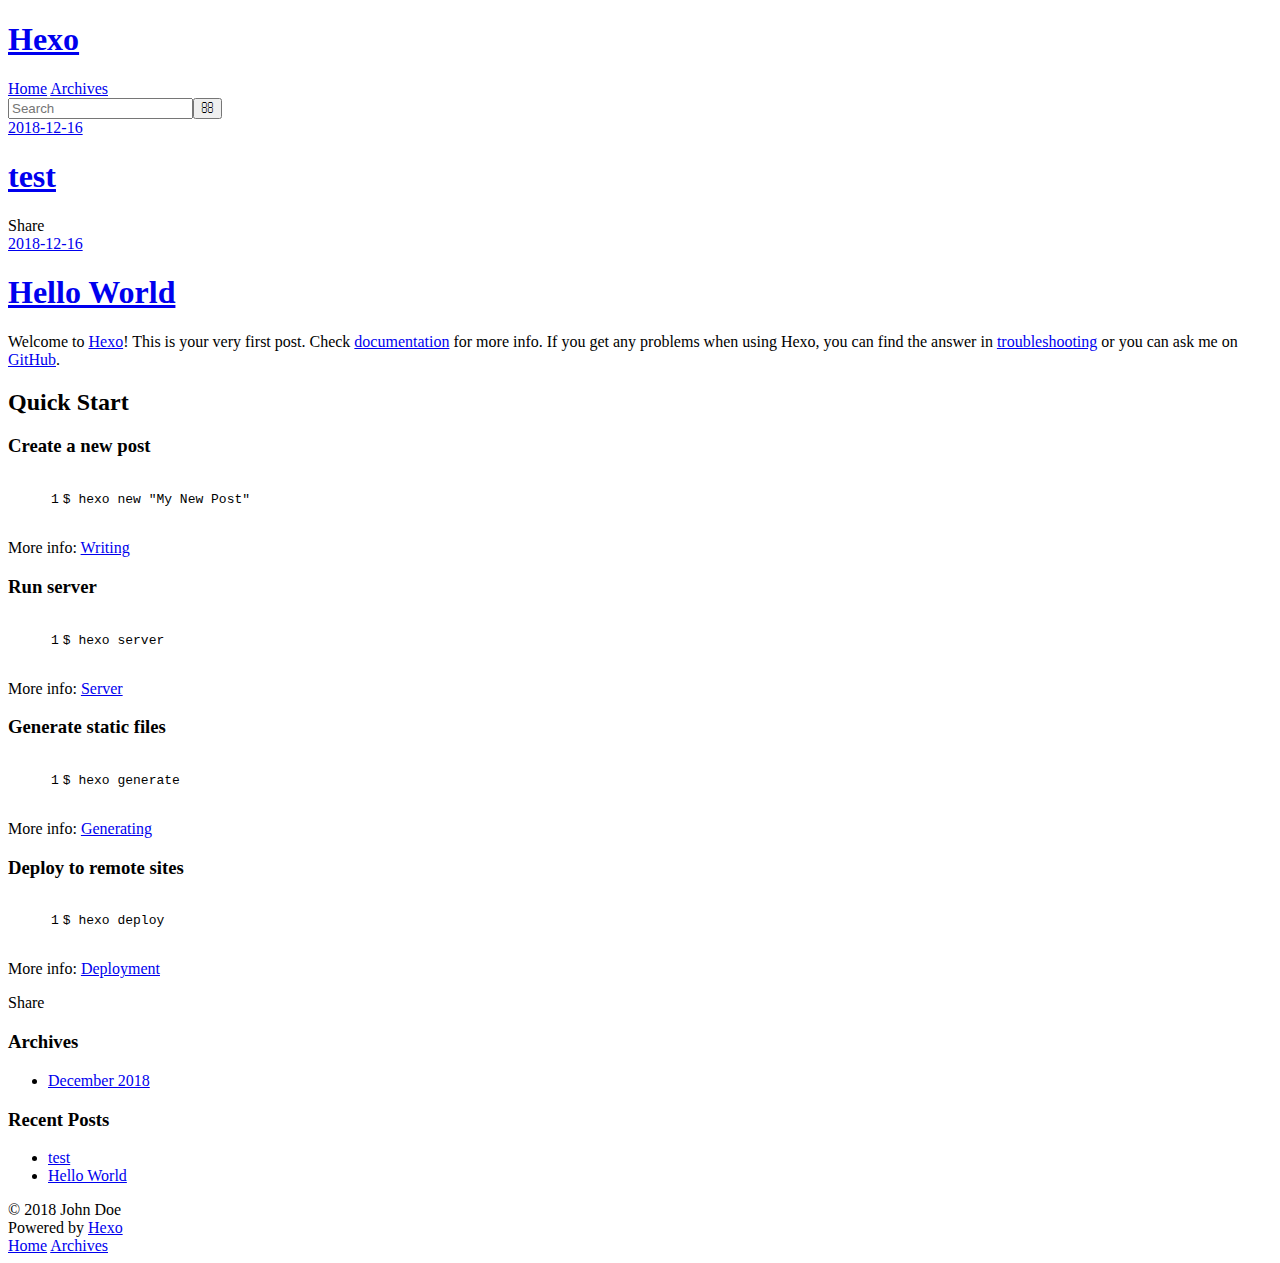
==== index.html @ 2fae4ae0 "Site updated: 2018-12-16 22:32:15" ====
<!DOCTYPE html>
<html>
<head><meta name="generator" content="Hexo 3.8.0">
  <meta charset="utf-8">
  

  
  <title>Hexo</title>
  <meta name="viewport" content="width=device-width, initial-scale=1, maximum-scale=1">
  <meta property="og:type" content="website">
<meta property="og:title" content="Hexo">
<meta property="og:url" content="http://yoursite.com/index.html">
<meta property="og:site_name" content="Hexo">
<meta property="og:locale" content="default">
<meta name="twitter:card" content="summary">
<meta name="twitter:title" content="Hexo">
  
    <link rel="alternate" href="/atom.xml" title="Hexo" type="application/atom+xml">
  
  
    <link rel="icon" href="/favicon.png">
  
  
    <link href="//fonts.googleapis.com/css?family=Source+Code+Pro" rel="stylesheet" type="text/css">
  
  <link rel="stylesheet" href="/css/style.css">
</head>
</html>
<body>
  <div id="container">
    <div id="wrap">
      <header id="header">
  <div id="banner"></div>
  <div id="header-outer" class="outer">
    <div id="header-title" class="inner">
      <h1 id="logo-wrap">
        <a href="/" id="logo">Hexo</a>
      </h1>
      
    </div>
    <div id="header-inner" class="inner">
      <nav id="main-nav">
        <a id="main-nav-toggle" class="nav-icon"></a>
        
          <a class="main-nav-link" href="/">Home</a>
        
          <a class="main-nav-link" href="/archives">Archives</a>
        
      </nav>
      <nav id="sub-nav">
        
          <a id="nav-rss-link" class="nav-icon" href="/atom.xml" title="RSS Feed"></a>
        
        <a id="nav-search-btn" class="nav-icon" title="Search"></a>
      </nav>
      <div id="search-form-wrap">
        <form action="//google.com/search" method="get" accept-charset="UTF-8" class="search-form"><input type="search" name="q" class="search-form-input" placeholder="Search"><button type="submit" class="search-form-submit">&#xF002;</button><input type="hidden" name="sitesearch" value="http://yoursite.com"></form>
      </div>
    </div>
  </div>
</header>
      <div class="outer">
        <section id="main">
  
    <article id="post-test" class="article article-type-post" itemscope="" itemprop="blogPost">
  <div class="article-meta">
    <a href="/2018/12/16/test/" class="article-date">
  <time datetime="2018-12-16T14:25:32.000Z" itemprop="datePublished">2018-12-16</time>
</a>
    
  </div>
  <div class="article-inner">
    
    
      <header class="article-header">
        
  
    <h1 itemprop="name">
      <a class="article-title" href="/2018/12/16/test/">test</a>
    </h1>
  

      </header>
    
    <div class="article-entry" itemprop="articleBody">
      
        
      
    </div>
    <footer class="article-footer">
      <a data-url="http://yoursite.com/2018/12/16/test/" data-id="cjpqzojpf0001xlg4wtm8ubg9" class="article-share-link">Share</a>
      
      
    </footer>
  </div>
  
</article>


  
    <article id="post-hello-world" class="article article-type-post" itemscope="" itemprop="blogPost">
  <div class="article-meta">
    <a href="/2018/12/16/hello-world/" class="article-date">
  <time datetime="2018-12-16T13:49:07.491Z" itemprop="datePublished">2018-12-16</time>
</a>
    
  </div>
  <div class="article-inner">
    
    
      <header class="article-header">
        
  
    <h1 itemprop="name">
      <a class="article-title" href="/2018/12/16/hello-world/">Hello World</a>
    </h1>
  

      </header>
    
    <div class="article-entry" itemprop="articleBody">
      
        <p>Welcome to <a href="https://hexo.io/" target="_blank" rel="noopener">Hexo</a>! This is your very first post. Check <a href="https://hexo.io/docs/" target="_blank" rel="noopener">documentation</a> for more info. If you get any problems when using Hexo, you can find the answer in <a href="https://hexo.io/docs/troubleshooting.html" target="_blank" rel="noopener">troubleshooting</a> or you can ask me on <a href="https://github.com/hexojs/hexo/issues" target="_blank" rel="noopener">GitHub</a>.</p>
<h2 id="Quick-Start"><a href="#Quick-Start" class="headerlink" title="Quick Start"></a>Quick Start</h2><h3 id="Create-a-new-post"><a href="#Create-a-new-post" class="headerlink" title="Create a new post"></a>Create a new post</h3><figure class="highlight bash"><table><tr><td class="gutter"><pre><span class="line">1</span><br></pre></td><td class="code"><pre><span class="line">$ hexo new <span class="string">"My New Post"</span></span><br></pre></td></tr></table></figure>
<p>More info: <a href="https://hexo.io/docs/writing.html" target="_blank" rel="noopener">Writing</a></p>
<h3 id="Run-server"><a href="#Run-server" class="headerlink" title="Run server"></a>Run server</h3><figure class="highlight bash"><table><tr><td class="gutter"><pre><span class="line">1</span><br></pre></td><td class="code"><pre><span class="line">$ hexo server</span><br></pre></td></tr></table></figure>
<p>More info: <a href="https://hexo.io/docs/server.html" target="_blank" rel="noopener">Server</a></p>
<h3 id="Generate-static-files"><a href="#Generate-static-files" class="headerlink" title="Generate static files"></a>Generate static files</h3><figure class="highlight bash"><table><tr><td class="gutter"><pre><span class="line">1</span><br></pre></td><td class="code"><pre><span class="line">$ hexo generate</span><br></pre></td></tr></table></figure>
<p>More info: <a href="https://hexo.io/docs/generating.html" target="_blank" rel="noopener">Generating</a></p>
<h3 id="Deploy-to-remote-sites"><a href="#Deploy-to-remote-sites" class="headerlink" title="Deploy to remote sites"></a>Deploy to remote sites</h3><figure class="highlight bash"><table><tr><td class="gutter"><pre><span class="line">1</span><br></pre></td><td class="code"><pre><span class="line">$ hexo deploy</span><br></pre></td></tr></table></figure>
<p>More info: <a href="https://hexo.io/docs/deployment.html" target="_blank" rel="noopener">Deployment</a></p>

      
    </div>
    <footer class="article-footer">
      <a data-url="http://yoursite.com/2018/12/16/hello-world/" data-id="cjpqzojp80000xlg4hrlqbwzj" class="article-share-link">Share</a>
      
      
    </footer>
  </div>
  
</article>


  


</section>
        
          <aside id="sidebar">
  
    

  
    

  
    
  
    
  <div class="widget-wrap">
    <h3 class="widget-title">Archives</h3>
    <div class="widget">
      <ul class="archive-list"><li class="archive-list-item"><a class="archive-list-link" href="/archives/2018/12/">December 2018</a></li></ul>
    </div>
  </div>


  
    
  <div class="widget-wrap">
    <h3 class="widget-title">Recent Posts</h3>
    <div class="widget">
      <ul>
        
          <li>
            <a href="/2018/12/16/test/">test</a>
          </li>
        
          <li>
            <a href="/2018/12/16/hello-world/">Hello World</a>
          </li>
        
      </ul>
    </div>
  </div>

  
</aside>
        
      </div>
      <footer id="footer">
  
  <div class="outer">
    <div id="footer-info" class="inner">
      &copy; 2018 John Doe<br>
      Powered by <a href="http://hexo.io/" target="_blank">Hexo</a>
    </div>
  </div>
</footer>
    </div>
    <nav id="mobile-nav">
  
    <a href="/" class="mobile-nav-link">Home</a>
  
    <a href="/archives" class="mobile-nav-link">Archives</a>
  
</nav>
    

<script src="//ajax.googleapis.com/ajax/libs/jquery/2.0.3/jquery.min.js"></script>


  <link rel="stylesheet" href="/fancybox/jquery.fancybox.css">
  <script src="/fancybox/jquery.fancybox.pack.js"></script>


<script src="/js/script.js"></script>



  </div>
</body>
</html>
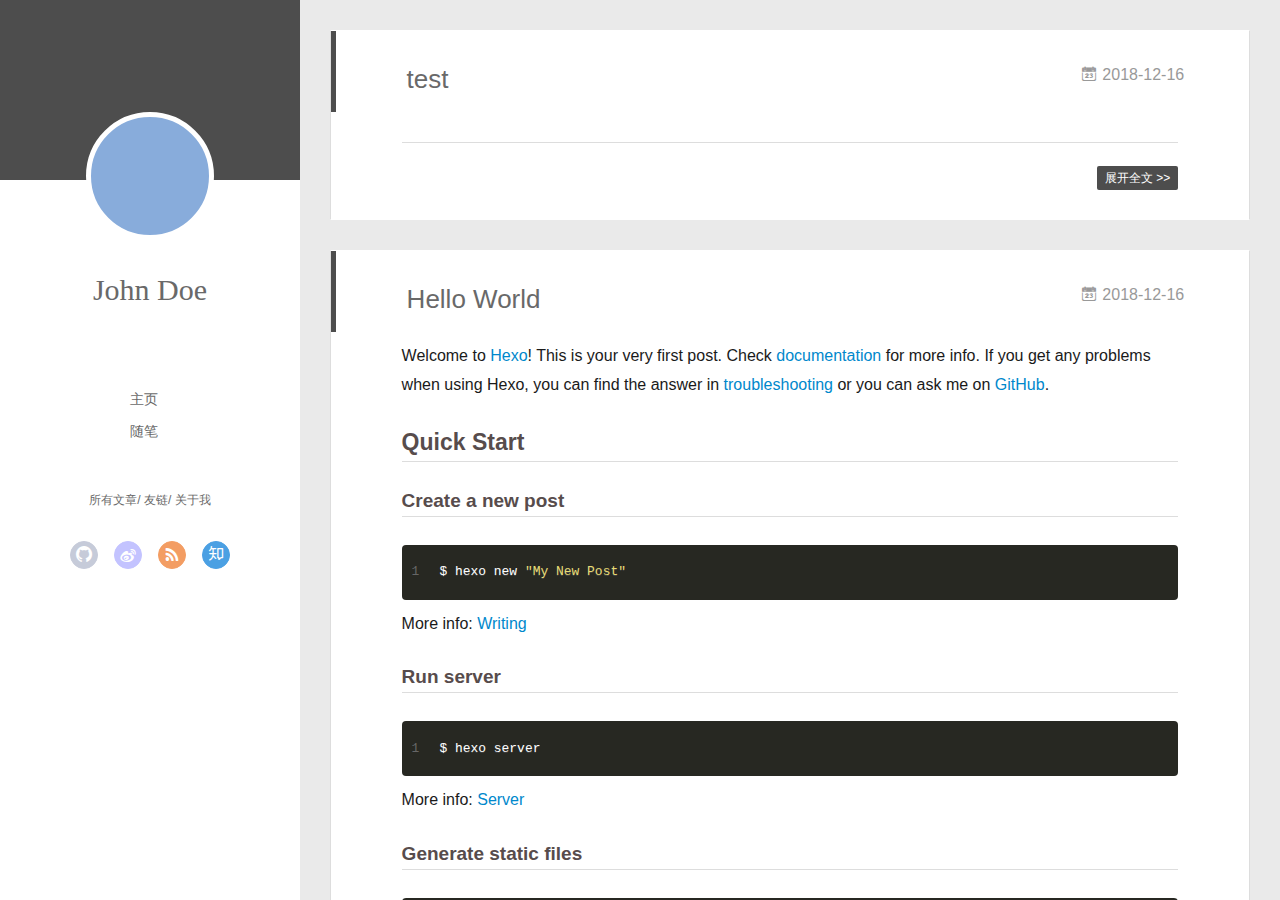
==== commit 2d7871fb: "Site updated: 2018-12-16 22:55:21" ====
--- a/index.html
+++ b/index.html
@@ -3,8 +3,9 @@
 <head><meta name="generator" content="Hexo 3.8.0">
   <meta charset="utf-8">
   
-
-  
+  <meta name="renderer" content="webkit">
+  <meta http-equiv="X-UA-Compatible" content="IE=edge">
+  <link rel="dns-prefetch" href="http://yoursite.com">
   <title>Hexo</title>
   <meta name="viewport" content="width=device-width, initial-scale=1, maximum-scale=1">
   <meta property="og:type" content="website">
@@ -15,62 +16,144 @@
 <meta name="twitter:card" content="summary">
 <meta name="twitter:title" content="Hexo">
   
-    <link rel="alternate" href="/atom.xml" title="Hexo" type="application/atom+xml">
+    <link rel="alternative" href="/atom.xml" title="Hexo" type="application/atom+xml">
   
   
     <link rel="icon" href="/favicon.png">
   
-  
-    <link href="//fonts.googleapis.com/css?family=Source+Code+Pro" rel="stylesheet" type="text/css">
-  
-  <link rel="stylesheet" href="/css/style.css">
+  <link rel="stylesheet" type="text/css" href="/./main.0cf68a.css">
+  <style type="text/css">
+  
+    #container.show {
+      background: linear-gradient(200deg,#a0cfe4,#e8c37e);
+    }
+  </style>
+  
+
+  
+
 </head>
 </html>
 <body>
-  <div id="container">
-    <div id="wrap">
-      <header id="header">
-  <div id="banner"></div>
-  <div id="header-outer" class="outer">
-    <div id="header-title" class="inner">
-      <h1 id="logo-wrap">
-        <a href="/" id="logo">Hexo</a>
-      </h1>
-      
-    </div>
-    <div id="header-inner" class="inner">
-      <nav id="main-nav">
-        <a id="main-nav-toggle" class="nav-icon"></a>
-        
-          <a class="main-nav-link" href="/">Home</a>
-        
-          <a class="main-nav-link" href="/archives">Archives</a>
-        
-      </nav>
-      <nav id="sub-nav">
-        
-          <a id="nav-rss-link" class="nav-icon" href="/atom.xml" title="RSS Feed"></a>
-        
-        <a id="nav-search-btn" class="nav-icon" title="Search"></a>
-      </nav>
-      <div id="search-form-wrap">
-        <form action="//google.com/search" method="get" accept-charset="UTF-8" class="search-form"><input type="search" name="q" class="search-form-input" placeholder="Search"><button type="submit" class="search-form-submit">&#xF002;</button><input type="hidden" name="sitesearch" value="http://yoursite.com"></form>
-      </div>
-    </div>
-  </div>
-</header>
-      <div class="outer">
-        <section id="main">
-  
-    <article id="post-test" class="article article-type-post" itemscope="" itemprop="blogPost">
-  <div class="article-meta">
-    <a href="/2018/12/16/test/" class="article-date">
-  <time datetime="2018-12-16T14:25:32.000Z" itemprop="datePublished">2018-12-16</time>
-</a>
-    
-  </div>
+  <div id="container" q-class="show:isCtnShow">
+    <canvas id="anm-canvas" class="anm-canvas"></canvas>
+    <div class="left-col" q-class="show:isShow">
+      
+<div class="overlay" style="background: #4d4d4d"></div>
+<div class="intrude-less">
+	<header id="header" class="inner">
+		<a href="/" class="profilepic">
+			<img src="" class="js-avatar">
+		</a>
+		<hgroup>
+		  <h1 class="header-author"><a href="/">John Doe</a></h1>
+		</hgroup>
+		
+
+		<nav class="header-menu">
+			<ul>
+			
+				<li><a href="/">主页</a></li>
+	        
+				<li><a href="/tags/随笔/">随笔</a></li>
+	        
+			</ul>
+		</nav>
+		<nav class="header-smart-menu">
+    		
+    			
+    			<a q-on="click: openSlider(e, 'innerArchive')" href="javascript:void(0)">所有文章</a>
+    			
+            
+    			
+    			<a q-on="click: openSlider(e, 'friends')" href="javascript:void(0)">友链</a>
+    			
+            
+    			
+    			<a q-on="click: openSlider(e, 'aboutme')" href="javascript:void(0)">关于我</a>
+    			
+            
+		</nav>
+		<nav class="header-nav">
+			<div class="social">
+				
+					<a class="github" target="_blank" href="#" title="github"><i class="icon-github"></i></a>
+		        
+					<a class="weibo" target="_blank" href="#" title="weibo"><i class="icon-weibo"></i></a>
+		        
+					<a class="rss" target="_blank" href="#" title="rss"><i class="icon-rss"></i></a>
+		        
+					<a class="zhihu" target="_blank" href="#" title="zhihu"><i class="icon-zhihu"></i></a>
+		        
+			</div>
+		</nav>
+	</header>		
+</div>
+
+    </div>
+    <div class="mid-col" q-class="show:isShow,hide:isShow|isFalse">
+      
+<nav id="mobile-nav">
+  	<div class="overlay js-overlay" style="background: #4d4d4d"></div>
+	<div class="btnctn js-mobile-btnctn">
+  		<div class="slider-trigger list" q-on="click: openSlider(e)"><i class="icon icon-sort"></i></div>
+	</div>
+	<div class="intrude-less">
+		<header id="header" class="inner">
+			<div class="profilepic">
+				<img src="" class="js-avatar">
+			</div>
+			<hgroup>
+			  <h1 class="header-author js-header-author">John Doe</h1>
+			</hgroup>
+			
+			
+			
+				
+			
+				
+			
+			
+			
+			<nav class="header-nav">
+				<div class="social">
+					
+						<a class="github" target="_blank" href="#" title="github"><i class="icon-github"></i></a>
+			        
+						<a class="weibo" target="_blank" href="#" title="weibo"><i class="icon-weibo"></i></a>
+			        
+						<a class="rss" target="_blank" href="#" title="rss"><i class="icon-rss"></i></a>
+			        
+						<a class="zhihu" target="_blank" href="#" title="zhihu"><i class="icon-zhihu"></i></a>
+			        
+				</div>
+			</nav>
+
+			<nav class="header-menu js-header-menu">
+				<ul style="width: 50%">
+				
+				
+					<li style="width: 50%"><a href="/">主页</a></li>
+		        
+					<li style="width: 50%"><a href="/tags/随笔/">随笔</a></li>
+		        
+				</ul>
+			</nav>
+		</header>				
+	</div>
+	<div class="mobile-mask" style="display:none" q-show="isShow"></div>
+</nav>
+
+      <div id="wrapper" class="body-wrap">
+        <div class="menu-l">
+          <div class="canvas-wrap">
+            <canvas data-colors="#eaeaea" data-sectionHeight="100" data-contentId="js-content" id="myCanvas1" class="anm-canvas"></canvas>
+          </div>
+          <div id="js-content" class="content-ll">
+            
+  
+    <article id="post-test" class="article article-type-post  article-index" itemscope="" itemprop="blogPost">
   <div class="article-inner">
-    
     
       <header class="article-header">
         
@@ -80,33 +163,59 @@
     </h1>
   
 
+        
+        <a href="/2018/12/16/test/" class="archive-article-date">
+  	<time datetime="2018-12-16T14:25:32.000Z" itemprop="datePublished"><i class="icon-calendar icon"></i>2018-12-16</time>
+</a>
+        
       </header>
     
     <div class="article-entry" itemprop="articleBody">
       
         
       
-    </div>
-    <footer class="article-footer">
-      <a data-url="http://yoursite.com/2018/12/16/test/" data-id="cjpqzojpf0001xlg4wtm8ubg9" class="article-share-link">Share</a>
-      
-      
-    </footer>
+
+      
+    </div>
+    <div class="article-info article-info-index">
+      
+      
+      
+
+      
+        <p class="article-more-link">
+          <a class="article-more-a" href="/2018/12/16/test/">展开全文 >></a>
+        </p>
+      
+
+      
+      <div class="clearfix"></div>
+    </div>
   </div>
-  
 </article>
 
-
-  
-    <article id="post-hello-world" class="article article-type-post" itemscope="" itemprop="blogPost">
-  <div class="article-meta">
-    <a href="/2018/12/16/hello-world/" class="article-date">
-  <time datetime="2018-12-16T13:49:07.491Z" itemprop="datePublished">2018-12-16</time>
-</a>
-    
-  </div>
+<aside class="wrap-side-operation">
+    <div class="mod-side-operation">
+        
+        <div class="jump-container" id="js-jump-container" style="display:none;">
+            <a href="javascript:void(0)" class="mod-side-operation__jump-to-top">
+                <i class="icon-font icon-back"></i>
+            </a>
+            <div id="js-jump-plan-container" class="jump-plan-container" style="top: -11px;">
+                <i class="icon-font icon-plane jump-plane"></i>
+            </div>
+        </div>
+        
+        
+    </div>
+</aside>
+
+
+
+
+  
+    <article id="post-hello-world" class="article article-type-post  article-index" itemscope="" itemprop="blogPost">
   <div class="article-inner">
-    
     
       <header class="article-header">
         
@@ -116,6 +225,11 @@
     </h1>
   
 
+        
+        <a href="/2018/12/16/hello-world/" class="archive-article-date">
+  	<time datetime="2018-12-16T13:49:07.491Z" itemprop="datePublished"><i class="icon-calendar icon"></i>2018-12-16</time>
+</a>
+        
       </header>
     
     <div class="article-entry" itemprop="articleBody">
@@ -131,94 +245,292 @@
 <p>More info: <a href="https://hexo.io/docs/deployment.html" target="_blank" rel="noopener">Deployment</a></p>
 
       
-    </div>
-    <footer class="article-footer">
-      <a data-url="http://yoursite.com/2018/12/16/hello-world/" data-id="cjpqzojp80000xlg4hrlqbwzj" class="article-share-link">Share</a>
-      
-      
-    </footer>
+
+      
+    </div>
+    <div class="article-info article-info-index">
+      
+      
+      
+
+      
+        <p class="article-more-link">
+          <a class="article-more-a" href="/2018/12/16/hello-world/">展开全文 >></a>
+        </p>
+      
+
+      
+      <div class="clearfix"></div>
+    </div>
   </div>
-  
 </article>
 
-
-  
-
-
-</section>
-        
-          <aside id="sidebar">
-  
-    
-
-  
-    
-
-  
-    
-  
-    
-  <div class="widget-wrap">
-    <h3 class="widget-title">Archives</h3>
-    <div class="widget">
-      <ul class="archive-list"><li class="archive-list-item"><a class="archive-list-link" href="/archives/2018/12/">December 2018</a></li></ul>
-    </div>
-  </div>
-
-
-  
-    
-  <div class="widget-wrap">
-    <h3 class="widget-title">Recent Posts</h3>
-    <div class="widget">
-      <ul>
-        
-          <li>
-            <a href="/2018/12/16/test/">test</a>
-          </li>
-        
-          <li>
-            <a href="/2018/12/16/hello-world/">Hello World</a>
-          </li>
-        
-      </ul>
-    </div>
-  </div>
-
-  
+<aside class="wrap-side-operation">
+    <div class="mod-side-operation">
+        
+        <div class="jump-container" id="js-jump-container" style="display:none;">
+            <a href="javascript:void(0)" class="mod-side-operation__jump-to-top">
+                <i class="icon-font icon-back"></i>
+            </a>
+            <div id="js-jump-plan-container" class="jump-plan-container" style="top: -11px;">
+                <i class="icon-font icon-plane jump-plane"></i>
+            </div>
+        </div>
+        
+        
+    </div>
 </aside>
-        
+
+
+
+
+  
+  
+
+
+          </div>
+        </div>
       </div>
       <footer id="footer">
-  
   <div class="outer">
-    <div id="footer-info" class="inner">
-      &copy; 2018 John Doe<br>
-      Powered by <a href="http://hexo.io/" target="_blank">Hexo</a>
+    <div id="footer-info">
+    	<div class="footer-left">
+    		&copy; 2018 John Doe
+    	</div>
+      	<div class="footer-right">
+      		<a href="http://hexo.io/" target="_blank">Hexo</a>  Theme <a href="https://github.com/litten/hexo-theme-yilia" target="_blank">Yilia</a> by Litten
+      	</div>
     </div>
   </div>
 </footer>
     </div>
-    <nav id="mobile-nav">
-  
-    <a href="/" class="mobile-nav-link">Home</a>
-  
-    <a href="/archives" class="mobile-nav-link">Archives</a>
-  
-</nav>
-    
-
-<script src="//ajax.googleapis.com/ajax/libs/jquery/2.0.3/jquery.min.js"></script>
-
-
-  <link rel="stylesheet" href="/fancybox/jquery.fancybox.css">
-  <script src="/fancybox/jquery.fancybox.pack.js"></script>
-
-
-<script src="/js/script.js"></script>
-
-
-
+    <script>
+	var yiliaConfig = {
+		mathjax: false,
+		isHome: true,
+		isPost: false,
+		isArchive: false,
+		isTag: false,
+		isCategory: false,
+		open_in_new: false,
+		toc_hide_index: true,
+		root: "/",
+		innerArchive: true,
+		showTags: false
+	}
+</script>
+
+<script>!function(t){function n(e){if(r[e])return r[e].exports;var i=r[e]={exports:{},id:e,loaded:!1};return t[e].call(i.exports,i,i.exports,n),i.loaded=!0,i.exports}var r={};n.m=t,n.c=r,n.p="./",n(0)}([function(t,n,r){r(195),t.exports=r(191)},function(t,n,r){var e=r(3),i=r(52),o=r(27),u=r(28),c=r(53),f="prototype",a=function(t,n,r){var s,l,h,v,p=t&a.F,d=t&a.G,y=t&a.S,g=t&a.P,b=t&a.B,m=d?e:y?e[n]||(e[n]={}):(e[n]||{})[f],x=d?i:i[n]||(i[n]={}),w=x[f]||(x[f]={});d&&(r=n);for(s in r)l=!p&&m&&void 0!==m[s],h=(l?m:r)[s],v=b&&l?c(h,e):g&&"function"==typeof h?c(Function.call,h):h,m&&u(m,s,h,t&a.U),x[s]!=h&&o(x,s,v),g&&w[s]!=h&&(w[s]=h)};e.core=i,a.F=1,a.G=2,a.S=4,a.P=8,a.B=16,a.W=32,a.U=64,a.R=128,t.exports=a},function(t,n,r){var e=r(6);t.exports=function(t){if(!e(t))throw TypeError(t+" is not an object!");return t}},function(t,n){var r=t.exports="undefined"!=typeof window&&window.Math==Math?window:"undefined"!=typeof self&&self.Math==Math?self:Function("return this")();"number"==typeof __g&&(__g=r)},function(t,n){t.exports=function(t){try{return!!t()}catch(t){return!0}}},function(t,n){var r=t.exports="undefined"!=typeof window&&window.Math==Math?window:"undefined"!=typeof self&&self.Math==Math?self:Function("return this")();"number"==typeof __g&&(__g=r)},function(t,n){t.exports=function(t){return"object"==typeof t?null!==t:"function"==typeof t}},function(t,n,r){var e=r(126)("wks"),i=r(76),o=r(3).Symbol,u="function"==typeof o;(t.exports=function(t){return e[t]||(e[t]=u&&o[t]||(u?o:i)("Symbol."+t))}).store=e},function(t,n){var r={}.hasOwnProperty;t.exports=function(t,n){return r.call(t,n)}},function(t,n,r){var e=r(94),i=r(33);t.exports=function(t){return e(i(t))}},function(t,n,r){t.exports=!r(4)(function(){return 7!=Object.defineProperty({},"a",{get:function(){return 7}}).a})},function(t,n,r){var e=r(2),i=r(167),o=r(50),u=Object.defineProperty;n.f=r(10)?Object.defineProperty:function(t,n,r){if(e(t),n=o(n,!0),e(r),i)try{return u(t,n,r)}catch(t){}if("get"in r||"set"in r)throw TypeError("Accessors not supported!");return"value"in r&&(t[n]=r.value),t}},function(t,n,r){t.exports=!r(18)(function(){return 7!=Object.defineProperty({},"a",{get:function(){return 7}}).a})},function(t,n,r){var e=r(14),i=r(22);t.exports=r(12)?function(t,n,r){return e.f(t,n,i(1,r))}:function(t,n,r){return t[n]=r,t}},function(t,n,r){var e=r(20),i=r(58),o=r(42),u=Object.defineProperty;n.f=r(12)?Object.defineProperty:function(t,n,r){if(e(t),n=o(n,!0),e(r),i)try{return u(t,n,r)}catch(t){}if("get"in r||"set"in r)throw TypeError("Accessors not supported!");return"value"in r&&(t[n]=r.value),t}},function(t,n,r){var e=r(40)("wks"),i=r(23),o=r(5).Symbol,u="function"==typeof o;(t.exports=function(t){return e[t]||(e[t]=u&&o[t]||(u?o:i)("Symbol."+t))}).store=e},function(t,n,r){var e=r(67),i=Math.min;t.exports=function(t){return t>0?i(e(t),9007199254740991):0}},function(t,n,r){var e=r(46);t.exports=function(t){return Object(e(t))}},function(t,n){t.exports=function(t){try{return!!t()}catch(t){return!0}}},function(t,n,r){var e=r(63),i=r(34);t.exports=Object.keys||function(t){return e(t,i)}},function(t,n,r){var e=r(21);t.exports=function(t){if(!e(t))throw TypeError(t+" is not an object!");return t}},function(t,n){t.exports=function(t){return"object"==typeof t?null!==t:"function"==typeof t}},function(t,n){t.exports=function(t,n){return{enumerable:!(1&t),configurable:!(2&t),writable:!(4&t),value:n}}},function(t,n){var r=0,e=Math.random();t.exports=function(t){return"Symbol(".concat(void 0===t?"":t,")_",(++r+e).toString(36))}},function(t,n){var r={}.hasOwnProperty;t.exports=function(t,n){return r.call(t,n)}},function(t,n){var r=t.exports={version:"2.4.0"};"number"==typeof __e&&(__e=r)},function(t,n){t.exports=function(t){if("function"!=typeof t)throw TypeError(t+" is not a function!");return t}},function(t,n,r){var e=r(11),i=r(66);t.exports=r(10)?function(t,n,r){return e.f(t,n,i(1,r))}:function(t,n,r){return t[n]=r,t}},function(t,n,r){var e=r(3),i=r(27),o=r(24),u=r(76)("src"),c="toString",f=Function[c],a=(""+f).split(c);r(52).inspectSource=function(t){return f.call(t)},(t.exports=function(t,n,r,c){var f="function"==typeof r;f&&(o(r,"name")||i(r,"name",n)),t[n]!==r&&(f&&(o(r,u)||i(r,u,t[n]?""+t[n]:a.join(String(n)))),t===e?t[n]=r:c?t[n]?t[n]=r:i(t,n,r):(delete t[n],i(t,n,r)))})(Function.prototype,c,function(){return"function"==typeof this&&this[u]||f.call(this)})},function(t,n,r){var e=r(1),i=r(4),o=r(46),u=function(t,n,r,e){var i=String(o(t)),u="<"+n;return""!==r&&(u+=" "+r+'="'+String(e).replace(/"/g,"&quot;")+'"'),u+">"+i+"</"+n+">"};t.exports=function(t,n){var r={};r[t]=n(u),e(e.P+e.F*i(function(){var n=""[t]('"');return n!==n.toLowerCase()||n.split('"').length>3}),"String",r)}},function(t,n,r){var e=r(115),i=r(46);t.exports=function(t){return e(i(t))}},function(t,n,r){var e=r(116),i=r(66),o=r(30),u=r(50),c=r(24),f=r(167),a=Object.getOwnPropertyDescriptor;n.f=r(10)?a:function(t,n){if(t=o(t),n=u(n,!0),f)try{return a(t,n)}catch(t){}if(c(t,n))return i(!e.f.call(t,n),t[n])}},function(t,n,r){var e=r(24),i=r(17),o=r(145)("IE_PROTO"),u=Object.prototype;t.exports=Object.getPrototypeOf||function(t){return t=i(t),e(t,o)?t[o]:"function"==typeof t.constructor&&t instanceof t.constructor?t.constructor.prototype:t instanceof Object?u:null}},function(t,n){t.exports=function(t){if(void 0==t)throw TypeError("Can't call method on  "+t);return t}},function(t,n){t.exports="constructor,hasOwnProperty,isPrototypeOf,propertyIsEnumerable,toLocaleString,toString,valueOf".split(",")},function(t,n){t.exports={}},function(t,n){t.exports=!0},function(t,n){n.f={}.propertyIsEnumerable},function(t,n,r){var e=r(14).f,i=r(8),o=r(15)("toStringTag");t.exports=function(t,n,r){t&&!i(t=r?t:t.prototype,o)&&e(t,o,{configurable:!0,value:n})}},function(t,n,r){var e=r(40)("keys"),i=r(23);t.exports=function(t){return e[t]||(e[t]=i(t))}},function(t,n,r){var e=r(5),i="__core-js_shared__",o=e[i]||(e[i]={});t.exports=function(t){return o[t]||(o[t]={})}},function(t,n){var r=Math.ceil,e=Math.floor;t.exports=function(t){return isNaN(t=+t)?0:(t>0?e:r)(t)}},function(t,n,r){var e=r(21);t.exports=function(t,n){if(!e(t))return t;var r,i;if(n&&"function"==typeof(r=t.toString)&&!e(i=r.call(t)))return i;if("function"==typeof(r=t.valueOf)&&!e(i=r.call(t)))return i;if(!n&&"function"==typeof(r=t.toString)&&!e(i=r.call(t)))return i;throw TypeError("Can't convert object to primitive value")}},function(t,n,r){var e=r(5),i=r(25),o=r(36),u=r(44),c=r(14).f;t.exports=function(t){var n=i.Symbol||(i.Symbol=o?{}:e.Symbol||{});"_"==t.charAt(0)||t in n||c(n,t,{value:u.f(t)})}},function(t,n,r){n.f=r(15)},function(t,n){var r={}.toString;t.exports=function(t){return r.call(t).slice(8,-1)}},function(t,n){t.exports=function(t){if(void 0==t)throw TypeError("Can't call method on  "+t);return t}},function(t,n,r){var e=r(4);t.exports=function(t,n){return!!t&&e(function(){n?t.call(null,function(){},1):t.call(null)})}},function(t,n,r){var e=r(53),i=r(115),o=r(17),u=r(16),c=r(203);t.exports=function(t,n){var r=1==t,f=2==t,a=3==t,s=4==t,l=6==t,h=5==t||l,v=n||c;return function(n,c,p){for(var d,y,g=o(n),b=i(g),m=e(c,p,3),x=u(b.length),w=0,S=r?v(n,x):f?v(n,0):void 0;x>w;w++)if((h||w in b)&&(d=b[w],y=m(d,w,g),t))if(r)S[w]=y;else if(y)switch(t){case 3:return!0;case 5:return d;case 6:return w;case 2:S.push(d)}else if(s)return!1;return l?-1:a||s?s:S}}},function(t,n,r){var e=r(1),i=r(52),o=r(4);t.exports=function(t,n){var r=(i.Object||{})[t]||Object[t],u={};u[t]=n(r),e(e.S+e.F*o(function(){r(1)}),"Object",u)}},function(t,n,r){var e=r(6);t.exports=function(t,n){if(!e(t))return t;var r,i;if(n&&"function"==typeof(r=t.toString)&&!e(i=r.call(t)))return i;if("function"==typeof(r=t.valueOf)&&!e(i=r.call(t)))return i;if(!n&&"function"==typeof(r=t.toString)&&!e(i=r.call(t)))return i;throw TypeError("Can't convert object to primitive value")}},function(t,n,r){var e=r(5),i=r(25),o=r(91),u=r(13),c="prototype",f=function(t,n,r){var a,s,l,h=t&f.F,v=t&f.G,p=t&f.S,d=t&f.P,y=t&f.B,g=t&f.W,b=v?i:i[n]||(i[n]={}),m=b[c],x=v?e:p?e[n]:(e[n]||{})[c];v&&(r=n);for(a in r)(s=!h&&x&&void 0!==x[a])&&a in b||(l=s?x[a]:r[a],b[a]=v&&"function"!=typeof x[a]?r[a]:y&&s?o(l,e):g&&x[a]==l?function(t){var n=function(n,r,e){if(this instanceof t){switch(arguments.length){case 0:return new t;case 1:return new t(n);case 2:return new t(n,r)}return new t(n,r,e)}return t.apply(this,arguments)};return n[c]=t[c],n}(l):d&&"function"==typeof l?o(Function.call,l):l,d&&((b.virtual||(b.virtual={}))[a]=l,t&f.R&&m&&!m[a]&&u(m,a,l)))};f.F=1,f.G=2,f.S=4,f.P=8,f.B=16,f.W=32,f.U=64,f.R=128,t.exports=f},function(t,n){var r=t.exports={version:"2.4.0"};"number"==typeof __e&&(__e=r)},function(t,n,r){var e=r(26);t.exports=function(t,n,r){if(e(t),void 0===n)return t;switch(r){case 1:return function(r){return t.call(n,r)};case 2:return function(r,e){return t.call(n,r,e)};case 3:return function(r,e,i){return t.call(n,r,e,i)}}return function(){return t.apply(n,arguments)}}},function(t,n,r){var e=r(183),i=r(1),o=r(126)("metadata"),u=o.store||(o.store=new(r(186))),c=function(t,n,r){var i=u.get(t);if(!i){if(!r)return;u.set(t,i=new e)}var o=i.get(n);if(!o){if(!r)return;i.set(n,o=new e)}return o},f=function(t,n,r){var e=c(n,r,!1);return void 0!==e&&e.has(t)},a=function(t,n,r){var e=c(n,r,!1);return void 0===e?void 0:e.get(t)},s=function(t,n,r,e){c(r,e,!0).set(t,n)},l=function(t,n){var r=c(t,n,!1),e=[];return r&&r.forEach(function(t,n){e.push(n)}),e},h=function(t){return void 0===t||"symbol"==typeof t?t:String(t)},v=function(t){i(i.S,"Reflect",t)};t.exports={store:u,map:c,has:f,get:a,set:s,keys:l,key:h,exp:v}},function(t,n,r){"use strict";if(r(10)){var e=r(69),i=r(3),o=r(4),u=r(1),c=r(127),f=r(152),a=r(53),s=r(68),l=r(66),h=r(27),v=r(73),p=r(67),d=r(16),y=r(75),g=r(50),b=r(24),m=r(180),x=r(114),w=r(6),S=r(17),_=r(137),O=r(70),E=r(32),P=r(71).f,j=r(154),F=r(76),M=r(7),A=r(48),N=r(117),T=r(146),I=r(155),k=r(80),L=r(123),R=r(74),C=r(130),D=r(160),U=r(11),W=r(31),G=U.f,B=W.f,V=i.RangeError,z=i.TypeError,q=i.Uint8Array,K="ArrayBuffer",J="Shared"+K,Y="BYTES_PER_ELEMENT",H="prototype",$=Array[H],X=f.ArrayBuffer,Q=f.DataView,Z=A(0),tt=A(2),nt=A(3),rt=A(4),et=A(5),it=A(6),ot=N(!0),ut=N(!1),ct=I.values,ft=I.keys,at=I.entries,st=$.lastIndexOf,lt=$.reduce,ht=$.reduceRight,vt=$.join,pt=$.sort,dt=$.slice,yt=$.toString,gt=$.toLocaleString,bt=M("iterator"),mt=M("toStringTag"),xt=F("typed_constructor"),wt=F("def_constructor"),St=c.CONSTR,_t=c.TYPED,Ot=c.VIEW,Et="Wrong length!",Pt=A(1,function(t,n){return Tt(T(t,t[wt]),n)}),jt=o(function(){return 1===new q(new Uint16Array([1]).buffer)[0]}),Ft=!!q&&!!q[H].set&&o(function(){new q(1).set({})}),Mt=function(t,n){if(void 0===t)throw z(Et);var r=+t,e=d(t);if(n&&!m(r,e))throw V(Et);return e},At=function(t,n){var r=p(t);if(r<0||r%n)throw V("Wrong offset!");return r},Nt=function(t){if(w(t)&&_t in t)return t;throw z(t+" is not a typed array!")},Tt=function(t,n){if(!(w(t)&&xt in t))throw z("It is not a typed array constructor!");return new t(n)},It=function(t,n){return kt(T(t,t[wt]),n)},kt=function(t,n){for(var r=0,e=n.length,i=Tt(t,e);e>r;)i[r]=n[r++];return i},Lt=function(t,n,r){G(t,n,{get:function(){return this._d[r]}})},Rt=function(t){var n,r,e,i,o,u,c=S(t),f=arguments.length,s=f>1?arguments[1]:void 0,l=void 0!==s,h=j(c);if(void 0!=h&&!_(h)){for(u=h.call(c),e=[],n=0;!(o=u.next()).done;n++)e.push(o.value);c=e}for(l&&f>2&&(s=a(s,arguments[2],2)),n=0,r=d(c.length),i=Tt(this,r);r>n;n++)i[n]=l?s(c[n],n):c[n];return i},Ct=function(){for(var t=0,n=arguments.length,r=Tt(this,n);n>t;)r[t]=arguments[t++];return r},Dt=!!q&&o(function(){gt.call(new q(1))}),Ut=function(){return gt.apply(Dt?dt.call(Nt(this)):Nt(this),arguments)},Wt={copyWithin:function(t,n){return D.call(Nt(this),t,n,arguments.length>2?arguments[2]:void 0)},every:function(t){return rt(Nt(this),t,arguments.length>1?arguments[1]:void 0)},fill:function(t){return C.apply(Nt(this),arguments)},filter:function(t){return It(this,tt(Nt(this),t,arguments.length>1?arguments[1]:void 0))},find:function(t){return et(Nt(this),t,arguments.length>1?arguments[1]:void 0)},findIndex:function(t){return it(Nt(this),t,arguments.length>1?arguments[1]:void 0)},forEach:function(t){Z(Nt(this),t,arguments.length>1?arguments[1]:void 0)},indexOf:function(t){return ut(Nt(this),t,arguments.length>1?arguments[1]:void 0)},includes:function(t){return ot(Nt(this),t,arguments.length>1?arguments[1]:void 0)},join:function(t){return vt.apply(Nt(this),arguments)},lastIndexOf:function(t){return st.apply(Nt(this),arguments)},map:function(t){return Pt(Nt(this),t,arguments.length>1?arguments[1]:void 0)},reduce:function(t){return lt.apply(Nt(this),arguments)},reduceRight:function(t){return ht.apply(Nt(this),arguments)},reverse:function(){for(var t,n=this,r=Nt(n).length,e=Math.floor(r/2),i=0;i<e;)t=n[i],n[i++]=n[--r],n[r]=t;return n},some:function(t){return nt(Nt(this),t,arguments.length>1?arguments[1]:void 0)},sort:function(t){return pt.call(Nt(this),t)},subarray:function(t,n){var r=Nt(this),e=r.length,i=y(t,e);return new(T(r,r[wt]))(r.buffer,r.byteOffset+i*r.BYTES_PER_ELEMENT,d((void 0===n?e:y(n,e))-i))}},Gt=function(t,n){return It(this,dt.call(Nt(this),t,n))},Bt=function(t){Nt(this);var n=At(arguments[1],1),r=this.length,e=S(t),i=d(e.length),o=0;if(i+n>r)throw V(Et);for(;o<i;)this[n+o]=e[o++]},Vt={entries:function(){return at.call(Nt(this))},keys:function(){return ft.call(Nt(this))},values:function(){return ct.call(Nt(this))}},zt=function(t,n){return w(t)&&t[_t]&&"symbol"!=typeof n&&n in t&&String(+n)==String(n)},qt=function(t,n){return zt(t,n=g(n,!0))?l(2,t[n]):B(t,n)},Kt=function(t,n,r){return!(zt(t,n=g(n,!0))&&w(r)&&b(r,"value"))||b(r,"get")||b(r,"set")||r.configurable||b(r,"writable")&&!r.writable||b(r,"enumerable")&&!r.enumerable?G(t,n,r):(t[n]=r.value,t)};St||(W.f=qt,U.f=Kt),u(u.S+u.F*!St,"Object",{getOwnPropertyDescriptor:qt,defineProperty:Kt}),o(function(){yt.call({})})&&(yt=gt=function(){return vt.call(this)});var Jt=v({},Wt);v(Jt,Vt),h(Jt,bt,Vt.values),v(Jt,{slice:Gt,set:Bt,constructor:function(){},toString:yt,toLocaleString:Ut}),Lt(Jt,"buffer","b"),Lt(Jt,"byteOffset","o"),Lt(Jt,"byteLength","l"),Lt(Jt,"length","e"),G(Jt,mt,{get:function(){return this[_t]}}),t.exports=function(t,n,r,f){f=!!f;var a=t+(f?"Clamped":"")+"Array",l="Uint8Array"!=a,v="get"+t,p="set"+t,y=i[a],g=y||{},b=y&&E(y),m=!y||!c.ABV,S={},_=y&&y[H],j=function(t,r){var e=t._d;return e.v[v](r*n+e.o,jt)},F=function(t,r,e){var i=t._d;f&&(e=(e=Math.round(e))<0?0:e>255?255:255&e),i.v[p](r*n+i.o,e,jt)},M=function(t,n){G(t,n,{get:function(){return j(this,n)},set:function(t){return F(this,n,t)},enumerable:!0})};m?(y=r(function(t,r,e,i){s(t,y,a,"_d");var o,u,c,f,l=0,v=0;if(w(r)){if(!(r instanceof X||(f=x(r))==K||f==J))return _t in r?kt(y,r):Rt.call(y,r);o=r,v=At(e,n);var p=r.byteLength;if(void 0===i){if(p%n)throw V(Et);if((u=p-v)<0)throw V(Et)}else if((u=d(i)*n)+v>p)throw V(Et);c=u/n}else c=Mt(r,!0),u=c*n,o=new X(u);for(h(t,"_d",{b:o,o:v,l:u,e:c,v:new Q(o)});l<c;)M(t,l++)}),_=y[H]=O(Jt),h(_,"constructor",y)):L(function(t){new y(null),new y(t)},!0)||(y=r(function(t,r,e,i){s(t,y,a);var o;return w(r)?r instanceof X||(o=x(r))==K||o==J?void 0!==i?new g(r,At(e,n),i):void 0!==e?new g(r,At(e,n)):new g(r):_t in r?kt(y,r):Rt.call(y,r):new g(Mt(r,l))}),Z(b!==Function.prototype?P(g).concat(P(b)):P(g),function(t){t in y||h(y,t,g[t])}),y[H]=_,e||(_.constructor=y));var A=_[bt],N=!!A&&("values"==A.name||void 0==A.name),T=Vt.values;h(y,xt,!0),h(_,_t,a),h(_,Ot,!0),h(_,wt,y),(f?new y(1)[mt]==a:mt in _)||G(_,mt,{get:function(){return a}}),S[a]=y,u(u.G+u.W+u.F*(y!=g),S),u(u.S,a,{BYTES_PER_ELEMENT:n,from:Rt,of:Ct}),Y in _||h(_,Y,n),u(u.P,a,Wt),R(a),u(u.P+u.F*Ft,a,{set:Bt}),u(u.P+u.F*!N,a,Vt),u(u.P+u.F*(_.toString!=yt),a,{toString:yt}),u(u.P+u.F*o(function(){new y(1).slice()}),a,{slice:Gt}),u(u.P+u.F*(o(function(){return[1,2].toLocaleString()!=new y([1,2]).toLocaleString()})||!o(function(){_.toLocaleString.call([1,2])})),a,{toLocaleString:Ut}),k[a]=N?A:T,e||N||h(_,bt,T)}}else t.exports=function(){}},function(t,n){var r={}.toString;t.exports=function(t){return r.call(t).slice(8,-1)}},function(t,n,r){var e=r(21),i=r(5).document,o=e(i)&&e(i.createElement);t.exports=function(t){return o?i.createElement(t):{}}},function(t,n,r){t.exports=!r(12)&&!r(18)(function(){return 7!=Object.defineProperty(r(57)("div"),"a",{get:function(){return 7}}).a})},function(t,n,r){"use strict";var e=r(36),i=r(51),o=r(64),u=r(13),c=r(8),f=r(35),a=r(96),s=r(38),l=r(103),h=r(15)("iterator"),v=!([].keys&&"next"in[].keys()),p="keys",d="values",y=function(){return this};t.exports=function(t,n,r,g,b,m,x){a(r,n,g);var w,S,_,O=function(t){if(!v&&t in F)return F[t];switch(t){case p:case d:return function(){return new r(this,t)}}return function(){return new r(this,t)}},E=n+" Iterator",P=b==d,j=!1,F=t.prototype,M=F[h]||F["@@iterator"]||b&&F[b],A=M||O(b),N=b?P?O("entries"):A:void 0,T="Array"==n?F.entries||M:M;if(T&&(_=l(T.call(new t)))!==Object.prototype&&(s(_,E,!0),e||c(_,h)||u(_,h,y)),P&&M&&M.name!==d&&(j=!0,A=function(){return M.call(this)}),e&&!x||!v&&!j&&F[h]||u(F,h,A),f[n]=A,f[E]=y,b)if(w={values:P?A:O(d),keys:m?A:O(p),entries:N},x)for(S in w)S in F||o(F,S,w[S]);else i(i.P+i.F*(v||j),n,w);return w}},function(t,n,r){var e=r(20),i=r(100),o=r(34),u=r(39)("IE_PROTO"),c=function(){},f="prototype",a=function(){var t,n=r(57)("iframe"),e=o.length;for(n.style.display="none",r(93).appendChild(n),n.src="javascript:",t=n.contentWindow.document,t.open(),t.write("<script>document.F=Object<\/script>"),t.close(),a=t.F;e--;)delete a[f][o[e]];return a()};t.exports=Object.create||function(t,n){var r;return null!==t?(c[f]=e(t),r=new c,c[f]=null,r[u]=t):r=a(),void 0===n?r:i(r,n)}},function(t,n,r){var e=r(63),i=r(34).concat("length","prototype");n.f=Object.getOwnPropertyNames||function(t){return e(t,i)}},function(t,n){n.f=Object.getOwnPropertySymbols},function(t,n,r){var e=r(8),i=r(9),o=r(90)(!1),u=r(39)("IE_PROTO");t.exports=function(t,n){var r,c=i(t),f=0,a=[];for(r in c)r!=u&&e(c,r)&&a.push(r);for(;n.length>f;)e(c,r=n[f++])&&(~o(a,r)||a.push(r));return a}},function(t,n,r){t.exports=r(13)},function(t,n,r){var e=r(76)("meta"),i=r(6),o=r(24),u=r(11).f,c=0,f=Object.isExtensible||function(){return!0},a=!r(4)(function(){return f(Object.preventExtensions({}))}),s=function(t){u(t,e,{value:{i:"O"+ ++c,w:{}}})},l=function(t,n){if(!i(t))return"symbol"==typeof t?t:("string"==typeof t?"S":"P")+t;if(!o(t,e)){if(!f(t))return"F";if(!n)return"E";s(t)}return t[e].i},h=function(t,n){if(!o(t,e)){if(!f(t))return!0;if(!n)return!1;s(t)}return t[e].w},v=function(t){return a&&p.NEED&&f(t)&&!o(t,e)&&s(t),t},p=t.exports={KEY:e,NEED:!1,fastKey:l,getWeak:h,onFreeze:v}},function(t,n){t.exports=function(t,n){return{enumerable:!(1&t),configurable:!(2&t),writable:!(4&t),value:n}}},function(t,n){var r=Math.ceil,e=Math.floor;t.exports=function(t){return isNaN(t=+t)?0:(t>0?e:r)(t)}},function(t,n){t.exports=function(t,n,r,e){if(!(t instanceof n)||void 0!==e&&e in t)throw TypeError(r+": incorrect invocation!");return t}},function(t,n){t.exports=!1},function(t,n,r){var e=r(2),i=r(173),o=r(133),u=r(145)("IE_PROTO"),c=function(){},f="prototype",a=function(){var t,n=r(132)("iframe"),e=o.length;for(n.style.display="none",r(135).appendChild(n),n.src="javascript:",t=n.contentWindow.document,t.open(),t.write("<script>document.F=Object<\/script>"),t.close(),a=t.F;e--;)delete a[f][o[e]];return a()};t.exports=Object.create||function(t,n){var r;return null!==t?(c[f]=e(t),r=new c,c[f]=null,r[u]=t):r=a(),void 0===n?r:i(r,n)}},function(t,n,r){var e=r(175),i=r(133).concat("length","prototype");n.f=Object.getOwnPropertyNames||function(t){return e(t,i)}},function(t,n,r){var e=r(175),i=r(133);t.exports=Object.keys||function(t){return e(t,i)}},function(t,n,r){var e=r(28);t.exports=function(t,n,r){for(var i in n)e(t,i,n[i],r);return t}},function(t,n,r){"use strict";var e=r(3),i=r(11),o=r(10),u=r(7)("species");t.exports=function(t){var n=e[t];o&&n&&!n[u]&&i.f(n,u,{configurable:!0,get:function(){return this}})}},function(t,n,r){var e=r(67),i=Math.max,o=Math.min;t.exports=function(t,n){return t=e(t),t<0?i(t+n,0):o(t,n)}},function(t,n){var r=0,e=Math.random();t.exports=function(t){return"Symbol(".concat(void 0===t?"":t,")_",(++r+e).toString(36))}},function(t,n,r){var e=r(33);t.exports=function(t){return Object(e(t))}},function(t,n,r){var e=r(7)("unscopables"),i=Array.prototype;void 0==i[e]&&r(27)(i,e,{}),t.exports=function(t){i[e][t]=!0}},function(t,n,r){var e=r(53),i=r(169),o=r(137),u=r(2),c=r(16),f=r(154),a={},s={},n=t.exports=function(t,n,r,l,h){var v,p,d,y,g=h?function(){return t}:f(t),b=e(r,l,n?2:1),m=0;if("function"!=typeof g)throw TypeError(t+" is not iterable!");if(o(g)){for(v=c(t.length);v>m;m++)if((y=n?b(u(p=t[m])[0],p[1]):b(t[m]))===a||y===s)return y}else for(d=g.call(t);!(p=d.next()).done;)if((y=i(d,b,p.value,n))===a||y===s)return y};n.BREAK=a,n.RETURN=s},function(t,n){t.exports={}},function(t,n,r){var e=r(11).f,i=r(24),o=r(7)("toStringTag");t.exports=function(t,n,r){t&&!i(t=r?t:t.prototype,o)&&e(t,o,{configurable:!0,value:n})}},function(t,n,r){var e=r(1),i=r(46),o=r(4),u=r(150),c="["+u+"]",f="​+",a=RegExp("^"+c+c+"*"),s=RegExp(c+c+"*$"),l=function(t,n,r){var i={},c=o(function(){return!!u[t]()||f[t]()!=f}),a=i[t]=c?n(h):u[t];r&&(i[r]=a),e(e.P+e.F*c,"String",i)},h=l.trim=function(t,n){return t=String(i(t)),1&n&&(t=t.replace(a,"")),2&n&&(t=t.replace(s,"")),t};t.exports=l},function(t,n,r){t.exports={default:r(86),__esModule:!0}},function(t,n,r){t.exports={default:r(87),__esModule:!0}},function(t,n,r){"use strict";function e(t){return t&&t.__esModule?t:{default:t}}n.__esModule=!0;var i=r(84),o=e(i),u=r(83),c=e(u),f="function"==typeof c.default&&"symbol"==typeof o.default?function(t){return typeof t}:function(t){return t&&"function"==typeof c.default&&t.constructor===c.default&&t!==c.default.prototype?"symbol":typeof t};n.default="function"==typeof c.default&&"symbol"===f(o.default)?function(t){return void 0===t?"undefined":f(t)}:function(t){return t&&"function"==typeof c.default&&t.constructor===c.default&&t!==c.default.prototype?"symbol":void 0===t?"undefined":f(t)}},function(t,n,r){r(110),r(108),r(111),r(112),t.exports=r(25).Symbol},function(t,n,r){r(109),r(113),t.exports=r(44).f("iterator")},function(t,n){t.exports=function(t){if("function"!=typeof t)throw TypeError(t+" is not a function!");return t}},function(t,n){t.exports=function(){}},function(t,n,r){var e=r(9),i=r(106),o=r(105);t.exports=function(t){return function(n,r,u){var c,f=e(n),a=i(f.length),s=o(u,a);if(t&&r!=r){for(;a>s;)if((c=f[s++])!=c)return!0}else for(;a>s;s++)if((t||s in f)&&f[s]===r)return t||s||0;return!t&&-1}}},function(t,n,r){var e=r(88);t.exports=function(t,n,r){if(e(t),void 0===n)return t;switch(r){case 1:return function(r){return t.call(n,r)};case 2:return function(r,e){return t.call(n,r,e)};case 3:return function(r,e,i){return t.call(n,r,e,i)}}return function(){return t.apply(n,arguments)}}},function(t,n,r){var e=r(19),i=r(62),o=r(37);t.exports=function(t){var n=e(t),r=i.f;if(r)for(var u,c=r(t),f=o.f,a=0;c.length>a;)f.call(t,u=c[a++])&&n.push(u);return n}},function(t,n,r){t.exports=r(5).document&&document.documentElement},function(t,n,r){var e=r(56);t.exports=Object("z").propertyIsEnumerable(0)?Object:function(t){return"String"==e(t)?t.split(""):Object(t)}},function(t,n,r){var e=r(56);t.exports=Array.isArray||function(t){return"Array"==e(t)}},function(t,n,r){"use strict";var e=r(60),i=r(22),o=r(38),u={};r(13)(u,r(15)("iterator"),function(){return this}),t.exports=function(t,n,r){t.prototype=e(u,{next:i(1,r)}),o(t,n+" Iterator")}},function(t,n){t.exports=function(t,n){return{value:n,done:!!t}}},function(t,n,r){var e=r(19),i=r(9);t.exports=function(t,n){for(var r,o=i(t),u=e(o),c=u.length,f=0;c>f;)if(o[r=u[f++]]===n)return r}},function(t,n,r){var e=r(23)("meta"),i=r(21),o=r(8),u=r(14).f,c=0,f=Object.isExtensible||function(){return!0},a=!r(18)(function(){return f(Object.preventExtensions({}))}),s=function(t){u(t,e,{value:{i:"O"+ ++c,w:{}}})},l=function(t,n){if(!i(t))return"symbol"==typeof t?t:("string"==typeof t?"S":"P")+t;if(!o(t,e)){if(!f(t))return"F";if(!n)return"E";s(t)}return t[e].i},h=function(t,n){if(!o(t,e)){if(!f(t))return!0;if(!n)return!1;s(t)}return t[e].w},v=function(t){return a&&p.NEED&&f(t)&&!o(t,e)&&s(t),t},p=t.exports={KEY:e,NEED:!1,fastKey:l,getWeak:h,onFreeze:v}},function(t,n,r){var e=r(14),i=r(20),o=r(19);t.exports=r(12)?Object.defineProperties:function(t,n){i(t);for(var r,u=o(n),c=u.length,f=0;c>f;)e.f(t,r=u[f++],n[r]);return t}},function(t,n,r){var e=r(37),i=r(22),o=r(9),u=r(42),c=r(8),f=r(58),a=Object.getOwnPropertyDescriptor;n.f=r(12)?a:function(t,n){if(t=o(t),n=u(n,!0),f)try{return a(t,n)}catch(t){}if(c(t,n))return i(!e.f.call(t,n),t[n])}},function(t,n,r){var e=r(9),i=r(61).f,o={}.toString,u="object"==typeof window&&window&&Object.getOwnPropertyNames?Object.getOwnPropertyNames(window):[],c=function(t){try{return i(t)}catch(t){return u.slice()}};t.exports.f=function(t){return u&&"[object Window]"==o.call(t)?c(t):i(e(t))}},function(t,n,r){var e=r(8),i=r(77),o=r(39)("IE_PROTO"),u=Object.prototype;t.exports=Object.getPrototypeOf||function(t){return t=i(t),e(t,o)?t[o]:"function"==typeof t.constructor&&t instanceof t.constructor?t.constructor.prototype:t instanceof Object?u:null}},function(t,n,r){var e=r(41),i=r(33);t.exports=function(t){return function(n,r){var o,u,c=String(i(n)),f=e(r),a=c.length;return f<0||f>=a?t?"":void 0:(o=c.charCodeAt(f),o<55296||o>56319||f+1===a||(u=c.charCodeAt(f+1))<56320||u>57343?t?c.charAt(f):o:t?c.slice(f,f+2):u-56320+(o-55296<<10)+65536)}}},function(t,n,r){var e=r(41),i=Math.max,o=Math.min;t.exports=function(t,n){return t=e(t),t<0?i(t+n,0):o(t,n)}},function(t,n,r){var e=r(41),i=Math.min;t.exports=function(t){return t>0?i(e(t),9007199254740991):0}},function(t,n,r){"use strict";var e=r(89),i=r(97),o=r(35),u=r(9);t.exports=r(59)(Array,"Array",function(t,n){this._t=u(t),this._i=0,this._k=n},function(){var t=this._t,n=this._k,r=this._i++;return!t||r>=t.length?(this._t=void 0,i(1)):"keys"==n?i(0,r):"values"==n?i(0,t[r]):i(0,[r,t[r]])},"values"),o.Arguments=o.Array,e("keys"),e("values"),e("entries")},function(t,n){},function(t,n,r){"use strict";var e=r(104)(!0);r(59)(String,"String",function(t){this._t=String(t),this._i=0},function(){var t,n=this._t,r=this._i;return r>=n.length?{value:void 0,done:!0}:(t=e(n,r),this._i+=t.length,{value:t,done:!1})})},function(t,n,r){"use strict";var e=r(5),i=r(8),o=r(12),u=r(51),c=r(64),f=r(99).KEY,a=r(18),s=r(40),l=r(38),h=r(23),v=r(15),p=r(44),d=r(43),y=r(98),g=r(92),b=r(95),m=r(20),x=r(9),w=r(42),S=r(22),_=r(60),O=r(102),E=r(101),P=r(14),j=r(19),F=E.f,M=P.f,A=O.f,N=e.Symbol,T=e.JSON,I=T&&T.stringify,k="prototype",L=v("_hidden"),R=v("toPrimitive"),C={}.propertyIsEnumerable,D=s("symbol-registry"),U=s("symbols"),W=s("op-symbols"),G=Object[k],B="function"==typeof N,V=e.QObject,z=!V||!V[k]||!V[k].findChild,q=o&&a(function(){return 7!=_(M({},"a",{get:function(){return M(this,"a",{value:7}).a}})).a})?function(t,n,r){var e=F(G,n);e&&delete G[n],M(t,n,r),e&&t!==G&&M(G,n,e)}:M,K=function(t){var n=U[t]=_(N[k]);return n._k=t,n},J=B&&"symbol"==typeof N.iterator?function(t){return"symbol"==typeof t}:function(t){return t instanceof N},Y=function(t,n,r){return t===G&&Y(W,n,r),m(t),n=w(n,!0),m(r),i(U,n)?(r.enumerable?(i(t,L)&&t[L][n]&&(t[L][n]=!1),r=_(r,{enumerable:S(0,!1)})):(i(t,L)||M(t,L,S(1,{})),t[L][n]=!0),q(t,n,r)):M(t,n,r)},H=function(t,n){m(t);for(var r,e=g(n=x(n)),i=0,o=e.length;o>i;)Y(t,r=e[i++],n[r]);return t},$=function(t,n){return void 0===n?_(t):H(_(t),n)},X=function(t){var n=C.call(this,t=w(t,!0));return!(this===G&&i(U,t)&&!i(W,t))&&(!(n||!i(this,t)||!i(U,t)||i(this,L)&&this[L][t])||n)},Q=function(t,n){if(t=x(t),n=w(n,!0),t!==G||!i(U,n)||i(W,n)){var r=F(t,n);return!r||!i(U,n)||i(t,L)&&t[L][n]||(r.enumerable=!0),r}},Z=function(t){for(var n,r=A(x(t)),e=[],o=0;r.length>o;)i(U,n=r[o++])||n==L||n==f||e.push(n);return e},tt=function(t){for(var n,r=t===G,e=A(r?W:x(t)),o=[],u=0;e.length>u;)!i(U,n=e[u++])||r&&!i(G,n)||o.push(U[n]);return o};B||(N=function(){if(this instanceof N)throw TypeError("Symbol is not a constructor!");var t=h(arguments.length>0?arguments[0]:void 0),n=function(r){this===G&&n.call(W,r),i(this,L)&&i(this[L],t)&&(this[L][t]=!1),q(this,t,S(1,r))};return o&&z&&q(G,t,{configurable:!0,set:n}),K(t)},c(N[k],"toString",function(){return this._k}),E.f=Q,P.f=Y,r(61).f=O.f=Z,r(37).f=X,r(62).f=tt,o&&!r(36)&&c(G,"propertyIsEnumerable",X,!0),p.f=function(t){return K(v(t))}),u(u.G+u.W+u.F*!B,{Symbol:N});for(var nt="hasInstance,isConcatSpreadable,iterator,match,replace,search,species,split,toPrimitive,toStringTag,unscopables".split(","),rt=0;nt.length>rt;)v(nt[rt++]);for(var nt=j(v.store),rt=0;nt.length>rt;)d(nt[rt++]);u(u.S+u.F*!B,"Symbol",{for:function(t){return i(D,t+="")?D[t]:D[t]=N(t)},keyFor:function(t){if(J(t))return y(D,t);throw TypeError(t+" is not a symbol!")},useSetter:function(){z=!0},useSimple:function(){z=!1}}),u(u.S+u.F*!B,"Object",{create:$,defineProperty:Y,defineProperties:H,getOwnPropertyDescriptor:Q,getOwnPropertyNames:Z,getOwnPropertySymbols:tt}),T&&u(u.S+u.F*(!B||a(function(){var t=N();return"[null]"!=I([t])||"{}"!=I({a:t})||"{}"!=I(Object(t))})),"JSON",{stringify:function(t){if(void 0!==t&&!J(t)){for(var n,r,e=[t],i=1;arguments.length>i;)e.push(arguments[i++]);return n=e[1],"function"==typeof n&&(r=n),!r&&b(n)||(n=function(t,n){if(r&&(n=r.call(this,t,n)),!J(n))return n}),e[1]=n,I.apply(T,e)}}}),N[k][R]||r(13)(N[k],R,N[k].valueOf),l(N,"Symbol"),l(Math,"Math",!0),l(e.JSON,"JSON",!0)},function(t,n,r){r(43)("asyncIterator")},function(t,n,r){r(43)("observable")},function(t,n,r){r(107);for(var e=r(5),i=r(13),o=r(35),u=r(15)("toStringTag"),c=["NodeList","DOMTokenList","MediaList","StyleSheetList","CSSRuleList"],f=0;f<5;f++){var a=c[f],s=e[a],l=s&&s.prototype;l&&!l[u]&&i(l,u,a),o[a]=o.Array}},function(t,n,r){var e=r(45),i=r(7)("toStringTag"),o="Arguments"==e(function(){return arguments}()),u=function(t,n){try{return t[n]}catch(t){}};t.exports=function(t){var n,r,c;return void 0===t?"Undefined":null===t?"Null":"string"==typeof(r=u(n=Object(t),i))?r:o?e(n):"Object"==(c=e(n))&&"function"==typeof n.callee?"Arguments":c}},function(t,n,r){var e=r(45);t.exports=Object("z").propertyIsEnumerable(0)?Object:function(t){return"String"==e(t)?t.split(""):Object(t)}},function(t,n){n.f={}.propertyIsEnumerable},function(t,n,r){var e=r(30),i=r(16),o=r(75);t.exports=function(t){return function(n,r,u){var c,f=e(n),a=i(f.length),s=o(u,a);if(t&&r!=r){for(;a>s;)if((c=f[s++])!=c)return!0}else for(;a>s;s++)if((t||s in f)&&f[s]===r)return t||s||0;return!t&&-1}}},function(t,n,r){"use strict";var e=r(3),i=r(1),o=r(28),u=r(73),c=r(65),f=r(79),a=r(68),s=r(6),l=r(4),h=r(123),v=r(81),p=r(136);t.exports=function(t,n,r,d,y,g){var b=e[t],m=b,x=y?"set":"add",w=m&&m.prototype,S={},_=function(t){var n=w[t];o(w,t,"delete"==t?function(t){return!(g&&!s(t))&&n.call(this,0===t?0:t)}:"has"==t?function(t){return!(g&&!s(t))&&n.call(this,0===t?0:t)}:"get"==t?function(t){return g&&!s(t)?void 0:n.call(this,0===t?0:t)}:"add"==t?function(t){return n.call(this,0===t?0:t),this}:function(t,r){return n.call(this,0===t?0:t,r),this})};if("function"==typeof m&&(g||w.forEach&&!l(function(){(new m).entries().next()}))){var O=new m,E=O[x](g?{}:-0,1)!=O,P=l(function(){O.has(1)}),j=h(function(t){new m(t)}),F=!g&&l(function(){for(var t=new m,n=5;n--;)t[x](n,n);return!t.has(-0)});j||(m=n(function(n,r){a(n,m,t);var e=p(new b,n,m);return void 0!=r&&f(r,y,e[x],e),e}),m.prototype=w,w.constructor=m),(P||F)&&(_("delete"),_("has"),y&&_("get")),(F||E)&&_(x),g&&w.clear&&delete w.clear}else m=d.getConstructor(n,t,y,x),u(m.prototype,r),c.NEED=!0;return v(m,t),S[t]=m,i(i.G+i.W+i.F*(m!=b),S),g||d.setStrong(m,t,y),m}},function(t,n,r){"use strict";var e=r(27),i=r(28),o=r(4),u=r(46),c=r(7);t.exports=function(t,n,r){var f=c(t),a=r(u,f,""[t]),s=a[0],l=a[1];o(function(){var n={};return n[f]=function(){return 7},7!=""[t](n)})&&(i(String.prototype,t,s),e(RegExp.prototype,f,2==n?function(t,n){return l.call(t,this,n)}:function(t){return l.call(t,this)}))}
+},function(t,n,r){"use strict";var e=r(2);t.exports=function(){var t=e(this),n="";return t.global&&(n+="g"),t.ignoreCase&&(n+="i"),t.multiline&&(n+="m"),t.unicode&&(n+="u"),t.sticky&&(n+="y"),n}},function(t,n){t.exports=function(t,n,r){var e=void 0===r;switch(n.length){case 0:return e?t():t.call(r);case 1:return e?t(n[0]):t.call(r,n[0]);case 2:return e?t(n[0],n[1]):t.call(r,n[0],n[1]);case 3:return e?t(n[0],n[1],n[2]):t.call(r,n[0],n[1],n[2]);case 4:return e?t(n[0],n[1],n[2],n[3]):t.call(r,n[0],n[1],n[2],n[3])}return t.apply(r,n)}},function(t,n,r){var e=r(6),i=r(45),o=r(7)("match");t.exports=function(t){var n;return e(t)&&(void 0!==(n=t[o])?!!n:"RegExp"==i(t))}},function(t,n,r){var e=r(7)("iterator"),i=!1;try{var o=[7][e]();o.return=function(){i=!0},Array.from(o,function(){throw 2})}catch(t){}t.exports=function(t,n){if(!n&&!i)return!1;var r=!1;try{var o=[7],u=o[e]();u.next=function(){return{done:r=!0}},o[e]=function(){return u},t(o)}catch(t){}return r}},function(t,n,r){t.exports=r(69)||!r(4)(function(){var t=Math.random();__defineSetter__.call(null,t,function(){}),delete r(3)[t]})},function(t,n){n.f=Object.getOwnPropertySymbols},function(t,n,r){var e=r(3),i="__core-js_shared__",o=e[i]||(e[i]={});t.exports=function(t){return o[t]||(o[t]={})}},function(t,n,r){for(var e,i=r(3),o=r(27),u=r(76),c=u("typed_array"),f=u("view"),a=!(!i.ArrayBuffer||!i.DataView),s=a,l=0,h="Int8Array,Uint8Array,Uint8ClampedArray,Int16Array,Uint16Array,Int32Array,Uint32Array,Float32Array,Float64Array".split(",");l<9;)(e=i[h[l++]])?(o(e.prototype,c,!0),o(e.prototype,f,!0)):s=!1;t.exports={ABV:a,CONSTR:s,TYPED:c,VIEW:f}},function(t,n){"use strict";var r={versions:function(){var t=window.navigator.userAgent;return{trident:t.indexOf("Trident")>-1,presto:t.indexOf("Presto")>-1,webKit:t.indexOf("AppleWebKit")>-1,gecko:t.indexOf("Gecko")>-1&&-1==t.indexOf("KHTML"),mobile:!!t.match(/AppleWebKit.*Mobile.*/),ios:!!t.match(/\(i[^;]+;( U;)? CPU.+Mac OS X/),android:t.indexOf("Android")>-1||t.indexOf("Linux")>-1,iPhone:t.indexOf("iPhone")>-1||t.indexOf("Mac")>-1,iPad:t.indexOf("iPad")>-1,webApp:-1==t.indexOf("Safari"),weixin:-1==t.indexOf("MicroMessenger")}}()};t.exports=r},function(t,n,r){"use strict";var e=r(85),i=function(t){return t&&t.__esModule?t:{default:t}}(e),o=function(){function t(t,n,e){return n||e?String.fromCharCode(n||e):r[t]||t}function n(t){return e[t]}var r={"&quot;":'"',"&lt;":"<","&gt;":">","&amp;":"&","&nbsp;":" "},e={};for(var u in r)e[r[u]]=u;return r["&apos;"]="'",e["'"]="&#39;",{encode:function(t){return t?(""+t).replace(/['<> "&]/g,n).replace(/\r?\n/g,"<br/>").replace(/\s/g,"&nbsp;"):""},decode:function(n){return n?(""+n).replace(/<br\s*\/?>/gi,"\n").replace(/&quot;|&lt;|&gt;|&amp;|&nbsp;|&apos;|&#(\d+);|&#(\d+)/g,t).replace(/\u00a0/g," "):""},encodeBase16:function(t){if(!t)return t;t+="";for(var n=[],r=0,e=t.length;e>r;r++)n.push(t.charCodeAt(r).toString(16).toUpperCase());return n.join("")},encodeBase16forJSON:function(t){if(!t)return t;t=t.replace(/[\u4E00-\u9FBF]/gi,function(t){return escape(t).replace("%u","\\u")});for(var n=[],r=0,e=t.length;e>r;r++)n.push(t.charCodeAt(r).toString(16).toUpperCase());return n.join("")},decodeBase16:function(t){if(!t)return t;t+="";for(var n=[],r=0,e=t.length;e>r;r+=2)n.push(String.fromCharCode("0x"+t.slice(r,r+2)));return n.join("")},encodeObject:function(t){if(t instanceof Array)for(var n=0,r=t.length;r>n;n++)t[n]=o.encodeObject(t[n]);else if("object"==(void 0===t?"undefined":(0,i.default)(t)))for(var e in t)t[e]=o.encodeObject(t[e]);else if("string"==typeof t)return o.encode(t);return t},loadScript:function(t){var n=document.createElement("script");document.getElementsByTagName("body")[0].appendChild(n),n.setAttribute("src",t)},addLoadEvent:function(t){var n=window.onload;"function"!=typeof window.onload?window.onload=t:window.onload=function(){n(),t()}}}}();t.exports=o},function(t,n,r){"use strict";var e=r(17),i=r(75),o=r(16);t.exports=function(t){for(var n=e(this),r=o(n.length),u=arguments.length,c=i(u>1?arguments[1]:void 0,r),f=u>2?arguments[2]:void 0,a=void 0===f?r:i(f,r);a>c;)n[c++]=t;return n}},function(t,n,r){"use strict";var e=r(11),i=r(66);t.exports=function(t,n,r){n in t?e.f(t,n,i(0,r)):t[n]=r}},function(t,n,r){var e=r(6),i=r(3).document,o=e(i)&&e(i.createElement);t.exports=function(t){return o?i.createElement(t):{}}},function(t,n){t.exports="constructor,hasOwnProperty,isPrototypeOf,propertyIsEnumerable,toLocaleString,toString,valueOf".split(",")},function(t,n,r){var e=r(7)("match");t.exports=function(t){var n=/./;try{"/./"[t](n)}catch(r){try{return n[e]=!1,!"/./"[t](n)}catch(t){}}return!0}},function(t,n,r){t.exports=r(3).document&&document.documentElement},function(t,n,r){var e=r(6),i=r(144).set;t.exports=function(t,n,r){var o,u=n.constructor;return u!==r&&"function"==typeof u&&(o=u.prototype)!==r.prototype&&e(o)&&i&&i(t,o),t}},function(t,n,r){var e=r(80),i=r(7)("iterator"),o=Array.prototype;t.exports=function(t){return void 0!==t&&(e.Array===t||o[i]===t)}},function(t,n,r){var e=r(45);t.exports=Array.isArray||function(t){return"Array"==e(t)}},function(t,n,r){"use strict";var e=r(70),i=r(66),o=r(81),u={};r(27)(u,r(7)("iterator"),function(){return this}),t.exports=function(t,n,r){t.prototype=e(u,{next:i(1,r)}),o(t,n+" Iterator")}},function(t,n,r){"use strict";var e=r(69),i=r(1),o=r(28),u=r(27),c=r(24),f=r(80),a=r(139),s=r(81),l=r(32),h=r(7)("iterator"),v=!([].keys&&"next"in[].keys()),p="keys",d="values",y=function(){return this};t.exports=function(t,n,r,g,b,m,x){a(r,n,g);var w,S,_,O=function(t){if(!v&&t in F)return F[t];switch(t){case p:case d:return function(){return new r(this,t)}}return function(){return new r(this,t)}},E=n+" Iterator",P=b==d,j=!1,F=t.prototype,M=F[h]||F["@@iterator"]||b&&F[b],A=M||O(b),N=b?P?O("entries"):A:void 0,T="Array"==n?F.entries||M:M;if(T&&(_=l(T.call(new t)))!==Object.prototype&&(s(_,E,!0),e||c(_,h)||u(_,h,y)),P&&M&&M.name!==d&&(j=!0,A=function(){return M.call(this)}),e&&!x||!v&&!j&&F[h]||u(F,h,A),f[n]=A,f[E]=y,b)if(w={values:P?A:O(d),keys:m?A:O(p),entries:N},x)for(S in w)S in F||o(F,S,w[S]);else i(i.P+i.F*(v||j),n,w);return w}},function(t,n){var r=Math.expm1;t.exports=!r||r(10)>22025.465794806718||r(10)<22025.465794806718||-2e-17!=r(-2e-17)?function(t){return 0==(t=+t)?t:t>-1e-6&&t<1e-6?t+t*t/2:Math.exp(t)-1}:r},function(t,n){t.exports=Math.sign||function(t){return 0==(t=+t)||t!=t?t:t<0?-1:1}},function(t,n,r){var e=r(3),i=r(151).set,o=e.MutationObserver||e.WebKitMutationObserver,u=e.process,c=e.Promise,f="process"==r(45)(u);t.exports=function(){var t,n,r,a=function(){var e,i;for(f&&(e=u.domain)&&e.exit();t;){i=t.fn,t=t.next;try{i()}catch(e){throw t?r():n=void 0,e}}n=void 0,e&&e.enter()};if(f)r=function(){u.nextTick(a)};else if(o){var s=!0,l=document.createTextNode("");new o(a).observe(l,{characterData:!0}),r=function(){l.data=s=!s}}else if(c&&c.resolve){var h=c.resolve();r=function(){h.then(a)}}else r=function(){i.call(e,a)};return function(e){var i={fn:e,next:void 0};n&&(n.next=i),t||(t=i,r()),n=i}}},function(t,n,r){var e=r(6),i=r(2),o=function(t,n){if(i(t),!e(n)&&null!==n)throw TypeError(n+": can't set as prototype!")};t.exports={set:Object.setPrototypeOf||("__proto__"in{}?function(t,n,e){try{e=r(53)(Function.call,r(31).f(Object.prototype,"__proto__").set,2),e(t,[]),n=!(t instanceof Array)}catch(t){n=!0}return function(t,r){return o(t,r),n?t.__proto__=r:e(t,r),t}}({},!1):void 0),check:o}},function(t,n,r){var e=r(126)("keys"),i=r(76);t.exports=function(t){return e[t]||(e[t]=i(t))}},function(t,n,r){var e=r(2),i=r(26),o=r(7)("species");t.exports=function(t,n){var r,u=e(t).constructor;return void 0===u||void 0==(r=e(u)[o])?n:i(r)}},function(t,n,r){var e=r(67),i=r(46);t.exports=function(t){return function(n,r){var o,u,c=String(i(n)),f=e(r),a=c.length;return f<0||f>=a?t?"":void 0:(o=c.charCodeAt(f),o<55296||o>56319||f+1===a||(u=c.charCodeAt(f+1))<56320||u>57343?t?c.charAt(f):o:t?c.slice(f,f+2):u-56320+(o-55296<<10)+65536)}}},function(t,n,r){var e=r(122),i=r(46);t.exports=function(t,n,r){if(e(n))throw TypeError("String#"+r+" doesn't accept regex!");return String(i(t))}},function(t,n,r){"use strict";var e=r(67),i=r(46);t.exports=function(t){var n=String(i(this)),r="",o=e(t);if(o<0||o==1/0)throw RangeError("Count can't be negative");for(;o>0;(o>>>=1)&&(n+=n))1&o&&(r+=n);return r}},function(t,n){t.exports="\t\n\v\f\r   ᠎             　\u2028\u2029\ufeff"},function(t,n,r){var e,i,o,u=r(53),c=r(121),f=r(135),a=r(132),s=r(3),l=s.process,h=s.setImmediate,v=s.clearImmediate,p=s.MessageChannel,d=0,y={},g="onreadystatechange",b=function(){var t=+this;if(y.hasOwnProperty(t)){var n=y[t];delete y[t],n()}},m=function(t){b.call(t.data)};h&&v||(h=function(t){for(var n=[],r=1;arguments.length>r;)n.push(arguments[r++]);return y[++d]=function(){c("function"==typeof t?t:Function(t),n)},e(d),d},v=function(t){delete y[t]},"process"==r(45)(l)?e=function(t){l.nextTick(u(b,t,1))}:p?(i=new p,o=i.port2,i.port1.onmessage=m,e=u(o.postMessage,o,1)):s.addEventListener&&"function"==typeof postMessage&&!s.importScripts?(e=function(t){s.postMessage(t+"","*")},s.addEventListener("message",m,!1)):e=g in a("script")?function(t){f.appendChild(a("script"))[g]=function(){f.removeChild(this),b.call(t)}}:function(t){setTimeout(u(b,t,1),0)}),t.exports={set:h,clear:v}},function(t,n,r){"use strict";var e=r(3),i=r(10),o=r(69),u=r(127),c=r(27),f=r(73),a=r(4),s=r(68),l=r(67),h=r(16),v=r(71).f,p=r(11).f,d=r(130),y=r(81),g="ArrayBuffer",b="DataView",m="prototype",x="Wrong length!",w="Wrong index!",S=e[g],_=e[b],O=e.Math,E=e.RangeError,P=e.Infinity,j=S,F=O.abs,M=O.pow,A=O.floor,N=O.log,T=O.LN2,I="buffer",k="byteLength",L="byteOffset",R=i?"_b":I,C=i?"_l":k,D=i?"_o":L,U=function(t,n,r){var e,i,o,u=Array(r),c=8*r-n-1,f=(1<<c)-1,a=f>>1,s=23===n?M(2,-24)-M(2,-77):0,l=0,h=t<0||0===t&&1/t<0?1:0;for(t=F(t),t!=t||t===P?(i=t!=t?1:0,e=f):(e=A(N(t)/T),t*(o=M(2,-e))<1&&(e--,o*=2),t+=e+a>=1?s/o:s*M(2,1-a),t*o>=2&&(e++,o/=2),e+a>=f?(i=0,e=f):e+a>=1?(i=(t*o-1)*M(2,n),e+=a):(i=t*M(2,a-1)*M(2,n),e=0));n>=8;u[l++]=255&i,i/=256,n-=8);for(e=e<<n|i,c+=n;c>0;u[l++]=255&e,e/=256,c-=8);return u[--l]|=128*h,u},W=function(t,n,r){var e,i=8*r-n-1,o=(1<<i)-1,u=o>>1,c=i-7,f=r-1,a=t[f--],s=127&a;for(a>>=7;c>0;s=256*s+t[f],f--,c-=8);for(e=s&(1<<-c)-1,s>>=-c,c+=n;c>0;e=256*e+t[f],f--,c-=8);if(0===s)s=1-u;else{if(s===o)return e?NaN:a?-P:P;e+=M(2,n),s-=u}return(a?-1:1)*e*M(2,s-n)},G=function(t){return t[3]<<24|t[2]<<16|t[1]<<8|t[0]},B=function(t){return[255&t]},V=function(t){return[255&t,t>>8&255]},z=function(t){return[255&t,t>>8&255,t>>16&255,t>>24&255]},q=function(t){return U(t,52,8)},K=function(t){return U(t,23,4)},J=function(t,n,r){p(t[m],n,{get:function(){return this[r]}})},Y=function(t,n,r,e){var i=+r,o=l(i);if(i!=o||o<0||o+n>t[C])throw E(w);var u=t[R]._b,c=o+t[D],f=u.slice(c,c+n);return e?f:f.reverse()},H=function(t,n,r,e,i,o){var u=+r,c=l(u);if(u!=c||c<0||c+n>t[C])throw E(w);for(var f=t[R]._b,a=c+t[D],s=e(+i),h=0;h<n;h++)f[a+h]=s[o?h:n-h-1]},$=function(t,n){s(t,S,g);var r=+n,e=h(r);if(r!=e)throw E(x);return e};if(u.ABV){if(!a(function(){new S})||!a(function(){new S(.5)})){S=function(t){return new j($(this,t))};for(var X,Q=S[m]=j[m],Z=v(j),tt=0;Z.length>tt;)(X=Z[tt++])in S||c(S,X,j[X]);o||(Q.constructor=S)}var nt=new _(new S(2)),rt=_[m].setInt8;nt.setInt8(0,2147483648),nt.setInt8(1,2147483649),!nt.getInt8(0)&&nt.getInt8(1)||f(_[m],{setInt8:function(t,n){rt.call(this,t,n<<24>>24)},setUint8:function(t,n){rt.call(this,t,n<<24>>24)}},!0)}else S=function(t){var n=$(this,t);this._b=d.call(Array(n),0),this[C]=n},_=function(t,n,r){s(this,_,b),s(t,S,b);var e=t[C],i=l(n);if(i<0||i>e)throw E("Wrong offset!");if(r=void 0===r?e-i:h(r),i+r>e)throw E(x);this[R]=t,this[D]=i,this[C]=r},i&&(J(S,k,"_l"),J(_,I,"_b"),J(_,k,"_l"),J(_,L,"_o")),f(_[m],{getInt8:function(t){return Y(this,1,t)[0]<<24>>24},getUint8:function(t){return Y(this,1,t)[0]},getInt16:function(t){var n=Y(this,2,t,arguments[1]);return(n[1]<<8|n[0])<<16>>16},getUint16:function(t){var n=Y(this,2,t,arguments[1]);return n[1]<<8|n[0]},getInt32:function(t){return G(Y(this,4,t,arguments[1]))},getUint32:function(t){return G(Y(this,4,t,arguments[1]))>>>0},getFloat32:function(t){return W(Y(this,4,t,arguments[1]),23,4)},getFloat64:function(t){return W(Y(this,8,t,arguments[1]),52,8)},setInt8:function(t,n){H(this,1,t,B,n)},setUint8:function(t,n){H(this,1,t,B,n)},setInt16:function(t,n){H(this,2,t,V,n,arguments[2])},setUint16:function(t,n){H(this,2,t,V,n,arguments[2])},setInt32:function(t,n){H(this,4,t,z,n,arguments[2])},setUint32:function(t,n){H(this,4,t,z,n,arguments[2])},setFloat32:function(t,n){H(this,4,t,K,n,arguments[2])},setFloat64:function(t,n){H(this,8,t,q,n,arguments[2])}});y(S,g),y(_,b),c(_[m],u.VIEW,!0),n[g]=S,n[b]=_},function(t,n,r){var e=r(3),i=r(52),o=r(69),u=r(182),c=r(11).f;t.exports=function(t){var n=i.Symbol||(i.Symbol=o?{}:e.Symbol||{});"_"==t.charAt(0)||t in n||c(n,t,{value:u.f(t)})}},function(t,n,r){var e=r(114),i=r(7)("iterator"),o=r(80);t.exports=r(52).getIteratorMethod=function(t){if(void 0!=t)return t[i]||t["@@iterator"]||o[e(t)]}},function(t,n,r){"use strict";var e=r(78),i=r(170),o=r(80),u=r(30);t.exports=r(140)(Array,"Array",function(t,n){this._t=u(t),this._i=0,this._k=n},function(){var t=this._t,n=this._k,r=this._i++;return!t||r>=t.length?(this._t=void 0,i(1)):"keys"==n?i(0,r):"values"==n?i(0,t[r]):i(0,[r,t[r]])},"values"),o.Arguments=o.Array,e("keys"),e("values"),e("entries")},function(t,n){function r(t,n){t.classList?t.classList.add(n):t.className+=" "+n}t.exports=r},function(t,n){function r(t,n){if(t.classList)t.classList.remove(n);else{var r=new RegExp("(^|\\b)"+n.split(" ").join("|")+"(\\b|$)","gi");t.className=t.className.replace(r," ")}}t.exports=r},function(t,n){function r(){throw new Error("setTimeout has not been defined")}function e(){throw new Error("clearTimeout has not been defined")}function i(t){if(s===setTimeout)return setTimeout(t,0);if((s===r||!s)&&setTimeout)return s=setTimeout,setTimeout(t,0);try{return s(t,0)}catch(n){try{return s.call(null,t,0)}catch(n){return s.call(this,t,0)}}}function o(t){if(l===clearTimeout)return clearTimeout(t);if((l===e||!l)&&clearTimeout)return l=clearTimeout,clearTimeout(t);try{return l(t)}catch(n){try{return l.call(null,t)}catch(n){return l.call(this,t)}}}function u(){d&&v&&(d=!1,v.length?p=v.concat(p):y=-1,p.length&&c())}function c(){if(!d){var t=i(u);d=!0;for(var n=p.length;n;){for(v=p,p=[];++y<n;)v&&v[y].run();y=-1,n=p.length}v=null,d=!1,o(t)}}function f(t,n){this.fun=t,this.array=n}function a(){}var s,l,h=t.exports={};!function(){try{s="function"==typeof setTimeout?setTimeout:r}catch(t){s=r}try{l="function"==typeof clearTimeout?clearTimeout:e}catch(t){l=e}}();var v,p=[],d=!1,y=-1;h.nextTick=function(t){var n=new Array(arguments.length-1);if(arguments.length>1)for(var r=1;r<arguments.length;r++)n[r-1]=arguments[r];p.push(new f(t,n)),1!==p.length||d||i(c)},f.prototype.run=function(){this.fun.apply(null,this.array)},h.title="browser",h.browser=!0,h.env={},h.argv=[],h.version="",h.versions={},h.on=a,h.addListener=a,h.once=a,h.off=a,h.removeListener=a,h.removeAllListeners=a,h.emit=a,h.prependListener=a,h.prependOnceListener=a,h.listeners=function(t){return[]},h.binding=function(t){throw new Error("process.binding is not supported")},h.cwd=function(){return"/"},h.chdir=function(t){throw new Error("process.chdir is not supported")},h.umask=function(){return 0}},function(t,n,r){var e=r(45);t.exports=function(t,n){if("number"!=typeof t&&"Number"!=e(t))throw TypeError(n);return+t}},function(t,n,r){"use strict";var e=r(17),i=r(75),o=r(16);t.exports=[].copyWithin||function(t,n){var r=e(this),u=o(r.length),c=i(t,u),f=i(n,u),a=arguments.length>2?arguments[2]:void 0,s=Math.min((void 0===a?u:i(a,u))-f,u-c),l=1;for(f<c&&c<f+s&&(l=-1,f+=s-1,c+=s-1);s-- >0;)f in r?r[c]=r[f]:delete r[c],c+=l,f+=l;return r}},function(t,n,r){var e=r(79);t.exports=function(t,n){var r=[];return e(t,!1,r.push,r,n),r}},function(t,n,r){var e=r(26),i=r(17),o=r(115),u=r(16);t.exports=function(t,n,r,c,f){e(n);var a=i(t),s=o(a),l=u(a.length),h=f?l-1:0,v=f?-1:1;if(r<2)for(;;){if(h in s){c=s[h],h+=v;break}if(h+=v,f?h<0:l<=h)throw TypeError("Reduce of empty array with no initial value")}for(;f?h>=0:l>h;h+=v)h in s&&(c=n(c,s[h],h,a));return c}},function(t,n,r){"use strict";var e=r(26),i=r(6),o=r(121),u=[].slice,c={},f=function(t,n,r){if(!(n in c)){for(var e=[],i=0;i<n;i++)e[i]="a["+i+"]";c[n]=Function("F,a","return new F("+e.join(",")+")")}return c[n](t,r)};t.exports=Function.bind||function(t){var n=e(this),r=u.call(arguments,1),c=function(){var e=r.concat(u.call(arguments));return this instanceof c?f(n,e.length,e):o(n,e,t)};return i(n.prototype)&&(c.prototype=n.prototype),c}},function(t,n,r){"use strict";var e=r(11).f,i=r(70),o=r(73),u=r(53),c=r(68),f=r(46),a=r(79),s=r(140),l=r(170),h=r(74),v=r(10),p=r(65).fastKey,d=v?"_s":"size",y=function(t,n){var r,e=p(n);if("F"!==e)return t._i[e];for(r=t._f;r;r=r.n)if(r.k==n)return r};t.exports={getConstructor:function(t,n,r,s){var l=t(function(t,e){c(t,l,n,"_i"),t._i=i(null),t._f=void 0,t._l=void 0,t[d]=0,void 0!=e&&a(e,r,t[s],t)});return o(l.prototype,{clear:function(){for(var t=this,n=t._i,r=t._f;r;r=r.n)r.r=!0,r.p&&(r.p=r.p.n=void 0),delete n[r.i];t._f=t._l=void 0,t[d]=0},delete:function(t){var n=this,r=y(n,t);if(r){var e=r.n,i=r.p;delete n._i[r.i],r.r=!0,i&&(i.n=e),e&&(e.p=i),n._f==r&&(n._f=e),n._l==r&&(n._l=i),n[d]--}return!!r},forEach:function(t){c(this,l,"forEach");for(var n,r=u(t,arguments.length>1?arguments[1]:void 0,3);n=n?n.n:this._f;)for(r(n.v,n.k,this);n&&n.r;)n=n.p},has:function(t){return!!y(this,t)}}),v&&e(l.prototype,"size",{get:function(){return f(this[d])}}),l},def:function(t,n,r){var e,i,o=y(t,n);return o?o.v=r:(t._l=o={i:i=p(n,!0),k:n,v:r,p:e=t._l,n:void 0,r:!1},t._f||(t._f=o),e&&(e.n=o),t[d]++,"F"!==i&&(t._i[i]=o)),t},getEntry:y,setStrong:function(t,n,r){s(t,n,function(t,n){this._t=t,this._k=n,this._l=void 0},function(){for(var t=this,n=t._k,r=t._l;r&&r.r;)r=r.p;return t._t&&(t._l=r=r?r.n:t._t._f)?"keys"==n?l(0,r.k):"values"==n?l(0,r.v):l(0,[r.k,r.v]):(t._t=void 0,l(1))},r?"entries":"values",!r,!0),h(n)}}},function(t,n,r){var e=r(114),i=r(161);t.exports=function(t){return function(){if(e(this)!=t)throw TypeError(t+"#toJSON isn't generic");return i(this)}}},function(t,n,r){"use strict";var e=r(73),i=r(65).getWeak,o=r(2),u=r(6),c=r(68),f=r(79),a=r(48),s=r(24),l=a(5),h=a(6),v=0,p=function(t){return t._l||(t._l=new d)},d=function(){this.a=[]},y=function(t,n){return l(t.a,function(t){return t[0]===n})};d.prototype={get:function(t){var n=y(this,t);if(n)return n[1]},has:function(t){return!!y(this,t)},set:function(t,n){var r=y(this,t);r?r[1]=n:this.a.push([t,n])},delete:function(t){var n=h(this.a,function(n){return n[0]===t});return~n&&this.a.splice(n,1),!!~n}},t.exports={getConstructor:function(t,n,r,o){var a=t(function(t,e){c(t,a,n,"_i"),t._i=v++,t._l=void 0,void 0!=e&&f(e,r,t[o],t)});return e(a.prototype,{delete:function(t){if(!u(t))return!1;var n=i(t);return!0===n?p(this).delete(t):n&&s(n,this._i)&&delete n[this._i]},has:function(t){if(!u(t))return!1;var n=i(t);return!0===n?p(this).has(t):n&&s(n,this._i)}}),a},def:function(t,n,r){var e=i(o(n),!0);return!0===e?p(t).set(n,r):e[t._i]=r,t},ufstore:p}},function(t,n,r){t.exports=!r(10)&&!r(4)(function(){return 7!=Object.defineProperty(r(132)("div"),"a",{get:function(){return 7}}).a})},function(t,n,r){var e=r(6),i=Math.floor;t.exports=function(t){return!e(t)&&isFinite(t)&&i(t)===t}},function(t,n,r){var e=r(2);t.exports=function(t,n,r,i){try{return i?n(e(r)[0],r[1]):n(r)}catch(n){var o=t.return;throw void 0!==o&&e(o.call(t)),n}}},function(t,n){t.exports=function(t,n){return{value:n,done:!!t}}},function(t,n){t.exports=Math.log1p||function(t){return(t=+t)>-1e-8&&t<1e-8?t-t*t/2:Math.log(1+t)}},function(t,n,r){"use strict";var e=r(72),i=r(125),o=r(116),u=r(17),c=r(115),f=Object.assign;t.exports=!f||r(4)(function(){var t={},n={},r=Symbol(),e="abcdefghijklmnopqrst";return t[r]=7,e.split("").forEach(function(t){n[t]=t}),7!=f({},t)[r]||Object.keys(f({},n)).join("")!=e})?function(t,n){for(var r=u(t),f=arguments.length,a=1,s=i.f,l=o.f;f>a;)for(var h,v=c(arguments[a++]),p=s?e(v).concat(s(v)):e(v),d=p.length,y=0;d>y;)l.call(v,h=p[y++])&&(r[h]=v[h]);return r}:f},function(t,n,r){var e=r(11),i=r(2),o=r(72);t.exports=r(10)?Object.defineProperties:function(t,n){i(t);for(var r,u=o(n),c=u.length,f=0;c>f;)e.f(t,r=u[f++],n[r]);return t}},function(t,n,r){var e=r(30),i=r(71).f,o={}.toString,u="object"==typeof window&&window&&Object.getOwnPropertyNames?Object.getOwnPropertyNames(window):[],c=function(t){try{return i(t)}catch(t){return u.slice()}};t.exports.f=function(t){return u&&"[object Window]"==o.call(t)?c(t):i(e(t))}},function(t,n,r){var e=r(24),i=r(30),o=r(117)(!1),u=r(145)("IE_PROTO");t.exports=function(t,n){var r,c=i(t),f=0,a=[];for(r in c)r!=u&&e(c,r)&&a.push(r);for(;n.length>f;)e(c,r=n[f++])&&(~o(a,r)||a.push(r));return a}},function(t,n,r){var e=r(72),i=r(30),o=r(116).f;t.exports=function(t){return function(n){for(var r,u=i(n),c=e(u),f=c.length,a=0,s=[];f>a;)o.call(u,r=c[a++])&&s.push(t?[r,u[r]]:u[r]);return s}}},function(t,n,r){var e=r(71),i=r(125),o=r(2),u=r(3).Reflect;t.exports=u&&u.ownKeys||function(t){var n=e.f(o(t)),r=i.f;return r?n.concat(r(t)):n}},function(t,n,r){var e=r(3).parseFloat,i=r(82).trim;t.exports=1/e(r(150)+"-0")!=-1/0?function(t){var n=i(String(t),3),r=e(n);return 0===r&&"-"==n.charAt(0)?-0:r}:e},function(t,n,r){var e=r(3).parseInt,i=r(82).trim,o=r(150),u=/^[\-+]?0[xX]/;t.exports=8!==e(o+"08")||22!==e(o+"0x16")?function(t,n){var r=i(String(t),3);return e(r,n>>>0||(u.test(r)?16:10))}:e},function(t,n){t.exports=Object.is||function(t,n){return t===n?0!==t||1/t==1/n:t!=t&&n!=n}},function(t,n,r){var e=r(16),i=r(149),o=r(46);t.exports=function(t,n,r,u){var c=String(o(t)),f=c.length,a=void 0===r?" ":String(r),s=e(n);if(s<=f||""==a)return c;var l=s-f,h=i.call(a,Math.ceil(l/a.length));return h.length>l&&(h=h.slice(0,l)),u?h+c:c+h}},function(t,n,r){n.f=r(7)},function(t,n,r){"use strict";var e=r(164);t.exports=r(118)("Map",function(t){return function(){return t(this,arguments.length>0?arguments[0]:void 0)}},{get:function(t){var n=e.getEntry(this,t);return n&&n.v},set:function(t,n){return e.def(this,0===t?0:t,n)}},e,!0)},function(t,n,r){r(10)&&"g"!=/./g.flags&&r(11).f(RegExp.prototype,"flags",{configurable:!0,get:r(120)})},function(t,n,r){"use strict";var e=r(164);t.exports=r(118)("Set",function(t){return function(){return t(this,arguments.length>0?arguments[0]:void 0)}},{add:function(t){return e.def(this,t=0===t?0:t,t)}},e)},function(t,n,r){"use strict";var e,i=r(48)(0),o=r(28),u=r(65),c=r(172),f=r(166),a=r(6),s=u.getWeak,l=Object.isExtensible,h=f.ufstore,v={},p=function(t){return function(){return t(this,arguments.length>0?arguments[0]:void 0)}},d={get:function(t){if(a(t)){var n=s(t);return!0===n?h(this).get(t):n?n[this._i]:void 0}},set:function(t,n){return f.def(this,t,n)}},y=t.exports=r(118)("WeakMap",p,d,f,!0,!0);7!=(new y).set((Object.freeze||Object)(v),7).get(v)&&(e=f.getConstructor(p),c(e.prototype,d),u.NEED=!0,i(["delete","has","get","set"],function(t){var n=y.prototype,r=n[t];o(n,t,function(n,i){if(a(n)&&!l(n)){this._f||(this._f=new e);var o=this._f[t](n,i);return"set"==t?this:o}return r.call(this,n,i)})}))},,,,function(t,n){"use strict";function r(){var t=document.querySelector("#page-nav");if(t&&!document.querySelector("#page-nav .extend.prev")&&(t.innerHTML='<a class="extend prev disabled" rel="prev">&laquo; Prev</a>'+t.innerHTML),t&&!document.querySelector("#page-nav .extend.next")&&(t.innerHTML=t.innerHTML+'<a class="extend next disabled" rel="next">Next &raquo;</a>'),yiliaConfig&&yiliaConfig.open_in_new){document.querySelectorAll(".article-entry a:not(.article-more-a)").forEach(function(t){var n=t.getAttribute("target");n&&""!==n||t.setAttribute("target","_blank")})}if(yiliaConfig&&yiliaConfig.toc_hide_index){document.querySelectorAll(".toc-number").forEach(function(t){t.style.display="none"})}var n=document.querySelector("#js-aboutme");n&&0!==n.length&&(n.innerHTML=n.innerText)}t.exports={init:r}},function(t,n,r){"use strict";function e(t){return t&&t.__esModule?t:{default:t}}function i(t,n){var r=/\/|index.html/g;return t.replace(r,"")===n.replace(r,"")}function o(){for(var t=document.querySelectorAll(".js-header-menu li a"),n=window.location.pathname,r=0,e=t.length;r<e;r++){var o=t[r];i(n,o.getAttribute("href"))&&(0,h.default)(o,"active")}}function u(t){for(var n=t.offsetLeft,r=t.offsetParent;null!==r;)n+=r.offsetLeft,r=r.offsetParent;return n}function c(t){for(var n=t.offsetTop,r=t.offsetParent;null!==r;)n+=r.offsetTop,r=r.offsetParent;return n}function f(t,n,r,e,i){var o=u(t),f=c(t)-n;if(f-r<=i){var a=t.$newDom;a||(a=t.cloneNode(!0),(0,d.default)(t,a),t.$newDom=a,a.style.position="fixed",a.style.top=(r||f)+"px",a.style.left=o+"px",a.style.zIndex=e||2,a.style.width="100%",a.style.color="#fff"),a.style.visibility="visible",t.style.visibility="hidden"}else{t.style.visibility="visible";var s=t.$newDom;s&&(s.style.visibility="hidden")}}function a(){var t=document.querySelector(".js-overlay"),n=document.querySelector(".js-header-menu");f(t,document.body.scrollTop,-63,2,0),f(n,document.body.scrollTop,1,3,0)}function s(){document.querySelector("#container").addEventListener("scroll",function(t){a()}),window.addEventListener("scroll",function(t){a()}),a()}var l=r(156),h=e(l),v=r(157),p=(e(v),r(382)),d=e(p),y=r(128),g=e(y),b=r(190),m=e(b),x=r(129);(function(){g.default.versions.mobile&&window.screen.width<800&&(o(),s())})(),(0,x.addLoadEvent)(function(){m.default.init()}),t.exports={}},,,,function(t,n,r){(function(t){"use strict";function n(t,n,r){t[n]||Object[e](t,n,{writable:!0,configurable:!0,value:r})}if(r(381),r(391),r(198),t._babelPolyfill)throw new Error("only one instance of babel-polyfill is allowed");t._babelPolyfill=!0;var e="defineProperty";n(String.prototype,"padLeft","".padStart),n(String.prototype,"padRight","".padEnd),"pop,reverse,shift,keys,values,entries,indexOf,every,some,forEach,map,filter,find,findIndex,includes,join,slice,concat,push,splice,unshift,sort,lastIndexOf,reduce,reduceRight,copyWithin,fill".split(",").forEach(function(t){[][t]&&n(Array,t,Function.call.bind([][t]))})}).call(n,function(){return this}())},,,function(t,n,r){r(210),t.exports=r(52).RegExp.escape},,,,function(t,n,r){var e=r(6),i=r(138),o=r(7)("species");t.exports=function(t){var n;return i(t)&&(n=t.constructor,"function"!=typeof n||n!==Array&&!i(n.prototype)||(n=void 0),e(n)&&null===(n=n[o])&&(n=void 0)),void 0===n?Array:n}},function(t,n,r){var e=r(202);t.exports=function(t,n){return new(e(t))(n)}},function(t,n,r){"use strict";var e=r(2),i=r(50),o="number";t.exports=function(t){if("string"!==t&&t!==o&&"default"!==t)throw TypeError("Incorrect hint");return i(e(this),t!=o)}},function(t,n,r){var e=r(72),i=r(125),o=r(116);t.exports=function(t){var n=e(t),r=i.f;if(r)for(var u,c=r(t),f=o.f,a=0;c.length>a;)f.call(t,u=c[a++])&&n.push(u);return n}},function(t,n,r){var e=r(72),i=r(30);t.exports=function(t,n){for(var r,o=i(t),u=e(o),c=u.length,f=0;c>f;)if(o[r=u[f++]]===n)return r}},function(t,n,r){"use strict";var e=r(208),i=r(121),o=r(26);t.exports=function(){for(var t=o(this),n=arguments.length,r=Array(n),u=0,c=e._,f=!1;n>u;)(r[u]=arguments[u++])===c&&(f=!0);return function(){var e,o=this,u=arguments.length,a=0,s=0;if(!f&&!u)return i(t,r,o);if(e=r.slice(),f)for(;n>a;a++)e[a]===c&&(e[a]=arguments[s++]);for(;u>s;)e.push(arguments[s++]);return i(t,e,o)}}},function(t,n,r){t.exports=r(3)},function(t,n){t.exports=function(t,n){var r=n===Object(n)?function(t){return n[t]}:n;return function(n){return String(n).replace(t,r)}}},function(t,n,r){var e=r(1),i=r(209)(/[\\^$*+?.()|[\]{}]/g,"\\$&");e(e.S,"RegExp",{escape:function(t){return i(t)}})},function(t,n,r){var e=r(1);e(e.P,"Array",{copyWithin:r(160)}),r(78)("copyWithin")},function(t,n,r){"use strict";var e=r(1),i=r(48)(4);e(e.P+e.F*!r(47)([].every,!0),"Array",{every:function(t){return i(this,t,arguments[1])}})},function(t,n,r){var e=r(1);e(e.P,"Array",{fill:r(130)}),r(78)("fill")},function(t,n,r){"use strict";var e=r(1),i=r(48)(2);e(e.P+e.F*!r(47)([].filter,!0),"Array",{filter:function(t){return i(this,t,arguments[1])}})},function(t,n,r){"use strict";var e=r(1),i=r(48)(6),o="findIndex",u=!0;o in[]&&Array(1)[o](function(){u=!1}),e(e.P+e.F*u,"Array",{findIndex:function(t){return i(this,t,arguments.length>1?arguments[1]:void 0)}}),r(78)(o)},function(t,n,r){"use strict";var e=r(1),i=r(48)(5),o="find",u=!0;o in[]&&Array(1)[o](function(){u=!1}),e(e.P+e.F*u,"Array",{find:function(t){return i(this,t,arguments.length>1?arguments[1]:void 0)}}),r(78)(o)},function(t,n,r){"use strict";var e=r(1),i=r(48)(0),o=r(47)([].forEach,!0);e(e.P+e.F*!o,"Array",{forEach:function(t){return i(this,t,arguments[1])}})},function(t,n,r){"use strict";var e=r(53),i=r(1),o=r(17),u=r(169),c=r(137),f=r(16),a=r(131),s=r(154);i(i.S+i.F*!r(123)(function(t){Array.from(t)}),"Array",{from:function(t){var n,r,i,l,h=o(t),v="function"==typeof this?this:Array,p=arguments.length,d=p>1?arguments[1]:void 0,y=void 0!==d,g=0,b=s(h);if(y&&(d=e(d,p>2?arguments[2]:void 0,2)),void 0==b||v==Array&&c(b))for(n=f(h.length),r=new v(n);n>g;g++)a(r,g,y?d(h[g],g):h[g]);else for(l=b.call(h),r=new v;!(i=l.next()).done;g++)a(r,g,y?u(l,d,[i.value,g],!0):i.value);return r.length=g,r}})},function(t,n,r){"use strict";var e=r(1),i=r(117)(!1),o=[].indexOf,u=!!o&&1/[1].indexOf(1,-0)<0;e(e.P+e.F*(u||!r(47)(o)),"Array",{indexOf:function(t){return u?o.apply(this,arguments)||0:i(this,t,arguments[1])}})},function(t,n,r){var e=r(1);e(e.S,"Array",{isArray:r(138)})},function(t,n,r){"use strict";var e=r(1),i=r(30),o=[].join;e(e.P+e.F*(r(115)!=Object||!r(47)(o)),"Array",{join:function(t){return o.call(i(this),void 0===t?",":t)}})},function(t,n,r){"use strict";var e=r(1),i=r(30),o=r(67),u=r(16),c=[].lastIndexOf,f=!!c&&1/[1].lastIndexOf(1,-0)<0;e(e.P+e.F*(f||!r(47)(c)),"Array",{lastIndexOf:function(t){if(f)return c.apply(this,arguments)||0;var n=i(this),r=u(n.length),e=r-1;for(arguments.length>1&&(e=Math.min(e,o(arguments[1]))),e<0&&(e=r+e);e>=0;e--)if(e in n&&n[e]===t)return e||0;return-1}})},function(t,n,r){"use strict";var e=r(1),i=r(48)(1);e(e.P+e.F*!r(47)([].map,!0),"Array",{map:function(t){return i(this,t,arguments[1])}})},function(t,n,r){"use strict";var e=r(1),i=r(131);e(e.S+e.F*r(4)(function(){function t(){}return!(Array.of.call(t)instanceof t)}),"Array",{of:function(){for(var t=0,n=arguments.length,r=new("function"==typeof this?this:Array)(n);n>t;)i(r,t,arguments[t++]);return r.length=n,r}})},function(t,n,r){"use strict";var e=r(1),i=r(162);e(e.P+e.F*!r(47)([].reduceRight,!0),"Array",{reduceRight:function(t){return i(this,t,arguments.length,arguments[1],!0)}})},function(t,n,r){"use strict";var e=r(1),i=r(162);e(e.P+e.F*!r(47)([].reduce,!0),"Array",{reduce:function(t){return i(this,t,arguments.length,arguments[1],!1)}})},function(t,n,r){"use strict";var e=r(1),i=r(135),o=r(45),u=r(75),c=r(16),f=[].slice;e(e.P+e.F*r(4)(function(){i&&f.call(i)}),"Array",{slice:function(t,n){var r=c(this.length),e=o(this);if(n=void 0===n?r:n,"Array"==e)return f.call(this,t,n);for(var i=u(t,r),a=u(n,r),s=c(a-i),l=Array(s),h=0;h<s;h++)l[h]="String"==e?this.charAt(i+h):this[i+h];return l}})},function(t,n,r){"use strict";var e=r(1),i=r(48)(3);e(e.P+e.F*!r(47)([].some,!0),"Array",{some:function(t){return i(this,t,arguments[1])}})},function(t,n,r){"use strict";var e=r(1),i=r(26),o=r(17),u=r(4),c=[].sort,f=[1,2,3];e(e.P+e.F*(u(function(){f.sort(void 0)})||!u(function(){f.sort(null)})||!r(47)(c)),"Array",{sort:function(t){return void 0===t?c.call(o(this)):c.call(o(this),i(t))}})},function(t,n,r){r(74)("Array")},function(t,n,r){var e=r(1);e(e.S,"Date",{now:function(){return(new Date).getTime()}})},function(t,n,r){"use strict";var e=r(1),i=r(4),o=Date.prototype.getTime,u=function(t){return t>9?t:"0"+t};e(e.P+e.F*(i(function(){return"0385-07-25T07:06:39.999Z"!=new Date(-5e13-1).toISOString()})||!i(function(){new Date(NaN).toISOString()})),"Date",{toISOString:function(){
+if(!isFinite(o.call(this)))throw RangeError("Invalid time value");var t=this,n=t.getUTCFullYear(),r=t.getUTCMilliseconds(),e=n<0?"-":n>9999?"+":"";return e+("00000"+Math.abs(n)).slice(e?-6:-4)+"-"+u(t.getUTCMonth()+1)+"-"+u(t.getUTCDate())+"T"+u(t.getUTCHours())+":"+u(t.getUTCMinutes())+":"+u(t.getUTCSeconds())+"."+(r>99?r:"0"+u(r))+"Z"}})},function(t,n,r){"use strict";var e=r(1),i=r(17),o=r(50);e(e.P+e.F*r(4)(function(){return null!==new Date(NaN).toJSON()||1!==Date.prototype.toJSON.call({toISOString:function(){return 1}})}),"Date",{toJSON:function(t){var n=i(this),r=o(n);return"number"!=typeof r||isFinite(r)?n.toISOString():null}})},function(t,n,r){var e=r(7)("toPrimitive"),i=Date.prototype;e in i||r(27)(i,e,r(204))},function(t,n,r){var e=Date.prototype,i="Invalid Date",o="toString",u=e[o],c=e.getTime;new Date(NaN)+""!=i&&r(28)(e,o,function(){var t=c.call(this);return t===t?u.call(this):i})},function(t,n,r){var e=r(1);e(e.P,"Function",{bind:r(163)})},function(t,n,r){"use strict";var e=r(6),i=r(32),o=r(7)("hasInstance"),u=Function.prototype;o in u||r(11).f(u,o,{value:function(t){if("function"!=typeof this||!e(t))return!1;if(!e(this.prototype))return t instanceof this;for(;t=i(t);)if(this.prototype===t)return!0;return!1}})},function(t,n,r){var e=r(11).f,i=r(66),o=r(24),u=Function.prototype,c="name",f=Object.isExtensible||function(){return!0};c in u||r(10)&&e(u,c,{configurable:!0,get:function(){try{var t=this,n=(""+t).match(/^\s*function ([^ (]*)/)[1];return o(t,c)||!f(t)||e(t,c,i(5,n)),n}catch(t){return""}}})},function(t,n,r){var e=r(1),i=r(171),o=Math.sqrt,u=Math.acosh;e(e.S+e.F*!(u&&710==Math.floor(u(Number.MAX_VALUE))&&u(1/0)==1/0),"Math",{acosh:function(t){return(t=+t)<1?NaN:t>94906265.62425156?Math.log(t)+Math.LN2:i(t-1+o(t-1)*o(t+1))}})},function(t,n,r){function e(t){return isFinite(t=+t)&&0!=t?t<0?-e(-t):Math.log(t+Math.sqrt(t*t+1)):t}var i=r(1),o=Math.asinh;i(i.S+i.F*!(o&&1/o(0)>0),"Math",{asinh:e})},function(t,n,r){var e=r(1),i=Math.atanh;e(e.S+e.F*!(i&&1/i(-0)<0),"Math",{atanh:function(t){return 0==(t=+t)?t:Math.log((1+t)/(1-t))/2}})},function(t,n,r){var e=r(1),i=r(142);e(e.S,"Math",{cbrt:function(t){return i(t=+t)*Math.pow(Math.abs(t),1/3)}})},function(t,n,r){var e=r(1);e(e.S,"Math",{clz32:function(t){return(t>>>=0)?31-Math.floor(Math.log(t+.5)*Math.LOG2E):32}})},function(t,n,r){var e=r(1),i=Math.exp;e(e.S,"Math",{cosh:function(t){return(i(t=+t)+i(-t))/2}})},function(t,n,r){var e=r(1),i=r(141);e(e.S+e.F*(i!=Math.expm1),"Math",{expm1:i})},function(t,n,r){var e=r(1),i=r(142),o=Math.pow,u=o(2,-52),c=o(2,-23),f=o(2,127)*(2-c),a=o(2,-126),s=function(t){return t+1/u-1/u};e(e.S,"Math",{fround:function(t){var n,r,e=Math.abs(t),o=i(t);return e<a?o*s(e/a/c)*a*c:(n=(1+c/u)*e,r=n-(n-e),r>f||r!=r?o*(1/0):o*r)}})},function(t,n,r){var e=r(1),i=Math.abs;e(e.S,"Math",{hypot:function(t,n){for(var r,e,o=0,u=0,c=arguments.length,f=0;u<c;)r=i(arguments[u++]),f<r?(e=f/r,o=o*e*e+1,f=r):r>0?(e=r/f,o+=e*e):o+=r;return f===1/0?1/0:f*Math.sqrt(o)}})},function(t,n,r){var e=r(1),i=Math.imul;e(e.S+e.F*r(4)(function(){return-5!=i(4294967295,5)||2!=i.length}),"Math",{imul:function(t,n){var r=65535,e=+t,i=+n,o=r&e,u=r&i;return 0|o*u+((r&e>>>16)*u+o*(r&i>>>16)<<16>>>0)}})},function(t,n,r){var e=r(1);e(e.S,"Math",{log10:function(t){return Math.log(t)/Math.LN10}})},function(t,n,r){var e=r(1);e(e.S,"Math",{log1p:r(171)})},function(t,n,r){var e=r(1);e(e.S,"Math",{log2:function(t){return Math.log(t)/Math.LN2}})},function(t,n,r){var e=r(1);e(e.S,"Math",{sign:r(142)})},function(t,n,r){var e=r(1),i=r(141),o=Math.exp;e(e.S+e.F*r(4)(function(){return-2e-17!=!Math.sinh(-2e-17)}),"Math",{sinh:function(t){return Math.abs(t=+t)<1?(i(t)-i(-t))/2:(o(t-1)-o(-t-1))*(Math.E/2)}})},function(t,n,r){var e=r(1),i=r(141),o=Math.exp;e(e.S,"Math",{tanh:function(t){var n=i(t=+t),r=i(-t);return n==1/0?1:r==1/0?-1:(n-r)/(o(t)+o(-t))}})},function(t,n,r){var e=r(1);e(e.S,"Math",{trunc:function(t){return(t>0?Math.floor:Math.ceil)(t)}})},function(t,n,r){"use strict";var e=r(3),i=r(24),o=r(45),u=r(136),c=r(50),f=r(4),a=r(71).f,s=r(31).f,l=r(11).f,h=r(82).trim,v="Number",p=e[v],d=p,y=p.prototype,g=o(r(70)(y))==v,b="trim"in String.prototype,m=function(t){var n=c(t,!1);if("string"==typeof n&&n.length>2){n=b?n.trim():h(n,3);var r,e,i,o=n.charCodeAt(0);if(43===o||45===o){if(88===(r=n.charCodeAt(2))||120===r)return NaN}else if(48===o){switch(n.charCodeAt(1)){case 66:case 98:e=2,i=49;break;case 79:case 111:e=8,i=55;break;default:return+n}for(var u,f=n.slice(2),a=0,s=f.length;a<s;a++)if((u=f.charCodeAt(a))<48||u>i)return NaN;return parseInt(f,e)}}return+n};if(!p(" 0o1")||!p("0b1")||p("+0x1")){p=function(t){var n=arguments.length<1?0:t,r=this;return r instanceof p&&(g?f(function(){y.valueOf.call(r)}):o(r)!=v)?u(new d(m(n)),r,p):m(n)};for(var x,w=r(10)?a(d):"MAX_VALUE,MIN_VALUE,NaN,NEGATIVE_INFINITY,POSITIVE_INFINITY,EPSILON,isFinite,isInteger,isNaN,isSafeInteger,MAX_SAFE_INTEGER,MIN_SAFE_INTEGER,parseFloat,parseInt,isInteger".split(","),S=0;w.length>S;S++)i(d,x=w[S])&&!i(p,x)&&l(p,x,s(d,x));p.prototype=y,y.constructor=p,r(28)(e,v,p)}},function(t,n,r){var e=r(1);e(e.S,"Number",{EPSILON:Math.pow(2,-52)})},function(t,n,r){var e=r(1),i=r(3).isFinite;e(e.S,"Number",{isFinite:function(t){return"number"==typeof t&&i(t)}})},function(t,n,r){var e=r(1);e(e.S,"Number",{isInteger:r(168)})},function(t,n,r){var e=r(1);e(e.S,"Number",{isNaN:function(t){return t!=t}})},function(t,n,r){var e=r(1),i=r(168),o=Math.abs;e(e.S,"Number",{isSafeInteger:function(t){return i(t)&&o(t)<=9007199254740991}})},function(t,n,r){var e=r(1);e(e.S,"Number",{MAX_SAFE_INTEGER:9007199254740991})},function(t,n,r){var e=r(1);e(e.S,"Number",{MIN_SAFE_INTEGER:-9007199254740991})},function(t,n,r){var e=r(1),i=r(178);e(e.S+e.F*(Number.parseFloat!=i),"Number",{parseFloat:i})},function(t,n,r){var e=r(1),i=r(179);e(e.S+e.F*(Number.parseInt!=i),"Number",{parseInt:i})},function(t,n,r){"use strict";var e=r(1),i=r(67),o=r(159),u=r(149),c=1..toFixed,f=Math.floor,a=[0,0,0,0,0,0],s="Number.toFixed: incorrect invocation!",l="0",h=function(t,n){for(var r=-1,e=n;++r<6;)e+=t*a[r],a[r]=e%1e7,e=f(e/1e7)},v=function(t){for(var n=6,r=0;--n>=0;)r+=a[n],a[n]=f(r/t),r=r%t*1e7},p=function(){for(var t=6,n="";--t>=0;)if(""!==n||0===t||0!==a[t]){var r=String(a[t]);n=""===n?r:n+u.call(l,7-r.length)+r}return n},d=function(t,n,r){return 0===n?r:n%2==1?d(t,n-1,r*t):d(t*t,n/2,r)},y=function(t){for(var n=0,r=t;r>=4096;)n+=12,r/=4096;for(;r>=2;)n+=1,r/=2;return n};e(e.P+e.F*(!!c&&("0.000"!==8e-5.toFixed(3)||"1"!==.9.toFixed(0)||"1.25"!==1.255.toFixed(2)||"1000000000000000128"!==(0xde0b6b3a7640080).toFixed(0))||!r(4)(function(){c.call({})})),"Number",{toFixed:function(t){var n,r,e,c,f=o(this,s),a=i(t),g="",b=l;if(a<0||a>20)throw RangeError(s);if(f!=f)return"NaN";if(f<=-1e21||f>=1e21)return String(f);if(f<0&&(g="-",f=-f),f>1e-21)if(n=y(f*d(2,69,1))-69,r=n<0?f*d(2,-n,1):f/d(2,n,1),r*=4503599627370496,(n=52-n)>0){for(h(0,r),e=a;e>=7;)h(1e7,0),e-=7;for(h(d(10,e,1),0),e=n-1;e>=23;)v(1<<23),e-=23;v(1<<e),h(1,1),v(2),b=p()}else h(0,r),h(1<<-n,0),b=p()+u.call(l,a);return a>0?(c=b.length,b=g+(c<=a?"0."+u.call(l,a-c)+b:b.slice(0,c-a)+"."+b.slice(c-a))):b=g+b,b}})},function(t,n,r){"use strict";var e=r(1),i=r(4),o=r(159),u=1..toPrecision;e(e.P+e.F*(i(function(){return"1"!==u.call(1,void 0)})||!i(function(){u.call({})})),"Number",{toPrecision:function(t){var n=o(this,"Number#toPrecision: incorrect invocation!");return void 0===t?u.call(n):u.call(n,t)}})},function(t,n,r){var e=r(1);e(e.S+e.F,"Object",{assign:r(172)})},function(t,n,r){var e=r(1);e(e.S,"Object",{create:r(70)})},function(t,n,r){var e=r(1);e(e.S+e.F*!r(10),"Object",{defineProperties:r(173)})},function(t,n,r){var e=r(1);e(e.S+e.F*!r(10),"Object",{defineProperty:r(11).f})},function(t,n,r){var e=r(6),i=r(65).onFreeze;r(49)("freeze",function(t){return function(n){return t&&e(n)?t(i(n)):n}})},function(t,n,r){var e=r(30),i=r(31).f;r(49)("getOwnPropertyDescriptor",function(){return function(t,n){return i(e(t),n)}})},function(t,n,r){r(49)("getOwnPropertyNames",function(){return r(174).f})},function(t,n,r){var e=r(17),i=r(32);r(49)("getPrototypeOf",function(){return function(t){return i(e(t))}})},function(t,n,r){var e=r(6);r(49)("isExtensible",function(t){return function(n){return!!e(n)&&(!t||t(n))}})},function(t,n,r){var e=r(6);r(49)("isFrozen",function(t){return function(n){return!e(n)||!!t&&t(n)}})},function(t,n,r){var e=r(6);r(49)("isSealed",function(t){return function(n){return!e(n)||!!t&&t(n)}})},function(t,n,r){var e=r(1);e(e.S,"Object",{is:r(180)})},function(t,n,r){var e=r(17),i=r(72);r(49)("keys",function(){return function(t){return i(e(t))}})},function(t,n,r){var e=r(6),i=r(65).onFreeze;r(49)("preventExtensions",function(t){return function(n){return t&&e(n)?t(i(n)):n}})},function(t,n,r){var e=r(6),i=r(65).onFreeze;r(49)("seal",function(t){return function(n){return t&&e(n)?t(i(n)):n}})},function(t,n,r){var e=r(1);e(e.S,"Object",{setPrototypeOf:r(144).set})},function(t,n,r){"use strict";var e=r(114),i={};i[r(7)("toStringTag")]="z",i+""!="[object z]"&&r(28)(Object.prototype,"toString",function(){return"[object "+e(this)+"]"},!0)},function(t,n,r){var e=r(1),i=r(178);e(e.G+e.F*(parseFloat!=i),{parseFloat:i})},function(t,n,r){var e=r(1),i=r(179);e(e.G+e.F*(parseInt!=i),{parseInt:i})},function(t,n,r){"use strict";var e,i,o,u=r(69),c=r(3),f=r(53),a=r(114),s=r(1),l=r(6),h=r(26),v=r(68),p=r(79),d=r(146),y=r(151).set,g=r(143)(),b="Promise",m=c.TypeError,x=c.process,w=c[b],x=c.process,S="process"==a(x),_=function(){},O=!!function(){try{var t=w.resolve(1),n=(t.constructor={})[r(7)("species")]=function(t){t(_,_)};return(S||"function"==typeof PromiseRejectionEvent)&&t.then(_)instanceof n}catch(t){}}(),E=function(t,n){return t===n||t===w&&n===o},P=function(t){var n;return!(!l(t)||"function"!=typeof(n=t.then))&&n},j=function(t){return E(w,t)?new F(t):new i(t)},F=i=function(t){var n,r;this.promise=new t(function(t,e){if(void 0!==n||void 0!==r)throw m("Bad Promise constructor");n=t,r=e}),this.resolve=h(n),this.reject=h(r)},M=function(t){try{t()}catch(t){return{error:t}}},A=function(t,n){if(!t._n){t._n=!0;var r=t._c;g(function(){for(var e=t._v,i=1==t._s,o=0;r.length>o;)!function(n){var r,o,u=i?n.ok:n.fail,c=n.resolve,f=n.reject,a=n.domain;try{u?(i||(2==t._h&&I(t),t._h=1),!0===u?r=e:(a&&a.enter(),r=u(e),a&&a.exit()),r===n.promise?f(m("Promise-chain cycle")):(o=P(r))?o.call(r,c,f):c(r)):f(e)}catch(t){f(t)}}(r[o++]);t._c=[],t._n=!1,n&&!t._h&&N(t)})}},N=function(t){y.call(c,function(){var n,r,e,i=t._v;if(T(t)&&(n=M(function(){S?x.emit("unhandledRejection",i,t):(r=c.onunhandledrejection)?r({promise:t,reason:i}):(e=c.console)&&e.error&&e.error("Unhandled promise rejection",i)}),t._h=S||T(t)?2:1),t._a=void 0,n)throw n.error})},T=function(t){if(1==t._h)return!1;for(var n,r=t._a||t._c,e=0;r.length>e;)if(n=r[e++],n.fail||!T(n.promise))return!1;return!0},I=function(t){y.call(c,function(){var n;S?x.emit("rejectionHandled",t):(n=c.onrejectionhandled)&&n({promise:t,reason:t._v})})},k=function(t){var n=this;n._d||(n._d=!0,n=n._w||n,n._v=t,n._s=2,n._a||(n._a=n._c.slice()),A(n,!0))},L=function(t){var n,r=this;if(!r._d){r._d=!0,r=r._w||r;try{if(r===t)throw m("Promise can't be resolved itself");(n=P(t))?g(function(){var e={_w:r,_d:!1};try{n.call(t,f(L,e,1),f(k,e,1))}catch(t){k.call(e,t)}}):(r._v=t,r._s=1,A(r,!1))}catch(t){k.call({_w:r,_d:!1},t)}}};O||(w=function(t){v(this,w,b,"_h"),h(t),e.call(this);try{t(f(L,this,1),f(k,this,1))}catch(t){k.call(this,t)}},e=function(t){this._c=[],this._a=void 0,this._s=0,this._d=!1,this._v=void 0,this._h=0,this._n=!1},e.prototype=r(73)(w.prototype,{then:function(t,n){var r=j(d(this,w));return r.ok="function"!=typeof t||t,r.fail="function"==typeof n&&n,r.domain=S?x.domain:void 0,this._c.push(r),this._a&&this._a.push(r),this._s&&A(this,!1),r.promise},catch:function(t){return this.then(void 0,t)}}),F=function(){var t=new e;this.promise=t,this.resolve=f(L,t,1),this.reject=f(k,t,1)}),s(s.G+s.W+s.F*!O,{Promise:w}),r(81)(w,b),r(74)(b),o=r(52)[b],s(s.S+s.F*!O,b,{reject:function(t){var n=j(this);return(0,n.reject)(t),n.promise}}),s(s.S+s.F*(u||!O),b,{resolve:function(t){if(t instanceof w&&E(t.constructor,this))return t;var n=j(this);return(0,n.resolve)(t),n.promise}}),s(s.S+s.F*!(O&&r(123)(function(t){w.all(t).catch(_)})),b,{all:function(t){var n=this,r=j(n),e=r.resolve,i=r.reject,o=M(function(){var r=[],o=0,u=1;p(t,!1,function(t){var c=o++,f=!1;r.push(void 0),u++,n.resolve(t).then(function(t){f||(f=!0,r[c]=t,--u||e(r))},i)}),--u||e(r)});return o&&i(o.error),r.promise},race:function(t){var n=this,r=j(n),e=r.reject,i=M(function(){p(t,!1,function(t){n.resolve(t).then(r.resolve,e)})});return i&&e(i.error),r.promise}})},function(t,n,r){var e=r(1),i=r(26),o=r(2),u=(r(3).Reflect||{}).apply,c=Function.apply;e(e.S+e.F*!r(4)(function(){u(function(){})}),"Reflect",{apply:function(t,n,r){var e=i(t),f=o(r);return u?u(e,n,f):c.call(e,n,f)}})},function(t,n,r){var e=r(1),i=r(70),o=r(26),u=r(2),c=r(6),f=r(4),a=r(163),s=(r(3).Reflect||{}).construct,l=f(function(){function t(){}return!(s(function(){},[],t)instanceof t)}),h=!f(function(){s(function(){})});e(e.S+e.F*(l||h),"Reflect",{construct:function(t,n){o(t),u(n);var r=arguments.length<3?t:o(arguments[2]);if(h&&!l)return s(t,n,r);if(t==r){switch(n.length){case 0:return new t;case 1:return new t(n[0]);case 2:return new t(n[0],n[1]);case 3:return new t(n[0],n[1],n[2]);case 4:return new t(n[0],n[1],n[2],n[3])}var e=[null];return e.push.apply(e,n),new(a.apply(t,e))}var f=r.prototype,v=i(c(f)?f:Object.prototype),p=Function.apply.call(t,v,n);return c(p)?p:v}})},function(t,n,r){var e=r(11),i=r(1),o=r(2),u=r(50);i(i.S+i.F*r(4)(function(){Reflect.defineProperty(e.f({},1,{value:1}),1,{value:2})}),"Reflect",{defineProperty:function(t,n,r){o(t),n=u(n,!0),o(r);try{return e.f(t,n,r),!0}catch(t){return!1}}})},function(t,n,r){var e=r(1),i=r(31).f,o=r(2);e(e.S,"Reflect",{deleteProperty:function(t,n){var r=i(o(t),n);return!(r&&!r.configurable)&&delete t[n]}})},function(t,n,r){"use strict";var e=r(1),i=r(2),o=function(t){this._t=i(t),this._i=0;var n,r=this._k=[];for(n in t)r.push(n)};r(139)(o,"Object",function(){var t,n=this,r=n._k;do{if(n._i>=r.length)return{value:void 0,done:!0}}while(!((t=r[n._i++])in n._t));return{value:t,done:!1}}),e(e.S,"Reflect",{enumerate:function(t){return new o(t)}})},function(t,n,r){var e=r(31),i=r(1),o=r(2);i(i.S,"Reflect",{getOwnPropertyDescriptor:function(t,n){return e.f(o(t),n)}})},function(t,n,r){var e=r(1),i=r(32),o=r(2);e(e.S,"Reflect",{getPrototypeOf:function(t){return i(o(t))}})},function(t,n,r){function e(t,n){var r,c,s=arguments.length<3?t:arguments[2];return a(t)===s?t[n]:(r=i.f(t,n))?u(r,"value")?r.value:void 0!==r.get?r.get.call(s):void 0:f(c=o(t))?e(c,n,s):void 0}var i=r(31),o=r(32),u=r(24),c=r(1),f=r(6),a=r(2);c(c.S,"Reflect",{get:e})},function(t,n,r){var e=r(1);e(e.S,"Reflect",{has:function(t,n){return n in t}})},function(t,n,r){var e=r(1),i=r(2),o=Object.isExtensible;e(e.S,"Reflect",{isExtensible:function(t){return i(t),!o||o(t)}})},function(t,n,r){var e=r(1);e(e.S,"Reflect",{ownKeys:r(177)})},function(t,n,r){var e=r(1),i=r(2),o=Object.preventExtensions;e(e.S,"Reflect",{preventExtensions:function(t){i(t);try{return o&&o(t),!0}catch(t){return!1}}})},function(t,n,r){var e=r(1),i=r(144);i&&e(e.S,"Reflect",{setPrototypeOf:function(t,n){i.check(t,n);try{return i.set(t,n),!0}catch(t){return!1}}})},function(t,n,r){function e(t,n,r){var f,h,v=arguments.length<4?t:arguments[3],p=o.f(s(t),n);if(!p){if(l(h=u(t)))return e(h,n,r,v);p=a(0)}return c(p,"value")?!(!1===p.writable||!l(v)||(f=o.f(v,n)||a(0),f.value=r,i.f(v,n,f),0)):void 0!==p.set&&(p.set.call(v,r),!0)}var i=r(11),o=r(31),u=r(32),c=r(24),f=r(1),a=r(66),s=r(2),l=r(6);f(f.S,"Reflect",{set:e})},function(t,n,r){var e=r(3),i=r(136),o=r(11).f,u=r(71).f,c=r(122),f=r(120),a=e.RegExp,s=a,l=a.prototype,h=/a/g,v=/a/g,p=new a(h)!==h;if(r(10)&&(!p||r(4)(function(){return v[r(7)("match")]=!1,a(h)!=h||a(v)==v||"/a/i"!=a(h,"i")}))){a=function(t,n){var r=this instanceof a,e=c(t),o=void 0===n;return!r&&e&&t.constructor===a&&o?t:i(p?new s(e&&!o?t.source:t,n):s((e=t instanceof a)?t.source:t,e&&o?f.call(t):n),r?this:l,a)};for(var d=u(s),y=0;d.length>y;)!function(t){t in a||o(a,t,{configurable:!0,get:function(){return s[t]},set:function(n){s[t]=n}})}(d[y++]);l.constructor=a,a.prototype=l,r(28)(e,"RegExp",a)}r(74)("RegExp")},function(t,n,r){r(119)("match",1,function(t,n,r){return[function(r){"use strict";var e=t(this),i=void 0==r?void 0:r[n];return void 0!==i?i.call(r,e):new RegExp(r)[n](String(e))},r]})},function(t,n,r){r(119)("replace",2,function(t,n,r){return[function(e,i){"use strict";var o=t(this),u=void 0==e?void 0:e[n];return void 0!==u?u.call(e,o,i):r.call(String(o),e,i)},r]})},function(t,n,r){r(119)("search",1,function(t,n,r){return[function(r){"use strict";var e=t(this),i=void 0==r?void 0:r[n];return void 0!==i?i.call(r,e):new RegExp(r)[n](String(e))},r]})},function(t,n,r){r(119)("split",2,function(t,n,e){"use strict";var i=r(122),o=e,u=[].push,c="split",f="length",a="lastIndex";if("c"=="abbc"[c](/(b)*/)[1]||4!="test"[c](/(?:)/,-1)[f]||2!="ab"[c](/(?:ab)*/)[f]||4!="."[c](/(.?)(.?)/)[f]||"."[c](/()()/)[f]>1||""[c](/.?/)[f]){var s=void 0===/()??/.exec("")[1];e=function(t,n){var r=String(this);if(void 0===t&&0===n)return[];if(!i(t))return o.call(r,t,n);var e,c,l,h,v,p=[],d=(t.ignoreCase?"i":"")+(t.multiline?"m":"")+(t.unicode?"u":"")+(t.sticky?"y":""),y=0,g=void 0===n?4294967295:n>>>0,b=new RegExp(t.source,d+"g");for(s||(e=new RegExp("^"+b.source+"$(?!\\s)",d));(c=b.exec(r))&&!((l=c.index+c[0][f])>y&&(p.push(r.slice(y,c.index)),!s&&c[f]>1&&c[0].replace(e,function(){for(v=1;v<arguments[f]-2;v++)void 0===arguments[v]&&(c[v]=void 0)}),c[f]>1&&c.index<r[f]&&u.apply(p,c.slice(1)),h=c[0][f],y=l,p[f]>=g));)b[a]===c.index&&b[a]++;return y===r[f]?!h&&b.test("")||p.push(""):p.push(r.slice(y)),p[f]>g?p.slice(0,g):p}}else"0"[c](void 0,0)[f]&&(e=function(t,n){return void 0===t&&0===n?[]:o.call(this,t,n)});return[function(r,i){var o=t(this),u=void 0==r?void 0:r[n];return void 0!==u?u.call(r,o,i):e.call(String(o),r,i)},e]})},function(t,n,r){"use strict";r(184);var e=r(2),i=r(120),o=r(10),u="toString",c=/./[u],f=function(t){r(28)(RegExp.prototype,u,t,!0)};r(4)(function(){return"/a/b"!=c.call({source:"a",flags:"b"})})?f(function(){var t=e(this);return"/".concat(t.source,"/","flags"in t?t.flags:!o&&t instanceof RegExp?i.call(t):void 0)}):c.name!=u&&f(function(){return c.call(this)})},function(t,n,r){"use strict";r(29)("anchor",function(t){return function(n){return t(this,"a","name",n)}})},function(t,n,r){"use strict";r(29)("big",function(t){return function(){return t(this,"big","","")}})},function(t,n,r){"use strict";r(29)("blink",function(t){return function(){return t(this,"blink","","")}})},function(t,n,r){"use strict";r(29)("bold",function(t){return function(){return t(this,"b","","")}})},function(t,n,r){"use strict";var e=r(1),i=r(147)(!1);e(e.P,"String",{codePointAt:function(t){return i(this,t)}})},function(t,n,r){"use strict";var e=r(1),i=r(16),o=r(148),u="endsWith",c=""[u];e(e.P+e.F*r(134)(u),"String",{endsWith:function(t){var n=o(this,t,u),r=arguments.length>1?arguments[1]:void 0,e=i(n.length),f=void 0===r?e:Math.min(i(r),e),a=String(t);return c?c.call(n,a,f):n.slice(f-a.length,f)===a}})},function(t,n,r){"use strict";r(29)("fixed",function(t){return function(){return t(this,"tt","","")}})},function(t,n,r){"use strict";r(29)("fontcolor",function(t){return function(n){return t(this,"font","color",n)}})},function(t,n,r){"use strict";r(29)("fontsize",function(t){return function(n){return t(this,"font","size",n)}})},function(t,n,r){var e=r(1),i=r(75),o=String.fromCharCode,u=String.fromCodePoint;e(e.S+e.F*(!!u&&1!=u.length),"String",{fromCodePoint:function(t){for(var n,r=[],e=arguments.length,u=0;e>u;){if(n=+arguments[u++],i(n,1114111)!==n)throw RangeError(n+" is not a valid code point");r.push(n<65536?o(n):o(55296+((n-=65536)>>10),n%1024+56320))}return r.join("")}})},function(t,n,r){"use strict";var e=r(1),i=r(148),o="includes";e(e.P+e.F*r(134)(o),"String",{includes:function(t){return!!~i(this,t,o).indexOf(t,arguments.length>1?arguments[1]:void 0)}})},function(t,n,r){"use strict";r(29)("italics",function(t){return function(){return t(this,"i","","")}})},function(t,n,r){"use strict";var e=r(147)(!0);r(140)(String,"String",function(t){this._t=String(t),this._i=0},function(){var t,n=this._t,r=this._i;return r>=n.length?{value:void 0,done:!0}:(t=e(n,r),this._i+=t.length,{value:t,done:!1})})},function(t,n,r){"use strict";r(29)("link",function(t){return function(n){return t(this,"a","href",n)}})},function(t,n,r){var e=r(1),i=r(30),o=r(16);e(e.S,"String",{raw:function(t){for(var n=i(t.raw),r=o(n.length),e=arguments.length,u=[],c=0;r>c;)u.push(String(n[c++])),c<e&&u.push(String(arguments[c]));return u.join("")}})},function(t,n,r){var e=r(1);e(e.P,"String",{repeat:r(149)})},function(t,n,r){"use strict";r(29)("small",function(t){return function(){return t(this,"small","","")}})},function(t,n,r){"use strict";var e=r(1),i=r(16),o=r(148),u="startsWith",c=""[u];e(e.P+e.F*r(134)(u),"String",{startsWith:function(t){var n=o(this,t,u),r=i(Math.min(arguments.length>1?arguments[1]:void 0,n.length)),e=String(t);return c?c.call(n,e,r):n.slice(r,r+e.length)===e}})},function(t,n,r){"use strict";r(29)("strike",function(t){return function(){return t(this,"strike","","")}})},function(t,n,r){"use strict";r(29)("sub",function(t){return function(){return t(this,"sub","","")}})},function(t,n,r){"use strict";r(29)("sup",function(t){return function(){return t(this,"sup","","")}})},function(t,n,r){"use strict";r(82)("trim",function(t){return function(){return t(this,3)}})},function(t,n,r){"use strict";var e=r(3),i=r(24),o=r(10),u=r(1),c=r(28),f=r(65).KEY,a=r(4),s=r(126),l=r(81),h=r(76),v=r(7),p=r(182),d=r(153),y=r(206),g=r(205),b=r(138),m=r(2),x=r(30),w=r(50),S=r(66),_=r(70),O=r(174),E=r(31),P=r(11),j=r(72),F=E.f,M=P.f,A=O.f,N=e.Symbol,T=e.JSON,I=T&&T.stringify,k="prototype",L=v("_hidden"),R=v("toPrimitive"),C={}.propertyIsEnumerable,D=s("symbol-registry"),U=s("symbols"),W=s("op-symbols"),G=Object[k],B="function"==typeof N,V=e.QObject,z=!V||!V[k]||!V[k].findChild,q=o&&a(function(){return 7!=_(M({},"a",{get:function(){return M(this,"a",{value:7}).a}})).a})?function(t,n,r){var e=F(G,n);e&&delete G[n],M(t,n,r),e&&t!==G&&M(G,n,e)}:M,K=function(t){var n=U[t]=_(N[k]);return n._k=t,n},J=B&&"symbol"==typeof N.iterator?function(t){return"symbol"==typeof t}:function(t){return t instanceof N},Y=function(t,n,r){return t===G&&Y(W,n,r),m(t),n=w(n,!0),m(r),i(U,n)?(r.enumerable?(i(t,L)&&t[L][n]&&(t[L][n]=!1),r=_(r,{enumerable:S(0,!1)})):(i(t,L)||M(t,L,S(1,{})),t[L][n]=!0),q(t,n,r)):M(t,n,r)},H=function(t,n){m(t);for(var r,e=g(n=x(n)),i=0,o=e.length;o>i;)Y(t,r=e[i++],n[r]);return t},$=function(t,n){return void 0===n?_(t):H(_(t),n)},X=function(t){var n=C.call(this,t=w(t,!0));return!(this===G&&i(U,t)&&!i(W,t))&&(!(n||!i(this,t)||!i(U,t)||i(this,L)&&this[L][t])||n)},Q=function(t,n){if(t=x(t),n=w(n,!0),t!==G||!i(U,n)||i(W,n)){var r=F(t,n);return!r||!i(U,n)||i(t,L)&&t[L][n]||(r.enumerable=!0),r}},Z=function(t){for(var n,r=A(x(t)),e=[],o=0;r.length>o;)i(U,n=r[o++])||n==L||n==f||e.push(n);return e},tt=function(t){for(var n,r=t===G,e=A(r?W:x(t)),o=[],u=0;e.length>u;)!i(U,n=e[u++])||r&&!i(G,n)||o.push(U[n]);return o};B||(N=function(){if(this instanceof N)throw TypeError("Symbol is not a constructor!");var t=h(arguments.length>0?arguments[0]:void 0),n=function(r){this===G&&n.call(W,r),i(this,L)&&i(this[L],t)&&(this[L][t]=!1),q(this,t,S(1,r))};return o&&z&&q(G,t,{configurable:!0,set:n}),K(t)},c(N[k],"toString",function(){return this._k}),E.f=Q,P.f=Y,r(71).f=O.f=Z,r(116).f=X,r(125).f=tt,o&&!r(69)&&c(G,"propertyIsEnumerable",X,!0),p.f=function(t){return K(v(t))}),u(u.G+u.W+u.F*!B,{Symbol:N});for(var nt="hasInstance,isConcatSpreadable,iterator,match,replace,search,species,split,toPrimitive,toStringTag,unscopables".split(","),rt=0;nt.length>rt;)v(nt[rt++]);for(var nt=j(v.store),rt=0;nt.length>rt;)d(nt[rt++]);u(u.S+u.F*!B,"Symbol",{for:function(t){return i(D,t+="")?D[t]:D[t]=N(t)},keyFor:function(t){if(J(t))return y(D,t);throw TypeError(t+" is not a symbol!")},useSetter:function(){z=!0},useSimple:function(){z=!1}}),u(u.S+u.F*!B,"Object",{create:$,defineProperty:Y,defineProperties:H,getOwnPropertyDescriptor:Q,getOwnPropertyNames:Z,getOwnPropertySymbols:tt}),T&&u(u.S+u.F*(!B||a(function(){var t=N();return"[null]"!=I([t])||"{}"!=I({a:t})||"{}"!=I(Object(t))})),"JSON",{stringify:function(t){if(void 0!==t&&!J(t)){for(var n,r,e=[t],i=1;arguments.length>i;)e.push(arguments[i++]);return n=e[1],"function"==typeof n&&(r=n),!r&&b(n)||(n=function(t,n){if(r&&(n=r.call(this,t,n)),!J(n))return n}),e[1]=n,I.apply(T,e)}}}),N[k][R]||r(27)(N[k],R,N[k].valueOf),l(N,"Symbol"),l(Math,"Math",!0),l(e.JSON,"JSON",!0)},function(t,n,r){"use strict";var e=r(1),i=r(127),o=r(152),u=r(2),c=r(75),f=r(16),a=r(6),s=r(3).ArrayBuffer,l=r(146),h=o.ArrayBuffer,v=o.DataView,p=i.ABV&&s.isView,d=h.prototype.slice,y=i.VIEW,g="ArrayBuffer";e(e.G+e.W+e.F*(s!==h),{ArrayBuffer:h}),e(e.S+e.F*!i.CONSTR,g,{isView:function(t){return p&&p(t)||a(t)&&y in t}}),e(e.P+e.U+e.F*r(4)(function(){return!new h(2).slice(1,void 0).byteLength}),g,{slice:function(t,n){if(void 0!==d&&void 0===n)return d.call(u(this),t);for(var r=u(this).byteLength,e=c(t,r),i=c(void 0===n?r:n,r),o=new(l(this,h))(f(i-e)),a=new v(this),s=new v(o),p=0;e<i;)s.setUint8(p++,a.getUint8(e++));return o}}),r(74)(g)},function(t,n,r){var e=r(1);e(e.G+e.W+e.F*!r(127).ABV,{DataView:r(152).DataView})},function(t,n,r){r(55)("Float32",4,function(t){return function(n,r,e){return t(this,n,r,e)}})},function(t,n,r){r(55)("Float64",8,function(t){return function(n,r,e){return t(this,n,r,e)}})},function(t,n,r){r(55)("Int16",2,function(t){return function(n,r,e){return t(this,n,r,e)}})},function(t,n,r){r(55)("Int32",4,function(t){return function(n,r,e){return t(this,n,r,e)}})},function(t,n,r){r(55)("Int8",1,function(t){return function(n,r,e){return t(this,n,r,e)}})},function(t,n,r){r(55)("Uint16",2,function(t){return function(n,r,e){return t(this,n,r,e)}})},function(t,n,r){r(55)("Uint32",4,function(t){return function(n,r,e){return t(this,n,r,e)}})},function(t,n,r){r(55)("Uint8",1,function(t){return function(n,r,e){return t(this,n,r,e)}})},function(t,n,r){r(55)("Uint8",1,function(t){return function(n,r,e){return t(this,n,r,e)}},!0)},function(t,n,r){"use strict";var e=r(166);r(118)("WeakSet",function(t){return function(){return t(this,arguments.length>0?arguments[0]:void 0)}},{add:function(t){return e.def(this,t,!0)}},e,!1,!0)},function(t,n,r){"use strict";var e=r(1),i=r(117)(!0);e(e.P,"Array",{includes:function(t){return i(this,t,arguments.length>1?arguments[1]:void 0)}}),r(78)("includes")},function(t,n,r){var e=r(1),i=r(143)(),o=r(3).process,u="process"==r(45)(o);e(e.G,{asap:function(t){var n=u&&o.domain;i(n?n.bind(t):t)}})},function(t,n,r){var e=r(1),i=r(45);e(e.S,"Error",{isError:function(t){return"Error"===i(t)}})},function(t,n,r){var e=r(1);e(e.P+e.R,"Map",{toJSON:r(165)("Map")})},function(t,n,r){var e=r(1);e(e.S,"Math",{iaddh:function(t,n,r,e){var i=t>>>0,o=n>>>0,u=r>>>0;return o+(e>>>0)+((i&u|(i|u)&~(i+u>>>0))>>>31)|0}})},function(t,n,r){var e=r(1);e(e.S,"Math",{imulh:function(t,n){var r=65535,e=+t,i=+n,o=e&r,u=i&r,c=e>>16,f=i>>16,a=(c*u>>>0)+(o*u>>>16);return c*f+(a>>16)+((o*f>>>0)+(a&r)>>16)}})},function(t,n,r){var e=r(1);e(e.S,"Math",{isubh:function(t,n,r,e){var i=t>>>0,o=n>>>0,u=r>>>0;return o-(e>>>0)-((~i&u|~(i^u)&i-u>>>0)>>>31)|0}})},function(t,n,r){var e=r(1);e(e.S,"Math",{umulh:function(t,n){var r=65535,e=+t,i=+n,o=e&r,u=i&r,c=e>>>16,f=i>>>16,a=(c*u>>>0)+(o*u>>>16);return c*f+(a>>>16)+((o*f>>>0)+(a&r)>>>16)}})},function(t,n,r){"use strict";var e=r(1),i=r(17),o=r(26),u=r(11);r(10)&&e(e.P+r(124),"Object",{__defineGetter__:function(t,n){u.f(i(this),t,{get:o(n),enumerable:!0,configurable:!0})}})},function(t,n,r){"use strict";var e=r(1),i=r(17),o=r(26),u=r(11);r(10)&&e(e.P+r(124),"Object",{__defineSetter__:function(t,n){u.f(i(this),t,{set:o(n),enumerable:!0,configurable:!0})}})},function(t,n,r){var e=r(1),i=r(176)(!0);e(e.S,"Object",{entries:function(t){return i(t)}})},function(t,n,r){var e=r(1),i=r(177),o=r(30),u=r(31),c=r(131);e(e.S,"Object",{getOwnPropertyDescriptors:function(t){for(var n,r=o(t),e=u.f,f=i(r),a={},s=0;f.length>s;)c(a,n=f[s++],e(r,n));return a}})},function(t,n,r){"use strict";var e=r(1),i=r(17),o=r(50),u=r(32),c=r(31).f;r(10)&&e(e.P+r(124),"Object",{__lookupGetter__:function(t){var n,r=i(this),e=o(t,!0);do{if(n=c(r,e))return n.get}while(r=u(r))}})},function(t,n,r){"use strict";var e=r(1),i=r(17),o=r(50),u=r(32),c=r(31).f;r(10)&&e(e.P+r(124),"Object",{__lookupSetter__:function(t){var n,r=i(this),e=o(t,!0);do{if(n=c(r,e))return n.set}while(r=u(r))}})},function(t,n,r){var e=r(1),i=r(176)(!1);e(e.S,"Object",{values:function(t){return i(t)}})},function(t,n,r){"use strict";var e=r(1),i=r(3),o=r(52),u=r(143)(),c=r(7)("observable"),f=r(26),a=r(2),s=r(68),l=r(73),h=r(27),v=r(79),p=v.RETURN,d=function(t){return null==t?void 0:f(t)},y=function(t){var n=t._c;n&&(t._c=void 0,n())},g=function(t){return void 0===t._o},b=function(t){g(t)||(t._o=void 0,y(t))},m=function(t,n){a(t),this._c=void 0,this._o=t,t=new x(this);try{var r=n(t),e=r;null!=r&&("function"==typeof r.unsubscribe?r=function(){e.unsubscribe()}:f(r),this._c=r)}catch(n){return void t.error(n)}g(this)&&y(this)};m.prototype=l({},{unsubscribe:function(){b(this)}});var x=function(t){this._s=t};x.prototype=l({},{next:function(t){var n=this._s;if(!g(n)){var r=n._o;try{var e=d(r.next);if(e)return e.call(r,t)}catch(t){try{b(n)}finally{throw t}}}},error:function(t){var n=this._s;if(g(n))throw t;var r=n._o;n._o=void 0;try{var e=d(r.error);if(!e)throw t;t=e.call(r,t)}catch(t){try{y(n)}finally{throw t}}return y(n),t},complete:function(t){var n=this._s;if(!g(n)){var r=n._o;n._o=void 0;try{var e=d(r.complete);t=e?e.call(r,t):void 0}catch(t){try{y(n)}finally{throw t}}return y(n),t}}});var w=function(t){s(this,w,"Observable","_f")._f=f(t)};l(w.prototype,{subscribe:function(t){return new m(t,this._f)},forEach:function(t){var n=this;return new(o.Promise||i.Promise)(function(r,e){f(t);var i=n.subscribe({next:function(n){try{return t(n)}catch(t){e(t),i.unsubscribe()}},error:e,complete:r})})}}),l(w,{from:function(t){var n="function"==typeof this?this:w,r=d(a(t)[c]);if(r){var e=a(r.call(t));return e.constructor===n?e:new n(function(t){return e.subscribe(t)})}return new n(function(n){var r=!1;return u(function(){if(!r){try{if(v(t,!1,function(t){if(n.next(t),r)return p})===p)return}catch(t){if(r)throw t;return void n.error(t)}n.complete()}}),function(){r=!0}})},of:function(){for(var t=0,n=arguments.length,r=Array(n);t<n;)r[t]=arguments[t++];return new("function"==typeof this?this:w)(function(t){var n=!1;return u(function(){if(!n){for(var e=0;e<r.length;++e)if(t.next(r[e]),n)return;t.complete()}}),function(){n=!0}})}}),h(w.prototype,c,function(){return this}),e(e.G,{Observable:w}),r(74)("Observable")},function(t,n,r){var e=r(54),i=r(2),o=e.key,u=e.set;e.exp({defineMetadata:function(t,n,r,e){u(t,n,i(r),o(e))}})},function(t,n,r){var e=r(54),i=r(2),o=e.key,u=e.map,c=e.store;e.exp({deleteMetadata:function(t,n){var r=arguments.length<3?void 0:o(arguments[2]),e=u(i(n),r,!1);if(void 0===e||!e.delete(t))return!1;if(e.size)return!0;var f=c.get(n);return f.delete(r),!!f.size||c.delete(n)}})},function(t,n,r){var e=r(185),i=r(161),o=r(54),u=r(2),c=r(32),f=o.keys,a=o.key,s=function(t,n){var r=f(t,n),o=c(t);if(null===o)return r;var u=s(o,n);return u.length?r.length?i(new e(r.concat(u))):u:r};o.exp({getMetadataKeys:function(t){return s(u(t),arguments.length<2?void 0:a(arguments[1]))}})},function(t,n,r){var e=r(54),i=r(2),o=r(32),u=e.has,c=e.get,f=e.key,a=function(t,n,r){if(u(t,n,r))return c(t,n,r);var e=o(n);return null!==e?a(t,e,r):void 0};e.exp({getMetadata:function(t,n){return a(t,i(n),arguments.length<3?void 0:f(arguments[2]))}})},function(t,n,r){var e=r(54),i=r(2),o=e.keys,u=e.key;e.exp({getOwnMetadataKeys:function(t){
+return o(i(t),arguments.length<2?void 0:u(arguments[1]))}})},function(t,n,r){var e=r(54),i=r(2),o=e.get,u=e.key;e.exp({getOwnMetadata:function(t,n){return o(t,i(n),arguments.length<3?void 0:u(arguments[2]))}})},function(t,n,r){var e=r(54),i=r(2),o=r(32),u=e.has,c=e.key,f=function(t,n,r){if(u(t,n,r))return!0;var e=o(n);return null!==e&&f(t,e,r)};e.exp({hasMetadata:function(t,n){return f(t,i(n),arguments.length<3?void 0:c(arguments[2]))}})},function(t,n,r){var e=r(54),i=r(2),o=e.has,u=e.key;e.exp({hasOwnMetadata:function(t,n){return o(t,i(n),arguments.length<3?void 0:u(arguments[2]))}})},function(t,n,r){var e=r(54),i=r(2),o=r(26),u=e.key,c=e.set;e.exp({metadata:function(t,n){return function(r,e){c(t,n,(void 0!==e?i:o)(r),u(e))}}})},function(t,n,r){var e=r(1);e(e.P+e.R,"Set",{toJSON:r(165)("Set")})},function(t,n,r){"use strict";var e=r(1),i=r(147)(!0);e(e.P,"String",{at:function(t){return i(this,t)}})},function(t,n,r){"use strict";var e=r(1),i=r(46),o=r(16),u=r(122),c=r(120),f=RegExp.prototype,a=function(t,n){this._r=t,this._s=n};r(139)(a,"RegExp String",function(){var t=this._r.exec(this._s);return{value:t,done:null===t}}),e(e.P,"String",{matchAll:function(t){if(i(this),!u(t))throw TypeError(t+" is not a regexp!");var n=String(this),r="flags"in f?String(t.flags):c.call(t),e=new RegExp(t.source,~r.indexOf("g")?r:"g"+r);return e.lastIndex=o(t.lastIndex),new a(e,n)}})},function(t,n,r){"use strict";var e=r(1),i=r(181);e(e.P,"String",{padEnd:function(t){return i(this,t,arguments.length>1?arguments[1]:void 0,!1)}})},function(t,n,r){"use strict";var e=r(1),i=r(181);e(e.P,"String",{padStart:function(t){return i(this,t,arguments.length>1?arguments[1]:void 0,!0)}})},function(t,n,r){"use strict";r(82)("trimLeft",function(t){return function(){return t(this,1)}},"trimStart")},function(t,n,r){"use strict";r(82)("trimRight",function(t){return function(){return t(this,2)}},"trimEnd")},function(t,n,r){r(153)("asyncIterator")},function(t,n,r){r(153)("observable")},function(t,n,r){var e=r(1);e(e.S,"System",{global:r(3)})},function(t,n,r){for(var e=r(155),i=r(28),o=r(3),u=r(27),c=r(80),f=r(7),a=f("iterator"),s=f("toStringTag"),l=c.Array,h=["NodeList","DOMTokenList","MediaList","StyleSheetList","CSSRuleList"],v=0;v<5;v++){var p,d=h[v],y=o[d],g=y&&y.prototype;if(g){g[a]||u(g,a,l),g[s]||u(g,s,d),c[d]=l;for(p in e)g[p]||i(g,p,e[p],!0)}}},function(t,n,r){var e=r(1),i=r(151);e(e.G+e.B,{setImmediate:i.set,clearImmediate:i.clear})},function(t,n,r){var e=r(3),i=r(1),o=r(121),u=r(207),c=e.navigator,f=!!c&&/MSIE .\./.test(c.userAgent),a=function(t){return f?function(n,r){return t(o(u,[].slice.call(arguments,2),"function"==typeof n?n:Function(n)),r)}:t};i(i.G+i.B+i.F*f,{setTimeout:a(e.setTimeout),setInterval:a(e.setInterval)})},function(t,n,r){r(330),r(269),r(271),r(270),r(273),r(275),r(280),r(274),r(272),r(282),r(281),r(277),r(278),r(276),r(268),r(279),r(283),r(284),r(236),r(238),r(237),r(286),r(285),r(256),r(266),r(267),r(257),r(258),r(259),r(260),r(261),r(262),r(263),r(264),r(265),r(239),r(240),r(241),r(242),r(243),r(244),r(245),r(246),r(247),r(248),r(249),r(250),r(251),r(252),r(253),r(254),r(255),r(317),r(322),r(329),r(320),r(312),r(313),r(318),r(323),r(325),r(308),r(309),r(310),r(311),r(314),r(315),r(316),r(319),r(321),r(324),r(326),r(327),r(328),r(231),r(233),r(232),r(235),r(234),r(220),r(218),r(224),r(221),r(227),r(229),r(217),r(223),r(214),r(228),r(212),r(226),r(225),r(219),r(222),r(211),r(213),r(216),r(215),r(230),r(155),r(302),r(307),r(184),r(303),r(304),r(305),r(306),r(287),r(183),r(185),r(186),r(342),r(331),r(332),r(337),r(340),r(341),r(335),r(338),r(336),r(339),r(333),r(334),r(288),r(289),r(290),r(291),r(292),r(295),r(293),r(294),r(296),r(297),r(298),r(299),r(301),r(300),r(343),r(369),r(372),r(371),r(373),r(374),r(370),r(375),r(376),r(354),r(357),r(353),r(351),r(352),r(355),r(356),r(346),r(368),r(377),r(345),r(347),r(349),r(348),r(350),r(359),r(360),r(362),r(361),r(364),r(363),r(365),r(366),r(367),r(344),r(358),r(380),r(379),r(378),t.exports=r(52)},function(t,n){function r(t,n){if("string"==typeof n)return t.insertAdjacentHTML("afterend",n);var r=t.nextSibling;return r?t.parentNode.insertBefore(n,r):t.parentNode.appendChild(n)}t.exports=r},,,,,,,,,function(t,n,r){(function(n,r){!function(n){"use strict";function e(t,n,r,e){var i=n&&n.prototype instanceof o?n:o,u=Object.create(i.prototype),c=new p(e||[]);return u._invoke=s(t,r,c),u}function i(t,n,r){try{return{type:"normal",arg:t.call(n,r)}}catch(t){return{type:"throw",arg:t}}}function o(){}function u(){}function c(){}function f(t){["next","throw","return"].forEach(function(n){t[n]=function(t){return this._invoke(n,t)}})}function a(t){function n(r,e,o,u){var c=i(t[r],t,e);if("throw"!==c.type){var f=c.arg,a=f.value;return a&&"object"==typeof a&&m.call(a,"__await")?Promise.resolve(a.__await).then(function(t){n("next",t,o,u)},function(t){n("throw",t,o,u)}):Promise.resolve(a).then(function(t){f.value=t,o(f)},u)}u(c.arg)}function e(t,r){function e(){return new Promise(function(e,i){n(t,r,e,i)})}return o=o?o.then(e,e):e()}"object"==typeof r&&r.domain&&(n=r.domain.bind(n));var o;this._invoke=e}function s(t,n,r){var e=P;return function(o,u){if(e===F)throw new Error("Generator is already running");if(e===M){if("throw"===o)throw u;return y()}for(r.method=o,r.arg=u;;){var c=r.delegate;if(c){var f=l(c,r);if(f){if(f===A)continue;return f}}if("next"===r.method)r.sent=r._sent=r.arg;else if("throw"===r.method){if(e===P)throw e=M,r.arg;r.dispatchException(r.arg)}else"return"===r.method&&r.abrupt("return",r.arg);e=F;var a=i(t,n,r);if("normal"===a.type){if(e=r.done?M:j,a.arg===A)continue;return{value:a.arg,done:r.done}}"throw"===a.type&&(e=M,r.method="throw",r.arg=a.arg)}}}function l(t,n){var r=t.iterator[n.method];if(r===g){if(n.delegate=null,"throw"===n.method){if(t.iterator.return&&(n.method="return",n.arg=g,l(t,n),"throw"===n.method))return A;n.method="throw",n.arg=new TypeError("The iterator does not provide a 'throw' method")}return A}var e=i(r,t.iterator,n.arg);if("throw"===e.type)return n.method="throw",n.arg=e.arg,n.delegate=null,A;var o=e.arg;return o?o.done?(n[t.resultName]=o.value,n.next=t.nextLoc,"return"!==n.method&&(n.method="next",n.arg=g),n.delegate=null,A):o:(n.method="throw",n.arg=new TypeError("iterator result is not an object"),n.delegate=null,A)}function h(t){var n={tryLoc:t[0]};1 in t&&(n.catchLoc=t[1]),2 in t&&(n.finallyLoc=t[2],n.afterLoc=t[3]),this.tryEntries.push(n)}function v(t){var n=t.completion||{};n.type="normal",delete n.arg,t.completion=n}function p(t){this.tryEntries=[{tryLoc:"root"}],t.forEach(h,this),this.reset(!0)}function d(t){if(t){var n=t[w];if(n)return n.call(t);if("function"==typeof t.next)return t;if(!isNaN(t.length)){var r=-1,e=function n(){for(;++r<t.length;)if(m.call(t,r))return n.value=t[r],n.done=!1,n;return n.value=g,n.done=!0,n};return e.next=e}}return{next:y}}function y(){return{value:g,done:!0}}var g,b=Object.prototype,m=b.hasOwnProperty,x="function"==typeof Symbol?Symbol:{},w=x.iterator||"@@iterator",S=x.asyncIterator||"@@asyncIterator",_=x.toStringTag||"@@toStringTag",O="object"==typeof t,E=n.regeneratorRuntime;if(E)return void(O&&(t.exports=E));E=n.regeneratorRuntime=O?t.exports:{},E.wrap=e;var P="suspendedStart",j="suspendedYield",F="executing",M="completed",A={},N={};N[w]=function(){return this};var T=Object.getPrototypeOf,I=T&&T(T(d([])));I&&I!==b&&m.call(I,w)&&(N=I);var k=c.prototype=o.prototype=Object.create(N);u.prototype=k.constructor=c,c.constructor=u,c[_]=u.displayName="GeneratorFunction",E.isGeneratorFunction=function(t){var n="function"==typeof t&&t.constructor;return!!n&&(n===u||"GeneratorFunction"===(n.displayName||n.name))},E.mark=function(t){return Object.setPrototypeOf?Object.setPrototypeOf(t,c):(t.__proto__=c,_ in t||(t[_]="GeneratorFunction")),t.prototype=Object.create(k),t},E.awrap=function(t){return{__await:t}},f(a.prototype),a.prototype[S]=function(){return this},E.AsyncIterator=a,E.async=function(t,n,r,i){var o=new a(e(t,n,r,i));return E.isGeneratorFunction(n)?o:o.next().then(function(t){return t.done?t.value:o.next()})},f(k),k[_]="Generator",k.toString=function(){return"[object Generator]"},E.keys=function(t){var n=[];for(var r in t)n.push(r);return n.reverse(),function r(){for(;n.length;){var e=n.pop();if(e in t)return r.value=e,r.done=!1,r}return r.done=!0,r}},E.values=d,p.prototype={constructor:p,reset:function(t){if(this.prev=0,this.next=0,this.sent=this._sent=g,this.done=!1,this.delegate=null,this.method="next",this.arg=g,this.tryEntries.forEach(v),!t)for(var n in this)"t"===n.charAt(0)&&m.call(this,n)&&!isNaN(+n.slice(1))&&(this[n]=g)},stop:function(){this.done=!0;var t=this.tryEntries[0],n=t.completion;if("throw"===n.type)throw n.arg;return this.rval},dispatchException:function(t){function n(n,e){return o.type="throw",o.arg=t,r.next=n,e&&(r.method="next",r.arg=g),!!e}if(this.done)throw t;for(var r=this,e=this.tryEntries.length-1;e>=0;--e){var i=this.tryEntries[e],o=i.completion;if("root"===i.tryLoc)return n("end");if(i.tryLoc<=this.prev){var u=m.call(i,"catchLoc"),c=m.call(i,"finallyLoc");if(u&&c){if(this.prev<i.catchLoc)return n(i.catchLoc,!0);if(this.prev<i.finallyLoc)return n(i.finallyLoc)}else if(u){if(this.prev<i.catchLoc)return n(i.catchLoc,!0)}else{if(!c)throw new Error("try statement without catch or finally");if(this.prev<i.finallyLoc)return n(i.finallyLoc)}}}},abrupt:function(t,n){for(var r=this.tryEntries.length-1;r>=0;--r){var e=this.tryEntries[r];if(e.tryLoc<=this.prev&&m.call(e,"finallyLoc")&&this.prev<e.finallyLoc){var i=e;break}}i&&("break"===t||"continue"===t)&&i.tryLoc<=n&&n<=i.finallyLoc&&(i=null);var o=i?i.completion:{};return o.type=t,o.arg=n,i?(this.method="next",this.next=i.finallyLoc,A):this.complete(o)},complete:function(t,n){if("throw"===t.type)throw t.arg;return"break"===t.type||"continue"===t.type?this.next=t.arg:"return"===t.type?(this.rval=this.arg=t.arg,this.method="return",this.next="end"):"normal"===t.type&&n&&(this.next=n),A},finish:function(t){for(var n=this.tryEntries.length-1;n>=0;--n){var r=this.tryEntries[n];if(r.finallyLoc===t)return this.complete(r.completion,r.afterLoc),v(r),A}},catch:function(t){for(var n=this.tryEntries.length-1;n>=0;--n){var r=this.tryEntries[n];if(r.tryLoc===t){var e=r.completion;if("throw"===e.type){var i=e.arg;v(r)}return i}}throw new Error("illegal catch attempt")},delegateYield:function(t,n,r){return this.delegate={iterator:d(t),resultName:n,nextLoc:r},"next"===this.method&&(this.arg=g),A}}}("object"==typeof n?n:"object"==typeof window?window:"object"==typeof self?self:this)}).call(n,function(){return this}(),r(158))}])</script><script src="/./main.0cf68a.js"></script><script>!function(){!function(e){var t=document.createElement("script");document.getElementsByTagName("body")[0].appendChild(t),t.setAttribute("src",e)}("/slider.e37972.js")}()</script>
+
+
+    
+<div class="tools-col" q-class="show:isShow,hide:isShow|isFalse" q-on="click:stop(e)">
+  <div class="tools-nav header-menu">
+    
+    
+      
+      
+      
+    
+      
+      
+      
+    
+      
+      
+      
+    
+    
+
+    <ul style="width: 70%">
+    
+    
+      
+      <li style="width: 33.333333333333336%" q-on="click: openSlider(e, 'innerArchive')"><a href="javascript:void(0)" q-class="active:innerArchive">所有文章</a></li>
+      
+        
+      
+      <li style="width: 33.333333333333336%" q-on="click: openSlider(e, 'friends')"><a href="javascript:void(0)" q-class="active:friends">友链</a></li>
+      
+        
+      
+      <li style="width: 33.333333333333336%" q-on="click: openSlider(e, 'aboutme')"><a href="javascript:void(0)" q-class="active:aboutme">关于我</a></li>
+      
+        
+    </ul>
+  </div>
+  <div class="tools-wrap">
+    
+    	<section class="tools-section tools-section-all" q-show="innerArchive">
+        <div class="search-wrap">
+          <input class="search-ipt" q-model="search" type="text" placeholder="find something…">
+          <i class="icon-search icon" q-show="search|isEmptyStr"></i>
+          <i class="icon-close icon" q-show="search|isNotEmptyStr" q-on="click:clearChose(e)"></i>
+        </div>
+        <div class="widget tagcloud search-tag">
+          <p class="search-tag-wording">tag:</p>
+          <label class="search-switch">
+            <input type="checkbox" q-on="click:toggleTag(e)" q-attr="checked:showTags">
+          </label>
+          <ul class="article-tag-list" q-show="showTags">
+            
+            <div class="clearfix"></div>
+          </ul>
+        </div>
+        <ul class="search-ul">
+          <p q-show="jsonFail" style="padding: 20px; font-size: 12px;">
+            缺失模块。<br>1、请确保node版本大于6.2<br>2、在博客根目录（注意不是yilia根目录）执行以下命令：<br> npm i hexo-generator-json-content --save<br><br>
+            3、在根目录_config.yml里添加配置：
+<pre style="font-size: 12px;" q-show="jsonFail">
+  jsonContent:
+    meta: false
+    pages: false
+    posts:
+      title: true
+      date: true
+      path: true
+      text: false
+      raw: false
+      content: false
+      slug: false
+      updated: false
+      comments: false
+      link: false
+      permalink: false
+      excerpt: false
+      categories: false
+      tags: true
+</pre>
+          </p>
+          <li class="search-li" q-repeat="items" q-show="isShow">
+            <a q-attr="href:path|urlformat" class="search-title"><i class="icon-quo-left icon"></i><span q-text="title"></span></a>
+            <p class="search-time">
+              <i class="icon-calendar icon"></i>
+              <span q-text="date|dateformat"></span>
+            </p>
+            <p class="search-tag">
+              <i class="icon-price-tags icon"></i>
+              <span q-repeat="tags" q-on="click:choseTag(e, name)" q-text="name|tagformat"></span>
+            </p>
+          </li>
+        </ul>
+    	</section>
+    
+
+    
+    	<section class="tools-section tools-section-friends" q-show="friends">
+  		
+        <ul class="search-ul">
+          
+            <li class="search-li">
+              <a href="http://localhost:4000/" target="_blank" class="search-title"><i class="icon-quo-left icon"></i>友情链接1</a>
+            </li>
+          
+            <li class="search-li">
+              <a href="http://localhost:4000/" target="_blank" class="search-title"><i class="icon-quo-left icon"></i>友情链接2</a>
+            </li>
+          
+            <li class="search-li">
+              <a href="http://localhost:4000/" target="_blank" class="search-title"><i class="icon-quo-left icon"></i>友情链接3</a>
+            </li>
+          
+            <li class="search-li">
+              <a href="http://localhost:4000/" target="_blank" class="search-title"><i class="icon-quo-left icon"></i>友情链接4</a>
+            </li>
+          
+            <li class="search-li">
+              <a href="http://localhost:4000/" target="_blank" class="search-title"><i class="icon-quo-left icon"></i>友情链接5</a>
+            </li>
+          
+            <li class="search-li">
+              <a href="http://localhost:4000/" target="_blank" class="search-title"><i class="icon-quo-left icon"></i>友情链接6</a>
+            </li>
+          
+        </ul>
+  		
+    	</section>
+    
+
+    
+    	<section class="tools-section tools-section-me" q-show="aboutme">
+  	  	
+  	  		<div class="aboutme-wrap" id="js-aboutme">很惭愧&lt;br&gt;&lt;br&gt;只做了一点微小的工作&lt;br&gt;谢谢大家</div>
+  	  	
+    	</section>
+    
+  </div>
+  
+</div>
+    <!-- Root element of PhotoSwipe. Must have class pswp. -->
+<div class="pswp" tabindex="-1" role="dialog" aria-hidden="true">
+
+    <!-- Background of PhotoSwipe. 
+         It's a separate element as animating opacity is faster than rgba(). -->
+    <div class="pswp__bg"></div>
+
+    <!-- Slides wrapper with overflow:hidden. -->
+    <div class="pswp__scroll-wrap">
+
+        <!-- Container that holds slides. 
+            PhotoSwipe keeps only 3 of them in the DOM to save memory.
+            Don't modify these 3 pswp__item elements, data is added later on. -->
+        <div class="pswp__container">
+            <div class="pswp__item"></div>
+            <div class="pswp__item"></div>
+            <div class="pswp__item"></div>
+        </div>
+
+        <!-- Default (PhotoSwipeUI_Default) interface on top of sliding area. Can be changed. -->
+        <div class="pswp__ui pswp__ui--hidden">
+
+            <div class="pswp__top-bar">
+
+                <!--  Controls are self-explanatory. Order can be changed. -->
+
+                <div class="pswp__counter"></div>
+
+                <button class="pswp__button pswp__button--close" title="Close (Esc)"></button>
+
+                <button class="pswp__button pswp__button--share" style="display:none" title="Share"></button>
+
+                <button class="pswp__button pswp__button--fs" title="Toggle fullscreen"></button>
+
+                <button class="pswp__button pswp__button--zoom" title="Zoom in/out"></button>
+
+                <!-- Preloader demo http://codepen.io/dimsemenov/pen/yyBWoR -->
+                <!-- element will get class pswp__preloader--active when preloader is running -->
+                <div class="pswp__preloader">
+                    <div class="pswp__preloader__icn">
+                      <div class="pswp__preloader__cut">
+                        <div class="pswp__preloader__donut"></div>
+                      </div>
+                    </div>
+                </div>
+            </div>
+
+            <div class="pswp__share-modal pswp__share-modal--hidden pswp__single-tap">
+                <div class="pswp__share-tooltip"></div> 
+            </div>
+
+            <button class="pswp__button pswp__button--arrow--left" title="Previous (arrow left)">
+            </button>
+
+            <button class="pswp__button pswp__button--arrow--right" title="Next (arrow right)">
+            </button>
+
+            <div class="pswp__caption">
+                <div class="pswp__caption__center"></div>
+            </div>
+
+        </div>
+
+    </div>
+
+</div>
   </div>
 </body>
 </html>--- a/main.0cf68a.css
+++ b/main.0cf68a.css
@@ -0,0 +1 @@
+.clearfix:after,.clearfix:before{content:"";display:table}.clearfix:after{clear:both}.left-col.show{box-shadow:0 0 6px 0 rgba(0,0,0,.75)}.mid-col,.mid-col.show .article,.tools-col,.tools-col .tools-section .search-tag.tagcloud .article-tag-list,.tools-col .tools-section .search-ul .search-tag span:hover,.tools-col .tools-section .search-ul .search-time span:hover,.tools-col .tools-section .search-ul .search-title:hover,.tools-col .tools-section .search-wrap .icon{transition:all .2s ease-in;-ms-transition:all .2s ease-in}@-webkit-keyframes leftIn{0%,60%,75%,90%,to{-webkit-animation-timing-function:cubic-bezier(.215,.61,.355,1);animation-timing-function:cubic-bezier(.215,.61,.355,1)}0%{-webkit-transform:translateZ(0);transform:translateZ(0)}60%{-webkit-transform:translate3d(358px,0,0);transform:translate3d(358px,0,0)}75%{-webkit-transform:translate3d(323px,0,0);transform:translate3d(323px,0,0)}90%{-webkit-transform:translate3d(338px,0,0);transform:translate3d(338px,0,0)}to{-webkit-transform:translate3d(333px,0,0);transform:translate3d(333px,0,0)}}@keyframes leftIn{0%,60%,75%,90%,to{-webkit-animation-timing-function:cubic-bezier(.215,.61,.355,1);animation-timing-function:cubic-bezier(.215,.61,.355,1)}0%{-webkit-transform:translateZ(0);transform:translateZ(0)}60%{-webkit-transform:translate3d(358px,0,0);transform:translate3d(358px,0,0)}75%{-webkit-transform:translate3d(323px,0,0);transform:translate3d(323px,0,0)}90%{-webkit-transform:translate3d(338px,0,0);transform:translate3d(338px,0,0)}to{-webkit-transform:translate3d(333px,0,0);transform:translate3d(333px,0,0)}}.mid-col.show{-webkit-animation-duration:.8s;animation-duration:.8s;-webkit-animation-fill-mode:both;animation-fill-mode:both;-webkit-animation-name:leftIn;animation-name:leftIn}@-webkit-keyframes leftOut{0%,60%,75%,90%,to{-webkit-animation-timing-function:cubic-bezier(.215,.61,.355,1);animation-timing-function:cubic-bezier(.215,.61,.355,1)}0%{-webkit-transform:translate3d(333px,0,0);transform:translate3d(333px,0,0)}60%{-webkit-transform:translate3d(-25px,0,0);transform:translate3d(-25px,0,0)}75%{-webkit-transform:translate3d(10px,0,0);transform:translate3d(10px,0,0)}90%{-webkit-transform:translate3d(-5px,0,0);transform:translate3d(-5px,0,0)}to{-webkit-transform:translateZ(0);transform:translateZ(0)}}@keyframes leftOut{0%,60%,75%,90%,to{-webkit-animation-timing-function:cubic-bezier(.215,.61,.355,1);animation-timing-function:cubic-bezier(.215,.61,.355,1)}0%{-webkit-transform:translate3d(333px,0,0);transform:translate3d(333px,0,0)}60%{-webkit-transform:translate3d(-25px,0,0);transform:translate3d(-25px,0,0)}75%{-webkit-transform:translate3d(10px,0,0);transform:translate3d(10px,0,0)}90%{-webkit-transform:translate3d(-5px,0,0);transform:translate3d(-5px,0,0)}to{-webkit-transform:translateZ(0);transform:translateZ(0)}}.mid-col.hide{-webkit-animation-duration:.8s;animation-duration:.8s;-webkit-animation-name:leftOut;animation-name:leftOut}@-webkit-keyframes smallLeftIn{0%,60%,75%,90%,to{-webkit-animation-timing-function:cubic-bezier(.215,.61,.355,1);animation-timing-function:cubic-bezier(.215,.61,.355,1)}0%{-webkit-transform:translateZ(0);transform:translateZ(0)}60%{-webkit-transform:translate3d(325px,0,0);transform:translate3d(325px,0,0)}75%{-webkit-transform:translate3d(290px,0,0);transform:translate3d(290px,0,0)}90%{-webkit-transform:translate3d(305px,0,0);transform:translate3d(305px,0,0)}to{-webkit-transform:translate3d(300px,0,0);transform:translate3d(300px,0,0)}}@keyframes smallLeftIn{0%,60%,75%,90%,to{-webkit-animation-timing-function:cubic-bezier(.215,.61,.355,1);animation-timing-function:cubic-bezier(.215,.61,.355,1)}0%{-webkit-transform:translateZ(0);transform:translateZ(0)}60%{-webkit-transform:translate3d(325px,0,0);transform:translate3d(325px,0,0)}75%{-webkit-transform:translate3d(290px,0,0);transform:translate3d(290px,0,0)}90%{-webkit-transform:translate3d(305px,0,0);transform:translate3d(305px,0,0)}to{-webkit-transform:translate3d(300px,0,0);transform:translate3d(300px,0,0)}}.tools-col.show{-webkit-animation-duration:.8s;animation-duration:.8s;-webkit-animation-fill-mode:both;animation-fill-mode:both;-webkit-animation-name:smallLeftIn;animation-name:smallLeftIn}@-webkit-keyframes smallleftOut{0%,60%,75%,90%,to{-webkit-animation-timing-function:cubic-bezier(.215,.61,.355,1);animation-timing-function:cubic-bezier(.215,.61,.355,1)}0%{-webkit-transform:translate3d(333px,0,0);transform:translate3d(333px,0,0)}60%{-webkit-transform:translate3d(-25px,0,0);transform:translate3d(-25px,0,0)}75%{-webkit-transform:translate3d(10px,0,0);transform:translate3d(10px,0,0)}90%{-webkit-transform:translate3d(-5px,0,0);transform:translate3d(-5px,0,0)}to{-webkit-transform:translateZ(0);transform:translateZ(0)}}@keyframes smallleftOut{0%,60%,75%,90%,to{-webkit-animation-timing-function:cubic-bezier(.215,.61,.355,1);animation-timing-function:cubic-bezier(.215,.61,.355,1)}0%{-webkit-transform:translate3d(333px,0,0);transform:translate3d(333px,0,0)}60%{-webkit-transform:translate3d(-25px,0,0);transform:translate3d(-25px,0,0)}75%{-webkit-transform:translate3d(10px,0,0);transform:translate3d(10px,0,0)}90%{-webkit-transform:translate3d(-5px,0,0);transform:translate3d(-5px,0,0)}to{-webkit-transform:translateZ(0);transform:translateZ(0)}}.tools-col.hide{-webkit-animation-duration:.8s;animation-duration:.8s;-webkit-animation-fill-mode:both;animation-fill-mode:both;-webkit-animation-name:smallleftOut;animation-name:smallleftOut}html{-ms-text-size-adjust:100%;-webkit-text-size-adjust:100%;-webkit-tap-highlight-color:transparent;height:100%}body{margin:0;font-size:14px;font-family:Helvetica Neue,Helvetica,STHeiTi,Arial,sans-serif;line-height:1.5;color:#333;background-color:#fff;min-height:100%}article,aside,details,figcaption,figure,footer,header,hgroup,main,menu,nav,section,summary{display:block}audio,canvas,progress,video{display:inline-block}audio:not([controls]){display:none;height:0}progress{vertical-align:baseline}[hidden],template{display:none}a{background:transparent;text-decoration:none;color:#08c}a:active{outline:0}abbr[title]{border-bottom:1px dotted}b,strong{font-weight:700}dfn{font-style:italic}mark{background:#ff0;color:#000}small{font-size:80%}sub,sup{font-size:75%;line-height:0;position:relative;vertical-align:baseline}sup{top:-.5em}sub{bottom:-.25em}img{border:0;vertical-align:middle;max-width:100%}svg:not(:root){overflow:hidden}pre{overflow:auto;white-space:pre;white-space:pre-wrap;word-wrap:break-word}code,kbd,pre,samp{font-family:monospace,monospace;font-size:1em}button,input,optgroup,select,textarea{color:inherit;font:inherit;margin:0;vertical-align:middle}button,input,select{overflow:visible}button,select{text-transform:none}button,html input[type=button],input[type=reset],input[type=submit]{-webkit-appearance:button;cursor:pointer}[disabled]{cursor:default}button::-moz-focus-inner,input::-moz-focus-inner{border:0;padding:0}input{line-height:normal}input[type=checkbox],input[type=radio]{box-sizing:border-box;padding:0}input[type=number]::-webkit-inner-spin-button,input[type=number]::-webkit-outer-spin-button{height:auto}input[type=search]{-webkit-appearance:textfield;box-sizing:border-box}input[type=search]::-webkit-search-cancel-button,input[type=search]::-webkit-search-decoration{-webkit-appearance:none}fieldset{border:1px solid silver;margin:0 2px;padding:.35em .625em .75em}legend{border:0;padding:0}textarea{overflow:auto;resize:vertical;vertical-align:top}optgroup{font-weight:700}button,input,select,textarea{outline:0}input,textarea{-webkit-user-modify:read-write-plaintext-only}input::-ms-clear,input::-ms-reveal{display:none}input::-moz-placeholder,textarea::-moz-placeholder{color:#999}input:-ms-input-placeholder,textarea:-ms-input-placeholder{color:#999}input::-webkit-input-placeholder,textarea::-webkit-input-placeholder{color:#999}.placeholder{color:#999}table{border-collapse:collapse;border-spacing:0}td,th{padding:0}blockquote,figure,form,h1,h2,h3,h4,h5,h6,p{margin:0}dd,dl,li,ol,ul{margin:0;padding:0}ol,ul{list-style:none outside none}h1,h2,h3{line-height:2;font-weight:400}h1{font-size:18px}h2{font-size:16px}h3{font-size:14px}i{font-style:normal}*{box-sizing:border-box}@font-face{font-family:iconfont;src:url(./fonts/iconfont.b322fa.eot);src:url(./fonts/iconfont.b322fa.eot#iefix) format("embedded-opentype"),url(./fonts/iconfont.8c627f.woff) format("woff"),url(./fonts/iconfont.16acc2.ttf) format("truetype"),url(./fonts/iconfont.45d7ee.svg#iconfont) format("svg")}[class*=" icon-"],[class^=icon-]{font-family:iconfont!important;speak:none;font-size:16px;font-style:normal;font-weight:400;font-variant:normal;text-transform:none;line-height:1;-webkit-font-smoothing:antialiased;-moz-osx-font-smoothing:grayscale}.icon-twitter:before{content:"\E600"}.icon-facebook:before{content:"\E601"}.icon-clock:before{content:"\E602"}.icon-mail:before{content:"\E609"}.icon-link:before{content:"\E6AB"}.icon-search:before{content:"\E65B"}.icon-smile:before{content:"\E64A"}.icon-roundrightfill:before{content:"\E65A"}.icon-list:before{content:"\E682"}.icon-book:before{content:"\E6FE"}.icon-home:before{content:"\E6BB"}.icon-share:before{content:"\E618"}.icon-back:before{content:"\E625"}.icon-qq:before{content:"\E62D"}.icon-weibo:before{content:"\E619"}.icon-segmentfault:before{content:"\E603"}.icon-sort:before{content:"\E700"}.icon-jianshu:before{content:"\E613"}.icon-circle-left:before{content:"\E71F"}.icon-circle-right:before{content:"\E720"}.icon-loading:before{content:"\E614"}.icon-acfun:before{content:"\E604"}.icon-close:before{content:"\E60C"}.icon-tumblr:before{content:"\E6B0"}.icon-calendar:before{content:"\E667"}.icon-rss:before{content:"\E877"}.icon-price-tags:before{content:"\E6F9"}.icon-quo-left:before{content:"\E7F5"}.icon-quo-right:before{content:"\E7F6"}.icon-back1:before{content:"\E64E"}.icon-github:before{content:"\E735"}.icon-film:before{content:"\E7B7"}.icon-weixin:before{content:"\E61F"}.icon-qzone:before{content:"\E680"}.icon-category:before{content:"\E605"}.icon-douban:before{content:"\E64C"}.icon-roundleftfill:before{content:"\E799"}.icon-tuding:before{content:"\E651"}.icon-zhihu:before{content:"\E61B"}.icon-linkedin:before{content:"\E6D4"}.icon-google:before{content:"\E635"}.icon-plane:before{content:"\E62F"}.icon-bilibili:before{content:"\E622"}.icon-psn:before{content:"\E6C7"}body,button,input,select,textarea{color:#1a1a1a;font-family:lucida grande,lucida sans unicode,lucida,helvetica,Hiragino Sans GB,Microsoft YaHei,WenQuanYi Micro Hei,sans-serif;font-size:16px;font-size:1rem;line-height:1.75}body{overflow-y:hidden;background:#eaeaea}#container,body,html{height:100%;overflow-x:hidden;overflow-y:auto}#mobile-nav{display:none}#container{position:relative;min-height:100%}#container .anm-canvas{display:none}#container.show .anm-canvas{display:block;position:fixed}.body-wrap{margin-bottom:80px}.mid-col{position:absolute;right:0;min-height:100%;background:#eaeaea;left:300px;width:auto}.mid-col.show{background:none;opacity:.9}.mid-col.show .article{background:hsla(0,0%,100%,.3)}.left-col{background:#fff;width:300px;position:fixed;opacity:1;transition:all .2s ease-in;height:100%;z-index:999}.left-col .overlay{width:100%;height:180px;position:absolute}.left-col .intrude-less{width:76%;text-align:center;margin:112px auto 0}.left-col #header{width:100%;height:300px;position:relative;border-bottom:1px solid color-border}.left-col #header a{color:#696969}.left-col #header a:hover{color:#b0a0aa}.left-col #header .header-subtitle{text-align:center;color:#999;font-size:14px;line-height:25px;overflow:hidden;text-overflow:ellipsis;display:-webkit-box;-webkit-line-clamp:2;-webkit-box-orient:vertical}.left-col #header .header-menu{font-weight:300;line-height:31px;text-transform:uppercase;float:none;min-height:150px;margin-left:-12px;text-align:center;display:-webkit-box;-webkit-box-orient:horizontal;-webkit-box-pack:center;-webkit-box-align:center}.left-col #header .header-menu li{cursor:default}.left-col #header .header-menu li a{font-size:14px;min-width:300px}.left-col #header .header-smart-menu{font-size:12px;margin-bottom:20px}.left-col #header .header-smart-menu a:after{content:"/"}.left-col #header .header-smart-menu a:last-child:after{content:""}.left-col #header .profilepic{display:block;border:5px solid #fff;border-radius:300px;width:128px;height:128px;margin:0 auto;position:relative;overflow:hidden;background:#88acdb;-webkit-transition:all .2s ease-in;display:-webkit-box;-webkit-box-orient:horizontal;-webkit-box-pack:center;-webkit-box-align:center;text-align:center}.left-col #header .profilepic img{border-radius:300px;opacity:1;-webkit-transition:all .2s ease-in}.left-col #header .profilepic img.show{width:100%;height:100%;opacity:1}.left-col #header .header-author{text-align:center;margin:.67em 0;font-family:Roboto,serif;font-size:30px;transition:.3s}::-webkit-scrollbar{width:10px;height:10px}::-webkit-scrollbar-button{width:0;height:0}::-webkit-scrollbar-button:end:decrement,::-webkit-scrollbar-button:start:increment{display:none}::-webkit-scrollbar-corner{display:block}::-webkit-scrollbar-thumb{border-radius:8px;background-color:rgba(0,0,0,.2)}::-webkit-scrollbar-thumb:hover{border-radius:8px;background-color:rgba(0,0,0,.5)}::-webkit-scrollbar-thumb,::-webkit-scrollbar-track{border-right:1px solid transparent;border-left:1px solid transparent}::-webkit-scrollbar-track:hover{background-color:rgba(0,0,0,.15)}::-webkit-scrollbar-button:start{width:10px;height:10px;background:url(./img/scrollbar_arrow.png) no-repeat 0 0}::-webkit-scrollbar-button:start:hover{background:url(./img/scrollbar_arrow.png) no-repeat -15px 0}::-webkit-scrollbar-button:start:active{background:url(./img/scrollbar_arrow.png) no-repeat -30px 0}::-webkit-scrollbar-button:end{width:10px;height:10px;background:url(./img/scrollbar_arrow.png) no-repeat 0 -18px}::-webkit-scrollbar-button:end:hover{background:url(./img/scrollbar_arrow.png) no-repeat -15px -18px}::-webkit-scrollbar-button:end:active{background:url(./img/scrollbar_arrow.png) no-repeat -30px -18px}.article-entry .highlight,.article-entry pre{background:#272822;margin:10px 0;padding:10px;overflow:auto;color:#fff;font-size:.9em;line-height:22.400000000000002px}.article-entry .gist .gist-file .gist-data .line-numbers,.article-entry .highlight .gutter pre,.article-entry .highlight .gutter pre .line{color:#666}.article-entry code,.article-entry pre{font-family:Source Code Pro,Consolas,Monaco,Menlo,monospace}.article-entry code{background:#eee;padding:0 .3em;border:none}.article-entry pre code{background:none;text-shadow:none;padding:0;color:#fff}.article-entry .highlight{border-radius:4px}.article-entry .highlight pre{border:none;margin:0;padding:0}.article-entry .highlight table{margin:0;width:auto}.article-entry .highlight td{border:none;padding:0}.article-entry .highlight figcaption{color:highlight-comment;line-height:1em;margin-bottom:1em}.article-entry .highlight figcaption:after,.article-entry .highlight figcaption:before{content:"";display:table}.article-entry .highlight figcaption:after{clear:both}.article-entry .highlight figcaption a{float:right}.article-entry .highlight .gutter pre{text-align:right;padding-right:20px}.article-entry .highlight .gutter pre .line{text-shadow:none}.article-entry .highlight .line{color:#fff;min-height:19px}.article-entry .gist{margin:0 -20px;border-style:solid;border-color:#ddd;border-width:1px 0;background:#272822;padding:15px 20px 15px 0}.article-entry .gist .gist-file{border:none;font-family:Source Code Pro,Consolas,Monaco,Menlo,monospace;margin:0}.article-entry .gist .gist-file .gist-data{background:none;border:none}.article-entry .gist .gist-file .gist-data .line-numbers{background:none;border:none;padding:0 20px 0 0}.article-entry .gist .gist-file .gist-data .line-data{padding:0!important}.article-entry .gist .gist-file .highlight{margin:0;padding:0;border:none}.article-entry .gist .gist-file .gist-meta{background:#272822;color:highlight-comment;font:.85em Helvetica Neue,Helvetica,Arial,sans-serif;text-shadow:0 0;padding:0;margin-top:1em;margin-left:20px}.article-entry .gist .gist-file .gist-meta a{color:#258fb8;font-weight:400}.article-entry .gist .gist-file .gist-meta a:hover{text-decoration:underline}pre .comment{color:#75715e}pre .class .params,pre .function .keyword,pre .keyword{color:#66d9ef}pre .css .value,pre .doctype,pre .function,pre .params,pre .tag{color:#fff}pre .at_rule,pre .at_rule .keyword,pre .css~* .tag,pre .preprocessor,pre .preprocessor .keyword,pre .title{color:#f92672}pre .attribute,pre .built_in,pre .class,pre .css~* .class,pre .function .title{color:#a6e22e}pre .string,pre .value{color:#e6db74}pre .number{color:#7163d7}pre .css~* .id,pre .id{color:#fd971f}#header .tagcloud a{color:#fff}.tagcloud a{display:inline-block;text-decoration:none;font-weight:400;font-size:10px;color:#fff;height:18px;line-height:18px;float:left;padding:0 5px 0 10px;position:relative;border-radius:0 5px 5px 0;margin:5px 9px 5px 8px;font-family:Menlo,Monaco,Andale Mono,lucida console,Courier New,monospace}.tagcloud a:hover{opacity:.8}.tagcloud a:before{content:" ";width:0;height:0;position:absolute;top:0;left:-18px;border:9px solid transparent}.tagcloud a:after{content:" ";width:4px;height:4px;background-color:#fff;border-radius:4px;box-shadow:0 0 0 1px rgba(0,0,0,.3);position:absolute;top:7px;left:2px}.tagcloud a.color1{background:#ff945c}.tagcloud a.color1:before{border-right-color:#ff945c}.tagcloud a.color2{background:#cc8167}.tagcloud a.color2:before{border-right-color:#cc8167}.tagcloud a.color3{background:#ba8f6c}.tagcloud a.color3:before{border-right-color:#ba8f6c}.tagcloud a.color4{background:#94635c}.tagcloud a.color4:before{border-right-color:#94635c}.tagcloud a.color5{background:#7b5d5f}.tagcloud a.color5:before{border-right-color:#7b5d5f}.article-tag-list .article-tag-list-item{float:left}.article-pop-out .icon-tuding{color:#999;float:left;margin-right:10px;margin-top:6px}.article-category,.article-category .article-tag-list,.article-tag,.article-tag .article-tag-list{float:left}.article-category .icon,.article-tag .icon{color:#999;float:left;margin-right:10px;margin-top:6px}.article-pop-out{float:left}.archive-article-date{color:#999;margin-right:7.6923%;float:right}.archive-article-date .icon{margin:5px 5px 5px 0}.glass{background-color:rgba(54,70,93,.9);z-index:998;transition:opacity .15s;width:100%;height:100%;display:none}.glass,.tagcloud-ctn{left:0;opacity:1;bottom:0;position:fixed;right:0;top:0}.tagcloud-ctn{z-index:90120;background-size:100% 100%}.tagcloud-ctn .tagcloud-global{position:fixed;top:50%;left:50%;margin-top:-115px;margin-left:-315px;width:630px}.tagcloud-ctn .tagcloud-global a{width:80px;height:80px;border-radius:50%;background:#f2992e;color:#fff;display:block;float:left;line-height:80px;text-align:center}.tagcloud-ctn .tagcloud-global .tab-post-types .tab-post-type:first-child .post-type-icon{background:#f2992e}.tagcloud-ctn .tagcloud-global .tab-post-types .tab-post-type:nth-child(2) .post-type-icon{background:#56bc8a}.tagcloud-ctn .tagcloud-global .tab-post-types .tab-post-type:nth-child(3) .post-type-icon{background:#4aa8d8}.tagcloud-ctn .tagcloud-global .tab-post-types .tab-post-type:nth-child(4) .post-type-icon{background:#a77dc2}.tagcloud-ctn .tagcloud-global .tab-post-types .tab-post-type:nth-child(5) .post-type-icon{background:#dd765d}#header .header-nav{width:100%;position:absolute;transition:-webkit-transform .3s ease-in;transition:transform .3s ease-in;transition:transform .3s ease-in,-webkit-transform .3s ease-in}#header .header-nav .social{margin-top:10px;text-align:center;display:-webkit-box;display:-ms-flexbox;display:flex;-ms-flex-wrap:wrap;flex-wrap:wrap;-webkit-box-pack:center;-ms-flex-pack:center;justify-content:center}#header .header-nav .social a{border-radius:50%;display:-moz-inline-stack;display:inline-block;vertical-align:middle;*vertical-align:auto;zoom:1;*display:inline;margin:0 8px 15px;transition:.3s;text-align:center;color:#fff;opacity:.7;width:28px;height:28px;line-height:26px}#header .header-nav .social a:hover{opacity:1}#header .header-nav .social a.weibo{background:#aaf;border:1px solid #aaf}#header .header-nav .social a.weibo:hover{border:1px solid #aaf}#header .header-nav .social a.segmentfault{background:#009a61;border:1px solid #009a61}#header .header-nav .social a.segmentfault:hover{border:1px solid #009a61}#header .header-nav .social a.rss{background:#ef7522;border:1px solid #ef7522}#header .header-nav .social a.rss:hover{border:1px solid #cf5d0f}#header .header-nav .social a.github{background:#afb6ca;border:1px solid #afb6ca}#header .header-nav .social a.github:hover{border:1px solid #909ab6}#header .header-nav .social a.facebook{background:#3b5998;border:1px solid #3b5998}#header .header-nav .social a.facebook:hover{border:1px solid #2d4373}#header .header-nav .social a.google{background:#c83d20;border:1px solid #c83d20}#header .header-nav .social a.google:hover{border:1px solid #9c3019}#header .header-nav .social a.twitter{background:#55cff8;border:1px solid #55cff8}#header .header-nav .social a.twitter:hover{border:1px solid #24c1f6}#header .header-nav .social a.linkedin{background:#005a87;border:1px solid #005a87}#header .header-nav .social a.linkedin:hover{border:1px solid #006b98}#header .header-nav .social a.acfun{background:#fd4c5d;border:1px solid #fd4c5d}#header .header-nav .social a.acfun:hover{border:1px solid #fd4c5d}#header .header-nav .social a.bilibili{background:#e15280;border:1px solid #e15280}#header .header-nav .social a.bilibili:hover{border:1px solid #e15280}#header .header-nav .social a.zhihu{background:#0078d8;border:1px solid #0078d8}#header .header-nav .social a.zhihu:hover{border:1px solid #0078d8}#header .header-nav .social a.douban{background:#06c611;border:1px solid #06c611}#header .header-nav .social a.douban:hover{border:1px solid #06c611}#header .header-nav .social a.mail{background:#005a87;border:1px solid #005a87}#header .header-nav .social a.mail:hover{border:1px solid #006b98}#header .header-nav .social a.jianshu{background:#ff5722;border:1px solid #ff5722}#header .header-nav .social a.jianshu:hover{border:1px solid #ff5722}#header .header-nav .social a.weixin{background:#4caf50;border:1px solid #4caf50}#header .header-nav .social a.weixin:hover{border:1px solid #4caf50}#header .header-nav .social a.qq{background:#34baad;border:1px solid #34baad}#header .header-nav .social a.qq:hover{border:1px solid #34baad}#header .header-nav .social a.psn{background:#086ef6;border:1px solid #086ef6}#header .header-nav .social a.psn:hover{border:1px solid #086ef6}#page-nav{text-align:center;margin-top:30px}#page-nav .page-number{width:20px;height:25px;background:#4d4d4d;display:inline-block;color:#fff;line-height:25px;font-size:12px;margin:0 5px 30px;border-radius:2px}#page-nav .page-number:hover{background:#5e5e5e}#page-nav .current{background:#88acdb;cursor:default}#page-nav .current:hover{background:#88acdb}#page-nav .extend{color:#4d4d4d;margin:0 27px;opacity:1}#page-nav .extend:hover{color:#5e5e5e}#page-nav:hover .extend{opacity:1}.archives-wrap{position:relative;margin:0 30px;padding-right:60px;border-bottom:1px solid #eee;background:#fff}.archives-wrap:first-child{margin-top:30px}.archives-wrap:last-child{margin-bottom:80px}.archives-wrap .archive-year-wrap{line-height:35px;width:200px;position:absolute;padding-top:15px;font-size:1.8em;z-index:1}.archives-wrap .archive-year-wrap a{color:#666;font-weight:700;padding-left:48px}.archives{position:relative}.archives .article-info{border:none}.archives .archive-article{margin-left:200px;padding:20px 0;border-bottom:1px solid #eee;border-top:1px solid #fff;position:relative}.archives .archive-article:first-child{border-top:none}.archives .archive-article:last-child{border-bottom:none}.archives .archive-article-title{font-size:16px;color:#333;transition:color .3s}.archives .archive-article-title:hover{color:#657b83}.archives .archive-article-title span{display:block;color:#a8a8a8;font-size:12px;line-height:14px;height:7px;padding-left:2px}.archives .archive-article-title span:before{display:inline-block;content:"\201C";font-family:serif;font-size:30px;float:left;margin:4px 4px 0 -12px;color:#c8c8c8}.archive-article-inner .icon-clock{margin-right:5px}.archive-article-inner .archive-article-header{position:relative;min-height:36px}.archive-article-inner .article-meta{position:relative;float:right;margin-top:-10px;color:#555;background:none;text-align:right;width:auto}.archive-article-inner .article-meta .article-date time{color:#aaa}.archive-article-inner .article-meta .archive-article-date,.archive-article-inner .article-meta .article-tag-list{margin-right:30px;display:-moz-inline-stack;display:inline-block;vertical-align:middle;zoom:1;color:#666;font-size:14px}.archive-article-inner .article-meta .archive-article-date{cursor:default;font-size:12px;margin-bottom:5px;margin-top:-10px;margin-right:0}.archive-article-inner .article-meta .article-category:before{float:left;margin-top:1px;left:15px}.archive-article-inner .article-meta .article-category .article-category-link{width:auto;max-width:83px;padding-left:10px}.archive-article-inner .article-meta .article-tag-list{margin-top:0}.archive-article-inner .article-meta .article-tag-list:before{left:15px}.archive-article-inner .article-meta .article-tag-list .article-tag-list-item{display:inline-block;width:auto;max-width:83px;padding-left:8px;font-size:12px}.tools-col{width:300px;height:100%;position:fixed;left:0;top:0;z-index:0;padding:0;opacity:0;-webkit-overflow-scrolling:touch;overflow-scrolling:touch}.tools-col.show{opacity:1}.tools-col.hide{z-index:0}.tools-col .tools-nav{display:none}.tools-col .tools-section,.tools-col .tools-wrap{height:100%;color:#e5e5e5;width:360px;overflow:hidden;overflow-y:auto}.tools-col .tools-section ::-webkit-scrollbar,.tools-col .tools-wrap ::-webkit-scrollbar{display:none}.tools-col .tools-section .search-wrap{width:310px;margin:20px 20px 10px;position:relative}.tools-col .tools-section .search-wrap .search-ipt{width:310px;color:#fff;background:none;border:none;border-bottom:2px solid #fff;font-family:Roboto,serif}.tools-col .tools-section .search-wrap .icon{position:absolute;right:0;top:7px;color:#fff;cursor:pointer}.tools-col .tools-section .search-wrap .icon:hover{-webkit-transform:scale(1.2);transform:scale(1.2)}.tools-col .tools-section .search-wrap ::-webkit-input-placeholder{color:#ededed}.tools-col .tools-section .search-tag.tagcloud{text-align:center;position:relative}.tools-col .tools-section .search-tag.tagcloud .search-tag-wording{font-size:12px;float:right;margin:4px 75px 0 0}.tools-col .tools-section .search-tag.tagcloud .search-switch{width:40px;height:25px;display:block}.tools-col .tools-section .search-tag.tagcloud .search-switch input{width:40px;height:14px;position:absolute;top:0;right:30px;z-index:2;border:0;background:0 0;-webkit-appearance:none;outline:0}.tools-col .tools-section .search-tag.tagcloud .search-switch input:before{content:"";width:40px;height:14px;border:1px solid #bdcabc;background-color:#fdfdfd;border-radius:20px;cursor:pointer;display:inline-block;position:relative;vertical-align:middle;box-sizing:content-box;box-shadow:inset 0 0 0 0 #dfdfdf;transition:border .4s,box-shadow .4s;background-clip:content-box}.tools-col .tools-section .search-tag.tagcloud .search-switch input:checked:before{border-color:#64bd63;box-shadow:inset 0 0 0 .16rem #64bd63;background-color:#64bd63;transition:border .4s,box-shadow .4s,background-color 1.2s}.tools-col .tools-section .search-tag.tagcloud .search-switch input:checked:after{left:27px;background:#fff}.tools-col .tools-section .search-tag.tagcloud .search-switch input:after{content:"";width:14px;height:14px;position:absolute;top:16px;left:2px;-webkit-transform:translateY(-50%);border-radius:100%;background-color:#91c0f1;box-shadow:0 1px 1px rgba(0,0,0,.4);transition:left .2s;cursor:pointer}.tools-col .tools-section .search-tag.tagcloud .article-tag-list{display:none;margin:15px 10px 0;padding:10px;background:hsla(0,0%,100%,.2)}.tools-col .tools-section .search-tag.tagcloud .article-tag-list.show{display:block}.tools-col .tools-section .search-tag.tagcloud .a{float:none}.tools-col .tools-section .search-ul{margin-top:10px;color:rgba(77,77,77,.75);-webkit-overflow-scrolling:touch;overflow-scrolling:touch;overflow-y:auto}.tools-col .tools-section .search-ul .search-li{padding:10px 20px;border-bottom:1px dotted #dcdcdc}.tools-col .tools-section .search-ul .search-li:hover{background:hsla(0,0%,100%,.2)}.tools-col .tools-section .search-ul .search-title{overflow:hidden;white-space:nowrap;text-overflow:ellipsis;display:block;color:#fffff8;text-shadow:1px 1px rgba(77,77,77,.25)}.tools-col .tools-section .search-ul .search-title .icon{margin-right:10px;color:#fffdd8}.tools-col .tools-section .search-ul .search-title:hover{color:#fff}.tools-col .tools-section .search-ul .search-tag,.tools-col .tools-section .search-ul .search-time{font-size:12px;color:#fffdd8;margin-right:10px}.tools-col .tools-section .search-ul .search-tag .icon,.tools-col .tools-section .search-ul .search-time .icon{margin-right:0}.tools-col .tools-section .search-ul .search-tag span,.tools-col .tools-section .search-ul .search-time span{cursor:pointer}.tools-col .tools-section .search-ul .search-tag span:hover,.tools-col .tools-section .search-ul .search-time span:hover{color:#fff}.tools-col .tools-section .search-ul .search-time{float:left}.tools-col .tools-section .search-ul .search-tag span{margin-right:5px}.tools-col .tools-section-friends{padding-top:30px}.tools-col .aboutme-wrap{display:-webkit-box;display:-ms-flexbox;display:flex;-webkit-box-align:center;-ms-flex-align:center;align-items:center;-webkit-box-pack:center;-ms-flex-pack:center;justify-content:center;width:100%;height:100%;color:#fffdd8;text-shadow:1px 1px rgba(77,77,77,.45)}.body-wrap>article{position:relative}@-webkit-keyframes cd-bounce-1{0%{opacity:0;-webkit-transform:scale(1)}60%{opacity:1;-webkit-transform:scale(1.01)}to{-webkit-transform:scale(1)}}@keyframes cd-bounce-1{0%{opacity:0;-webkit-transform:scale(1);transform:scale(1)}60%{opacity:1;-webkit-transform:scale(1.01);transform:scale(1.01)}to{-webkit-transform:scale(1);transform:scale(1)}}.article{margin:30px;position:relative;border:1px solid #ddd;border-top:1px solid #fff;border-bottom:1px solid #fff;background:#fff;transition:all .2s ease-in}.article img{max-width:100%}.article-inner h1.article-title,.article-title{color:#696969;margin-left:0;font-weight:300;line-height:35px;margin-bottom:20px;font-size:26px;transition:color .3s}.article-header{border-left:5px solid #4d4d4d;padding:30px 0 15px 25px;padding-left:7.6923%}.article-meta{width:150px;font-size:14;text-align:right;position:absolute;right:0;top:23px;text-align:center;z-index:1}.article-meta time{color:#aaa}.article-meta time .icon-clock{margin-right:8px;font-size:16px}.article-more-link{margin-top:0;text-align:left;float:right}.article-more-link a{background:#4d4d4d;color:#fff;font-size:12px;padding:5px 8px;line-height:16px;border-radius:2px;transition:background .3s}.article-more-link a:hover{background:#3c3c3c}.article-more-link a.hidden{visibility:hidden}.article-info.info-on-right{margin:10px 0 0;float:right}.article-info-index.article-info{padding-top:20px;margin:30px 7.6923% 0;min-height:72px;border-top:1px solid #ddd}.article-info-post.article-info{padding:0;border:none;margin:-30px 0 20px 7.6923%}.article-inner p{margin:0 0 1.75em}.article-inner{border-color:#d1d1d1}.article-inner h1{font-size:28px;font-size:1.75rem;line-height:1.25;margin-top:2em;margin-bottom:1em}.article-inner h2{font-size:23px;font-size:1.4375rem;line-height:1.2173913043;margin-top:2.4347826087em;margin-bottom:1.2173913043em}.article-inner h3{font-size:19px;font-size:1.1875rem;line-height:1.1052631579;margin-top:2.9473684211em;margin-bottom:1.4736842105em}.article-inner h4,.article-inner h5,.article-inner h6{font-size:16px;font-size:1rem;line-height:1.3125;margin-top:3.5em;margin-bottom:1.75em}.article-inner h4{letter-spacing:.140625em;text-transform:uppercase}.article-inner h6{font-style:italic}.article-inner h1,.article-inner h2,.article-inner h3,.article-inner h4,.article-inner h5,.article-inner h6{font-weight:900}.article-inner h1:first-child,.article-inner h2:first-child,.article-inner h3:first-child,.article-inner h4:first-child,.article-inner h5:first-child,.article-inner h6:first-child{margin-top:0}.article-inner h1:first-child{margin-bottom:10px;display:inline}.article-entry{line-height:1.8em;padding-right:7.6923%;padding-left:7.6923%}.article-entry p{margin-top:10px}.article-entry li code,.article-entry p code{padding:1px 3px;margin:0 3px;background:#ddd;border:1px solid #ccc;font-family:Menlo,Monaco,Andale Mono,lucida console,Courier New,monospace;word-wrap:break-word;font-size:14px}.article-entry blockquote{background:#ddd;border-left:5px solid #ccc;padding:15px 20px;margin-top:10px;border-left:5px solid #657b83;background:#f6f6f6}.article-entry blockquote p{margin-top:0;margin-bottom:0}.article-entry em{font-style:italic}.article-entry ul li:before{content:"";width:6px;height:6px;border:1px solid #999;border-radius:10px;background:#aaa;display:inline-block;margin-right:10px;float:left;margin-top:10px}.article-entry ol{counter-reset:item}.article-entry ol li:before{counter-increment:item;content:counter(item) ".";margin-right:10px}.article-entry ol,.article-entry ul{font-size:14px;margin:10px 0}.article-entry li ol,.article-entry li ul{margin-left:30px}.article-entry li ol li:before,.article-entry li ul li:before{content:"";background:#dedede}.article-entry h1{margin-top:30px}.article-entry h2,.article-entry h3,.article-entry h4,.article-entry h5,.article-entry h6{margin-top:20px;font-weight:700;color:#574c4c;padding-bottom:5px;border-bottom:1px solid #ddd}.article-entry video{max-width:100%}.article-entry strong{font-weight:700}.article-entry .caption{display:block;font-size:.8em;color:#aaa}.article-entry hr{height:0;margin-top:20px;margin-bottom:20px;border-left:0;border-right:0;border-top:1px solid #ddd;border-bottom:1px solid #fff}.article-entry pre{line-height:1.5;margin-top:10px;padding:5px 15px;overflow-x:auto;color:#657b83;border:1px solid #ccc;text-shadow:0 1px #444;font-family:Menlo,Monaco,Andale Mono,lucida console,Courier New,monospace}.article-entry pre code{font-size:14px}.article-entry table{width:100%;border:1px solid #dedede;margin:15px 0;border-collapse:collapse}.article-entry table td,.article-entry table tr{height:35px}.article-entry table thead tr{background:#f8f8f8}.article-entry table tbody tr:hover{background:#efefef}.article-entry table td,.article-entry table th{border:1px solid #dedede;padding:0 10px}.article-entry figure table{border:none;width:auto;margin:0}.article-entry figure table tbody tr:hover{background:none}#article-nav{margin:0 0 20px;padding:0 32px 10px;min-height:30px}#article-nav .article-nav-link-wrap{font-size:14px}#article-nav .article-nav-link-wrap .article-nav-title{display:inline-block;font-size:16px;transition:color .3s}#article-nav .article-nav-link-wrap:hover .article-nav-title,#article-nav .article-nav-link-wrap:hover i{color:#4d4d4d}#article-nav #article-nav-older{float:right}#disqus_thread,#gitment-ctn,#SOHUCS,.cloud-tie-wrapper,.duoshuo{padding:0 30px!important;min-height:20px}#SOHUCS #SOHU_MAIN .module-cmt-list .block-cont-gw{border-bottom:1px dashed #c8c8c8!important}.share-wrap{min-height:20px}.share-btn{float:right;position:relative}.share-icons{display:-webkit-box;display:-ms-flexbox;display:flex;-webkit-box-pack:center;-ms-flex-pack:center;justify-content:center;-webkit-box-align:center;-ms-flex-align:center;align-items:center;-ms-flex-wrap:wrap;flex-wrap:wrap}.share-icons a{border:1px solid #fff;border-radius:50%;display:-moz-inline-stack;display:inline-block;vertical-align:middle;zoom:1;margin:10px;transition:.3s;text-align:center;color:#fff;opacity:.7;width:28px;height:28px;line-height:26px;text-shadow:1px 1px 1px #509eb7}.share-icons a:active{color:#fff}.share-icons a:hover{-webkit-transform:scale(1.2);transform:scale(1.2)}.share-icons a.share-outer{border:none;color:#fff;background:#4d4d4d;text-shadow:none}.page-modal{position:fixed;top:24%;left:50%;z-index:1001;padding:20px;text-align:center;color:#727272;background:#fff;border-radius:4px;box-shadow:0 2px 5px 0 rgba(0,0,0,.16),0 2px 10px 0 rgba(0,0,0,.12);opacity:0;-webkit-transform:translate(-50%,-200%);transform:translate(-50%,-200%)}.page-modal p{margin-bottom:10px}.page-modal.ready{visibility:hidden;display:block;-webkit-transform:translate(-50%,-100%);transform:translate(-50%,-100%);transition:.3s}.page-modal.in{visibility:visible;opacity:1;-webkit-transform:translate(-50%);transform:translate(-50%)}.page-modal .close{position:absolute;right:15px;top:15px;color:rgba(0,0,0,.2);font-size:16px;line-height:20px}.page-modal .close:active,.page-modal .close:hover{color:rgba(0,0,0,.4)}.mask{visibility:hidden;position:fixed;top:0;left:0;bottom:0;z-index:1000;width:100%;height:100%;background:#000;opacity:0;filter:alpha(opacity=0);pointer-events:none;transition:.3s ease-in-out}.mask.in{visibility:visible;pointer-events:auto;opacity:.3}.page-reward{margin:60px 0;text-align:center}.page-reward .page-reward-btn{position:relative;display:inline-block;width:56px;height:56px;line-height:56px;font-size:20px;color:#fff;background:#f44336;border-radius:50%;box-shadow:0 2px 5px 0 rgba(0,0,0,.16),0 2px 10px 0 rgba(0,0,0,.12);transition:.4s ease-in-out}.page-reward .page-reward-btn:active,.page-reward .page-reward-btn:hover{box-shadow:0 6px 12px rgba(0,0,0,.2),0 4px 15px rgba(0,0,0,.2)}.page-reward .page-reward-btn .tooltip-item{display:block;width:56px;height:56px}.page-reward .reward-box{display:-webkit-box;display:-ms-flexbox;display:flex;-ms-flex-pack:distribute;justify-content:space-around}.page-reward .reward-p{color:#fff;font-weight:700;text-shadow:1px 1px 1px #45b9e0}.page-reward .reward-p .icon{margin:0 10px;color:#ddd}.page-reward .reward-type{font-size:16px;display:block;color:#4d4d4d;margin:20px 0 0}.page-reward .reward-img{width:130px;height:130px;border:6px solid #fff;border-radius:3px}.wrap-side-operation{position:fixed;right:40px;bottom:50px;z-index:999;font-size:14px}.wrap-side-operation .icon-plane{color:#fff;text-shadow:1px 1px 1px #509eb7;opacity:.7;font-size:52px;line-height:40px;width:40px;text-align:center;display:block}.mod-side-operation{width:40px;text-align:center}.jump-container:hover .icon-back{background:rgba(36,193,246,.9)}.jump-container,.toc-container{position:relative;cursor:pointer;width:40px;height:40px;opacity:.8}.jump-plan-container{position:absolute;top:-11px;left:-4px;width:50px;height:61px;overflow:hidden}.jump-plan-container .jump-plane{display:block;position:absolute;width:42px;height:66px;-webkit-transform:translateY(68px);transform:translateY(68px);left:-2px}.mod-side-operation__jump-to-top .icon-back{transition:.3s;color:#fff;background:#ccc;-webkit-transform:rotate(90deg);transform:rotate(90deg);font-size:32px;line-height:40px;width:40px;text-align:center;display:block}.mod-side-operation__jump-to-top .icon-back:hover{background:#24c1f6;color:#24c1f6}.toc-container.tooltip-left{background:#ccc;margin-top:10px;transition:.3s}.toc-container.tooltip-left:hover{background:rgba(36,193,246,.9)}.toc-container.tooltip-left .icon-font{font-size:22px;line-height:40px;color:#fff}.toc-container.tooltip-left .tooltip{width:40px;height:40px;top:0;left:0}.toc-container.tooltip-left .tooltip-east .tooltip-content{min-height:100px;text-align:left;padding:5px 0 5px 20px;right:4.7em;min-width:200px;width:auto;font-size:14px;text-shadow:1px 1px 1px #398199;bottom:-10px;-webkit-transform-origin:100% 100%;transform-origin:100% 100%;-webkit-transform:translate3d(0,-10px,0) rotate3d(1,1,1,-30deg);transform:translate3d(0,-10px,0) rotate3d(1,1,1,-30deg)}.toc-container.tooltip-left .tooltip-east .tooltip-content a{color:#fff}.toc-container.tooltip-left .tooltip-east .tooltip-content:after{top:auto;bottom:23px}.toc-container.tooltip-left .tooltip-east .tooltip-content .toc-article{max-height:500px;overflow-x:hidden;overflow-y:auto}.toc-container.tooltip-left .tooltip-east .tooltip-content .toc-article li ol,.toc-container.tooltip-left .tooltip-east .tooltip-content .toc-article li ul{margin-left:30px}.toc-container.tooltip-left .tooltip-east .tooltip-content .toc-article li{white-space:nowrap}.toc-container.tooltip-left .tooltip:hover .tooltip-content{bottom:-10px;-webkit-transform:translate(0);transform:translate(0)}.tooltip-left .tooltip{position:absolute;z-index:999;cursor:pointer;width:28px;height:28px;top:-10px;right:10px}.tooltip-left .tooltip:hover a.share-outer{background:#24c1f6}@-webkit-keyframes pulse{0%{-webkit-transform:scale3d(.5,.5,1)}to{-webkit-transform:scaleX(1)}}@keyframes pulse{0%{-webkit-transform:scale3d(.5,.5,1);transform:scale3d(.5,.5,1)}to{-webkit-transform:scaleX(1);transform:scaleX(1)}}.tooltip-left .tooltip-content{position:absolute;background:rgba(36,193,246,.9);z-index:9999;width:200px;bottom:50%;margin-bottom:-10px;border-radius:20px;font-size:1.1em;text-align:center;color:#fff;opacity:0;cursor:default;pointer-events:none;-webkit-font-smoothing:antialiased;transition:opacity .3s,-webkit-transform .3s;transition:opacity .3s,transform .3s;transition:opacity .3s,transform .3s,-webkit-transform .3s}.tooltip-left .tooltip-west .tooltip-content{left:3.5em;-webkit-transform-origin:-2em 50%;transform-origin:-2em 50%;-webkit-transform:translate3d(0,50%,0) rotate3d(1,1,1,30deg);transform:translate3d(0,50%,0) rotate3d(1,1,1,30deg)}.tooltip-left .tooltip-east .tooltip-content{right:3.5em;-webkit-transform-origin:calc(100% + 2em) 50%;transform-origin:calc(100% + 2em) 50%;-webkit-transform:translate3d(0,50%,0) rotate3d(1,1,1,-30deg);transform:translate3d(0,50%,0) rotate3d(1,1,1,-30deg)}.tooltip-left .tooltip:hover .tooltip-content{opacity:1;-webkit-transform:translate3d(0,50%,0) rotate3d(0,0,0,0);transform:translate3d(0,50%,0) rotate3d(0,0,0,0);pointer-events:auto}.tooltip-left .tooltip-content:after,.tooltip-left .tooltip-content:before{content:"";position:absolute}.tooltip-left .tooltip-content:before{height:100%;width:3em}.tooltip-left .tooltip-content:after{width:2em;height:2em;top:50%;margin:-1em 0 0;background:url(./fonts/tooltip.4004ff.svg) no-repeat 50%;background-size:100%}.tooltip-left .tooltip-west .tooltip-content:after,.tooltip-left .tooltip-west .tooltip-content:before{right:99%}.tooltip-left .tooltip-east .tooltip-content:after,.tooltip-left .tooltip-east .tooltip-content:before{left:99%}.tooltip-left .tooltip-east .tooltip-content:after{-webkit-transform:scaleX(-1);transform:scaleX(-1)}.tooltip-top .tooltip{display:inline;position:relative;z-index:999}.tooltip-top .tooltip:after{content:"";position:absolute;width:100%;height:20px;bottom:100%;left:50%;pointer-events:none;-webkit-transform:translateX(-50%);transform:translateX(-50%)}.tooltip-top .tooltip:hover:after{pointer-events:auto}.tooltip-top .tooltip-content{position:absolute;z-index:9999;width:370px;left:50%;bottom:100%;font-size:20px;line-height:1.4;text-align:center;font-weight:400;color:#4d4d4d;background:transparent;opacity:0;margin:0 0 -10px -185px;cursor:default;pointer-events:none;font-family:Satisfy,cursive;-webkit-font-smoothing:antialiased;transition:opacity .3s .3s;padding-bottom:80px}.tooltip-top .tooltip:hover .tooltip-content{opacity:1;pointer-events:auto;transition-delay:0s}.tooltip-top .tooltip-content span{display:block}.tooltip-top .tooltip-text{border-bottom:10px solid #4d4d4d;overflow:hidden;-webkit-transform:scaleX(0);transform:scaleX(0);transition:-webkit-transform .3s .3s;transition:transform .3s .3s;transition:transform .3s .3s,-webkit-transform .3s .3s}.tooltip-top .tooltip:hover .tooltip-text{transition-delay:0s;-webkit-transform:scaleX(1);transform:scaleX(1)}.tooltip-top .tooltip-inner{background:rgba(36,193,246,.9);padding:40px;-webkit-transform:translate3d(0,100%,0);transform:translate3d(0,100%,0);webkit-transition:-webkit-transform .3s;transition:-webkit-transform .3s;transition:transform .3s;transition:transform .3s,-webkit-transform .3s}.tooltip-top .tooltip:hover .tooltip-inner{transition-delay:.3s;-webkit-transform:translateZ(0);transform:translateZ(0)}.tooltip-top .tooltip-content:after{content:"";left:50%;border:solid transparent;height:0;width:0;position:absolute;pointer-events:none;border-color:transparent;border-top-color:#4d4d4d;border-width:10px;margin-left:-10px}#footer{font-size:12px;font-family:Menlo,Monaco,Andale Mono,lucida console,Courier New,monospace;text-shadow:0 1px #fff;position:absolute;bottom:30px;opacity:.6;width:100%;text-align:center}#footer .outer{padding:0 30px}.footer-left{float:left}.footer-right{float:right}@media screen and (max-width:800px){#container,body,html{height:auto;overflow-x:hidden;overflow-y:auto}#mobile-nav{display:block}.body-wrap{margin-bottom:0}.left-col{display:none}.mid-col{left:0}#header .header-nav,.mid-col{position:relative}.wrap-side-operation{display:none}.cloud-tie-wrapper{padding:0;min-height:20px}.tools-col{left:-300px;width:300px}.tools-col .tools-wrap{padding-top:48px}.tools-col .tools-section,.tools-col .tools-wrap{width:300px}.tools-col .tools-section .search-wrap,.tools-col .tools-wrap .search-wrap{width:280px}.tools-col .tools-section .search-tag.tagcloud,.tools-col .tools-wrap .search-tag.tagcloud{margin-right:-30px}.tools-col .tools-section .search-ul .search-li,.tools-col .tools-wrap .search-ul .search-li{padding:5px 20px}.tools-col.show .header-menu.tools-nav{display:block}#container .header-author.fixed{position:fixed;top:-29px;width:100%;color:#ddd}.mobile-mask{width:100%;height:100%;position:fixed;top:0;left:0;background:rgba(0,0,0,.85);z-index:999}.btnctn{position:fixed;width:50px;height:50px;top:-5px;z-index:4}.btnctn .slider-trigger{position:absolute;z-index:101;width:42px;height:42px;text-align:center;line-height:50px}.btnctn .slider-trigger.back{top:0;left:0}.btnctn .slider-trigger.list{bottom:0;left:0}.btnctn .slider-trigger:hover{background:#444}.btnctn .slider-trigger .icon{font-size:24px;color:#fff}.article-header{border-left:none;padding:0;border-bottom:1px dotted #ddd}.article-header h1{margin-bottom:10px}.article-header .archive-article-date{float:none}.header-subtitle .icon{margin:0 10px;color:#d0d0d0}.article-info-index.article-info{min-height:40px;padding-top:10px;margin:0;border-top:1px solid #ddd}.article-info-post.article-info{margin:0;padding-top:10px;border:none}#viewer-box .viewer-box-l{font-size:14px}.article-nav-link-wrap{margin:5px 0;display:block;clear:both}.article-nav-link-wrap .icon-circle-right{float:left;margin:6px 4px 0 0}.article{padding:10px;margin:10px 0;border:0;font-size:16px;color:#555}.article .article-more-link{margin:0}.article .article-entry{padding:10px 0 30px}.article .article-inner h1.article-title,.article .article-title{font-size:18px;font-weight:300;display:block;margin:0}.article .article-meta{width:auto;height:30px;margin-top:-5px;position:ralative}.article .article-meta .article-date{font-size:12px;border-radius:0;color:#666;background:none;height:auto;padding:0;margin:0;width:100%;text-align:left;margin-left:10px}.article .article-meta .article-date time{width:auto;float:right;margin-right:10px}.article .article-meta .article-tag-list{margin-top:7px;position:absolute;right:10px;top:0}.article .article-meta .article-tag-list:before{float:left;margin-top:1px;left:0}.article .article-meta .article-tag-list .article-tag-list-item{float:left;padding-left:0;width:auto;max-width:83px}.article .article-meta .article-category{margin-top:7px;position:absolute;right:10px;top:-30px}.article .article-meta .article-category:before{float:left;margin-top:1px;left:15px}.article .article-meta .article-category .article-category-link{max-width:83px;width:auto;padding-left:10px}.article #article-nav-older{float:none;display:block}.share{padding:3px 10px}#disqus_thread,.duoshuo{padding:0 13px}#article-nav{margin:0;padding:5px 10px 10px}#article-nav #article-nav-older{float:none}#article-nav .article-nav-link-wrap .article-nav-title{font-size:16px}#page-nav .extend{opacity:1}.instagram .open-ins{left:2px;top:-30px;color:#aaa}.info-on-right{float:none}.archives-wrap{margin:10px 10px 0;padding:10px}.archives-wrap .archive-article-title{font-size:16px}.archives-wrap .archive-year-wrap{position:relative;padding:0}.archives-wrap .archive-year-wrap a{padding:0}.archives-wrap .article-meta .archive-article-date{font-size:12px;margin-right:10px;margin-top:-5px}.archives-wrap .article-meta .article-tag-list-link{font-size:12px}.archives .archive-article{padding:10px 0;margin-left:0}#footer{position:relative;bottom:0}#footer .footer-left{float:none;margin-bottom:10px}#footer .footer-right{float:none}#mobile-nav .header-author{margin:0;position:relative;z-index:2;color:#424242}#mobile-nav .overlay{height:110px;position:absolute;width:100%;z-index:2;background:#4d4d4d}#mobile-nav #header{padding:10px 0 0}#mobile-nav #header .profilepic{display:block;position:relative;z-index:100}.header-menu{height:auto;margin:10px 0 20px}.header-menu.tools-nav{display:none;position:fixed;left:0;width:100%;z-index:9999}.header-menu.tools-nav ul{margin-right:28px}.header-menu.tools-nav li,.header-menu.tools-nav ul{border-color:#fff}.header-menu.tools-nav li a,.header-menu.tools-nav ul a{color:#fff}.header-menu.tools-nav li a.active,.header-menu.tools-nav ul a.active{background:#81b5cc}.header-menu ul{text-align:center;cursor:default;display:-webkit-box;display:-ms-flexbox;display:flex;margin:0 auto;-webkit-box-align:center;-ms-flex-align:center;align-items:center;-ms-flex-pack:distribute;justify-content:space-around;position:relative;z-index:1;border:1px solid #a0a0a0;border-radius:3px}.header-menu li{border-left:1px solid #a0a0a0}.header-menu li:first-child{border-left:0}.header-menu li:last-child{border-right:0}.header-menu li a{font-size:14px;overflow:hidden;text-overflow:ellipsis;white-space:nowrap;display:block;color:#a0a0a0}.header-menu li a.active{color:#eaeaea;background:#a0a0a0}.profilepic{display:block;border:5px solid #fff;border-radius:300px;width:128px;height:128px;margin:0 auto;position:relative;overflow:hidden;background:#88acdb;-webkit-transition:all .2s ease-in;display:-webkit-box;-webkit-box-orient:horizontal;-webkit-box-pack:center;-webkit-box-align:center;text-align:center}.header-author{text-align:center;margin:.67em 0;font-family:Roboto,serif;font-size:30px;transition:.3s}.header-subtitle{text-align:center;color:#999;font-size:14px;line-height:25px;overflow:hidden;text-overflow:ellipsis;display:-webkit-box;-webkit-line-clamp:2;-webkit-box-orient:vertical;padding:0 24px}}/*! PhotoSwipe Default UI CSS by Dmitry Semenov | photoswipe.com | MIT license */.pswp__button{width:44px;height:44px;position:relative;background:none;cursor:pointer;overflow:visible;-webkit-appearance:none;display:block;border:0;padding:0;margin:0;float:right;opacity:.75;transition:opacity .2s;box-shadow:none}.pswp__button:focus,.pswp__button:hover{opacity:1}.pswp__button:active{outline:none;opacity:.9}.pswp__button::-moz-focus-inner{padding:0;border:0}.pswp__ui--over-close .pswp__button--close{opacity:1}.pswp__button,.pswp__button--arrow--left:before,.pswp__button--arrow--right:before{background:url(./img/default-skin.png) 0 0 no-repeat;background-size:264px 88px;width:44px;height:44px}@media (-webkit-min-device-pixel-ratio:1.1),(-webkit-min-device-pixel-ratio:1.09375),(min-resolution:1.1dppx),(min-resolution:105dpi){.pswp--svg .pswp__button,.pswp--svg .pswp__button--arrow--left:before,.pswp--svg .pswp__button--arrow--right:before{background-image:url(./fonts/default-skin.b257fa.svg)}.pswp--svg .pswp__button--arrow--left,.pswp--svg .pswp__button--arrow--right{background:none}}.pswp__button--close{background-position:0 -44px}.pswp__button--share{background-position:-44px -44px}.pswp__button--fs{display:none}.pswp--supports-fs .pswp__button--fs{display:block}.pswp--fs .pswp__button--fs{background-position:-44px 0}.pswp__button--zoom{display:none;background-position:-88px 0}.pswp--zoom-allowed .pswp__button--zoom{display:block}.pswp--zoomed-in .pswp__button--zoom{background-position:-132px 0}.pswp--touch .pswp__button--arrow--left,.pswp--touch .pswp__button--arrow--right{visibility:hidden}.pswp__button--arrow--left,.pswp__button--arrow--right{background:none;top:50%;margin-top:-50px;width:70px;height:100px;position:absolute}.pswp__button--arrow--left{left:0}.pswp__button--arrow--right{right:0}.pswp__button--arrow--left:before,.pswp__button--arrow--right:before{content:"";top:35px;background-color:rgba(0,0,0,.3);height:30px;width:32px;position:absolute}.pswp__button--arrow--left:before{left:6px;background-position:-138px -44px}.pswp__button--arrow--right:before{right:6px;background-position:-94px -44px}.pswp__counter,.pswp__share-modal{-webkit-user-select:none;-moz-user-select:none;-ms-user-select:none;user-select:none}.pswp__share-modal{display:block;background:rgba(0,0,0,.5);width:100%;height:100%;top:0;left:0;padding:10px;position:absolute;z-index:1600;opacity:0;transition:opacity .25s ease-out;-webkit-backface-visibility:hidden;will-change:opacity}.pswp__share-modal--hidden{display:none}.pswp__share-tooltip{z-index:1620;position:absolute;background:#fff;top:56px;border-radius:2px;display:block;width:auto;right:44px;box-shadow:0 2px 5px rgba(0,0,0,.25);-webkit-transform:translateY(6px);transform:translateY(6px);transition:-webkit-transform .25s;transition:transform .25s;transition:transform .25s,-webkit-transform .25s;-webkit-backface-visibility:hidden;will-change:transform}.pswp__share-tooltip a{display:block;padding:8px 12px;font-size:14px;line-height:18px}.pswp__share-tooltip a,.pswp__share-tooltip a:hover{color:#000;text-decoration:none}.pswp__share-tooltip a:first-child{border-radius:2px 2px 0 0}.pswp__share-tooltip a:last-child{border-radius:0 0 2px 2px}.pswp__share-modal--fade-in{opacity:1}.pswp__share-modal--fade-in .pswp__share-tooltip{-webkit-transform:translateY(0);transform:translateY(0)}.pswp--touch .pswp__share-tooltip a{padding:16px 12px}a.pswp__share--facebook:before{content:"";display:block;width:0;height:0;position:absolute;top:-12px;right:15px;border:6px solid transparent;border-bottom-color:#fff;-webkit-pointer-events:none;-moz-pointer-events:none;pointer-events:none}a.pswp__share--facebook:hover{background:#3e5c9a;color:#fff}a.pswp__share--facebook:hover:before{border-bottom-color:#3e5c9a}a.pswp__share--twitter:hover{background:#55acee;color:#fff}a.pswp__share--pinterest:hover{background:#ccc;color:#ce272d}a.pswp__share--download:hover{background:#ddd}.pswp__counter{position:absolute;left:0;top:0;height:44px;font-size:13px;line-height:44px;color:#fff;opacity:.75;padding:0 10px}.pswp__caption{position:absolute;left:0;bottom:0;width:100%;min-height:44px}.pswp__caption small{font-size:11px;color:#bbb}.pswp__caption__center{text-align:left;max-width:420px;margin:0 auto;font-size:13px;padding:10px;line-height:20px;color:#ccc}.pswp__caption--empty{display:none}.pswp__caption--fake{visibility:hidden}.pswp__preloader{width:44px;height:44px;position:absolute;top:0;left:50%;margin-left:-22px;opacity:0;transition:opacity .25s ease-out;will-change:opacity;direction:ltr}.pswp__preloader__icn{width:20px;height:20px;margin:12px}.pswp__preloader--active{opacity:1}.pswp__preloader--active .pswp__preloader__icn{background:url(./img/preloader.gif) 0 0 no-repeat}.pswp--css_animation .pswp__preloader--active{opacity:1}.pswp--css_animation .pswp__preloader--active .pswp__preloader__icn{-webkit-animation:clockwise .5s linear infinite;animation:clockwise .5s linear infinite}.pswp--css_animation .pswp__preloader--active .pswp__preloader__donut{-webkit-animation:donut-rotate 1s cubic-bezier(.4,0,.22,1) infinite;animation:donut-rotate 1s cubic-bezier(.4,0,.22,1) infinite}.pswp--css_animation .pswp__preloader__icn{background:none;opacity:.75;width:14px;height:14px;position:absolute;left:15px;top:15px;margin:0}.pswp--css_animation .pswp__preloader__cut{position:relative;width:7px;height:14px;overflow:hidden}.pswp--css_animation .pswp__preloader__donut{box-sizing:border-box;width:14px;height:14px;border:2px solid #fff;border-radius:50%;border-left-color:transparent;border-bottom-color:transparent;position:absolute;top:0;left:0;background:none;margin:0}@media screen and (max-width:1024px){.pswp__preloader{position:relative;left:auto;top:auto;margin:0;float:right}}@-webkit-keyframes clockwise{0%{-webkit-transform:rotate(0deg);transform:rotate(0deg)}to{-webkit-transform:rotate(1turn);transform:rotate(1turn)}}@keyframes clockwise{0%{-webkit-transform:rotate(0deg);transform:rotate(0deg)}to{-webkit-transform:rotate(1turn);transform:rotate(1turn)}}@-webkit-keyframes donut-rotate{0%{-webkit-transform:rotate(0);transform:rotate(0)}50%{-webkit-transform:rotate(-140deg);transform:rotate(-140deg)}to{-webkit-transform:rotate(0);transform:rotate(0)}}@keyframes donut-rotate{0%{-webkit-transform:rotate(0);transform:rotate(0)}50%{-webkit-transform:rotate(-140deg);transform:rotate(-140deg)}to{-webkit-transform:rotate(0);transform:rotate(0)}}.pswp__ui{-webkit-font-smoothing:auto;visibility:visible;opacity:1;z-index:1550}.pswp__top-bar{position:absolute;left:0;top:0;height:44px;width:100%}.pswp--has_mouse .pswp__button--arrow--left,.pswp--has_mouse .pswp__button--arrow--right,.pswp__caption,.pswp__top-bar{-webkit-backface-visibility:hidden;will-change:opacity;transition:opacity 333ms cubic-bezier(.4,0,.22,1)}.pswp--has_mouse .pswp__button--arrow--left,.pswp--has_mouse .pswp__button--arrow--right{visibility:visible}.pswp__caption,.pswp__top-bar{background-color:rgba(0,0,0,.5)}.pswp__ui--fit .pswp__caption,.pswp__ui--fit .pswp__top-bar{background-color:rgba(0,0,0,.3)}.pswp__ui--idle .pswp__button--arrow--left,.pswp__ui--idle .pswp__button--arrow--right,.pswp__ui--idle .pswp__top-bar{opacity:0}.pswp__ui--hidden .pswp__button--arrow--left,.pswp__ui--hidden .pswp__button--arrow--right,.pswp__ui--hidden .pswp__caption,.pswp__ui--hidden .pswp__top-bar{opacity:.001}.pswp__ui--one-slide .pswp__button--arrow--left,.pswp__ui--one-slide .pswp__button--arrow--right,.pswp__ui--one-slide .pswp__counter{display:none}.pswp__element--disabled{display:none!important}.pswp--minimal--dark .pswp__top-bar{background:none}/*! PhotoSwipe main CSS by Dmitry Semenov | photoswipe.com | MIT license */.pswp{display:none;position:absolute;width:100%;height:100%;left:0;top:0;overflow:hidden;-ms-touch-action:none;touch-action:none;z-index:1500;-webkit-text-size-adjust:100%;-webkit-backface-visibility:hidden;outline:none}.pswp *{box-sizing:border-box}.pswp img{max-width:none}.pswp--animate_opacity{opacity:.001;will-change:opacity;transition:opacity 333ms cubic-bezier(.4,0,.22,1)}.pswp--open{display:block}.pswp--zoom-allowed .pswp__img{cursor:zoom-in}.pswp--zoomed-in .pswp__img{cursor:-webkit-grab;cursor:grab}.pswp--dragging .pswp__img{cursor:-webkit-grabbing;cursor:grabbing}.pswp__bg{background:#000;opacity:0;-webkit-transform:translateZ(0);transform:translateZ(0);-webkit-backface-visibility:hidden}.pswp__bg,.pswp__scroll-wrap{position:absolute;left:0;top:0;width:100%;height:100%}.pswp__scroll-wrap{overflow:hidden}.pswp__container,.pswp__zoom-wrap{-ms-touch-action:none;touch-action:none;position:absolute;left:0;right:0;top:0;bottom:0}.pswp__container,.pswp__img{-webkit-user-select:none;-moz-user-select:none;-ms-user-select:none;user-select:none;-webkit-tap-highlight-color:transparent;-webkit-touch-callout:none}.pswp__zoom-wrap{position:absolute;width:100%;-webkit-transform-origin:left top;transform-origin:left top;transition:-webkit-transform 333ms cubic-bezier(.4,0,.22,1);transition:transform 333ms cubic-bezier(.4,0,.22,1);transition:transform 333ms cubic-bezier(.4,0,.22,1),-webkit-transform 333ms cubic-bezier(.4,0,.22,1)}.pswp__bg{will-change:opacity;transition:opacity 333ms cubic-bezier(.4,0,.22,1)}.pswp--animated-in .pswp__bg,.pswp--animated-in .pswp__zoom-wrap{transition:none}.pswp__container,.pswp__zoom-wrap{-webkit-backface-visibility:hidden}.pswp__item{right:0;bottom:0;overflow:hidden}.pswp__img,.pswp__item{position:absolute;left:0;top:0}.pswp__img{width:auto;height:auto}.pswp__img--placeholder{-webkit-backface-visibility:hidden}.pswp__img--placeholder--blank{background:#222}.pswp--ie .pswp__img{width:100%!important;height:auto!important;left:0;top:0}.pswp__error-msg{position:absolute;left:0;top:50%;width:100%;text-align:center;font-size:14px;line-height:16px;margin-top:-8px;color:#ccc}.pswp__error-msg a{color:#ccc;text-decoration:underline}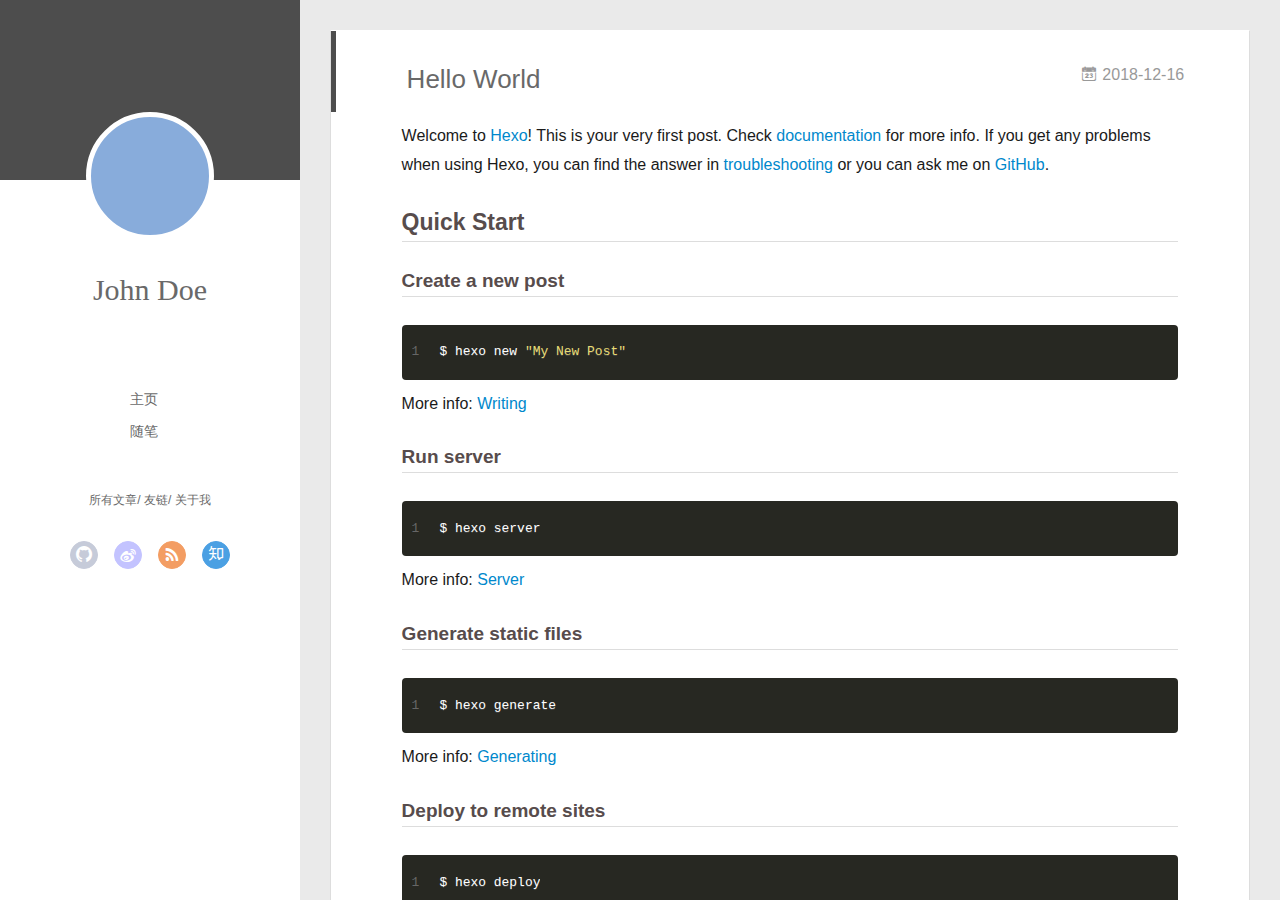
==== commit 1e603b82: "Site updated: 2018-12-16 23:05:04" ====
--- a/index.html
+++ b/index.html
@@ -151,68 +151,6 @@
           </div>
           <div id="js-content" class="content-ll">
             
-  
-    <article id="post-test" class="article article-type-post  article-index" itemscope="" itemprop="blogPost">
-  <div class="article-inner">
-    
-      <header class="article-header">
-        
-  
-    <h1 itemprop="name">
-      <a class="article-title" href="/2018/12/16/test/">test</a>
-    </h1>
-  
-
-        
-        <a href="/2018/12/16/test/" class="archive-article-date">
-  	<time datetime="2018-12-16T14:25:32.000Z" itemprop="datePublished"><i class="icon-calendar icon"></i>2018-12-16</time>
-</a>
-        
-      </header>
-    
-    <div class="article-entry" itemprop="articleBody">
-      
-        
-      
-
-      
-    </div>
-    <div class="article-info article-info-index">
-      
-      
-      
-
-      
-        <p class="article-more-link">
-          <a class="article-more-a" href="/2018/12/16/test/">展开全文 >></a>
-        </p>
-      
-
-      
-      <div class="clearfix"></div>
-    </div>
-  </div>
-</article>
-
-<aside class="wrap-side-operation">
-    <div class="mod-side-operation">
-        
-        <div class="jump-container" id="js-jump-container" style="display:none;">
-            <a href="javascript:void(0)" class="mod-side-operation__jump-to-top">
-                <i class="icon-font icon-back"></i>
-            </a>
-            <div id="js-jump-plan-container" class="jump-plan-container" style="top: -11px;">
-                <i class="icon-font icon-plane jump-plane"></i>
-            </div>
-        </div>
-        
-        
-    </div>
-</aside>
-
-
-
-
   
     <article id="post-hello-world" class="article article-type-post  article-index" itemscope="" itemprop="blogPost">
   <div class="article-inner">
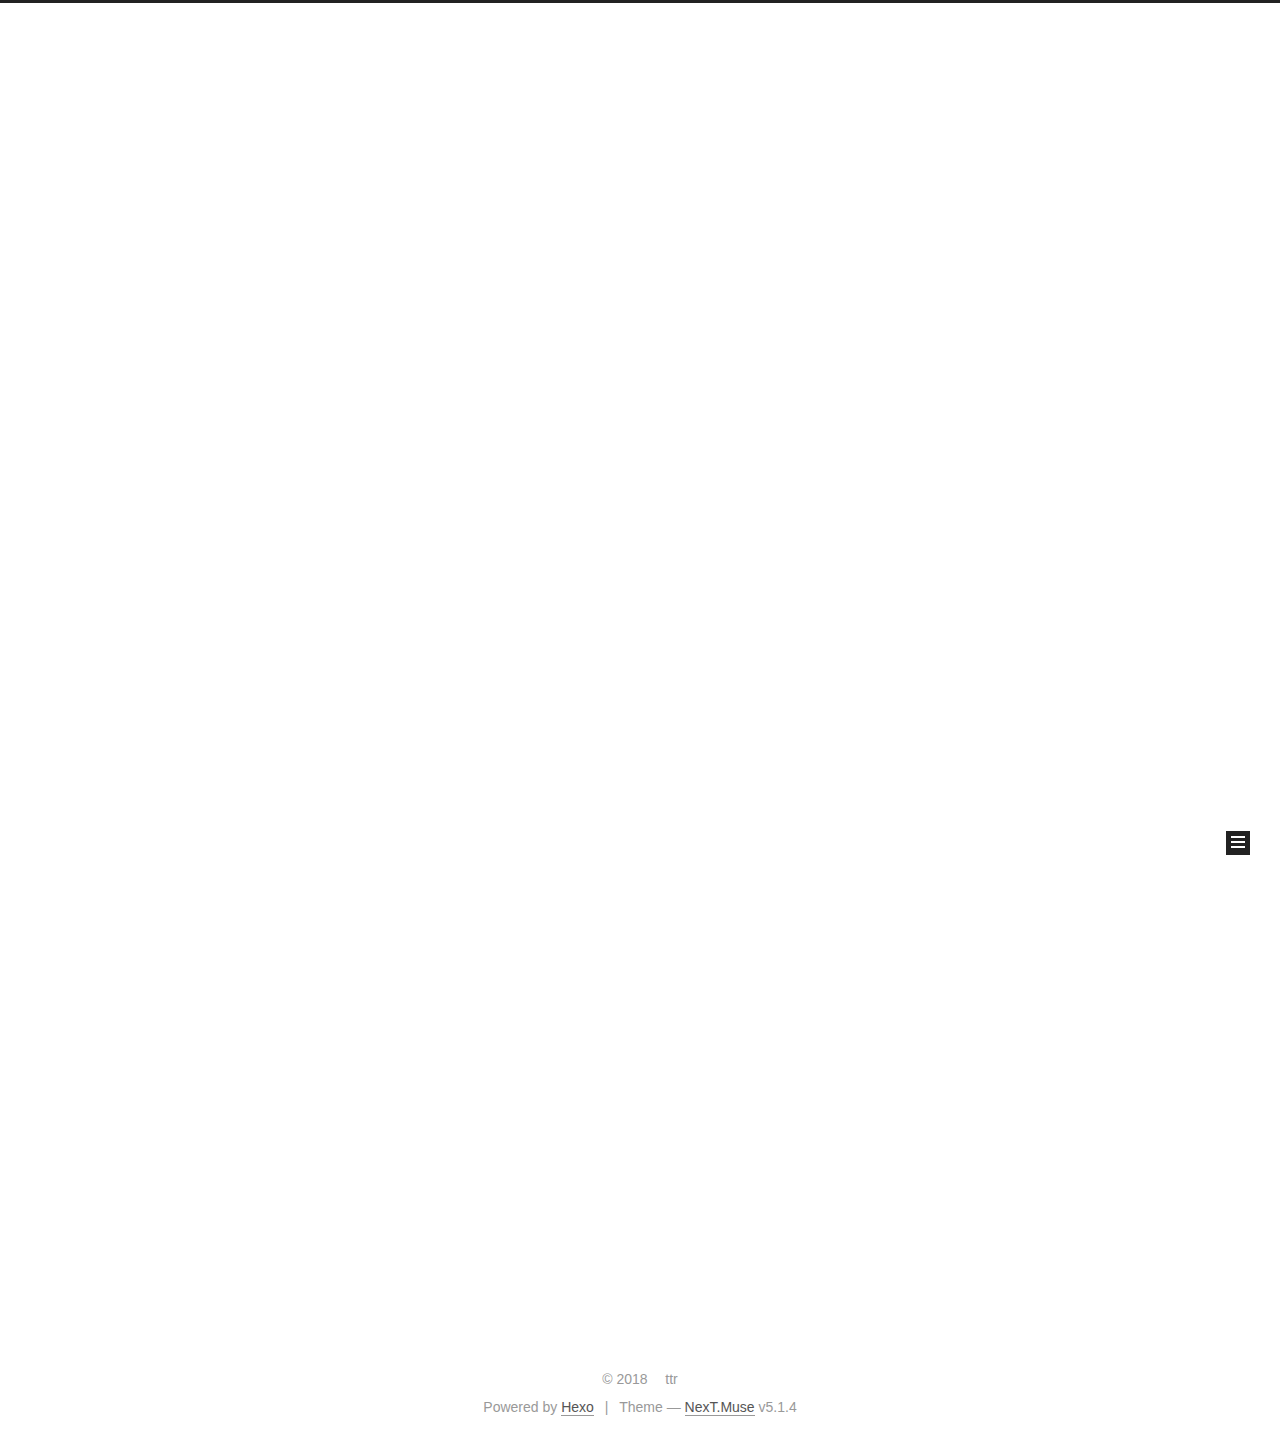
==== commit df5fcdba: "Site updated: 2018-12-16 23:47:22" ====
--- a/index.html
+++ b/index.html
@@ -1,178 +1,311 @@
 <!DOCTYPE html>
-<html>
+
+
+
+  
+
+
+<html class="theme-next muse use-motion" lang="zh-CN">
 <head><meta name="generator" content="Hexo 3.8.0">
-  <meta charset="utf-8">
-  
-  <meta name="renderer" content="webkit">
-  <meta http-equiv="X-UA-Compatible" content="IE=edge">
-  <link rel="dns-prefetch" href="http://yoursite.com">
-  <title>Hexo</title>
-  <meta name="viewport" content="width=device-width, initial-scale=1, maximum-scale=1">
-  <meta property="og:type" content="website">
-<meta property="og:title" content="Hexo">
+  <meta charset="UTF-8">
+<meta http-equiv="X-UA-Compatible" content="IE=edge">
+<meta name="viewport" content="width=device-width, initial-scale=1, maximum-scale=1">
+<meta name="theme-color" content="#222">
+
+
+
+
+
+
+
+
+
+<meta http-equiv="Cache-Control" content="no-transform">
+<meta http-equiv="Cache-Control" content="no-siteapp">
+
+
+
+
+
+
+
+
+
+
+
+
+
+
+
+
+  
+  
+  <link href="/lib/fancybox/source/jquery.fancybox.css?v=2.1.5" rel="stylesheet" type="text/css">
+
+
+
+
+
+
+
+<link href="/lib/font-awesome/css/font-awesome.min.css?v=4.6.2" rel="stylesheet" type="text/css">
+
+<link href="/css/main.css?v=5.1.4" rel="stylesheet" type="text/css">
+
+
+  <link rel="apple-touch-icon" sizes="180x180" href="/images/apple-touch-icon-next.png?v=5.1.4">
+
+
+  <link rel="icon" type="image/png" sizes="32x32" href="/images/favicon-32x32-next.png?v=5.1.4">
+
+
+  <link rel="icon" type="image/png" sizes="16x16" href="/images/favicon-16x16-next.png?v=5.1.4">
+
+
+  <link rel="mask-icon" href="/images/logo.svg?v=5.1.4" color="#222">
+
+
+
+
+
+  <meta name="keywords" content="Hexo, NexT">
+
+
+
+
+
+  <link rel="alternate" href="/atom.xml" title="IF-In the future" type="application/atom+xml">
+
+
+
+
+
+
+<meta name="description" content="个人站点，学习使用">
+<meta property="og:type" content="website">
+<meta property="og:title" content="IF-In the future">
 <meta property="og:url" content="http://yoursite.com/index.html">
-<meta property="og:site_name" content="Hexo">
-<meta property="og:locale" content="default">
+<meta property="og:site_name" content="IF-In the future">
+<meta property="og:description" content="个人站点，学习使用">
+<meta property="og:locale" content="zh-CN">
 <meta name="twitter:card" content="summary">
-<meta name="twitter:title" content="Hexo">
-  
-    <link rel="alternative" href="/atom.xml" title="Hexo" type="application/atom+xml">
-  
-  
-    <link rel="icon" href="/favicon.png">
-  
-  <link rel="stylesheet" type="text/css" href="/./main.0cf68a.css">
-  <style type="text/css">
-  
-    #container.show {
-      background: linear-gradient(200deg,#a0cfe4,#e8c37e);
+<meta name="twitter:title" content="IF-In the future">
+<meta name="twitter:description" content="个人站点，学习使用">
+
+
+
+<script type="text/javascript" id="hexo.configurations">
+  var NexT = window.NexT || {};
+  var CONFIG = {
+    root: '/',
+    scheme: 'Muse',
+    version: '5.1.4',
+    sidebar: {"position":"left","display":"post","offset":12,"b2t":false,"scrollpercent":false,"onmobile":false},
+    fancybox: true,
+    tabs: true,
+    motion: {"enable":true,"async":false,"transition":{"post_block":"fadeIn","post_header":"slideDownIn","post_body":"slideDownIn","coll_header":"slideLeftIn","sidebar":"slideUpIn"}},
+    duoshuo: {
+      userId: '0',
+      author: 'Author'
+    },
+    algolia: {
+      applicationID: '',
+      apiKey: '',
+      indexName: '',
+      hits: {"per_page":10},
+      labels: {"input_placeholder":"Search for Posts","hits_empty":"We didn't find any results for the search: ${query}","hits_stats":"${hits} results found in ${time} ms"}
     }
-  </style>
-  
-
-  
+  };
+</script>
+
+
+
+  <link rel="canonical" href="http://yoursite.com/">
+
+
+
+
+
+  <title>IF-In the future</title>
+  
+
+
+
+
+
+
+
 
 </head>
-</html>
-<body>
-  <div id="container" q-class="show:isCtnShow">
-    <canvas id="anm-canvas" class="anm-canvas"></canvas>
-    <div class="left-col" q-class="show:isShow">
-      
-<div class="overlay" style="background: #4d4d4d"></div>
-<div class="intrude-less">
-	<header id="header" class="inner">
-		<a href="/" class="profilepic">
-			<img src="" class="js-avatar">
-		</a>
-		<hgroup>
-		  <h1 class="header-author"><a href="/">John Doe</a></h1>
-		</hgroup>
-		
-
-		<nav class="header-menu">
-			<ul>
-			
-				<li><a href="/">主页</a></li>
-	        
-				<li><a href="/tags/随笔/">随笔</a></li>
-	        
-			</ul>
-		</nav>
-		<nav class="header-smart-menu">
-    		
-    			
-    			<a q-on="click: openSlider(e, 'innerArchive')" href="javascript:void(0)">所有文章</a>
-    			
-            
-    			
-    			<a q-on="click: openSlider(e, 'friends')" href="javascript:void(0)">友链</a>
-    			
-            
-    			
-    			<a q-on="click: openSlider(e, 'aboutme')" href="javascript:void(0)">关于我</a>
-    			
-            
-		</nav>
-		<nav class="header-nav">
-			<div class="social">
-				
-					<a class="github" target="_blank" href="#" title="github"><i class="icon-github"></i></a>
-		        
-					<a class="weibo" target="_blank" href="#" title="weibo"><i class="icon-weibo"></i></a>
-		        
-					<a class="rss" target="_blank" href="#" title="rss"><i class="icon-rss"></i></a>
-		        
-					<a class="zhihu" target="_blank" href="#" title="zhihu"><i class="icon-zhihu"></i></a>
-		        
-			</div>
-		</nav>
-	</header>		
+
+<body itemscope="" itemtype="http://schema.org/WebPage" lang="zh-CN">
+
+  
+  
+    
+  
+
+  <div class="container sidebar-position-left 
+  page-home">
+    <div class="headband"></div>
+
+    <header id="header" class="header" itemscope="" itemtype="http://schema.org/WPHeader">
+      <div class="header-inner"><div class="site-brand-wrapper">
+  <div class="site-meta ">
+    
+
+    <div class="custom-logo-site-title">
+      <a href="/" class="brand" rel="start">
+        <span class="logo-line-before"><i></i></span>
+        <span class="site-title">IF-In the future</span>
+        <span class="logo-line-after"><i></i></span>
+      </a>
+    </div>
+      
+        <p class="site-subtitle">Stay Hungry, Stay Foolish</p>
+      
+  </div>
+
+  <div class="site-nav-toggle">
+    <button>
+      <span class="btn-bar"></span>
+      <span class="btn-bar"></span>
+      <span class="btn-bar"></span>
+    </button>
+  </div>
 </div>
 
-    </div>
-    <div class="mid-col" q-class="show:isShow,hide:isShow|isFalse">
-      
-<nav id="mobile-nav">
-  	<div class="overlay js-overlay" style="background: #4d4d4d"></div>
-	<div class="btnctn js-mobile-btnctn">
-  		<div class="slider-trigger list" q-on="click: openSlider(e)"><i class="icon icon-sort"></i></div>
-	</div>
-	<div class="intrude-less">
-		<header id="header" class="inner">
-			<div class="profilepic">
-				<img src="" class="js-avatar">
-			</div>
-			<hgroup>
-			  <h1 class="header-author js-header-author">John Doe</h1>
-			</hgroup>
-			
-			
-			
-				
-			
-				
-			
-			
-			
-			<nav class="header-nav">
-				<div class="social">
-					
-						<a class="github" target="_blank" href="#" title="github"><i class="icon-github"></i></a>
-			        
-						<a class="weibo" target="_blank" href="#" title="weibo"><i class="icon-weibo"></i></a>
-			        
-						<a class="rss" target="_blank" href="#" title="rss"><i class="icon-rss"></i></a>
-			        
-						<a class="zhihu" target="_blank" href="#" title="zhihu"><i class="icon-zhihu"></i></a>
-			        
-				</div>
-			</nav>
-
-			<nav class="header-menu js-header-menu">
-				<ul style="width: 50%">
-				
-				
-					<li style="width: 50%"><a href="/">主页</a></li>
-		        
-					<li style="width: 50%"><a href="/tags/随笔/">随笔</a></li>
-		        
-				</ul>
-			</nav>
-		</header>				
-	</div>
-	<div class="mobile-mask" style="display:none" q-show="isShow"></div>
+<nav class="site-nav">
+  
+
+  
+    <ul id="menu" class="menu">
+      
+        
+        <li class="menu-item menu-item-home">
+          <a href="/" rel="section">
+            
+              <i class="menu-item-icon fa fa-fw fa-home"></i> <br>
+            
+            Home
+          </a>
+        </li>
+      
+        
+        <li class="menu-item menu-item-archives">
+          <a href="/archives/" rel="section">
+            
+              <i class="menu-item-icon fa fa-fw fa-archive"></i> <br>
+            
+            Archives
+          </a>
+        </li>
+      
+
+      
+    </ul>
+  
+
+  
 </nav>
 
-      <div id="wrapper" class="body-wrap">
-        <div class="menu-l">
-          <div class="canvas-wrap">
-            <canvas data-colors="#eaeaea" data-sectionHeight="100" data-contentId="js-content" id="myCanvas1" class="anm-canvas"></canvas>
-          </div>
-          <div id="js-content" class="content-ll">
-            
-  
-    <article id="post-hello-world" class="article article-type-post  article-index" itemscope="" itemprop="blogPost">
-  <div class="article-inner">
-    
-      <header class="article-header">
-        
-  
-    <h1 itemprop="name">
-      <a class="article-title" href="/2018/12/16/hello-world/">Hello World</a>
-    </h1>
-  
-
-        
-        <a href="/2018/12/16/hello-world/" class="archive-article-date">
-  	<time datetime="2018-12-16T13:49:07.491Z" itemprop="datePublished"><i class="icon-calendar icon"></i>2018-12-16</time>
-</a>
-        
+
+
+ </div>
+    </header>
+
+    <main id="main" class="main">
+      <div class="main-inner">
+        <div class="content-wrap">
+          <div id="content" class="content">
+            
+  <section id="posts" class="posts-expand">
+    
+      
+
+  
+
+  
+  
+  
+
+  <article class="post post-type-normal" itemscope="" itemtype="http://schema.org/Article">
+  
+  
+  
+  <div class="post-block">
+    <link itemprop="mainEntityOfPage" href="http://yoursite.com/2018/12/16/hello-world/">
+
+    <span hidden itemprop="author" itemscope="" itemtype="http://schema.org/Person">
+      <meta itemprop="name" content="ttr">
+      <meta itemprop="description" content="">
+      <meta itemprop="image" content="/images/avatar.gif">
+    </span>
+
+    <span hidden itemprop="publisher" itemscope="" itemtype="http://schema.org/Organization">
+      <meta itemprop="name" content="IF-In the future">
+    </span>
+
+    
+      <header class="post-header">
+
+        
+        
+          <h1 class="post-title" itemprop="name headline">
+                
+                <a class="post-title-link" href="/2018/12/16/hello-world/" itemprop="url">Hello World</a></h1>
+        
+
+        <div class="post-meta">
+          <span class="post-time">
+            
+              <span class="post-meta-item-icon">
+                <i class="fa fa-calendar-o"></i>
+              </span>
+              
+                <span class="post-meta-item-text">Posted on</span>
+              
+              <time title="Post created" itemprop="dateCreated datePublished" datetime="2018-12-16T21:49:07+08:00">
+                2018-12-16
+              </time>
+            
+
+            
+
+            
+          </span>
+
+          
+
+          
+            
+          
+
+          
+          
+
+          
+
+          
+
+          
+
+        </div>
       </header>
     
-    <div class="article-entry" itemprop="articleBody">
-      
-        <p>Welcome to <a href="https://hexo.io/" target="_blank" rel="noopener">Hexo</a>! This is your very first post. Check <a href="https://hexo.io/docs/" target="_blank" rel="noopener">documentation</a> for more info. If you get any problems when using Hexo, you can find the answer in <a href="https://hexo.io/docs/troubleshooting.html" target="_blank" rel="noopener">troubleshooting</a> or you can ask me on <a href="https://github.com/hexojs/hexo/issues" target="_blank" rel="noopener">GitHub</a>.</p>
+
+    
+    
+    
+    <div class="post-body" itemprop="articleBody">
+
+      
+      
+
+      
+        
+          
+            <p>Welcome to <a href="https://hexo.io/" target="_blank" rel="noopener">Hexo</a>! This is your very first post. Check <a href="https://hexo.io/docs/" target="_blank" rel="noopener">documentation</a> for more info. If you get any problems when using Hexo, you can find the answer in <a href="https://hexo.io/docs/troubleshooting.html" target="_blank" rel="noopener">troubleshooting</a> or you can ask me on <a href="https://github.com/hexojs/hexo/issues" target="_blank" rel="noopener">GitHub</a>.</p>
 <h2 id="Quick-Start"><a href="#Quick-Start" class="headerlink" title="Quick Start"></a>Quick Start</h2><h3 id="Create-a-new-post"><a href="#Create-a-new-post" class="headerlink" title="Create a new post"></a>Create a new post</h3><figure class="highlight bash"><table><tr><td class="gutter"><pre><span class="line">1</span><br></pre></td><td class="code"><pre><span class="line">$ hexo new <span class="string">"My New Post"</span></span><br></pre></td></tr></table></figure>
 <p>More info: <a href="https://hexo.io/docs/writing.html" target="_blank" rel="noopener">Writing</a></p>
 <h3 id="Run-server"><a href="#Run-server" class="headerlink" title="Run server"></a>Run server</h3><figure class="highlight bash"><table><tr><td class="gutter"><pre><span class="line">1</span><br></pre></td><td class="code"><pre><span class="line">$ hexo server</span><br></pre></td></tr></table></figure>
@@ -182,293 +315,314 @@
 <h3 id="Deploy-to-remote-sites"><a href="#Deploy-to-remote-sites" class="headerlink" title="Deploy to remote sites"></a>Deploy to remote sites</h3><figure class="highlight bash"><table><tr><td class="gutter"><pre><span class="line">1</span><br></pre></td><td class="code"><pre><span class="line">$ hexo deploy</span><br></pre></td></tr></table></figure>
 <p>More info: <a href="https://hexo.io/docs/deployment.html" target="_blank" rel="noopener">Deployment</a></p>
 
-      
-
+          
+        
       
     </div>
-    <div class="article-info article-info-index">
-      
-      
-      
-
-      
-        <p class="article-more-link">
-          <a class="article-more-a" href="/2018/12/16/hello-world/">展开全文 >></a>
-        </p>
-      
-
-      
-      <div class="clearfix"></div>
+    
+    
+    
+
+    
+
+    
+
+    
+
+    <footer class="post-footer">
+      
+
+      
+
+      
+
+      
+      
+        <div class="post-eof"></div>
+      
+    </footer>
+  </div>
+  
+  
+  
+  </article>
+
+
+    
+  </section>
+
+  
+
+
+          </div>
+          
+
+
+          
+
+        </div>
+        
+          
+  
+  <div class="sidebar-toggle">
+    <div class="sidebar-toggle-line-wrap">
+      <span class="sidebar-toggle-line sidebar-toggle-line-first"></span>
+      <span class="sidebar-toggle-line sidebar-toggle-line-middle"></span>
+      <span class="sidebar-toggle-line sidebar-toggle-line-last"></span>
     </div>
   </div>
-</article>
-
-<aside class="wrap-side-operation">
-    <div class="mod-side-operation">
-        
-        <div class="jump-container" id="js-jump-container" style="display:none;">
-            <a href="javascript:void(0)" class="mod-side-operation__jump-to-top">
-                <i class="icon-font icon-back"></i>
-            </a>
-            <div id="js-jump-plan-container" class="jump-plan-container" style="top: -11px;">
-                <i class="icon-font icon-plane jump-plane"></i>
+
+  <aside id="sidebar" class="sidebar">
+    
+    <div class="sidebar-inner">
+
+      
+
+      
+
+      <section class="site-overview-wrap sidebar-panel sidebar-panel-active">
+        <div class="site-overview">
+          <div class="site-author motion-element" itemprop="author" itemscope="" itemtype="http://schema.org/Person">
+            
+              <p class="site-author-name" itemprop="name">ttr</p>
+              <p class="site-description motion-element" itemprop="description">个人站点，学习使用</p>
+          </div>
+
+          <nav class="site-state motion-element">
+
+            
+              <div class="site-state-item site-state-posts">
+              
+                <a href="/archives/">
+              
+                  <span class="site-state-item-count">1</span>
+                  <span class="site-state-item-name">posts</span>
+                </a>
+              </div>
+            
+
+            
+
+            
+
+          </nav>
+
+          
+            <div class="feed-link motion-element">
+              <a href="/atom.xml" rel="alternate">
+                <i class="fa fa-rss"></i>
+                RSS
+              </a>
             </div>
+          
+
+          
+
+          
+          
+
+          
+          
+
+          
+
         </div>
-        
-        
+      </section>
+
+      
+
+      
+
     </div>
-</aside>
-
-
-
-
-  
-  
-
-
-          </div>
-        </div>
+  </aside>
+
+
+        
       </div>
-      <footer id="footer">
-  <div class="outer">
-    <div id="footer-info">
-    	<div class="footer-left">
-    		&copy; 2018 John Doe
-    	</div>
-      	<div class="footer-right">
-      		<a href="http://hexo.io/" target="_blank">Hexo</a>  Theme <a href="https://github.com/litten/hexo-theme-yilia" target="_blank">Yilia</a> by Litten
-      	</div>
-    </div>
+    </main>
+
+    <footer id="footer" class="footer">
+      <div class="footer-inner">
+        <div class="copyright">&copy; <span itemprop="copyrightYear">2018</span>
+  <span class="with-love">
+    <i class="fa fa-user"></i>
+  </span>
+  <span class="author" itemprop="copyrightHolder">ttr</span>
+
+  
+</div>
+
+
+  <div class="powered-by">Powered by <a class="theme-link" target="_blank" href="https://hexo.io">Hexo</a></div>
+
+
+
+  <span class="post-meta-divider">|</span>
+
+
+
+  <div class="theme-info">Theme &mdash; <a class="theme-link" target="_blank" href="https://github.com/iissnan/hexo-theme-next">NexT.Muse</a> v5.1.4</div>
+
+
+
+
+        
+
+
+
+
+
+
+
+        
+      </div>
+    </footer>
+
+    
+      <div class="back-to-top">
+        <i class="fa fa-arrow-up"></i>
+        
+      </div>
+    
+
+    
+
   </div>
-</footer>
-    </div>
-    <script>
-	var yiliaConfig = {
-		mathjax: false,
-		isHome: true,
-		isPost: false,
-		isArchive: false,
-		isTag: false,
-		isCategory: false,
-		open_in_new: false,
-		toc_hide_index: true,
-		root: "/",
-		innerArchive: true,
-		showTags: false
-	}
+
+  
+
+<script type="text/javascript">
+  if (Object.prototype.toString.call(window.Promise) !== '[object Function]') {
+    window.Promise = null;
+  }
 </script>
 
-<script>!function(t){function n(e){if(r[e])return r[e].exports;var i=r[e]={exports:{},id:e,loaded:!1};return t[e].call(i.exports,i,i.exports,n),i.loaded=!0,i.exports}var r={};n.m=t,n.c=r,n.p="./",n(0)}([function(t,n,r){r(195),t.exports=r(191)},function(t,n,r){var e=r(3),i=r(52),o=r(27),u=r(28),c=r(53),f="prototype",a=function(t,n,r){var s,l,h,v,p=t&a.F,d=t&a.G,y=t&a.S,g=t&a.P,b=t&a.B,m=d?e:y?e[n]||(e[n]={}):(e[n]||{})[f],x=d?i:i[n]||(i[n]={}),w=x[f]||(x[f]={});d&&(r=n);for(s in r)l=!p&&m&&void 0!==m[s],h=(l?m:r)[s],v=b&&l?c(h,e):g&&"function"==typeof h?c(Function.call,h):h,m&&u(m,s,h,t&a.U),x[s]!=h&&o(x,s,v),g&&w[s]!=h&&(w[s]=h)};e.core=i,a.F=1,a.G=2,a.S=4,a.P=8,a.B=16,a.W=32,a.U=64,a.R=128,t.exports=a},function(t,n,r){var e=r(6);t.exports=function(t){if(!e(t))throw TypeError(t+" is not an object!");return t}},function(t,n){var r=t.exports="undefined"!=typeof window&&window.Math==Math?window:"undefined"!=typeof self&&self.Math==Math?self:Function("return this")();"number"==typeof __g&&(__g=r)},function(t,n){t.exports=function(t){try{return!!t()}catch(t){return!0}}},function(t,n){var r=t.exports="undefined"!=typeof window&&window.Math==Math?window:"undefined"!=typeof self&&self.Math==Math?self:Function("return this")();"number"==typeof __g&&(__g=r)},function(t,n){t.exports=function(t){return"object"==typeof t?null!==t:"function"==typeof t}},function(t,n,r){var e=r(126)("wks"),i=r(76),o=r(3).Symbol,u="function"==typeof o;(t.exports=function(t){return e[t]||(e[t]=u&&o[t]||(u?o:i)("Symbol."+t))}).store=e},function(t,n){var r={}.hasOwnProperty;t.exports=function(t,n){return r.call(t,n)}},function(t,n,r){var e=r(94),i=r(33);t.exports=function(t){return e(i(t))}},function(t,n,r){t.exports=!r(4)(function(){return 7!=Object.defineProperty({},"a",{get:function(){return 7}}).a})},function(t,n,r){var e=r(2),i=r(167),o=r(50),u=Object.defineProperty;n.f=r(10)?Object.defineProperty:function(t,n,r){if(e(t),n=o(n,!0),e(r),i)try{return u(t,n,r)}catch(t){}if("get"in r||"set"in r)throw TypeError("Accessors not supported!");return"value"in r&&(t[n]=r.value),t}},function(t,n,r){t.exports=!r(18)(function(){return 7!=Object.defineProperty({},"a",{get:function(){return 7}}).a})},function(t,n,r){var e=r(14),i=r(22);t.exports=r(12)?function(t,n,r){return e.f(t,n,i(1,r))}:function(t,n,r){return t[n]=r,t}},function(t,n,r){var e=r(20),i=r(58),o=r(42),u=Object.defineProperty;n.f=r(12)?Object.defineProperty:function(t,n,r){if(e(t),n=o(n,!0),e(r),i)try{return u(t,n,r)}catch(t){}if("get"in r||"set"in r)throw TypeError("Accessors not supported!");return"value"in r&&(t[n]=r.value),t}},function(t,n,r){var e=r(40)("wks"),i=r(23),o=r(5).Symbol,u="function"==typeof o;(t.exports=function(t){return e[t]||(e[t]=u&&o[t]||(u?o:i)("Symbol."+t))}).store=e},function(t,n,r){var e=r(67),i=Math.min;t.exports=function(t){return t>0?i(e(t),9007199254740991):0}},function(t,n,r){var e=r(46);t.exports=function(t){return Object(e(t))}},function(t,n){t.exports=function(t){try{return!!t()}catch(t){return!0}}},function(t,n,r){var e=r(63),i=r(34);t.exports=Object.keys||function(t){return e(t,i)}},function(t,n,r){var e=r(21);t.exports=function(t){if(!e(t))throw TypeError(t+" is not an object!");return t}},function(t,n){t.exports=function(t){return"object"==typeof t?null!==t:"function"==typeof t}},function(t,n){t.exports=function(t,n){return{enumerable:!(1&t),configurable:!(2&t),writable:!(4&t),value:n}}},function(t,n){var r=0,e=Math.random();t.exports=function(t){return"Symbol(".concat(void 0===t?"":t,")_",(++r+e).toString(36))}},function(t,n){var r={}.hasOwnProperty;t.exports=function(t,n){return r.call(t,n)}},function(t,n){var r=t.exports={version:"2.4.0"};"number"==typeof __e&&(__e=r)},function(t,n){t.exports=function(t){if("function"!=typeof t)throw TypeError(t+" is not a function!");return t}},function(t,n,r){var e=r(11),i=r(66);t.exports=r(10)?function(t,n,r){return e.f(t,n,i(1,r))}:function(t,n,r){return t[n]=r,t}},function(t,n,r){var e=r(3),i=r(27),o=r(24),u=r(76)("src"),c="toString",f=Function[c],a=(""+f).split(c);r(52).inspectSource=function(t){return f.call(t)},(t.exports=function(t,n,r,c){var f="function"==typeof r;f&&(o(r,"name")||i(r,"name",n)),t[n]!==r&&(f&&(o(r,u)||i(r,u,t[n]?""+t[n]:a.join(String(n)))),t===e?t[n]=r:c?t[n]?t[n]=r:i(t,n,r):(delete t[n],i(t,n,r)))})(Function.prototype,c,function(){return"function"==typeof this&&this[u]||f.call(this)})},function(t,n,r){var e=r(1),i=r(4),o=r(46),u=function(t,n,r,e){var i=String(o(t)),u="<"+n;return""!==r&&(u+=" "+r+'="'+String(e).replace(/"/g,"&quot;")+'"'),u+">"+i+"</"+n+">"};t.exports=function(t,n){var r={};r[t]=n(u),e(e.P+e.F*i(function(){var n=""[t]('"');return n!==n.toLowerCase()||n.split('"').length>3}),"String",r)}},function(t,n,r){var e=r(115),i=r(46);t.exports=function(t){return e(i(t))}},function(t,n,r){var e=r(116),i=r(66),o=r(30),u=r(50),c=r(24),f=r(167),a=Object.getOwnPropertyDescriptor;n.f=r(10)?a:function(t,n){if(t=o(t),n=u(n,!0),f)try{return a(t,n)}catch(t){}if(c(t,n))return i(!e.f.call(t,n),t[n])}},function(t,n,r){var e=r(24),i=r(17),o=r(145)("IE_PROTO"),u=Object.prototype;t.exports=Object.getPrototypeOf||function(t){return t=i(t),e(t,o)?t[o]:"function"==typeof t.constructor&&t instanceof t.constructor?t.constructor.prototype:t instanceof Object?u:null}},function(t,n){t.exports=function(t){if(void 0==t)throw TypeError("Can't call method on  "+t);return t}},function(t,n){t.exports="constructor,hasOwnProperty,isPrototypeOf,propertyIsEnumerable,toLocaleString,toString,valueOf".split(",")},function(t,n){t.exports={}},function(t,n){t.exports=!0},function(t,n){n.f={}.propertyIsEnumerable},function(t,n,r){var e=r(14).f,i=r(8),o=r(15)("toStringTag");t.exports=function(t,n,r){t&&!i(t=r?t:t.prototype,o)&&e(t,o,{configurable:!0,value:n})}},function(t,n,r){var e=r(40)("keys"),i=r(23);t.exports=function(t){return e[t]||(e[t]=i(t))}},function(t,n,r){var e=r(5),i="__core-js_shared__",o=e[i]||(e[i]={});t.exports=function(t){return o[t]||(o[t]={})}},function(t,n){var r=Math.ceil,e=Math.floor;t.exports=function(t){return isNaN(t=+t)?0:(t>0?e:r)(t)}},function(t,n,r){var e=r(21);t.exports=function(t,n){if(!e(t))return t;var r,i;if(n&&"function"==typeof(r=t.toString)&&!e(i=r.call(t)))return i;if("function"==typeof(r=t.valueOf)&&!e(i=r.call(t)))return i;if(!n&&"function"==typeof(r=t.toString)&&!e(i=r.call(t)))return i;throw TypeError("Can't convert object to primitive value")}},function(t,n,r){var e=r(5),i=r(25),o=r(36),u=r(44),c=r(14).f;t.exports=function(t){var n=i.Symbol||(i.Symbol=o?{}:e.Symbol||{});"_"==t.charAt(0)||t in n||c(n,t,{value:u.f(t)})}},function(t,n,r){n.f=r(15)},function(t,n){var r={}.toString;t.exports=function(t){return r.call(t).slice(8,-1)}},function(t,n){t.exports=function(t){if(void 0==t)throw TypeError("Can't call method on  "+t);return t}},function(t,n,r){var e=r(4);t.exports=function(t,n){return!!t&&e(function(){n?t.call(null,function(){},1):t.call(null)})}},function(t,n,r){var e=r(53),i=r(115),o=r(17),u=r(16),c=r(203);t.exports=function(t,n){var r=1==t,f=2==t,a=3==t,s=4==t,l=6==t,h=5==t||l,v=n||c;return function(n,c,p){for(var d,y,g=o(n),b=i(g),m=e(c,p,3),x=u(b.length),w=0,S=r?v(n,x):f?v(n,0):void 0;x>w;w++)if((h||w in b)&&(d=b[w],y=m(d,w,g),t))if(r)S[w]=y;else if(y)switch(t){case 3:return!0;case 5:return d;case 6:return w;case 2:S.push(d)}else if(s)return!1;return l?-1:a||s?s:S}}},function(t,n,r){var e=r(1),i=r(52),o=r(4);t.exports=function(t,n){var r=(i.Object||{})[t]||Object[t],u={};u[t]=n(r),e(e.S+e.F*o(function(){r(1)}),"Object",u)}},function(t,n,r){var e=r(6);t.exports=function(t,n){if(!e(t))return t;var r,i;if(n&&"function"==typeof(r=t.toString)&&!e(i=r.call(t)))return i;if("function"==typeof(r=t.valueOf)&&!e(i=r.call(t)))return i;if(!n&&"function"==typeof(r=t.toString)&&!e(i=r.call(t)))return i;throw TypeError("Can't convert object to primitive value")}},function(t,n,r){var e=r(5),i=r(25),o=r(91),u=r(13),c="prototype",f=function(t,n,r){var a,s,l,h=t&f.F,v=t&f.G,p=t&f.S,d=t&f.P,y=t&f.B,g=t&f.W,b=v?i:i[n]||(i[n]={}),m=b[c],x=v?e:p?e[n]:(e[n]||{})[c];v&&(r=n);for(a in r)(s=!h&&x&&void 0!==x[a])&&a in b||(l=s?x[a]:r[a],b[a]=v&&"function"!=typeof x[a]?r[a]:y&&s?o(l,e):g&&x[a]==l?function(t){var n=function(n,r,e){if(this instanceof t){switch(arguments.length){case 0:return new t;case 1:return new t(n);case 2:return new t(n,r)}return new t(n,r,e)}return t.apply(this,arguments)};return n[c]=t[c],n}(l):d&&"function"==typeof l?o(Function.call,l):l,d&&((b.virtual||(b.virtual={}))[a]=l,t&f.R&&m&&!m[a]&&u(m,a,l)))};f.F=1,f.G=2,f.S=4,f.P=8,f.B=16,f.W=32,f.U=64,f.R=128,t.exports=f},function(t,n){var r=t.exports={version:"2.4.0"};"number"==typeof __e&&(__e=r)},function(t,n,r){var e=r(26);t.exports=function(t,n,r){if(e(t),void 0===n)return t;switch(r){case 1:return function(r){return t.call(n,r)};case 2:return function(r,e){return t.call(n,r,e)};case 3:return function(r,e,i){return t.call(n,r,e,i)}}return function(){return t.apply(n,arguments)}}},function(t,n,r){var e=r(183),i=r(1),o=r(126)("metadata"),u=o.store||(o.store=new(r(186))),c=function(t,n,r){var i=u.get(t);if(!i){if(!r)return;u.set(t,i=new e)}var o=i.get(n);if(!o){if(!r)return;i.set(n,o=new e)}return o},f=function(t,n,r){var e=c(n,r,!1);return void 0!==e&&e.has(t)},a=function(t,n,r){var e=c(n,r,!1);return void 0===e?void 0:e.get(t)},s=function(t,n,r,e){c(r,e,!0).set(t,n)},l=function(t,n){var r=c(t,n,!1),e=[];return r&&r.forEach(function(t,n){e.push(n)}),e},h=function(t){return void 0===t||"symbol"==typeof t?t:String(t)},v=function(t){i(i.S,"Reflect",t)};t.exports={store:u,map:c,has:f,get:a,set:s,keys:l,key:h,exp:v}},function(t,n,r){"use strict";if(r(10)){var e=r(69),i=r(3),o=r(4),u=r(1),c=r(127),f=r(152),a=r(53),s=r(68),l=r(66),h=r(27),v=r(73),p=r(67),d=r(16),y=r(75),g=r(50),b=r(24),m=r(180),x=r(114),w=r(6),S=r(17),_=r(137),O=r(70),E=r(32),P=r(71).f,j=r(154),F=r(76),M=r(7),A=r(48),N=r(117),T=r(146),I=r(155),k=r(80),L=r(123),R=r(74),C=r(130),D=r(160),U=r(11),W=r(31),G=U.f,B=W.f,V=i.RangeError,z=i.TypeError,q=i.Uint8Array,K="ArrayBuffer",J="Shared"+K,Y="BYTES_PER_ELEMENT",H="prototype",$=Array[H],X=f.ArrayBuffer,Q=f.DataView,Z=A(0),tt=A(2),nt=A(3),rt=A(4),et=A(5),it=A(6),ot=N(!0),ut=N(!1),ct=I.values,ft=I.keys,at=I.entries,st=$.lastIndexOf,lt=$.reduce,ht=$.reduceRight,vt=$.join,pt=$.sort,dt=$.slice,yt=$.toString,gt=$.toLocaleString,bt=M("iterator"),mt=M("toStringTag"),xt=F("typed_constructor"),wt=F("def_constructor"),St=c.CONSTR,_t=c.TYPED,Ot=c.VIEW,Et="Wrong length!",Pt=A(1,function(t,n){return Tt(T(t,t[wt]),n)}),jt=o(function(){return 1===new q(new Uint16Array([1]).buffer)[0]}),Ft=!!q&&!!q[H].set&&o(function(){new q(1).set({})}),Mt=function(t,n){if(void 0===t)throw z(Et);var r=+t,e=d(t);if(n&&!m(r,e))throw V(Et);return e},At=function(t,n){var r=p(t);if(r<0||r%n)throw V("Wrong offset!");return r},Nt=function(t){if(w(t)&&_t in t)return t;throw z(t+" is not a typed array!")},Tt=function(t,n){if(!(w(t)&&xt in t))throw z("It is not a typed array constructor!");return new t(n)},It=function(t,n){return kt(T(t,t[wt]),n)},kt=function(t,n){for(var r=0,e=n.length,i=Tt(t,e);e>r;)i[r]=n[r++];return i},Lt=function(t,n,r){G(t,n,{get:function(){return this._d[r]}})},Rt=function(t){var n,r,e,i,o,u,c=S(t),f=arguments.length,s=f>1?arguments[1]:void 0,l=void 0!==s,h=j(c);if(void 0!=h&&!_(h)){for(u=h.call(c),e=[],n=0;!(o=u.next()).done;n++)e.push(o.value);c=e}for(l&&f>2&&(s=a(s,arguments[2],2)),n=0,r=d(c.length),i=Tt(this,r);r>n;n++)i[n]=l?s(c[n],n):c[n];return i},Ct=function(){for(var t=0,n=arguments.length,r=Tt(this,n);n>t;)r[t]=arguments[t++];return r},Dt=!!q&&o(function(){gt.call(new q(1))}),Ut=function(){return gt.apply(Dt?dt.call(Nt(this)):Nt(this),arguments)},Wt={copyWithin:function(t,n){return D.call(Nt(this),t,n,arguments.length>2?arguments[2]:void 0)},every:function(t){return rt(Nt(this),t,arguments.length>1?arguments[1]:void 0)},fill:function(t){return C.apply(Nt(this),arguments)},filter:function(t){return It(this,tt(Nt(this),t,arguments.length>1?arguments[1]:void 0))},find:function(t){return et(Nt(this),t,arguments.length>1?arguments[1]:void 0)},findIndex:function(t){return it(Nt(this),t,arguments.length>1?arguments[1]:void 0)},forEach:function(t){Z(Nt(this),t,arguments.length>1?arguments[1]:void 0)},indexOf:function(t){return ut(Nt(this),t,arguments.length>1?arguments[1]:void 0)},includes:function(t){return ot(Nt(this),t,arguments.length>1?arguments[1]:void 0)},join:function(t){return vt.apply(Nt(this),arguments)},lastIndexOf:function(t){return st.apply(Nt(this),arguments)},map:function(t){return Pt(Nt(this),t,arguments.length>1?arguments[1]:void 0)},reduce:function(t){return lt.apply(Nt(this),arguments)},reduceRight:function(t){return ht.apply(Nt(this),arguments)},reverse:function(){for(var t,n=this,r=Nt(n).length,e=Math.floor(r/2),i=0;i<e;)t=n[i],n[i++]=n[--r],n[r]=t;return n},some:function(t){return nt(Nt(this),t,arguments.length>1?arguments[1]:void 0)},sort:function(t){return pt.call(Nt(this),t)},subarray:function(t,n){var r=Nt(this),e=r.length,i=y(t,e);return new(T(r,r[wt]))(r.buffer,r.byteOffset+i*r.BYTES_PER_ELEMENT,d((void 0===n?e:y(n,e))-i))}},Gt=function(t,n){return It(this,dt.call(Nt(this),t,n))},Bt=function(t){Nt(this);var n=At(arguments[1],1),r=this.length,e=S(t),i=d(e.length),o=0;if(i+n>r)throw V(Et);for(;o<i;)this[n+o]=e[o++]},Vt={entries:function(){return at.call(Nt(this))},keys:function(){return ft.call(Nt(this))},values:function(){return ct.call(Nt(this))}},zt=function(t,n){return w(t)&&t[_t]&&"symbol"!=typeof n&&n in t&&String(+n)==String(n)},qt=function(t,n){return zt(t,n=g(n,!0))?l(2,t[n]):B(t,n)},Kt=function(t,n,r){return!(zt(t,n=g(n,!0))&&w(r)&&b(r,"value"))||b(r,"get")||b(r,"set")||r.configurable||b(r,"writable")&&!r.writable||b(r,"enumerable")&&!r.enumerable?G(t,n,r):(t[n]=r.value,t)};St||(W.f=qt,U.f=Kt),u(u.S+u.F*!St,"Object",{getOwnPropertyDescriptor:qt,defineProperty:Kt}),o(function(){yt.call({})})&&(yt=gt=function(){return vt.call(this)});var Jt=v({},Wt);v(Jt,Vt),h(Jt,bt,Vt.values),v(Jt,{slice:Gt,set:Bt,constructor:function(){},toString:yt,toLocaleString:Ut}),Lt(Jt,"buffer","b"),Lt(Jt,"byteOffset","o"),Lt(Jt,"byteLength","l"),Lt(Jt,"length","e"),G(Jt,mt,{get:function(){return this[_t]}}),t.exports=function(t,n,r,f){f=!!f;var a=t+(f?"Clamped":"")+"Array",l="Uint8Array"!=a,v="get"+t,p="set"+t,y=i[a],g=y||{},b=y&&E(y),m=!y||!c.ABV,S={},_=y&&y[H],j=function(t,r){var e=t._d;return e.v[v](r*n+e.o,jt)},F=function(t,r,e){var i=t._d;f&&(e=(e=Math.round(e))<0?0:e>255?255:255&e),i.v[p](r*n+i.o,e,jt)},M=function(t,n){G(t,n,{get:function(){return j(this,n)},set:function(t){return F(this,n,t)},enumerable:!0})};m?(y=r(function(t,r,e,i){s(t,y,a,"_d");var o,u,c,f,l=0,v=0;if(w(r)){if(!(r instanceof X||(f=x(r))==K||f==J))return _t in r?kt(y,r):Rt.call(y,r);o=r,v=At(e,n);var p=r.byteLength;if(void 0===i){if(p%n)throw V(Et);if((u=p-v)<0)throw V(Et)}else if((u=d(i)*n)+v>p)throw V(Et);c=u/n}else c=Mt(r,!0),u=c*n,o=new X(u);for(h(t,"_d",{b:o,o:v,l:u,e:c,v:new Q(o)});l<c;)M(t,l++)}),_=y[H]=O(Jt),h(_,"constructor",y)):L(function(t){new y(null),new y(t)},!0)||(y=r(function(t,r,e,i){s(t,y,a);var o;return w(r)?r instanceof X||(o=x(r))==K||o==J?void 0!==i?new g(r,At(e,n),i):void 0!==e?new g(r,At(e,n)):new g(r):_t in r?kt(y,r):Rt.call(y,r):new g(Mt(r,l))}),Z(b!==Function.prototype?P(g).concat(P(b)):P(g),function(t){t in y||h(y,t,g[t])}),y[H]=_,e||(_.constructor=y));var A=_[bt],N=!!A&&("values"==A.name||void 0==A.name),T=Vt.values;h(y,xt,!0),h(_,_t,a),h(_,Ot,!0),h(_,wt,y),(f?new y(1)[mt]==a:mt in _)||G(_,mt,{get:function(){return a}}),S[a]=y,u(u.G+u.W+u.F*(y!=g),S),u(u.S,a,{BYTES_PER_ELEMENT:n,from:Rt,of:Ct}),Y in _||h(_,Y,n),u(u.P,a,Wt),R(a),u(u.P+u.F*Ft,a,{set:Bt}),u(u.P+u.F*!N,a,Vt),u(u.P+u.F*(_.toString!=yt),a,{toString:yt}),u(u.P+u.F*o(function(){new y(1).slice()}),a,{slice:Gt}),u(u.P+u.F*(o(function(){return[1,2].toLocaleString()!=new y([1,2]).toLocaleString()})||!o(function(){_.toLocaleString.call([1,2])})),a,{toLocaleString:Ut}),k[a]=N?A:T,e||N||h(_,bt,T)}}else t.exports=function(){}},function(t,n){var r={}.toString;t.exports=function(t){return r.call(t).slice(8,-1)}},function(t,n,r){var e=r(21),i=r(5).document,o=e(i)&&e(i.createElement);t.exports=function(t){return o?i.createElement(t):{}}},function(t,n,r){t.exports=!r(12)&&!r(18)(function(){return 7!=Object.defineProperty(r(57)("div"),"a",{get:function(){return 7}}).a})},function(t,n,r){"use strict";var e=r(36),i=r(51),o=r(64),u=r(13),c=r(8),f=r(35),a=r(96),s=r(38),l=r(103),h=r(15)("iterator"),v=!([].keys&&"next"in[].keys()),p="keys",d="values",y=function(){return this};t.exports=function(t,n,r,g,b,m,x){a(r,n,g);var w,S,_,O=function(t){if(!v&&t in F)return F[t];switch(t){case p:case d:return function(){return new r(this,t)}}return function(){return new r(this,t)}},E=n+" Iterator",P=b==d,j=!1,F=t.prototype,M=F[h]||F["@@iterator"]||b&&F[b],A=M||O(b),N=b?P?O("entries"):A:void 0,T="Array"==n?F.entries||M:M;if(T&&(_=l(T.call(new t)))!==Object.prototype&&(s(_,E,!0),e||c(_,h)||u(_,h,y)),P&&M&&M.name!==d&&(j=!0,A=function(){return M.call(this)}),e&&!x||!v&&!j&&F[h]||u(F,h,A),f[n]=A,f[E]=y,b)if(w={values:P?A:O(d),keys:m?A:O(p),entries:N},x)for(S in w)S in F||o(F,S,w[S]);else i(i.P+i.F*(v||j),n,w);return w}},function(t,n,r){var e=r(20),i=r(100),o=r(34),u=r(39)("IE_PROTO"),c=function(){},f="prototype",a=function(){var t,n=r(57)("iframe"),e=o.length;for(n.style.display="none",r(93).appendChild(n),n.src="javascript:",t=n.contentWindow.document,t.open(),t.write("<script>document.F=Object<\/script>"),t.close(),a=t.F;e--;)delete a[f][o[e]];return a()};t.exports=Object.create||function(t,n){var r;return null!==t?(c[f]=e(t),r=new c,c[f]=null,r[u]=t):r=a(),void 0===n?r:i(r,n)}},function(t,n,r){var e=r(63),i=r(34).concat("length","prototype");n.f=Object.getOwnPropertyNames||function(t){return e(t,i)}},function(t,n){n.f=Object.getOwnPropertySymbols},function(t,n,r){var e=r(8),i=r(9),o=r(90)(!1),u=r(39)("IE_PROTO");t.exports=function(t,n){var r,c=i(t),f=0,a=[];for(r in c)r!=u&&e(c,r)&&a.push(r);for(;n.length>f;)e(c,r=n[f++])&&(~o(a,r)||a.push(r));return a}},function(t,n,r){t.exports=r(13)},function(t,n,r){var e=r(76)("meta"),i=r(6),o=r(24),u=r(11).f,c=0,f=Object.isExtensible||function(){return!0},a=!r(4)(function(){return f(Object.preventExtensions({}))}),s=function(t){u(t,e,{value:{i:"O"+ ++c,w:{}}})},l=function(t,n){if(!i(t))return"symbol"==typeof t?t:("string"==typeof t?"S":"P")+t;if(!o(t,e)){if(!f(t))return"F";if(!n)return"E";s(t)}return t[e].i},h=function(t,n){if(!o(t,e)){if(!f(t))return!0;if(!n)return!1;s(t)}return t[e].w},v=function(t){return a&&p.NEED&&f(t)&&!o(t,e)&&s(t),t},p=t.exports={KEY:e,NEED:!1,fastKey:l,getWeak:h,onFreeze:v}},function(t,n){t.exports=function(t,n){return{enumerable:!(1&t),configurable:!(2&t),writable:!(4&t),value:n}}},function(t,n){var r=Math.ceil,e=Math.floor;t.exports=function(t){return isNaN(t=+t)?0:(t>0?e:r)(t)}},function(t,n){t.exports=function(t,n,r,e){if(!(t instanceof n)||void 0!==e&&e in t)throw TypeError(r+": incorrect invocation!");return t}},function(t,n){t.exports=!1},function(t,n,r){var e=r(2),i=r(173),o=r(133),u=r(145)("IE_PROTO"),c=function(){},f="prototype",a=function(){var t,n=r(132)("iframe"),e=o.length;for(n.style.display="none",r(135).appendChild(n),n.src="javascript:",t=n.contentWindow.document,t.open(),t.write("<script>document.F=Object<\/script>"),t.close(),a=t.F;e--;)delete a[f][o[e]];return a()};t.exports=Object.create||function(t,n){var r;return null!==t?(c[f]=e(t),r=new c,c[f]=null,r[u]=t):r=a(),void 0===n?r:i(r,n)}},function(t,n,r){var e=r(175),i=r(133).concat("length","prototype");n.f=Object.getOwnPropertyNames||function(t){return e(t,i)}},function(t,n,r){var e=r(175),i=r(133);t.exports=Object.keys||function(t){return e(t,i)}},function(t,n,r){var e=r(28);t.exports=function(t,n,r){for(var i in n)e(t,i,n[i],r);return t}},function(t,n,r){"use strict";var e=r(3),i=r(11),o=r(10),u=r(7)("species");t.exports=function(t){var n=e[t];o&&n&&!n[u]&&i.f(n,u,{configurable:!0,get:function(){return this}})}},function(t,n,r){var e=r(67),i=Math.max,o=Math.min;t.exports=function(t,n){return t=e(t),t<0?i(t+n,0):o(t,n)}},function(t,n){var r=0,e=Math.random();t.exports=function(t){return"Symbol(".concat(void 0===t?"":t,")_",(++r+e).toString(36))}},function(t,n,r){var e=r(33);t.exports=function(t){return Object(e(t))}},function(t,n,r){var e=r(7)("unscopables"),i=Array.prototype;void 0==i[e]&&r(27)(i,e,{}),t.exports=function(t){i[e][t]=!0}},function(t,n,r){var e=r(53),i=r(169),o=r(137),u=r(2),c=r(16),f=r(154),a={},s={},n=t.exports=function(t,n,r,l,h){var v,p,d,y,g=h?function(){return t}:f(t),b=e(r,l,n?2:1),m=0;if("function"!=typeof g)throw TypeError(t+" is not iterable!");if(o(g)){for(v=c(t.length);v>m;m++)if((y=n?b(u(p=t[m])[0],p[1]):b(t[m]))===a||y===s)return y}else for(d=g.call(t);!(p=d.next()).done;)if((y=i(d,b,p.value,n))===a||y===s)return y};n.BREAK=a,n.RETURN=s},function(t,n){t.exports={}},function(t,n,r){var e=r(11).f,i=r(24),o=r(7)("toStringTag");t.exports=function(t,n,r){t&&!i(t=r?t:t.prototype,o)&&e(t,o,{configurable:!0,value:n})}},function(t,n,r){var e=r(1),i=r(46),o=r(4),u=r(150),c="["+u+"]",f="​-",a=RegExp("^"+c+c+"*"),s=RegExp(c+c+"*$"),l=function(t,n,r){var i={},c=o(function(){return!!u[t]()||f[t]()!=f}),a=i[t]=c?n(h):u[t];r&&(i[r]=a),e(e.P+e.F*c,"String",i)},h=l.trim=function(t,n){return t=String(i(t)),1&n&&(t=t.replace(a,"")),2&n&&(t=t.replace(s,"")),t};t.exports=l},function(t,n,r){t.exports={default:r(86),__esModule:!0}},function(t,n,r){t.exports={default:r(87),__esModule:!0}},function(t,n,r){"use strict";function e(t){return t&&t.__esModule?t:{default:t}}n.__esModule=!0;var i=r(84),o=e(i),u=r(83),c=e(u),f="function"==typeof c.default&&"symbol"==typeof o.default?function(t){return typeof t}:function(t){return t&&"function"==typeof c.default&&t.constructor===c.default&&t!==c.default.prototype?"symbol":typeof t};n.default="function"==typeof c.default&&"symbol"===f(o.default)?function(t){return void 0===t?"undefined":f(t)}:function(t){return t&&"function"==typeof c.default&&t.constructor===c.default&&t!==c.default.prototype?"symbol":void 0===t?"undefined":f(t)}},function(t,n,r){r(110),r(108),r(111),r(112),t.exports=r(25).Symbol},function(t,n,r){r(109),r(113),t.exports=r(44).f("iterator")},function(t,n){t.exports=function(t){if("function"!=typeof t)throw TypeError(t+" is not a function!");return t}},function(t,n){t.exports=function(){}},function(t,n,r){var e=r(9),i=r(106),o=r(105);t.exports=function(t){return function(n,r,u){var c,f=e(n),a=i(f.length),s=o(u,a);if(t&&r!=r){for(;a>s;)if((c=f[s++])!=c)return!0}else for(;a>s;s++)if((t||s in f)&&f[s]===r)return t||s||0;return!t&&-1}}},function(t,n,r){var e=r(88);t.exports=function(t,n,r){if(e(t),void 0===n)return t;switch(r){case 1:return function(r){return t.call(n,r)};case 2:return function(r,e){return t.call(n,r,e)};case 3:return function(r,e,i){return t.call(n,r,e,i)}}return function(){return t.apply(n,arguments)}}},function(t,n,r){var e=r(19),i=r(62),o=r(37);t.exports=function(t){var n=e(t),r=i.f;if(r)for(var u,c=r(t),f=o.f,a=0;c.length>a;)f.call(t,u=c[a++])&&n.push(u);return n}},function(t,n,r){t.exports=r(5).document&&document.documentElement},function(t,n,r){var e=r(56);t.exports=Object("z").propertyIsEnumerable(0)?Object:function(t){return"String"==e(t)?t.split(""):Object(t)}},function(t,n,r){var e=r(56);t.exports=Array.isArray||function(t){return"Array"==e(t)}},function(t,n,r){"use strict";var e=r(60),i=r(22),o=r(38),u={};r(13)(u,r(15)("iterator"),function(){return this}),t.exports=function(t,n,r){t.prototype=e(u,{next:i(1,r)}),o(t,n+" Iterator")}},function(t,n){t.exports=function(t,n){return{value:n,done:!!t}}},function(t,n,r){var e=r(19),i=r(9);t.exports=function(t,n){for(var r,o=i(t),u=e(o),c=u.length,f=0;c>f;)if(o[r=u[f++]]===n)return r}},function(t,n,r){var e=r(23)("meta"),i=r(21),o=r(8),u=r(14).f,c=0,f=Object.isExtensible||function(){return!0},a=!r(18)(function(){return f(Object.preventExtensions({}))}),s=function(t){u(t,e,{value:{i:"O"+ ++c,w:{}}})},l=function(t,n){if(!i(t))return"symbol"==typeof t?t:("string"==typeof t?"S":"P")+t;if(!o(t,e)){if(!f(t))return"F";if(!n)return"E";s(t)}return t[e].i},h=function(t,n){if(!o(t,e)){if(!f(t))return!0;if(!n)return!1;s(t)}return t[e].w},v=function(t){return a&&p.NEED&&f(t)&&!o(t,e)&&s(t),t},p=t.exports={KEY:e,NEED:!1,fastKey:l,getWeak:h,onFreeze:v}},function(t,n,r){var e=r(14),i=r(20),o=r(19);t.exports=r(12)?Object.defineProperties:function(t,n){i(t);for(var r,u=o(n),c=u.length,f=0;c>f;)e.f(t,r=u[f++],n[r]);return t}},function(t,n,r){var e=r(37),i=r(22),o=r(9),u=r(42),c=r(8),f=r(58),a=Object.getOwnPropertyDescriptor;n.f=r(12)?a:function(t,n){if(t=o(t),n=u(n,!0),f)try{return a(t,n)}catch(t){}if(c(t,n))return i(!e.f.call(t,n),t[n])}},function(t,n,r){var e=r(9),i=r(61).f,o={}.toString,u="object"==typeof window&&window&&Object.getOwnPropertyNames?Object.getOwnPropertyNames(window):[],c=function(t){try{return i(t)}catch(t){return u.slice()}};t.exports.f=function(t){return u&&"[object Window]"==o.call(t)?c(t):i(e(t))}},function(t,n,r){var e=r(8),i=r(77),o=r(39)("IE_PROTO"),u=Object.prototype;t.exports=Object.getPrototypeOf||function(t){return t=i(t),e(t,o)?t[o]:"function"==typeof t.constructor&&t instanceof t.constructor?t.constructor.prototype:t instanceof Object?u:null}},function(t,n,r){var e=r(41),i=r(33);t.exports=function(t){return function(n,r){var o,u,c=String(i(n)),f=e(r),a=c.length;return f<0||f>=a?t?"":void 0:(o=c.charCodeAt(f),o<55296||o>56319||f+1===a||(u=c.charCodeAt(f+1))<56320||u>57343?t?c.charAt(f):o:t?c.slice(f,f+2):u-56320+(o-55296<<10)+65536)}}},function(t,n,r){var e=r(41),i=Math.max,o=Math.min;t.exports=function(t,n){return t=e(t),t<0?i(t+n,0):o(t,n)}},function(t,n,r){var e=r(41),i=Math.min;t.exports=function(t){return t>0?i(e(t),9007199254740991):0}},function(t,n,r){"use strict";var e=r(89),i=r(97),o=r(35),u=r(9);t.exports=r(59)(Array,"Array",function(t,n){this._t=u(t),this._i=0,this._k=n},function(){var t=this._t,n=this._k,r=this._i++;return!t||r>=t.length?(this._t=void 0,i(1)):"keys"==n?i(0,r):"values"==n?i(0,t[r]):i(0,[r,t[r]])},"values"),o.Arguments=o.Array,e("keys"),e("values"),e("entries")},function(t,n){},function(t,n,r){"use strict";var e=r(104)(!0);r(59)(String,"String",function(t){this._t=String(t),this._i=0},function(){var t,n=this._t,r=this._i;return r>=n.length?{value:void 0,done:!0}:(t=e(n,r),this._i+=t.length,{value:t,done:!1})})},function(t,n,r){"use strict";var e=r(5),i=r(8),o=r(12),u=r(51),c=r(64),f=r(99).KEY,a=r(18),s=r(40),l=r(38),h=r(23),v=r(15),p=r(44),d=r(43),y=r(98),g=r(92),b=r(95),m=r(20),x=r(9),w=r(42),S=r(22),_=r(60),O=r(102),E=r(101),P=r(14),j=r(19),F=E.f,M=P.f,A=O.f,N=e.Symbol,T=e.JSON,I=T&&T.stringify,k="prototype",L=v("_hidden"),R=v("toPrimitive"),C={}.propertyIsEnumerable,D=s("symbol-registry"),U=s("symbols"),W=s("op-symbols"),G=Object[k],B="function"==typeof N,V=e.QObject,z=!V||!V[k]||!V[k].findChild,q=o&&a(function(){return 7!=_(M({},"a",{get:function(){return M(this,"a",{value:7}).a}})).a})?function(t,n,r){var e=F(G,n);e&&delete G[n],M(t,n,r),e&&t!==G&&M(G,n,e)}:M,K=function(t){var n=U[t]=_(N[k]);return n._k=t,n},J=B&&"symbol"==typeof N.iterator?function(t){return"symbol"==typeof t}:function(t){return t instanceof N},Y=function(t,n,r){return t===G&&Y(W,n,r),m(t),n=w(n,!0),m(r),i(U,n)?(r.enumerable?(i(t,L)&&t[L][n]&&(t[L][n]=!1),r=_(r,{enumerable:S(0,!1)})):(i(t,L)||M(t,L,S(1,{})),t[L][n]=!0),q(t,n,r)):M(t,n,r)},H=function(t,n){m(t);for(var r,e=g(n=x(n)),i=0,o=e.length;o>i;)Y(t,r=e[i++],n[r]);return t},$=function(t,n){return void 0===n?_(t):H(_(t),n)},X=function(t){var n=C.call(this,t=w(t,!0));return!(this===G&&i(U,t)&&!i(W,t))&&(!(n||!i(this,t)||!i(U,t)||i(this,L)&&this[L][t])||n)},Q=function(t,n){if(t=x(t),n=w(n,!0),t!==G||!i(U,n)||i(W,n)){var r=F(t,n);return!r||!i(U,n)||i(t,L)&&t[L][n]||(r.enumerable=!0),r}},Z=function(t){for(var n,r=A(x(t)),e=[],o=0;r.length>o;)i(U,n=r[o++])||n==L||n==f||e.push(n);return e},tt=function(t){for(var n,r=t===G,e=A(r?W:x(t)),o=[],u=0;e.length>u;)!i(U,n=e[u++])||r&&!i(G,n)||o.push(U[n]);return o};B||(N=function(){if(this instanceof N)throw TypeError("Symbol is not a constructor!");var t=h(arguments.length>0?arguments[0]:void 0),n=function(r){this===G&&n.call(W,r),i(this,L)&&i(this[L],t)&&(this[L][t]=!1),q(this,t,S(1,r))};return o&&z&&q(G,t,{configurable:!0,set:n}),K(t)},c(N[k],"toString",function(){return this._k}),E.f=Q,P.f=Y,r(61).f=O.f=Z,r(37).f=X,r(62).f=tt,o&&!r(36)&&c(G,"propertyIsEnumerable",X,!0),p.f=function(t){return K(v(t))}),u(u.G+u.W+u.F*!B,{Symbol:N});for(var nt="hasInstance,isConcatSpreadable,iterator,match,replace,search,species,split,toPrimitive,toStringTag,unscopables".split(","),rt=0;nt.length>rt;)v(nt[rt++]);for(var nt=j(v.store),rt=0;nt.length>rt;)d(nt[rt++]);u(u.S+u.F*!B,"Symbol",{for:function(t){return i(D,t+="")?D[t]:D[t]=N(t)},keyFor:function(t){if(J(t))return y(D,t);throw TypeError(t+" is not a symbol!")},useSetter:function(){z=!0},useSimple:function(){z=!1}}),u(u.S+u.F*!B,"Object",{create:$,defineProperty:Y,defineProperties:H,getOwnPropertyDescriptor:Q,getOwnPropertyNames:Z,getOwnPropertySymbols:tt}),T&&u(u.S+u.F*(!B||a(function(){var t=N();return"[null]"!=I([t])||"{}"!=I({a:t})||"{}"!=I(Object(t))})),"JSON",{stringify:function(t){if(void 0!==t&&!J(t)){for(var n,r,e=[t],i=1;arguments.length>i;)e.push(arguments[i++]);return n=e[1],"function"==typeof n&&(r=n),!r&&b(n)||(n=function(t,n){if(r&&(n=r.call(this,t,n)),!J(n))return n}),e[1]=n,I.apply(T,e)}}}),N[k][R]||r(13)(N[k],R,N[k].valueOf),l(N,"Symbol"),l(Math,"Math",!0),l(e.JSON,"JSON",!0)},function(t,n,r){r(43)("asyncIterator")},function(t,n,r){r(43)("observable")},function(t,n,r){r(107);for(var e=r(5),i=r(13),o=r(35),u=r(15)("toStringTag"),c=["NodeList","DOMTokenList","MediaList","StyleSheetList","CSSRuleList"],f=0;f<5;f++){var a=c[f],s=e[a],l=s&&s.prototype;l&&!l[u]&&i(l,u,a),o[a]=o.Array}},function(t,n,r){var e=r(45),i=r(7)("toStringTag"),o="Arguments"==e(function(){return arguments}()),u=function(t,n){try{return t[n]}catch(t){}};t.exports=function(t){var n,r,c;return void 0===t?"Undefined":null===t?"Null":"string"==typeof(r=u(n=Object(t),i))?r:o?e(n):"Object"==(c=e(n))&&"function"==typeof n.callee?"Arguments":c}},function(t,n,r){var e=r(45);t.exports=Object("z").propertyIsEnumerable(0)?Object:function(t){return"String"==e(t)?t.split(""):Object(t)}},function(t,n){n.f={}.propertyIsEnumerable},function(t,n,r){var e=r(30),i=r(16),o=r(75);t.exports=function(t){return function(n,r,u){var c,f=e(n),a=i(f.length),s=o(u,a);if(t&&r!=r){for(;a>s;)if((c=f[s++])!=c)return!0}else for(;a>s;s++)if((t||s in f)&&f[s]===r)return t||s||0;return!t&&-1}}},function(t,n,r){"use strict";var e=r(3),i=r(1),o=r(28),u=r(73),c=r(65),f=r(79),a=r(68),s=r(6),l=r(4),h=r(123),v=r(81),p=r(136);t.exports=function(t,n,r,d,y,g){var b=e[t],m=b,x=y?"set":"add",w=m&&m.prototype,S={},_=function(t){var n=w[t];o(w,t,"delete"==t?function(t){return!(g&&!s(t))&&n.call(this,0===t?0:t)}:"has"==t?function(t){return!(g&&!s(t))&&n.call(this,0===t?0:t)}:"get"==t?function(t){return g&&!s(t)?void 0:n.call(this,0===t?0:t)}:"add"==t?function(t){return n.call(this,0===t?0:t),this}:function(t,r){return n.call(this,0===t?0:t,r),this})};if("function"==typeof m&&(g||w.forEach&&!l(function(){(new m).entries().next()}))){var O=new m,E=O[x](g?{}:-0,1)!=O,P=l(function(){O.has(1)}),j=h(function(t){new m(t)}),F=!g&&l(function(){for(var t=new m,n=5;n--;)t[x](n,n);return!t.has(-0)});j||(m=n(function(n,r){a(n,m,t);var e=p(new b,n,m);return void 0!=r&&f(r,y,e[x],e),e}),m.prototype=w,w.constructor=m),(P||F)&&(_("delete"),_("has"),y&&_("get")),(F||E)&&_(x),g&&w.clear&&delete w.clear}else m=d.getConstructor(n,t,y,x),u(m.prototype,r),c.NEED=!0;return v(m,t),S[t]=m,i(i.G+i.W+i.F*(m!=b),S),g||d.setStrong(m,t,y),m}},function(t,n,r){"use strict";var e=r(27),i=r(28),o=r(4),u=r(46),c=r(7);t.exports=function(t,n,r){var f=c(t),a=r(u,f,""[t]),s=a[0],l=a[1];o(function(){var n={};return n[f]=function(){return 7},7!=""[t](n)})&&(i(String.prototype,t,s),e(RegExp.prototype,f,2==n?function(t,n){return l.call(t,this,n)}:function(t){return l.call(t,this)}))}
-},function(t,n,r){"use strict";var e=r(2);t.exports=function(){var t=e(this),n="";return t.global&&(n+="g"),t.ignoreCase&&(n+="i"),t.multiline&&(n+="m"),t.unicode&&(n+="u"),t.sticky&&(n+="y"),n}},function(t,n){t.exports=function(t,n,r){var e=void 0===r;switch(n.length){case 0:return e?t():t.call(r);case 1:return e?t(n[0]):t.call(r,n[0]);case 2:return e?t(n[0],n[1]):t.call(r,n[0],n[1]);case 3:return e?t(n[0],n[1],n[2]):t.call(r,n[0],n[1],n[2]);case 4:return e?t(n[0],n[1],n[2],n[3]):t.call(r,n[0],n[1],n[2],n[3])}return t.apply(r,n)}},function(t,n,r){var e=r(6),i=r(45),o=r(7)("match");t.exports=function(t){var n;return e(t)&&(void 0!==(n=t[o])?!!n:"RegExp"==i(t))}},function(t,n,r){var e=r(7)("iterator"),i=!1;try{var o=[7][e]();o.return=function(){i=!0},Array.from(o,function(){throw 2})}catch(t){}t.exports=function(t,n){if(!n&&!i)return!1;var r=!1;try{var o=[7],u=o[e]();u.next=function(){return{done:r=!0}},o[e]=function(){return u},t(o)}catch(t){}return r}},function(t,n,r){t.exports=r(69)||!r(4)(function(){var t=Math.random();__defineSetter__.call(null,t,function(){}),delete r(3)[t]})},function(t,n){n.f=Object.getOwnPropertySymbols},function(t,n,r){var e=r(3),i="__core-js_shared__",o=e[i]||(e[i]={});t.exports=function(t){return o[t]||(o[t]={})}},function(t,n,r){for(var e,i=r(3),o=r(27),u=r(76),c=u("typed_array"),f=u("view"),a=!(!i.ArrayBuffer||!i.DataView),s=a,l=0,h="Int8Array,Uint8Array,Uint8ClampedArray,Int16Array,Uint16Array,Int32Array,Uint32Array,Float32Array,Float64Array".split(",");l<9;)(e=i[h[l++]])?(o(e.prototype,c,!0),o(e.prototype,f,!0)):s=!1;t.exports={ABV:a,CONSTR:s,TYPED:c,VIEW:f}},function(t,n){"use strict";var r={versions:function(){var t=window.navigator.userAgent;return{trident:t.indexOf("Trident")>-1,presto:t.indexOf("Presto")>-1,webKit:t.indexOf("AppleWebKit")>-1,gecko:t.indexOf("Gecko")>-1&&-1==t.indexOf("KHTML"),mobile:!!t.match(/AppleWebKit.*Mobile.*/),ios:!!t.match(/\(i[^;]+;( U;)? CPU.+Mac OS X/),android:t.indexOf("Android")>-1||t.indexOf("Linux")>-1,iPhone:t.indexOf("iPhone")>-1||t.indexOf("Mac")>-1,iPad:t.indexOf("iPad")>-1,webApp:-1==t.indexOf("Safari"),weixin:-1==t.indexOf("MicroMessenger")}}()};t.exports=r},function(t,n,r){"use strict";var e=r(85),i=function(t){return t&&t.__esModule?t:{default:t}}(e),o=function(){function t(t,n,e){return n||e?String.fromCharCode(n||e):r[t]||t}function n(t){return e[t]}var r={"&quot;":'"',"&lt;":"<","&gt;":">","&amp;":"&","&nbsp;":" "},e={};for(var u in r)e[r[u]]=u;return r["&apos;"]="'",e["'"]="&#39;",{encode:function(t){return t?(""+t).replace(/['<> "&]/g,n).replace(/\r?\n/g,"<br/>").replace(/\s/g,"&nbsp;"):""},decode:function(n){return n?(""+n).replace(/<br\s*\/?>/gi,"\n").replace(/&quot;|&lt;|&gt;|&amp;|&nbsp;|&apos;|&#(\d+);|&#(\d+)/g,t).replace(/\u00a0/g," "):""},encodeBase16:function(t){if(!t)return t;t+="";for(var n=[],r=0,e=t.length;e>r;r++)n.push(t.charCodeAt(r).toString(16).toUpperCase());return n.join("")},encodeBase16forJSON:function(t){if(!t)return t;t=t.replace(/[\u4E00-\u9FBF]/gi,function(t){return escape(t).replace("%u","\\u")});for(var n=[],r=0,e=t.length;e>r;r++)n.push(t.charCodeAt(r).toString(16).toUpperCase());return n.join("")},decodeBase16:function(t){if(!t)return t;t+="";for(var n=[],r=0,e=t.length;e>r;r+=2)n.push(String.fromCharCode("0x"+t.slice(r,r+2)));return n.join("")},encodeObject:function(t){if(t instanceof Array)for(var n=0,r=t.length;r>n;n++)t[n]=o.encodeObject(t[n]);else if("object"==(void 0===t?"undefined":(0,i.default)(t)))for(var e in t)t[e]=o.encodeObject(t[e]);else if("string"==typeof t)return o.encode(t);return t},loadScript:function(t){var n=document.createElement("script");document.getElementsByTagName("body")[0].appendChild(n),n.setAttribute("src",t)},addLoadEvent:function(t){var n=window.onload;"function"!=typeof window.onload?window.onload=t:window.onload=function(){n(),t()}}}}();t.exports=o},function(t,n,r){"use strict";var e=r(17),i=r(75),o=r(16);t.exports=function(t){for(var n=e(this),r=o(n.length),u=arguments.length,c=i(u>1?arguments[1]:void 0,r),f=u>2?arguments[2]:void 0,a=void 0===f?r:i(f,r);a>c;)n[c++]=t;return n}},function(t,n,r){"use strict";var e=r(11),i=r(66);t.exports=function(t,n,r){n in t?e.f(t,n,i(0,r)):t[n]=r}},function(t,n,r){var e=r(6),i=r(3).document,o=e(i)&&e(i.createElement);t.exports=function(t){return o?i.createElement(t):{}}},function(t,n){t.exports="constructor,hasOwnProperty,isPrototypeOf,propertyIsEnumerable,toLocaleString,toString,valueOf".split(",")},function(t,n,r){var e=r(7)("match");t.exports=function(t){var n=/./;try{"/./"[t](n)}catch(r){try{return n[e]=!1,!"/./"[t](n)}catch(t){}}return!0}},function(t,n,r){t.exports=r(3).document&&document.documentElement},function(t,n,r){var e=r(6),i=r(144).set;t.exports=function(t,n,r){var o,u=n.constructor;return u!==r&&"function"==typeof u&&(o=u.prototype)!==r.prototype&&e(o)&&i&&i(t,o),t}},function(t,n,r){var e=r(80),i=r(7)("iterator"),o=Array.prototype;t.exports=function(t){return void 0!==t&&(e.Array===t||o[i]===t)}},function(t,n,r){var e=r(45);t.exports=Array.isArray||function(t){return"Array"==e(t)}},function(t,n,r){"use strict";var e=r(70),i=r(66),o=r(81),u={};r(27)(u,r(7)("iterator"),function(){return this}),t.exports=function(t,n,r){t.prototype=e(u,{next:i(1,r)}),o(t,n+" Iterator")}},function(t,n,r){"use strict";var e=r(69),i=r(1),o=r(28),u=r(27),c=r(24),f=r(80),a=r(139),s=r(81),l=r(32),h=r(7)("iterator"),v=!([].keys&&"next"in[].keys()),p="keys",d="values",y=function(){return this};t.exports=function(t,n,r,g,b,m,x){a(r,n,g);var w,S,_,O=function(t){if(!v&&t in F)return F[t];switch(t){case p:case d:return function(){return new r(this,t)}}return function(){return new r(this,t)}},E=n+" Iterator",P=b==d,j=!1,F=t.prototype,M=F[h]||F["@@iterator"]||b&&F[b],A=M||O(b),N=b?P?O("entries"):A:void 0,T="Array"==n?F.entries||M:M;if(T&&(_=l(T.call(new t)))!==Object.prototype&&(s(_,E,!0),e||c(_,h)||u(_,h,y)),P&&M&&M.name!==d&&(j=!0,A=function(){return M.call(this)}),e&&!x||!v&&!j&&F[h]||u(F,h,A),f[n]=A,f[E]=y,b)if(w={values:P?A:O(d),keys:m?A:O(p),entries:N},x)for(S in w)S in F||o(F,S,w[S]);else i(i.P+i.F*(v||j),n,w);return w}},function(t,n){var r=Math.expm1;t.exports=!r||r(10)>22025.465794806718||r(10)<22025.465794806718||-2e-17!=r(-2e-17)?function(t){return 0==(t=+t)?t:t>-1e-6&&t<1e-6?t+t*t/2:Math.exp(t)-1}:r},function(t,n){t.exports=Math.sign||function(t){return 0==(t=+t)||t!=t?t:t<0?-1:1}},function(t,n,r){var e=r(3),i=r(151).set,o=e.MutationObserver||e.WebKitMutationObserver,u=e.process,c=e.Promise,f="process"==r(45)(u);t.exports=function(){var t,n,r,a=function(){var e,i;for(f&&(e=u.domain)&&e.exit();t;){i=t.fn,t=t.next;try{i()}catch(e){throw t?r():n=void 0,e}}n=void 0,e&&e.enter()};if(f)r=function(){u.nextTick(a)};else if(o){var s=!0,l=document.createTextNode("");new o(a).observe(l,{characterData:!0}),r=function(){l.data=s=!s}}else if(c&&c.resolve){var h=c.resolve();r=function(){h.then(a)}}else r=function(){i.call(e,a)};return function(e){var i={fn:e,next:void 0};n&&(n.next=i),t||(t=i,r()),n=i}}},function(t,n,r){var e=r(6),i=r(2),o=function(t,n){if(i(t),!e(n)&&null!==n)throw TypeError(n+": can't set as prototype!")};t.exports={set:Object.setPrototypeOf||("__proto__"in{}?function(t,n,e){try{e=r(53)(Function.call,r(31).f(Object.prototype,"__proto__").set,2),e(t,[]),n=!(t instanceof Array)}catch(t){n=!0}return function(t,r){return o(t,r),n?t.__proto__=r:e(t,r),t}}({},!1):void 0),check:o}},function(t,n,r){var e=r(126)("keys"),i=r(76);t.exports=function(t){return e[t]||(e[t]=i(t))}},function(t,n,r){var e=r(2),i=r(26),o=r(7)("species");t.exports=function(t,n){var r,u=e(t).constructor;return void 0===u||void 0==(r=e(u)[o])?n:i(r)}},function(t,n,r){var e=r(67),i=r(46);t.exports=function(t){return function(n,r){var o,u,c=String(i(n)),f=e(r),a=c.length;return f<0||f>=a?t?"":void 0:(o=c.charCodeAt(f),o<55296||o>56319||f+1===a||(u=c.charCodeAt(f+1))<56320||u>57343?t?c.charAt(f):o:t?c.slice(f,f+2):u-56320+(o-55296<<10)+65536)}}},function(t,n,r){var e=r(122),i=r(46);t.exports=function(t,n,r){if(e(n))throw TypeError("String#"+r+" doesn't accept regex!");return String(i(t))}},function(t,n,r){"use strict";var e=r(67),i=r(46);t.exports=function(t){var n=String(i(this)),r="",o=e(t);if(o<0||o==1/0)throw RangeError("Count can't be negative");for(;o>0;(o>>>=1)&&(n+=n))1&o&&(r+=n);return r}},function(t,n){t.exports="\t\n\v\f\r   ᠎             　\u2028\u2029\ufeff"},function(t,n,r){var e,i,o,u=r(53),c=r(121),f=r(135),a=r(132),s=r(3),l=s.process,h=s.setImmediate,v=s.clearImmediate,p=s.MessageChannel,d=0,y={},g="onreadystatechange",b=function(){var t=+this;if(y.hasOwnProperty(t)){var n=y[t];delete y[t],n()}},m=function(t){b.call(t.data)};h&&v||(h=function(t){for(var n=[],r=1;arguments.length>r;)n.push(arguments[r++]);return y[++d]=function(){c("function"==typeof t?t:Function(t),n)},e(d),d},v=function(t){delete y[t]},"process"==r(45)(l)?e=function(t){l.nextTick(u(b,t,1))}:p?(i=new p,o=i.port2,i.port1.onmessage=m,e=u(o.postMessage,o,1)):s.addEventListener&&"function"==typeof postMessage&&!s.importScripts?(e=function(t){s.postMessage(t+"","*")},s.addEventListener("message",m,!1)):e=g in a("script")?function(t){f.appendChild(a("script"))[g]=function(){f.removeChild(this),b.call(t)}}:function(t){setTimeout(u(b,t,1),0)}),t.exports={set:h,clear:v}},function(t,n,r){"use strict";var e=r(3),i=r(10),o=r(69),u=r(127),c=r(27),f=r(73),a=r(4),s=r(68),l=r(67),h=r(16),v=r(71).f,p=r(11).f,d=r(130),y=r(81),g="ArrayBuffer",b="DataView",m="prototype",x="Wrong length!",w="Wrong index!",S=e[g],_=e[b],O=e.Math,E=e.RangeError,P=e.Infinity,j=S,F=O.abs,M=O.pow,A=O.floor,N=O.log,T=O.LN2,I="buffer",k="byteLength",L="byteOffset",R=i?"_b":I,C=i?"_l":k,D=i?"_o":L,U=function(t,n,r){var e,i,o,u=Array(r),c=8*r-n-1,f=(1<<c)-1,a=f>>1,s=23===n?M(2,-24)-M(2,-77):0,l=0,h=t<0||0===t&&1/t<0?1:0;for(t=F(t),t!=t||t===P?(i=t!=t?1:0,e=f):(e=A(N(t)/T),t*(o=M(2,-e))<1&&(e--,o*=2),t+=e+a>=1?s/o:s*M(2,1-a),t*o>=2&&(e++,o/=2),e+a>=f?(i=0,e=f):e+a>=1?(i=(t*o-1)*M(2,n),e+=a):(i=t*M(2,a-1)*M(2,n),e=0));n>=8;u[l++]=255&i,i/=256,n-=8);for(e=e<<n|i,c+=n;c>0;u[l++]=255&e,e/=256,c-=8);return u[--l]|=128*h,u},W=function(t,n,r){var e,i=8*r-n-1,o=(1<<i)-1,u=o>>1,c=i-7,f=r-1,a=t[f--],s=127&a;for(a>>=7;c>0;s=256*s+t[f],f--,c-=8);for(e=s&(1<<-c)-1,s>>=-c,c+=n;c>0;e=256*e+t[f],f--,c-=8);if(0===s)s=1-u;else{if(s===o)return e?NaN:a?-P:P;e+=M(2,n),s-=u}return(a?-1:1)*e*M(2,s-n)},G=function(t){return t[3]<<24|t[2]<<16|t[1]<<8|t[0]},B=function(t){return[255&t]},V=function(t){return[255&t,t>>8&255]},z=function(t){return[255&t,t>>8&255,t>>16&255,t>>24&255]},q=function(t){return U(t,52,8)},K=function(t){return U(t,23,4)},J=function(t,n,r){p(t[m],n,{get:function(){return this[r]}})},Y=function(t,n,r,e){var i=+r,o=l(i);if(i!=o||o<0||o+n>t[C])throw E(w);var u=t[R]._b,c=o+t[D],f=u.slice(c,c+n);return e?f:f.reverse()},H=function(t,n,r,e,i,o){var u=+r,c=l(u);if(u!=c||c<0||c+n>t[C])throw E(w);for(var f=t[R]._b,a=c+t[D],s=e(+i),h=0;h<n;h++)f[a+h]=s[o?h:n-h-1]},$=function(t,n){s(t,S,g);var r=+n,e=h(r);if(r!=e)throw E(x);return e};if(u.ABV){if(!a(function(){new S})||!a(function(){new S(.5)})){S=function(t){return new j($(this,t))};for(var X,Q=S[m]=j[m],Z=v(j),tt=0;Z.length>tt;)(X=Z[tt++])in S||c(S,X,j[X]);o||(Q.constructor=S)}var nt=new _(new S(2)),rt=_[m].setInt8;nt.setInt8(0,2147483648),nt.setInt8(1,2147483649),!nt.getInt8(0)&&nt.getInt8(1)||f(_[m],{setInt8:function(t,n){rt.call(this,t,n<<24>>24)},setUint8:function(t,n){rt.call(this,t,n<<24>>24)}},!0)}else S=function(t){var n=$(this,t);this._b=d.call(Array(n),0),this[C]=n},_=function(t,n,r){s(this,_,b),s(t,S,b);var e=t[C],i=l(n);if(i<0||i>e)throw E("Wrong offset!");if(r=void 0===r?e-i:h(r),i+r>e)throw E(x);this[R]=t,this[D]=i,this[C]=r},i&&(J(S,k,"_l"),J(_,I,"_b"),J(_,k,"_l"),J(_,L,"_o")),f(_[m],{getInt8:function(t){return Y(this,1,t)[0]<<24>>24},getUint8:function(t){return Y(this,1,t)[0]},getInt16:function(t){var n=Y(this,2,t,arguments[1]);return(n[1]<<8|n[0])<<16>>16},getUint16:function(t){var n=Y(this,2,t,arguments[1]);return n[1]<<8|n[0]},getInt32:function(t){return G(Y(this,4,t,arguments[1]))},getUint32:function(t){return G(Y(this,4,t,arguments[1]))>>>0},getFloat32:function(t){return W(Y(this,4,t,arguments[1]),23,4)},getFloat64:function(t){return W(Y(this,8,t,arguments[1]),52,8)},setInt8:function(t,n){H(this,1,t,B,n)},setUint8:function(t,n){H(this,1,t,B,n)},setInt16:function(t,n){H(this,2,t,V,n,arguments[2])},setUint16:function(t,n){H(this,2,t,V,n,arguments[2])},setInt32:function(t,n){H(this,4,t,z,n,arguments[2])},setUint32:function(t,n){H(this,4,t,z,n,arguments[2])},setFloat32:function(t,n){H(this,4,t,K,n,arguments[2])},setFloat64:function(t,n){H(this,8,t,q,n,arguments[2])}});y(S,g),y(_,b),c(_[m],u.VIEW,!0),n[g]=S,n[b]=_},function(t,n,r){var e=r(3),i=r(52),o=r(69),u=r(182),c=r(11).f;t.exports=function(t){var n=i.Symbol||(i.Symbol=o?{}:e.Symbol||{});"_"==t.charAt(0)||t in n||c(n,t,{value:u.f(t)})}},function(t,n,r){var e=r(114),i=r(7)("iterator"),o=r(80);t.exports=r(52).getIteratorMethod=function(t){if(void 0!=t)return t[i]||t["@@iterator"]||o[e(t)]}},function(t,n,r){"use strict";var e=r(78),i=r(170),o=r(80),u=r(30);t.exports=r(140)(Array,"Array",function(t,n){this._t=u(t),this._i=0,this._k=n},function(){var t=this._t,n=this._k,r=this._i++;return!t||r>=t.length?(this._t=void 0,i(1)):"keys"==n?i(0,r):"values"==n?i(0,t[r]):i(0,[r,t[r]])},"values"),o.Arguments=o.Array,e("keys"),e("values"),e("entries")},function(t,n){function r(t,n){t.classList?t.classList.add(n):t.className+=" "+n}t.exports=r},function(t,n){function r(t,n){if(t.classList)t.classList.remove(n);else{var r=new RegExp("(^|\\b)"+n.split(" ").join("|")+"(\\b|$)","gi");t.className=t.className.replace(r," ")}}t.exports=r},function(t,n){function r(){throw new Error("setTimeout has not been defined")}function e(){throw new Error("clearTimeout has not been defined")}function i(t){if(s===setTimeout)return setTimeout(t,0);if((s===r||!s)&&setTimeout)return s=setTimeout,setTimeout(t,0);try{return s(t,0)}catch(n){try{return s.call(null,t,0)}catch(n){return s.call(this,t,0)}}}function o(t){if(l===clearTimeout)return clearTimeout(t);if((l===e||!l)&&clearTimeout)return l=clearTimeout,clearTimeout(t);try{return l(t)}catch(n){try{return l.call(null,t)}catch(n){return l.call(this,t)}}}function u(){d&&v&&(d=!1,v.length?p=v.concat(p):y=-1,p.length&&c())}function c(){if(!d){var t=i(u);d=!0;for(var n=p.length;n;){for(v=p,p=[];++y<n;)v&&v[y].run();y=-1,n=p.length}v=null,d=!1,o(t)}}function f(t,n){this.fun=t,this.array=n}function a(){}var s,l,h=t.exports={};!function(){try{s="function"==typeof setTimeout?setTimeout:r}catch(t){s=r}try{l="function"==typeof clearTimeout?clearTimeout:e}catch(t){l=e}}();var v,p=[],d=!1,y=-1;h.nextTick=function(t){var n=new Array(arguments.length-1);if(arguments.length>1)for(var r=1;r<arguments.length;r++)n[r-1]=arguments[r];p.push(new f(t,n)),1!==p.length||d||i(c)},f.prototype.run=function(){this.fun.apply(null,this.array)},h.title="browser",h.browser=!0,h.env={},h.argv=[],h.version="",h.versions={},h.on=a,h.addListener=a,h.once=a,h.off=a,h.removeListener=a,h.removeAllListeners=a,h.emit=a,h.prependListener=a,h.prependOnceListener=a,h.listeners=function(t){return[]},h.binding=function(t){throw new Error("process.binding is not supported")},h.cwd=function(){return"/"},h.chdir=function(t){throw new Error("process.chdir is not supported")},h.umask=function(){return 0}},function(t,n,r){var e=r(45);t.exports=function(t,n){if("number"!=typeof t&&"Number"!=e(t))throw TypeError(n);return+t}},function(t,n,r){"use strict";var e=r(17),i=r(75),o=r(16);t.exports=[].copyWithin||function(t,n){var r=e(this),u=o(r.length),c=i(t,u),f=i(n,u),a=arguments.length>2?arguments[2]:void 0,s=Math.min((void 0===a?u:i(a,u))-f,u-c),l=1;for(f<c&&c<f+s&&(l=-1,f+=s-1,c+=s-1);s-- >0;)f in r?r[c]=r[f]:delete r[c],c+=l,f+=l;return r}},function(t,n,r){var e=r(79);t.exports=function(t,n){var r=[];return e(t,!1,r.push,r,n),r}},function(t,n,r){var e=r(26),i=r(17),o=r(115),u=r(16);t.exports=function(t,n,r,c,f){e(n);var a=i(t),s=o(a),l=u(a.length),h=f?l-1:0,v=f?-1:1;if(r<2)for(;;){if(h in s){c=s[h],h+=v;break}if(h+=v,f?h<0:l<=h)throw TypeError("Reduce of empty array with no initial value")}for(;f?h>=0:l>h;h+=v)h in s&&(c=n(c,s[h],h,a));return c}},function(t,n,r){"use strict";var e=r(26),i=r(6),o=r(121),u=[].slice,c={},f=function(t,n,r){if(!(n in c)){for(var e=[],i=0;i<n;i++)e[i]="a["+i+"]";c[n]=Function("F,a","return new F("+e.join(",")+")")}return c[n](t,r)};t.exports=Function.bind||function(t){var n=e(this),r=u.call(arguments,1),c=function(){var e=r.concat(u.call(arguments));return this instanceof c?f(n,e.length,e):o(n,e,t)};return i(n.prototype)&&(c.prototype=n.prototype),c}},function(t,n,r){"use strict";var e=r(11).f,i=r(70),o=r(73),u=r(53),c=r(68),f=r(46),a=r(79),s=r(140),l=r(170),h=r(74),v=r(10),p=r(65).fastKey,d=v?"_s":"size",y=function(t,n){var r,e=p(n);if("F"!==e)return t._i[e];for(r=t._f;r;r=r.n)if(r.k==n)return r};t.exports={getConstructor:function(t,n,r,s){var l=t(function(t,e){c(t,l,n,"_i"),t._i=i(null),t._f=void 0,t._l=void 0,t[d]=0,void 0!=e&&a(e,r,t[s],t)});return o(l.prototype,{clear:function(){for(var t=this,n=t._i,r=t._f;r;r=r.n)r.r=!0,r.p&&(r.p=r.p.n=void 0),delete n[r.i];t._f=t._l=void 0,t[d]=0},delete:function(t){var n=this,r=y(n,t);if(r){var e=r.n,i=r.p;delete n._i[r.i],r.r=!0,i&&(i.n=e),e&&(e.p=i),n._f==r&&(n._f=e),n._l==r&&(n._l=i),n[d]--}return!!r},forEach:function(t){c(this,l,"forEach");for(var n,r=u(t,arguments.length>1?arguments[1]:void 0,3);n=n?n.n:this._f;)for(r(n.v,n.k,this);n&&n.r;)n=n.p},has:function(t){return!!y(this,t)}}),v&&e(l.prototype,"size",{get:function(){return f(this[d])}}),l},def:function(t,n,r){var e,i,o=y(t,n);return o?o.v=r:(t._l=o={i:i=p(n,!0),k:n,v:r,p:e=t._l,n:void 0,r:!1},t._f||(t._f=o),e&&(e.n=o),t[d]++,"F"!==i&&(t._i[i]=o)),t},getEntry:y,setStrong:function(t,n,r){s(t,n,function(t,n){this._t=t,this._k=n,this._l=void 0},function(){for(var t=this,n=t._k,r=t._l;r&&r.r;)r=r.p;return t._t&&(t._l=r=r?r.n:t._t._f)?"keys"==n?l(0,r.k):"values"==n?l(0,r.v):l(0,[r.k,r.v]):(t._t=void 0,l(1))},r?"entries":"values",!r,!0),h(n)}}},function(t,n,r){var e=r(114),i=r(161);t.exports=function(t){return function(){if(e(this)!=t)throw TypeError(t+"#toJSON isn't generic");return i(this)}}},function(t,n,r){"use strict";var e=r(73),i=r(65).getWeak,o=r(2),u=r(6),c=r(68),f=r(79),a=r(48),s=r(24),l=a(5),h=a(6),v=0,p=function(t){return t._l||(t._l=new d)},d=function(){this.a=[]},y=function(t,n){return l(t.a,function(t){return t[0]===n})};d.prototype={get:function(t){var n=y(this,t);if(n)return n[1]},has:function(t){return!!y(this,t)},set:function(t,n){var r=y(this,t);r?r[1]=n:this.a.push([t,n])},delete:function(t){var n=h(this.a,function(n){return n[0]===t});return~n&&this.a.splice(n,1),!!~n}},t.exports={getConstructor:function(t,n,r,o){var a=t(function(t,e){c(t,a,n,"_i"),t._i=v++,t._l=void 0,void 0!=e&&f(e,r,t[o],t)});return e(a.prototype,{delete:function(t){if(!u(t))return!1;var n=i(t);return!0===n?p(this).delete(t):n&&s(n,this._i)&&delete n[this._i]},has:function(t){if(!u(t))return!1;var n=i(t);return!0===n?p(this).has(t):n&&s(n,this._i)}}),a},def:function(t,n,r){var e=i(o(n),!0);return!0===e?p(t).set(n,r):e[t._i]=r,t},ufstore:p}},function(t,n,r){t.exports=!r(10)&&!r(4)(function(){return 7!=Object.defineProperty(r(132)("div"),"a",{get:function(){return 7}}).a})},function(t,n,r){var e=r(6),i=Math.floor;t.exports=function(t){return!e(t)&&isFinite(t)&&i(t)===t}},function(t,n,r){var e=r(2);t.exports=function(t,n,r,i){try{return i?n(e(r)[0],r[1]):n(r)}catch(n){var o=t.return;throw void 0!==o&&e(o.call(t)),n}}},function(t,n){t.exports=function(t,n){return{value:n,done:!!t}}},function(t,n){t.exports=Math.log1p||function(t){return(t=+t)>-1e-8&&t<1e-8?t-t*t/2:Math.log(1+t)}},function(t,n,r){"use strict";var e=r(72),i=r(125),o=r(116),u=r(17),c=r(115),f=Object.assign;t.exports=!f||r(4)(function(){var t={},n={},r=Symbol(),e="abcdefghijklmnopqrst";return t[r]=7,e.split("").forEach(function(t){n[t]=t}),7!=f({},t)[r]||Object.keys(f({},n)).join("")!=e})?function(t,n){for(var r=u(t),f=arguments.length,a=1,s=i.f,l=o.f;f>a;)for(var h,v=c(arguments[a++]),p=s?e(v).concat(s(v)):e(v),d=p.length,y=0;d>y;)l.call(v,h=p[y++])&&(r[h]=v[h]);return r}:f},function(t,n,r){var e=r(11),i=r(2),o=r(72);t.exports=r(10)?Object.defineProperties:function(t,n){i(t);for(var r,u=o(n),c=u.length,f=0;c>f;)e.f(t,r=u[f++],n[r]);return t}},function(t,n,r){var e=r(30),i=r(71).f,o={}.toString,u="object"==typeof window&&window&&Object.getOwnPropertyNames?Object.getOwnPropertyNames(window):[],c=function(t){try{return i(t)}catch(t){return u.slice()}};t.exports.f=function(t){return u&&"[object Window]"==o.call(t)?c(t):i(e(t))}},function(t,n,r){var e=r(24),i=r(30),o=r(117)(!1),u=r(145)("IE_PROTO");t.exports=function(t,n){var r,c=i(t),f=0,a=[];for(r in c)r!=u&&e(c,r)&&a.push(r);for(;n.length>f;)e(c,r=n[f++])&&(~o(a,r)||a.push(r));return a}},function(t,n,r){var e=r(72),i=r(30),o=r(116).f;t.exports=function(t){return function(n){for(var r,u=i(n),c=e(u),f=c.length,a=0,s=[];f>a;)o.call(u,r=c[a++])&&s.push(t?[r,u[r]]:u[r]);return s}}},function(t,n,r){var e=r(71),i=r(125),o=r(2),u=r(3).Reflect;t.exports=u&&u.ownKeys||function(t){var n=e.f(o(t)),r=i.f;return r?n.concat(r(t)):n}},function(t,n,r){var e=r(3).parseFloat,i=r(82).trim;t.exports=1/e(r(150)+"-0")!=-1/0?function(t){var n=i(String(t),3),r=e(n);return 0===r&&"-"==n.charAt(0)?-0:r}:e},function(t,n,r){var e=r(3).parseInt,i=r(82).trim,o=r(150),u=/^[\-+]?0[xX]/;t.exports=8!==e(o+"08")||22!==e(o+"0x16")?function(t,n){var r=i(String(t),3);return e(r,n>>>0||(u.test(r)?16:10))}:e},function(t,n){t.exports=Object.is||function(t,n){return t===n?0!==t||1/t==1/n:t!=t&&n!=n}},function(t,n,r){var e=r(16),i=r(149),o=r(46);t.exports=function(t,n,r,u){var c=String(o(t)),f=c.length,a=void 0===r?" ":String(r),s=e(n);if(s<=f||""==a)return c;var l=s-f,h=i.call(a,Math.ceil(l/a.length));return h.length>l&&(h=h.slice(0,l)),u?h+c:c+h}},function(t,n,r){n.f=r(7)},function(t,n,r){"use strict";var e=r(164);t.exports=r(118)("Map",function(t){return function(){return t(this,arguments.length>0?arguments[0]:void 0)}},{get:function(t){var n=e.getEntry(this,t);return n&&n.v},set:function(t,n){return e.def(this,0===t?0:t,n)}},e,!0)},function(t,n,r){r(10)&&"g"!=/./g.flags&&r(11).f(RegExp.prototype,"flags",{configurable:!0,get:r(120)})},function(t,n,r){"use strict";var e=r(164);t.exports=r(118)("Set",function(t){return function(){return t(this,arguments.length>0?arguments[0]:void 0)}},{add:function(t){return e.def(this,t=0===t?0:t,t)}},e)},function(t,n,r){"use strict";var e,i=r(48)(0),o=r(28),u=r(65),c=r(172),f=r(166),a=r(6),s=u.getWeak,l=Object.isExtensible,h=f.ufstore,v={},p=function(t){return function(){return t(this,arguments.length>0?arguments[0]:void 0)}},d={get:function(t){if(a(t)){var n=s(t);return!0===n?h(this).get(t):n?n[this._i]:void 0}},set:function(t,n){return f.def(this,t,n)}},y=t.exports=r(118)("WeakMap",p,d,f,!0,!0);7!=(new y).set((Object.freeze||Object)(v),7).get(v)&&(e=f.getConstructor(p),c(e.prototype,d),u.NEED=!0,i(["delete","has","get","set"],function(t){var n=y.prototype,r=n[t];o(n,t,function(n,i){if(a(n)&&!l(n)){this._f||(this._f=new e);var o=this._f[t](n,i);return"set"==t?this:o}return r.call(this,n,i)})}))},,,,function(t,n){"use strict";function r(){var t=document.querySelector("#page-nav");if(t&&!document.querySelector("#page-nav .extend.prev")&&(t.innerHTML='<a class="extend prev disabled" rel="prev">&laquo; Prev</a>'+t.innerHTML),t&&!document.querySelector("#page-nav .extend.next")&&(t.innerHTML=t.innerHTML+'<a class="extend next disabled" rel="next">Next &raquo;</a>'),yiliaConfig&&yiliaConfig.open_in_new){document.querySelectorAll(".article-entry a:not(.article-more-a)").forEach(function(t){var n=t.getAttribute("target");n&&""!==n||t.setAttribute("target","_blank")})}if(yiliaConfig&&yiliaConfig.toc_hide_index){document.querySelectorAll(".toc-number").forEach(function(t){t.style.display="none"})}var n=document.querySelector("#js-aboutme");n&&0!==n.length&&(n.innerHTML=n.innerText)}t.exports={init:r}},function(t,n,r){"use strict";function e(t){return t&&t.__esModule?t:{default:t}}function i(t,n){var r=/\/|index.html/g;return t.replace(r,"")===n.replace(r,"")}function o(){for(var t=document.querySelectorAll(".js-header-menu li a"),n=window.location.pathname,r=0,e=t.length;r<e;r++){var o=t[r];i(n,o.getAttribute("href"))&&(0,h.default)(o,"active")}}function u(t){for(var n=t.offsetLeft,r=t.offsetParent;null!==r;)n+=r.offsetLeft,r=r.offsetParent;return n}function c(t){for(var n=t.offsetTop,r=t.offsetParent;null!==r;)n+=r.offsetTop,r=r.offsetParent;return n}function f(t,n,r,e,i){var o=u(t),f=c(t)-n;if(f-r<=i){var a=t.$newDom;a||(a=t.cloneNode(!0),(0,d.default)(t,a),t.$newDom=a,a.style.position="fixed",a.style.top=(r||f)+"px",a.style.left=o+"px",a.style.zIndex=e||2,a.style.width="100%",a.style.color="#fff"),a.style.visibility="visible",t.style.visibility="hidden"}else{t.style.visibility="visible";var s=t.$newDom;s&&(s.style.visibility="hidden")}}function a(){var t=document.querySelector(".js-overlay"),n=document.querySelector(".js-header-menu");f(t,document.body.scrollTop,-63,2,0),f(n,document.body.scrollTop,1,3,0)}function s(){document.querySelector("#container").addEventListener("scroll",function(t){a()}),window.addEventListener("scroll",function(t){a()}),a()}var l=r(156),h=e(l),v=r(157),p=(e(v),r(382)),d=e(p),y=r(128),g=e(y),b=r(190),m=e(b),x=r(129);(function(){g.default.versions.mobile&&window.screen.width<800&&(o(),s())})(),(0,x.addLoadEvent)(function(){m.default.init()}),t.exports={}},,,,function(t,n,r){(function(t){"use strict";function n(t,n,r){t[n]||Object[e](t,n,{writable:!0,configurable:!0,value:r})}if(r(381),r(391),r(198),t._babelPolyfill)throw new Error("only one instance of babel-polyfill is allowed");t._babelPolyfill=!0;var e="defineProperty";n(String.prototype,"padLeft","".padStart),n(String.prototype,"padRight","".padEnd),"pop,reverse,shift,keys,values,entries,indexOf,every,some,forEach,map,filter,find,findIndex,includes,join,slice,concat,push,splice,unshift,sort,lastIndexOf,reduce,reduceRight,copyWithin,fill".split(",").forEach(function(t){[][t]&&n(Array,t,Function.call.bind([][t]))})}).call(n,function(){return this}())},,,function(t,n,r){r(210),t.exports=r(52).RegExp.escape},,,,function(t,n,r){var e=r(6),i=r(138),o=r(7)("species");t.exports=function(t){var n;return i(t)&&(n=t.constructor,"function"!=typeof n||n!==Array&&!i(n.prototype)||(n=void 0),e(n)&&null===(n=n[o])&&(n=void 0)),void 0===n?Array:n}},function(t,n,r){var e=r(202);t.exports=function(t,n){return new(e(t))(n)}},function(t,n,r){"use strict";var e=r(2),i=r(50),o="number";t.exports=function(t){if("string"!==t&&t!==o&&"default"!==t)throw TypeError("Incorrect hint");return i(e(this),t!=o)}},function(t,n,r){var e=r(72),i=r(125),o=r(116);t.exports=function(t){var n=e(t),r=i.f;if(r)for(var u,c=r(t),f=o.f,a=0;c.length>a;)f.call(t,u=c[a++])&&n.push(u);return n}},function(t,n,r){var e=r(72),i=r(30);t.exports=function(t,n){for(var r,o=i(t),u=e(o),c=u.length,f=0;c>f;)if(o[r=u[f++]]===n)return r}},function(t,n,r){"use strict";var e=r(208),i=r(121),o=r(26);t.exports=function(){for(var t=o(this),n=arguments.length,r=Array(n),u=0,c=e._,f=!1;n>u;)(r[u]=arguments[u++])===c&&(f=!0);return function(){var e,o=this,u=arguments.length,a=0,s=0;if(!f&&!u)return i(t,r,o);if(e=r.slice(),f)for(;n>a;a++)e[a]===c&&(e[a]=arguments[s++]);for(;u>s;)e.push(arguments[s++]);return i(t,e,o)}}},function(t,n,r){t.exports=r(3)},function(t,n){t.exports=function(t,n){var r=n===Object(n)?function(t){return n[t]}:n;return function(n){return String(n).replace(t,r)}}},function(t,n,r){var e=r(1),i=r(209)(/[\\^$*+?.()|[\]{}]/g,"\\$&");e(e.S,"RegExp",{escape:function(t){return i(t)}})},function(t,n,r){var e=r(1);e(e.P,"Array",{copyWithin:r(160)}),r(78)("copyWithin")},function(t,n,r){"use strict";var e=r(1),i=r(48)(4);e(e.P+e.F*!r(47)([].every,!0),"Array",{every:function(t){return i(this,t,arguments[1])}})},function(t,n,r){var e=r(1);e(e.P,"Array",{fill:r(130)}),r(78)("fill")},function(t,n,r){"use strict";var e=r(1),i=r(48)(2);e(e.P+e.F*!r(47)([].filter,!0),"Array",{filter:function(t){return i(this,t,arguments[1])}})},function(t,n,r){"use strict";var e=r(1),i=r(48)(6),o="findIndex",u=!0;o in[]&&Array(1)[o](function(){u=!1}),e(e.P+e.F*u,"Array",{findIndex:function(t){return i(this,t,arguments.length>1?arguments[1]:void 0)}}),r(78)(o)},function(t,n,r){"use strict";var e=r(1),i=r(48)(5),o="find",u=!0;o in[]&&Array(1)[o](function(){u=!1}),e(e.P+e.F*u,"Array",{find:function(t){return i(this,t,arguments.length>1?arguments[1]:void 0)}}),r(78)(o)},function(t,n,r){"use strict";var e=r(1),i=r(48)(0),o=r(47)([].forEach,!0);e(e.P+e.F*!o,"Array",{forEach:function(t){return i(this,t,arguments[1])}})},function(t,n,r){"use strict";var e=r(53),i=r(1),o=r(17),u=r(169),c=r(137),f=r(16),a=r(131),s=r(154);i(i.S+i.F*!r(123)(function(t){Array.from(t)}),"Array",{from:function(t){var n,r,i,l,h=o(t),v="function"==typeof this?this:Array,p=arguments.length,d=p>1?arguments[1]:void 0,y=void 0!==d,g=0,b=s(h);if(y&&(d=e(d,p>2?arguments[2]:void 0,2)),void 0==b||v==Array&&c(b))for(n=f(h.length),r=new v(n);n>g;g++)a(r,g,y?d(h[g],g):h[g]);else for(l=b.call(h),r=new v;!(i=l.next()).done;g++)a(r,g,y?u(l,d,[i.value,g],!0):i.value);return r.length=g,r}})},function(t,n,r){"use strict";var e=r(1),i=r(117)(!1),o=[].indexOf,u=!!o&&1/[1].indexOf(1,-0)<0;e(e.P+e.F*(u||!r(47)(o)),"Array",{indexOf:function(t){return u?o.apply(this,arguments)||0:i(this,t,arguments[1])}})},function(t,n,r){var e=r(1);e(e.S,"Array",{isArray:r(138)})},function(t,n,r){"use strict";var e=r(1),i=r(30),o=[].join;e(e.P+e.F*(r(115)!=Object||!r(47)(o)),"Array",{join:function(t){return o.call(i(this),void 0===t?",":t)}})},function(t,n,r){"use strict";var e=r(1),i=r(30),o=r(67),u=r(16),c=[].lastIndexOf,f=!!c&&1/[1].lastIndexOf(1,-0)<0;e(e.P+e.F*(f||!r(47)(c)),"Array",{lastIndexOf:function(t){if(f)return c.apply(this,arguments)||0;var n=i(this),r=u(n.length),e=r-1;for(arguments.length>1&&(e=Math.min(e,o(arguments[1]))),e<0&&(e=r+e);e>=0;e--)if(e in n&&n[e]===t)return e||0;return-1}})},function(t,n,r){"use strict";var e=r(1),i=r(48)(1);e(e.P+e.F*!r(47)([].map,!0),"Array",{map:function(t){return i(this,t,arguments[1])}})},function(t,n,r){"use strict";var e=r(1),i=r(131);e(e.S+e.F*r(4)(function(){function t(){}return!(Array.of.call(t)instanceof t)}),"Array",{of:function(){for(var t=0,n=arguments.length,r=new("function"==typeof this?this:Array)(n);n>t;)i(r,t,arguments[t++]);return r.length=n,r}})},function(t,n,r){"use strict";var e=r(1),i=r(162);e(e.P+e.F*!r(47)([].reduceRight,!0),"Array",{reduceRight:function(t){return i(this,t,arguments.length,arguments[1],!0)}})},function(t,n,r){"use strict";var e=r(1),i=r(162);e(e.P+e.F*!r(47)([].reduce,!0),"Array",{reduce:function(t){return i(this,t,arguments.length,arguments[1],!1)}})},function(t,n,r){"use strict";var e=r(1),i=r(135),o=r(45),u=r(75),c=r(16),f=[].slice;e(e.P+e.F*r(4)(function(){i&&f.call(i)}),"Array",{slice:function(t,n){var r=c(this.length),e=o(this);if(n=void 0===n?r:n,"Array"==e)return f.call(this,t,n);for(var i=u(t,r),a=u(n,r),s=c(a-i),l=Array(s),h=0;h<s;h++)l[h]="String"==e?this.charAt(i+h):this[i+h];return l}})},function(t,n,r){"use strict";var e=r(1),i=r(48)(3);e(e.P+e.F*!r(47)([].some,!0),"Array",{some:function(t){return i(this,t,arguments[1])}})},function(t,n,r){"use strict";var e=r(1),i=r(26),o=r(17),u=r(4),c=[].sort,f=[1,2,3];e(e.P+e.F*(u(function(){f.sort(void 0)})||!u(function(){f.sort(null)})||!r(47)(c)),"Array",{sort:function(t){return void 0===t?c.call(o(this)):c.call(o(this),i(t))}})},function(t,n,r){r(74)("Array")},function(t,n,r){var e=r(1);e(e.S,"Date",{now:function(){return(new Date).getTime()}})},function(t,n,r){"use strict";var e=r(1),i=r(4),o=Date.prototype.getTime,u=function(t){return t>9?t:"0"+t};e(e.P+e.F*(i(function(){return"0385-07-25T07:06:39.999Z"!=new Date(-5e13-1).toISOString()})||!i(function(){new Date(NaN).toISOString()})),"Date",{toISOString:function(){
-if(!isFinite(o.call(this)))throw RangeError("Invalid time value");var t=this,n=t.getUTCFullYear(),r=t.getUTCMilliseconds(),e=n<0?"-":n>9999?"+":"";return e+("00000"+Math.abs(n)).slice(e?-6:-4)+"-"+u(t.getUTCMonth()+1)+"-"+u(t.getUTCDate())+"T"+u(t.getUTCHours())+":"+u(t.getUTCMinutes())+":"+u(t.getUTCSeconds())+"."+(r>99?r:"0"+u(r))+"Z"}})},function(t,n,r){"use strict";var e=r(1),i=r(17),o=r(50);e(e.P+e.F*r(4)(function(){return null!==new Date(NaN).toJSON()||1!==Date.prototype.toJSON.call({toISOString:function(){return 1}})}),"Date",{toJSON:function(t){var n=i(this),r=o(n);return"number"!=typeof r||isFinite(r)?n.toISOString():null}})},function(t,n,r){var e=r(7)("toPrimitive"),i=Date.prototype;e in i||r(27)(i,e,r(204))},function(t,n,r){var e=Date.prototype,i="Invalid Date",o="toString",u=e[o],c=e.getTime;new Date(NaN)+""!=i&&r(28)(e,o,function(){var t=c.call(this);return t===t?u.call(this):i})},function(t,n,r){var e=r(1);e(e.P,"Function",{bind:r(163)})},function(t,n,r){"use strict";var e=r(6),i=r(32),o=r(7)("hasInstance"),u=Function.prototype;o in u||r(11).f(u,o,{value:function(t){if("function"!=typeof this||!e(t))return!1;if(!e(this.prototype))return t instanceof this;for(;t=i(t);)if(this.prototype===t)return!0;return!1}})},function(t,n,r){var e=r(11).f,i=r(66),o=r(24),u=Function.prototype,c="name",f=Object.isExtensible||function(){return!0};c in u||r(10)&&e(u,c,{configurable:!0,get:function(){try{var t=this,n=(""+t).match(/^\s*function ([^ (]*)/)[1];return o(t,c)||!f(t)||e(t,c,i(5,n)),n}catch(t){return""}}})},function(t,n,r){var e=r(1),i=r(171),o=Math.sqrt,u=Math.acosh;e(e.S+e.F*!(u&&710==Math.floor(u(Number.MAX_VALUE))&&u(1/0)==1/0),"Math",{acosh:function(t){return(t=+t)<1?NaN:t>94906265.62425156?Math.log(t)+Math.LN2:i(t-1+o(t-1)*o(t+1))}})},function(t,n,r){function e(t){return isFinite(t=+t)&&0!=t?t<0?-e(-t):Math.log(t+Math.sqrt(t*t+1)):t}var i=r(1),o=Math.asinh;i(i.S+i.F*!(o&&1/o(0)>0),"Math",{asinh:e})},function(t,n,r){var e=r(1),i=Math.atanh;e(e.S+e.F*!(i&&1/i(-0)<0),"Math",{atanh:function(t){return 0==(t=+t)?t:Math.log((1+t)/(1-t))/2}})},function(t,n,r){var e=r(1),i=r(142);e(e.S,"Math",{cbrt:function(t){return i(t=+t)*Math.pow(Math.abs(t),1/3)}})},function(t,n,r){var e=r(1);e(e.S,"Math",{clz32:function(t){return(t>>>=0)?31-Math.floor(Math.log(t+.5)*Math.LOG2E):32}})},function(t,n,r){var e=r(1),i=Math.exp;e(e.S,"Math",{cosh:function(t){return(i(t=+t)+i(-t))/2}})},function(t,n,r){var e=r(1),i=r(141);e(e.S+e.F*(i!=Math.expm1),"Math",{expm1:i})},function(t,n,r){var e=r(1),i=r(142),o=Math.pow,u=o(2,-52),c=o(2,-23),f=o(2,127)*(2-c),a=o(2,-126),s=function(t){return t+1/u-1/u};e(e.S,"Math",{fround:function(t){var n,r,e=Math.abs(t),o=i(t);return e<a?o*s(e/a/c)*a*c:(n=(1+c/u)*e,r=n-(n-e),r>f||r!=r?o*(1/0):o*r)}})},function(t,n,r){var e=r(1),i=Math.abs;e(e.S,"Math",{hypot:function(t,n){for(var r,e,o=0,u=0,c=arguments.length,f=0;u<c;)r=i(arguments[u++]),f<r?(e=f/r,o=o*e*e+1,f=r):r>0?(e=r/f,o+=e*e):o+=r;return f===1/0?1/0:f*Math.sqrt(o)}})},function(t,n,r){var e=r(1),i=Math.imul;e(e.S+e.F*r(4)(function(){return-5!=i(4294967295,5)||2!=i.length}),"Math",{imul:function(t,n){var r=65535,e=+t,i=+n,o=r&e,u=r&i;return 0|o*u+((r&e>>>16)*u+o*(r&i>>>16)<<16>>>0)}})},function(t,n,r){var e=r(1);e(e.S,"Math",{log10:function(t){return Math.log(t)/Math.LN10}})},function(t,n,r){var e=r(1);e(e.S,"Math",{log1p:r(171)})},function(t,n,r){var e=r(1);e(e.S,"Math",{log2:function(t){return Math.log(t)/Math.LN2}})},function(t,n,r){var e=r(1);e(e.S,"Math",{sign:r(142)})},function(t,n,r){var e=r(1),i=r(141),o=Math.exp;e(e.S+e.F*r(4)(function(){return-2e-17!=!Math.sinh(-2e-17)}),"Math",{sinh:function(t){return Math.abs(t=+t)<1?(i(t)-i(-t))/2:(o(t-1)-o(-t-1))*(Math.E/2)}})},function(t,n,r){var e=r(1),i=r(141),o=Math.exp;e(e.S,"Math",{tanh:function(t){var n=i(t=+t),r=i(-t);return n==1/0?1:r==1/0?-1:(n-r)/(o(t)+o(-t))}})},function(t,n,r){var e=r(1);e(e.S,"Math",{trunc:function(t){return(t>0?Math.floor:Math.ceil)(t)}})},function(t,n,r){"use strict";var e=r(3),i=r(24),o=r(45),u=r(136),c=r(50),f=r(4),a=r(71).f,s=r(31).f,l=r(11).f,h=r(82).trim,v="Number",p=e[v],d=p,y=p.prototype,g=o(r(70)(y))==v,b="trim"in String.prototype,m=function(t){var n=c(t,!1);if("string"==typeof n&&n.length>2){n=b?n.trim():h(n,3);var r,e,i,o=n.charCodeAt(0);if(43===o||45===o){if(88===(r=n.charCodeAt(2))||120===r)return NaN}else if(48===o){switch(n.charCodeAt(1)){case 66:case 98:e=2,i=49;break;case 79:case 111:e=8,i=55;break;default:return+n}for(var u,f=n.slice(2),a=0,s=f.length;a<s;a++)if((u=f.charCodeAt(a))<48||u>i)return NaN;return parseInt(f,e)}}return+n};if(!p(" 0o1")||!p("0b1")||p("+0x1")){p=function(t){var n=arguments.length<1?0:t,r=this;return r instanceof p&&(g?f(function(){y.valueOf.call(r)}):o(r)!=v)?u(new d(m(n)),r,p):m(n)};for(var x,w=r(10)?a(d):"MAX_VALUE,MIN_VALUE,NaN,NEGATIVE_INFINITY,POSITIVE_INFINITY,EPSILON,isFinite,isInteger,isNaN,isSafeInteger,MAX_SAFE_INTEGER,MIN_SAFE_INTEGER,parseFloat,parseInt,isInteger".split(","),S=0;w.length>S;S++)i(d,x=w[S])&&!i(p,x)&&l(p,x,s(d,x));p.prototype=y,y.constructor=p,r(28)(e,v,p)}},function(t,n,r){var e=r(1);e(e.S,"Number",{EPSILON:Math.pow(2,-52)})},function(t,n,r){var e=r(1),i=r(3).isFinite;e(e.S,"Number",{isFinite:function(t){return"number"==typeof t&&i(t)}})},function(t,n,r){var e=r(1);e(e.S,"Number",{isInteger:r(168)})},function(t,n,r){var e=r(1);e(e.S,"Number",{isNaN:function(t){return t!=t}})},function(t,n,r){var e=r(1),i=r(168),o=Math.abs;e(e.S,"Number",{isSafeInteger:function(t){return i(t)&&o(t)<=9007199254740991}})},function(t,n,r){var e=r(1);e(e.S,"Number",{MAX_SAFE_INTEGER:9007199254740991})},function(t,n,r){var e=r(1);e(e.S,"Number",{MIN_SAFE_INTEGER:-9007199254740991})},function(t,n,r){var e=r(1),i=r(178);e(e.S+e.F*(Number.parseFloat!=i),"Number",{parseFloat:i})},function(t,n,r){var e=r(1),i=r(179);e(e.S+e.F*(Number.parseInt!=i),"Number",{parseInt:i})},function(t,n,r){"use strict";var e=r(1),i=r(67),o=r(159),u=r(149),c=1..toFixed,f=Math.floor,a=[0,0,0,0,0,0],s="Number.toFixed: incorrect invocation!",l="0",h=function(t,n){for(var r=-1,e=n;++r<6;)e+=t*a[r],a[r]=e%1e7,e=f(e/1e7)},v=function(t){for(var n=6,r=0;--n>=0;)r+=a[n],a[n]=f(r/t),r=r%t*1e7},p=function(){for(var t=6,n="";--t>=0;)if(""!==n||0===t||0!==a[t]){var r=String(a[t]);n=""===n?r:n+u.call(l,7-r.length)+r}return n},d=function(t,n,r){return 0===n?r:n%2==1?d(t,n-1,r*t):d(t*t,n/2,r)},y=function(t){for(var n=0,r=t;r>=4096;)n+=12,r/=4096;for(;r>=2;)n+=1,r/=2;return n};e(e.P+e.F*(!!c&&("0.000"!==8e-5.toFixed(3)||"1"!==.9.toFixed(0)||"1.25"!==1.255.toFixed(2)||"1000000000000000128"!==(0xde0b6b3a7640080).toFixed(0))||!r(4)(function(){c.call({})})),"Number",{toFixed:function(t){var n,r,e,c,f=o(this,s),a=i(t),g="",b=l;if(a<0||a>20)throw RangeError(s);if(f!=f)return"NaN";if(f<=-1e21||f>=1e21)return String(f);if(f<0&&(g="-",f=-f),f>1e-21)if(n=y(f*d(2,69,1))-69,r=n<0?f*d(2,-n,1):f/d(2,n,1),r*=4503599627370496,(n=52-n)>0){for(h(0,r),e=a;e>=7;)h(1e7,0),e-=7;for(h(d(10,e,1),0),e=n-1;e>=23;)v(1<<23),e-=23;v(1<<e),h(1,1),v(2),b=p()}else h(0,r),h(1<<-n,0),b=p()+u.call(l,a);return a>0?(c=b.length,b=g+(c<=a?"0."+u.call(l,a-c)+b:b.slice(0,c-a)+"."+b.slice(c-a))):b=g+b,b}})},function(t,n,r){"use strict";var e=r(1),i=r(4),o=r(159),u=1..toPrecision;e(e.P+e.F*(i(function(){return"1"!==u.call(1,void 0)})||!i(function(){u.call({})})),"Number",{toPrecision:function(t){var n=o(this,"Number#toPrecision: incorrect invocation!");return void 0===t?u.call(n):u.call(n,t)}})},function(t,n,r){var e=r(1);e(e.S+e.F,"Object",{assign:r(172)})},function(t,n,r){var e=r(1);e(e.S,"Object",{create:r(70)})},function(t,n,r){var e=r(1);e(e.S+e.F*!r(10),"Object",{defineProperties:r(173)})},function(t,n,r){var e=r(1);e(e.S+e.F*!r(10),"Object",{defineProperty:r(11).f})},function(t,n,r){var e=r(6),i=r(65).onFreeze;r(49)("freeze",function(t){return function(n){return t&&e(n)?t(i(n)):n}})},function(t,n,r){var e=r(30),i=r(31).f;r(49)("getOwnPropertyDescriptor",function(){return function(t,n){return i(e(t),n)}})},function(t,n,r){r(49)("getOwnPropertyNames",function(){return r(174).f})},function(t,n,r){var e=r(17),i=r(32);r(49)("getPrototypeOf",function(){return function(t){return i(e(t))}})},function(t,n,r){var e=r(6);r(49)("isExtensible",function(t){return function(n){return!!e(n)&&(!t||t(n))}})},function(t,n,r){var e=r(6);r(49)("isFrozen",function(t){return function(n){return!e(n)||!!t&&t(n)}})},function(t,n,r){var e=r(6);r(49)("isSealed",function(t){return function(n){return!e(n)||!!t&&t(n)}})},function(t,n,r){var e=r(1);e(e.S,"Object",{is:r(180)})},function(t,n,r){var e=r(17),i=r(72);r(49)("keys",function(){return function(t){return i(e(t))}})},function(t,n,r){var e=r(6),i=r(65).onFreeze;r(49)("preventExtensions",function(t){return function(n){return t&&e(n)?t(i(n)):n}})},function(t,n,r){var e=r(6),i=r(65).onFreeze;r(49)("seal",function(t){return function(n){return t&&e(n)?t(i(n)):n}})},function(t,n,r){var e=r(1);e(e.S,"Object",{setPrototypeOf:r(144).set})},function(t,n,r){"use strict";var e=r(114),i={};i[r(7)("toStringTag")]="z",i+""!="[object z]"&&r(28)(Object.prototype,"toString",function(){return"[object "+e(this)+"]"},!0)},function(t,n,r){var e=r(1),i=r(178);e(e.G+e.F*(parseFloat!=i),{parseFloat:i})},function(t,n,r){var e=r(1),i=r(179);e(e.G+e.F*(parseInt!=i),{parseInt:i})},function(t,n,r){"use strict";var e,i,o,u=r(69),c=r(3),f=r(53),a=r(114),s=r(1),l=r(6),h=r(26),v=r(68),p=r(79),d=r(146),y=r(151).set,g=r(143)(),b="Promise",m=c.TypeError,x=c.process,w=c[b],x=c.process,S="process"==a(x),_=function(){},O=!!function(){try{var t=w.resolve(1),n=(t.constructor={})[r(7)("species")]=function(t){t(_,_)};return(S||"function"==typeof PromiseRejectionEvent)&&t.then(_)instanceof n}catch(t){}}(),E=function(t,n){return t===n||t===w&&n===o},P=function(t){var n;return!(!l(t)||"function"!=typeof(n=t.then))&&n},j=function(t){return E(w,t)?new F(t):new i(t)},F=i=function(t){var n,r;this.promise=new t(function(t,e){if(void 0!==n||void 0!==r)throw m("Bad Promise constructor");n=t,r=e}),this.resolve=h(n),this.reject=h(r)},M=function(t){try{t()}catch(t){return{error:t}}},A=function(t,n){if(!t._n){t._n=!0;var r=t._c;g(function(){for(var e=t._v,i=1==t._s,o=0;r.length>o;)!function(n){var r,o,u=i?n.ok:n.fail,c=n.resolve,f=n.reject,a=n.domain;try{u?(i||(2==t._h&&I(t),t._h=1),!0===u?r=e:(a&&a.enter(),r=u(e),a&&a.exit()),r===n.promise?f(m("Promise-chain cycle")):(o=P(r))?o.call(r,c,f):c(r)):f(e)}catch(t){f(t)}}(r[o++]);t._c=[],t._n=!1,n&&!t._h&&N(t)})}},N=function(t){y.call(c,function(){var n,r,e,i=t._v;if(T(t)&&(n=M(function(){S?x.emit("unhandledRejection",i,t):(r=c.onunhandledrejection)?r({promise:t,reason:i}):(e=c.console)&&e.error&&e.error("Unhandled promise rejection",i)}),t._h=S||T(t)?2:1),t._a=void 0,n)throw n.error})},T=function(t){if(1==t._h)return!1;for(var n,r=t._a||t._c,e=0;r.length>e;)if(n=r[e++],n.fail||!T(n.promise))return!1;return!0},I=function(t){y.call(c,function(){var n;S?x.emit("rejectionHandled",t):(n=c.onrejectionhandled)&&n({promise:t,reason:t._v})})},k=function(t){var n=this;n._d||(n._d=!0,n=n._w||n,n._v=t,n._s=2,n._a||(n._a=n._c.slice()),A(n,!0))},L=function(t){var n,r=this;if(!r._d){r._d=!0,r=r._w||r;try{if(r===t)throw m("Promise can't be resolved itself");(n=P(t))?g(function(){var e={_w:r,_d:!1};try{n.call(t,f(L,e,1),f(k,e,1))}catch(t){k.call(e,t)}}):(r._v=t,r._s=1,A(r,!1))}catch(t){k.call({_w:r,_d:!1},t)}}};O||(w=function(t){v(this,w,b,"_h"),h(t),e.call(this);try{t(f(L,this,1),f(k,this,1))}catch(t){k.call(this,t)}},e=function(t){this._c=[],this._a=void 0,this._s=0,this._d=!1,this._v=void 0,this._h=0,this._n=!1},e.prototype=r(73)(w.prototype,{then:function(t,n){var r=j(d(this,w));return r.ok="function"!=typeof t||t,r.fail="function"==typeof n&&n,r.domain=S?x.domain:void 0,this._c.push(r),this._a&&this._a.push(r),this._s&&A(this,!1),r.promise},catch:function(t){return this.then(void 0,t)}}),F=function(){var t=new e;this.promise=t,this.resolve=f(L,t,1),this.reject=f(k,t,1)}),s(s.G+s.W+s.F*!O,{Promise:w}),r(81)(w,b),r(74)(b),o=r(52)[b],s(s.S+s.F*!O,b,{reject:function(t){var n=j(this);return(0,n.reject)(t),n.promise}}),s(s.S+s.F*(u||!O),b,{resolve:function(t){if(t instanceof w&&E(t.constructor,this))return t;var n=j(this);return(0,n.resolve)(t),n.promise}}),s(s.S+s.F*!(O&&r(123)(function(t){w.all(t).catch(_)})),b,{all:function(t){var n=this,r=j(n),e=r.resolve,i=r.reject,o=M(function(){var r=[],o=0,u=1;p(t,!1,function(t){var c=o++,f=!1;r.push(void 0),u++,n.resolve(t).then(function(t){f||(f=!0,r[c]=t,--u||e(r))},i)}),--u||e(r)});return o&&i(o.error),r.promise},race:function(t){var n=this,r=j(n),e=r.reject,i=M(function(){p(t,!1,function(t){n.resolve(t).then(r.resolve,e)})});return i&&e(i.error),r.promise}})},function(t,n,r){var e=r(1),i=r(26),o=r(2),u=(r(3).Reflect||{}).apply,c=Function.apply;e(e.S+e.F*!r(4)(function(){u(function(){})}),"Reflect",{apply:function(t,n,r){var e=i(t),f=o(r);return u?u(e,n,f):c.call(e,n,f)}})},function(t,n,r){var e=r(1),i=r(70),o=r(26),u=r(2),c=r(6),f=r(4),a=r(163),s=(r(3).Reflect||{}).construct,l=f(function(){function t(){}return!(s(function(){},[],t)instanceof t)}),h=!f(function(){s(function(){})});e(e.S+e.F*(l||h),"Reflect",{construct:function(t,n){o(t),u(n);var r=arguments.length<3?t:o(arguments[2]);if(h&&!l)return s(t,n,r);if(t==r){switch(n.length){case 0:return new t;case 1:return new t(n[0]);case 2:return new t(n[0],n[1]);case 3:return new t(n[0],n[1],n[2]);case 4:return new t(n[0],n[1],n[2],n[3])}var e=[null];return e.push.apply(e,n),new(a.apply(t,e))}var f=r.prototype,v=i(c(f)?f:Object.prototype),p=Function.apply.call(t,v,n);return c(p)?p:v}})},function(t,n,r){var e=r(11),i=r(1),o=r(2),u=r(50);i(i.S+i.F*r(4)(function(){Reflect.defineProperty(e.f({},1,{value:1}),1,{value:2})}),"Reflect",{defineProperty:function(t,n,r){o(t),n=u(n,!0),o(r);try{return e.f(t,n,r),!0}catch(t){return!1}}})},function(t,n,r){var e=r(1),i=r(31).f,o=r(2);e(e.S,"Reflect",{deleteProperty:function(t,n){var r=i(o(t),n);return!(r&&!r.configurable)&&delete t[n]}})},function(t,n,r){"use strict";var e=r(1),i=r(2),o=function(t){this._t=i(t),this._i=0;var n,r=this._k=[];for(n in t)r.push(n)};r(139)(o,"Object",function(){var t,n=this,r=n._k;do{if(n._i>=r.length)return{value:void 0,done:!0}}while(!((t=r[n._i++])in n._t));return{value:t,done:!1}}),e(e.S,"Reflect",{enumerate:function(t){return new o(t)}})},function(t,n,r){var e=r(31),i=r(1),o=r(2);i(i.S,"Reflect",{getOwnPropertyDescriptor:function(t,n){return e.f(o(t),n)}})},function(t,n,r){var e=r(1),i=r(32),o=r(2);e(e.S,"Reflect",{getPrototypeOf:function(t){return i(o(t))}})},function(t,n,r){function e(t,n){var r,c,s=arguments.length<3?t:arguments[2];return a(t)===s?t[n]:(r=i.f(t,n))?u(r,"value")?r.value:void 0!==r.get?r.get.call(s):void 0:f(c=o(t))?e(c,n,s):void 0}var i=r(31),o=r(32),u=r(24),c=r(1),f=r(6),a=r(2);c(c.S,"Reflect",{get:e})},function(t,n,r){var e=r(1);e(e.S,"Reflect",{has:function(t,n){return n in t}})},function(t,n,r){var e=r(1),i=r(2),o=Object.isExtensible;e(e.S,"Reflect",{isExtensible:function(t){return i(t),!o||o(t)}})},function(t,n,r){var e=r(1);e(e.S,"Reflect",{ownKeys:r(177)})},function(t,n,r){var e=r(1),i=r(2),o=Object.preventExtensions;e(e.S,"Reflect",{preventExtensions:function(t){i(t);try{return o&&o(t),!0}catch(t){return!1}}})},function(t,n,r){var e=r(1),i=r(144);i&&e(e.S,"Reflect",{setPrototypeOf:function(t,n){i.check(t,n);try{return i.set(t,n),!0}catch(t){return!1}}})},function(t,n,r){function e(t,n,r){var f,h,v=arguments.length<4?t:arguments[3],p=o.f(s(t),n);if(!p){if(l(h=u(t)))return e(h,n,r,v);p=a(0)}return c(p,"value")?!(!1===p.writable||!l(v)||(f=o.f(v,n)||a(0),f.value=r,i.f(v,n,f),0)):void 0!==p.set&&(p.set.call(v,r),!0)}var i=r(11),o=r(31),u=r(32),c=r(24),f=r(1),a=r(66),s=r(2),l=r(6);f(f.S,"Reflect",{set:e})},function(t,n,r){var e=r(3),i=r(136),o=r(11).f,u=r(71).f,c=r(122),f=r(120),a=e.RegExp,s=a,l=a.prototype,h=/a/g,v=/a/g,p=new a(h)!==h;if(r(10)&&(!p||r(4)(function(){return v[r(7)("match")]=!1,a(h)!=h||a(v)==v||"/a/i"!=a(h,"i")}))){a=function(t,n){var r=this instanceof a,e=c(t),o=void 0===n;return!r&&e&&t.constructor===a&&o?t:i(p?new s(e&&!o?t.source:t,n):s((e=t instanceof a)?t.source:t,e&&o?f.call(t):n),r?this:l,a)};for(var d=u(s),y=0;d.length>y;)!function(t){t in a||o(a,t,{configurable:!0,get:function(){return s[t]},set:function(n){s[t]=n}})}(d[y++]);l.constructor=a,a.prototype=l,r(28)(e,"RegExp",a)}r(74)("RegExp")},function(t,n,r){r(119)("match",1,function(t,n,r){return[function(r){"use strict";var e=t(this),i=void 0==r?void 0:r[n];return void 0!==i?i.call(r,e):new RegExp(r)[n](String(e))},r]})},function(t,n,r){r(119)("replace",2,function(t,n,r){return[function(e,i){"use strict";var o=t(this),u=void 0==e?void 0:e[n];return void 0!==u?u.call(e,o,i):r.call(String(o),e,i)},r]})},function(t,n,r){r(119)("search",1,function(t,n,r){return[function(r){"use strict";var e=t(this),i=void 0==r?void 0:r[n];return void 0!==i?i.call(r,e):new RegExp(r)[n](String(e))},r]})},function(t,n,r){r(119)("split",2,function(t,n,e){"use strict";var i=r(122),o=e,u=[].push,c="split",f="length",a="lastIndex";if("c"=="abbc"[c](/(b)*/)[1]||4!="test"[c](/(?:)/,-1)[f]||2!="ab"[c](/(?:ab)*/)[f]||4!="."[c](/(.?)(.?)/)[f]||"."[c](/()()/)[f]>1||""[c](/.?/)[f]){var s=void 0===/()??/.exec("")[1];e=function(t,n){var r=String(this);if(void 0===t&&0===n)return[];if(!i(t))return o.call(r,t,n);var e,c,l,h,v,p=[],d=(t.ignoreCase?"i":"")+(t.multiline?"m":"")+(t.unicode?"u":"")+(t.sticky?"y":""),y=0,g=void 0===n?4294967295:n>>>0,b=new RegExp(t.source,d+"g");for(s||(e=new RegExp("^"+b.source+"$(?!\\s)",d));(c=b.exec(r))&&!((l=c.index+c[0][f])>y&&(p.push(r.slice(y,c.index)),!s&&c[f]>1&&c[0].replace(e,function(){for(v=1;v<arguments[f]-2;v++)void 0===arguments[v]&&(c[v]=void 0)}),c[f]>1&&c.index<r[f]&&u.apply(p,c.slice(1)),h=c[0][f],y=l,p[f]>=g));)b[a]===c.index&&b[a]++;return y===r[f]?!h&&b.test("")||p.push(""):p.push(r.slice(y)),p[f]>g?p.slice(0,g):p}}else"0"[c](void 0,0)[f]&&(e=function(t,n){return void 0===t&&0===n?[]:o.call(this,t,n)});return[function(r,i){var o=t(this),u=void 0==r?void 0:r[n];return void 0!==u?u.call(r,o,i):e.call(String(o),r,i)},e]})},function(t,n,r){"use strict";r(184);var e=r(2),i=r(120),o=r(10),u="toString",c=/./[u],f=function(t){r(28)(RegExp.prototype,u,t,!0)};r(4)(function(){return"/a/b"!=c.call({source:"a",flags:"b"})})?f(function(){var t=e(this);return"/".concat(t.source,"/","flags"in t?t.flags:!o&&t instanceof RegExp?i.call(t):void 0)}):c.name!=u&&f(function(){return c.call(this)})},function(t,n,r){"use strict";r(29)("anchor",function(t){return function(n){return t(this,"a","name",n)}})},function(t,n,r){"use strict";r(29)("big",function(t){return function(){return t(this,"big","","")}})},function(t,n,r){"use strict";r(29)("blink",function(t){return function(){return t(this,"blink","","")}})},function(t,n,r){"use strict";r(29)("bold",function(t){return function(){return t(this,"b","","")}})},function(t,n,r){"use strict";var e=r(1),i=r(147)(!1);e(e.P,"String",{codePointAt:function(t){return i(this,t)}})},function(t,n,r){"use strict";var e=r(1),i=r(16),o=r(148),u="endsWith",c=""[u];e(e.P+e.F*r(134)(u),"String",{endsWith:function(t){var n=o(this,t,u),r=arguments.length>1?arguments[1]:void 0,e=i(n.length),f=void 0===r?e:Math.min(i(r),e),a=String(t);return c?c.call(n,a,f):n.slice(f-a.length,f)===a}})},function(t,n,r){"use strict";r(29)("fixed",function(t){return function(){return t(this,"tt","","")}})},function(t,n,r){"use strict";r(29)("fontcolor",function(t){return function(n){return t(this,"font","color",n)}})},function(t,n,r){"use strict";r(29)("fontsize",function(t){return function(n){return t(this,"font","size",n)}})},function(t,n,r){var e=r(1),i=r(75),o=String.fromCharCode,u=String.fromCodePoint;e(e.S+e.F*(!!u&&1!=u.length),"String",{fromCodePoint:function(t){for(var n,r=[],e=arguments.length,u=0;e>u;){if(n=+arguments[u++],i(n,1114111)!==n)throw RangeError(n+" is not a valid code point");r.push(n<65536?o(n):o(55296+((n-=65536)>>10),n%1024+56320))}return r.join("")}})},function(t,n,r){"use strict";var e=r(1),i=r(148),o="includes";e(e.P+e.F*r(134)(o),"String",{includes:function(t){return!!~i(this,t,o).indexOf(t,arguments.length>1?arguments[1]:void 0)}})},function(t,n,r){"use strict";r(29)("italics",function(t){return function(){return t(this,"i","","")}})},function(t,n,r){"use strict";var e=r(147)(!0);r(140)(String,"String",function(t){this._t=String(t),this._i=0},function(){var t,n=this._t,r=this._i;return r>=n.length?{value:void 0,done:!0}:(t=e(n,r),this._i+=t.length,{value:t,done:!1})})},function(t,n,r){"use strict";r(29)("link",function(t){return function(n){return t(this,"a","href",n)}})},function(t,n,r){var e=r(1),i=r(30),o=r(16);e(e.S,"String",{raw:function(t){for(var n=i(t.raw),r=o(n.length),e=arguments.length,u=[],c=0;r>c;)u.push(String(n[c++])),c<e&&u.push(String(arguments[c]));return u.join("")}})},function(t,n,r){var e=r(1);e(e.P,"String",{repeat:r(149)})},function(t,n,r){"use strict";r(29)("small",function(t){return function(){return t(this,"small","","")}})},function(t,n,r){"use strict";var e=r(1),i=r(16),o=r(148),u="startsWith",c=""[u];e(e.P+e.F*r(134)(u),"String",{startsWith:function(t){var n=o(this,t,u),r=i(Math.min(arguments.length>1?arguments[1]:void 0,n.length)),e=String(t);return c?c.call(n,e,r):n.slice(r,r+e.length)===e}})},function(t,n,r){"use strict";r(29)("strike",function(t){return function(){return t(this,"strike","","")}})},function(t,n,r){"use strict";r(29)("sub",function(t){return function(){return t(this,"sub","","")}})},function(t,n,r){"use strict";r(29)("sup",function(t){return function(){return t(this,"sup","","")}})},function(t,n,r){"use strict";r(82)("trim",function(t){return function(){return t(this,3)}})},function(t,n,r){"use strict";var e=r(3),i=r(24),o=r(10),u=r(1),c=r(28),f=r(65).KEY,a=r(4),s=r(126),l=r(81),h=r(76),v=r(7),p=r(182),d=r(153),y=r(206),g=r(205),b=r(138),m=r(2),x=r(30),w=r(50),S=r(66),_=r(70),O=r(174),E=r(31),P=r(11),j=r(72),F=E.f,M=P.f,A=O.f,N=e.Symbol,T=e.JSON,I=T&&T.stringify,k="prototype",L=v("_hidden"),R=v("toPrimitive"),C={}.propertyIsEnumerable,D=s("symbol-registry"),U=s("symbols"),W=s("op-symbols"),G=Object[k],B="function"==typeof N,V=e.QObject,z=!V||!V[k]||!V[k].findChild,q=o&&a(function(){return 7!=_(M({},"a",{get:function(){return M(this,"a",{value:7}).a}})).a})?function(t,n,r){var e=F(G,n);e&&delete G[n],M(t,n,r),e&&t!==G&&M(G,n,e)}:M,K=function(t){var n=U[t]=_(N[k]);return n._k=t,n},J=B&&"symbol"==typeof N.iterator?function(t){return"symbol"==typeof t}:function(t){return t instanceof N},Y=function(t,n,r){return t===G&&Y(W,n,r),m(t),n=w(n,!0),m(r),i(U,n)?(r.enumerable?(i(t,L)&&t[L][n]&&(t[L][n]=!1),r=_(r,{enumerable:S(0,!1)})):(i(t,L)||M(t,L,S(1,{})),t[L][n]=!0),q(t,n,r)):M(t,n,r)},H=function(t,n){m(t);for(var r,e=g(n=x(n)),i=0,o=e.length;o>i;)Y(t,r=e[i++],n[r]);return t},$=function(t,n){return void 0===n?_(t):H(_(t),n)},X=function(t){var n=C.call(this,t=w(t,!0));return!(this===G&&i(U,t)&&!i(W,t))&&(!(n||!i(this,t)||!i(U,t)||i(this,L)&&this[L][t])||n)},Q=function(t,n){if(t=x(t),n=w(n,!0),t!==G||!i(U,n)||i(W,n)){var r=F(t,n);return!r||!i(U,n)||i(t,L)&&t[L][n]||(r.enumerable=!0),r}},Z=function(t){for(var n,r=A(x(t)),e=[],o=0;r.length>o;)i(U,n=r[o++])||n==L||n==f||e.push(n);return e},tt=function(t){for(var n,r=t===G,e=A(r?W:x(t)),o=[],u=0;e.length>u;)!i(U,n=e[u++])||r&&!i(G,n)||o.push(U[n]);return o};B||(N=function(){if(this instanceof N)throw TypeError("Symbol is not a constructor!");var t=h(arguments.length>0?arguments[0]:void 0),n=function(r){this===G&&n.call(W,r),i(this,L)&&i(this[L],t)&&(this[L][t]=!1),q(this,t,S(1,r))};return o&&z&&q(G,t,{configurable:!0,set:n}),K(t)},c(N[k],"toString",function(){return this._k}),E.f=Q,P.f=Y,r(71).f=O.f=Z,r(116).f=X,r(125).f=tt,o&&!r(69)&&c(G,"propertyIsEnumerable",X,!0),p.f=function(t){return K(v(t))}),u(u.G+u.W+u.F*!B,{Symbol:N});for(var nt="hasInstance,isConcatSpreadable,iterator,match,replace,search,species,split,toPrimitive,toStringTag,unscopables".split(","),rt=0;nt.length>rt;)v(nt[rt++]);for(var nt=j(v.store),rt=0;nt.length>rt;)d(nt[rt++]);u(u.S+u.F*!B,"Symbol",{for:function(t){return i(D,t+="")?D[t]:D[t]=N(t)},keyFor:function(t){if(J(t))return y(D,t);throw TypeError(t+" is not a symbol!")},useSetter:function(){z=!0},useSimple:function(){z=!1}}),u(u.S+u.F*!B,"Object",{create:$,defineProperty:Y,defineProperties:H,getOwnPropertyDescriptor:Q,getOwnPropertyNames:Z,getOwnPropertySymbols:tt}),T&&u(u.S+u.F*(!B||a(function(){var t=N();return"[null]"!=I([t])||"{}"!=I({a:t})||"{}"!=I(Object(t))})),"JSON",{stringify:function(t){if(void 0!==t&&!J(t)){for(var n,r,e=[t],i=1;arguments.length>i;)e.push(arguments[i++]);return n=e[1],"function"==typeof n&&(r=n),!r&&b(n)||(n=function(t,n){if(r&&(n=r.call(this,t,n)),!J(n))return n}),e[1]=n,I.apply(T,e)}}}),N[k][R]||r(27)(N[k],R,N[k].valueOf),l(N,"Symbol"),l(Math,"Math",!0),l(e.JSON,"JSON",!0)},function(t,n,r){"use strict";var e=r(1),i=r(127),o=r(152),u=r(2),c=r(75),f=r(16),a=r(6),s=r(3).ArrayBuffer,l=r(146),h=o.ArrayBuffer,v=o.DataView,p=i.ABV&&s.isView,d=h.prototype.slice,y=i.VIEW,g="ArrayBuffer";e(e.G+e.W+e.F*(s!==h),{ArrayBuffer:h}),e(e.S+e.F*!i.CONSTR,g,{isView:function(t){return p&&p(t)||a(t)&&y in t}}),e(e.P+e.U+e.F*r(4)(function(){return!new h(2).slice(1,void 0).byteLength}),g,{slice:function(t,n){if(void 0!==d&&void 0===n)return d.call(u(this),t);for(var r=u(this).byteLength,e=c(t,r),i=c(void 0===n?r:n,r),o=new(l(this,h))(f(i-e)),a=new v(this),s=new v(o),p=0;e<i;)s.setUint8(p++,a.getUint8(e++));return o}}),r(74)(g)},function(t,n,r){var e=r(1);e(e.G+e.W+e.F*!r(127).ABV,{DataView:r(152).DataView})},function(t,n,r){r(55)("Float32",4,function(t){return function(n,r,e){return t(this,n,r,e)}})},function(t,n,r){r(55)("Float64",8,function(t){return function(n,r,e){return t(this,n,r,e)}})},function(t,n,r){r(55)("Int16",2,function(t){return function(n,r,e){return t(this,n,r,e)}})},function(t,n,r){r(55)("Int32",4,function(t){return function(n,r,e){return t(this,n,r,e)}})},function(t,n,r){r(55)("Int8",1,function(t){return function(n,r,e){return t(this,n,r,e)}})},function(t,n,r){r(55)("Uint16",2,function(t){return function(n,r,e){return t(this,n,r,e)}})},function(t,n,r){r(55)("Uint32",4,function(t){return function(n,r,e){return t(this,n,r,e)}})},function(t,n,r){r(55)("Uint8",1,function(t){return function(n,r,e){return t(this,n,r,e)}})},function(t,n,r){r(55)("Uint8",1,function(t){return function(n,r,e){return t(this,n,r,e)}},!0)},function(t,n,r){"use strict";var e=r(166);r(118)("WeakSet",function(t){return function(){return t(this,arguments.length>0?arguments[0]:void 0)}},{add:function(t){return e.def(this,t,!0)}},e,!1,!0)},function(t,n,r){"use strict";var e=r(1),i=r(117)(!0);e(e.P,"Array",{includes:function(t){return i(this,t,arguments.length>1?arguments[1]:void 0)}}),r(78)("includes")},function(t,n,r){var e=r(1),i=r(143)(),o=r(3).process,u="process"==r(45)(o);e(e.G,{asap:function(t){var n=u&&o.domain;i(n?n.bind(t):t)}})},function(t,n,r){var e=r(1),i=r(45);e(e.S,"Error",{isError:function(t){return"Error"===i(t)}})},function(t,n,r){var e=r(1);e(e.P+e.R,"Map",{toJSON:r(165)("Map")})},function(t,n,r){var e=r(1);e(e.S,"Math",{iaddh:function(t,n,r,e){var i=t>>>0,o=n>>>0,u=r>>>0;return o+(e>>>0)+((i&u|(i|u)&~(i+u>>>0))>>>31)|0}})},function(t,n,r){var e=r(1);e(e.S,"Math",{imulh:function(t,n){var r=65535,e=+t,i=+n,o=e&r,u=i&r,c=e>>16,f=i>>16,a=(c*u>>>0)+(o*u>>>16);return c*f+(a>>16)+((o*f>>>0)+(a&r)>>16)}})},function(t,n,r){var e=r(1);e(e.S,"Math",{isubh:function(t,n,r,e){var i=t>>>0,o=n>>>0,u=r>>>0;return o-(e>>>0)-((~i&u|~(i^u)&i-u>>>0)>>>31)|0}})},function(t,n,r){var e=r(1);e(e.S,"Math",{umulh:function(t,n){var r=65535,e=+t,i=+n,o=e&r,u=i&r,c=e>>>16,f=i>>>16,a=(c*u>>>0)+(o*u>>>16);return c*f+(a>>>16)+((o*f>>>0)+(a&r)>>>16)}})},function(t,n,r){"use strict";var e=r(1),i=r(17),o=r(26),u=r(11);r(10)&&e(e.P+r(124),"Object",{__defineGetter__:function(t,n){u.f(i(this),t,{get:o(n),enumerable:!0,configurable:!0})}})},function(t,n,r){"use strict";var e=r(1),i=r(17),o=r(26),u=r(11);r(10)&&e(e.P+r(124),"Object",{__defineSetter__:function(t,n){u.f(i(this),t,{set:o(n),enumerable:!0,configurable:!0})}})},function(t,n,r){var e=r(1),i=r(176)(!0);e(e.S,"Object",{entries:function(t){return i(t)}})},function(t,n,r){var e=r(1),i=r(177),o=r(30),u=r(31),c=r(131);e(e.S,"Object",{getOwnPropertyDescriptors:function(t){for(var n,r=o(t),e=u.f,f=i(r),a={},s=0;f.length>s;)c(a,n=f[s++],e(r,n));return a}})},function(t,n,r){"use strict";var e=r(1),i=r(17),o=r(50),u=r(32),c=r(31).f;r(10)&&e(e.P+r(124),"Object",{__lookupGetter__:function(t){var n,r=i(this),e=o(t,!0);do{if(n=c(r,e))return n.get}while(r=u(r))}})},function(t,n,r){"use strict";var e=r(1),i=r(17),o=r(50),u=r(32),c=r(31).f;r(10)&&e(e.P+r(124),"Object",{__lookupSetter__:function(t){var n,r=i(this),e=o(t,!0);do{if(n=c(r,e))return n.set}while(r=u(r))}})},function(t,n,r){var e=r(1),i=r(176)(!1);e(e.S,"Object",{values:function(t){return i(t)}})},function(t,n,r){"use strict";var e=r(1),i=r(3),o=r(52),u=r(143)(),c=r(7)("observable"),f=r(26),a=r(2),s=r(68),l=r(73),h=r(27),v=r(79),p=v.RETURN,d=function(t){return null==t?void 0:f(t)},y=function(t){var n=t._c;n&&(t._c=void 0,n())},g=function(t){return void 0===t._o},b=function(t){g(t)||(t._o=void 0,y(t))},m=function(t,n){a(t),this._c=void 0,this._o=t,t=new x(this);try{var r=n(t),e=r;null!=r&&("function"==typeof r.unsubscribe?r=function(){e.unsubscribe()}:f(r),this._c=r)}catch(n){return void t.error(n)}g(this)&&y(this)};m.prototype=l({},{unsubscribe:function(){b(this)}});var x=function(t){this._s=t};x.prototype=l({},{next:function(t){var n=this._s;if(!g(n)){var r=n._o;try{var e=d(r.next);if(e)return e.call(r,t)}catch(t){try{b(n)}finally{throw t}}}},error:function(t){var n=this._s;if(g(n))throw t;var r=n._o;n._o=void 0;try{var e=d(r.error);if(!e)throw t;t=e.call(r,t)}catch(t){try{y(n)}finally{throw t}}return y(n),t},complete:function(t){var n=this._s;if(!g(n)){var r=n._o;n._o=void 0;try{var e=d(r.complete);t=e?e.call(r,t):void 0}catch(t){try{y(n)}finally{throw t}}return y(n),t}}});var w=function(t){s(this,w,"Observable","_f")._f=f(t)};l(w.prototype,{subscribe:function(t){return new m(t,this._f)},forEach:function(t){var n=this;return new(o.Promise||i.Promise)(function(r,e){f(t);var i=n.subscribe({next:function(n){try{return t(n)}catch(t){e(t),i.unsubscribe()}},error:e,complete:r})})}}),l(w,{from:function(t){var n="function"==typeof this?this:w,r=d(a(t)[c]);if(r){var e=a(r.call(t));return e.constructor===n?e:new n(function(t){return e.subscribe(t)})}return new n(function(n){var r=!1;return u(function(){if(!r){try{if(v(t,!1,function(t){if(n.next(t),r)return p})===p)return}catch(t){if(r)throw t;return void n.error(t)}n.complete()}}),function(){r=!0}})},of:function(){for(var t=0,n=arguments.length,r=Array(n);t<n;)r[t]=arguments[t++];return new("function"==typeof this?this:w)(function(t){var n=!1;return u(function(){if(!n){for(var e=0;e<r.length;++e)if(t.next(r[e]),n)return;t.complete()}}),function(){n=!0}})}}),h(w.prototype,c,function(){return this}),e(e.G,{Observable:w}),r(74)("Observable")},function(t,n,r){var e=r(54),i=r(2),o=e.key,u=e.set;e.exp({defineMetadata:function(t,n,r,e){u(t,n,i(r),o(e))}})},function(t,n,r){var e=r(54),i=r(2),o=e.key,u=e.map,c=e.store;e.exp({deleteMetadata:function(t,n){var r=arguments.length<3?void 0:o(arguments[2]),e=u(i(n),r,!1);if(void 0===e||!e.delete(t))return!1;if(e.size)return!0;var f=c.get(n);return f.delete(r),!!f.size||c.delete(n)}})},function(t,n,r){var e=r(185),i=r(161),o=r(54),u=r(2),c=r(32),f=o.keys,a=o.key,s=function(t,n){var r=f(t,n),o=c(t);if(null===o)return r;var u=s(o,n);return u.length?r.length?i(new e(r.concat(u))):u:r};o.exp({getMetadataKeys:function(t){return s(u(t),arguments.length<2?void 0:a(arguments[1]))}})},function(t,n,r){var e=r(54),i=r(2),o=r(32),u=e.has,c=e.get,f=e.key,a=function(t,n,r){if(u(t,n,r))return c(t,n,r);var e=o(n);return null!==e?a(t,e,r):void 0};e.exp({getMetadata:function(t,n){return a(t,i(n),arguments.length<3?void 0:f(arguments[2]))}})},function(t,n,r){var e=r(54),i=r(2),o=e.keys,u=e.key;e.exp({getOwnMetadataKeys:function(t){
-return o(i(t),arguments.length<2?void 0:u(arguments[1]))}})},function(t,n,r){var e=r(54),i=r(2),o=e.get,u=e.key;e.exp({getOwnMetadata:function(t,n){return o(t,i(n),arguments.length<3?void 0:u(arguments[2]))}})},function(t,n,r){var e=r(54),i=r(2),o=r(32),u=e.has,c=e.key,f=function(t,n,r){if(u(t,n,r))return!0;var e=o(n);return null!==e&&f(t,e,r)};e.exp({hasMetadata:function(t,n){return f(t,i(n),arguments.length<3?void 0:c(arguments[2]))}})},function(t,n,r){var e=r(54),i=r(2),o=e.has,u=e.key;e.exp({hasOwnMetadata:function(t,n){return o(t,i(n),arguments.length<3?void 0:u(arguments[2]))}})},function(t,n,r){var e=r(54),i=r(2),o=r(26),u=e.key,c=e.set;e.exp({metadata:function(t,n){return function(r,e){c(t,n,(void 0!==e?i:o)(r),u(e))}}})},function(t,n,r){var e=r(1);e(e.P+e.R,"Set",{toJSON:r(165)("Set")})},function(t,n,r){"use strict";var e=r(1),i=r(147)(!0);e(e.P,"String",{at:function(t){return i(this,t)}})},function(t,n,r){"use strict";var e=r(1),i=r(46),o=r(16),u=r(122),c=r(120),f=RegExp.prototype,a=function(t,n){this._r=t,this._s=n};r(139)(a,"RegExp String",function(){var t=this._r.exec(this._s);return{value:t,done:null===t}}),e(e.P,"String",{matchAll:function(t){if(i(this),!u(t))throw TypeError(t+" is not a regexp!");var n=String(this),r="flags"in f?String(t.flags):c.call(t),e=new RegExp(t.source,~r.indexOf("g")?r:"g"+r);return e.lastIndex=o(t.lastIndex),new a(e,n)}})},function(t,n,r){"use strict";var e=r(1),i=r(181);e(e.P,"String",{padEnd:function(t){return i(this,t,arguments.length>1?arguments[1]:void 0,!1)}})},function(t,n,r){"use strict";var e=r(1),i=r(181);e(e.P,"String",{padStart:function(t){return i(this,t,arguments.length>1?arguments[1]:void 0,!0)}})},function(t,n,r){"use strict";r(82)("trimLeft",function(t){return function(){return t(this,1)}},"trimStart")},function(t,n,r){"use strict";r(82)("trimRight",function(t){return function(){return t(this,2)}},"trimEnd")},function(t,n,r){r(153)("asyncIterator")},function(t,n,r){r(153)("observable")},function(t,n,r){var e=r(1);e(e.S,"System",{global:r(3)})},function(t,n,r){for(var e=r(155),i=r(28),o=r(3),u=r(27),c=r(80),f=r(7),a=f("iterator"),s=f("toStringTag"),l=c.Array,h=["NodeList","DOMTokenList","MediaList","StyleSheetList","CSSRuleList"],v=0;v<5;v++){var p,d=h[v],y=o[d],g=y&&y.prototype;if(g){g[a]||u(g,a,l),g[s]||u(g,s,d),c[d]=l;for(p in e)g[p]||i(g,p,e[p],!0)}}},function(t,n,r){var e=r(1),i=r(151);e(e.G+e.B,{setImmediate:i.set,clearImmediate:i.clear})},function(t,n,r){var e=r(3),i=r(1),o=r(121),u=r(207),c=e.navigator,f=!!c&&/MSIE .\./.test(c.userAgent),a=function(t){return f?function(n,r){return t(o(u,[].slice.call(arguments,2),"function"==typeof n?n:Function(n)),r)}:t};i(i.G+i.B+i.F*f,{setTimeout:a(e.setTimeout),setInterval:a(e.setInterval)})},function(t,n,r){r(330),r(269),r(271),r(270),r(273),r(275),r(280),r(274),r(272),r(282),r(281),r(277),r(278),r(276),r(268),r(279),r(283),r(284),r(236),r(238),r(237),r(286),r(285),r(256),r(266),r(267),r(257),r(258),r(259),r(260),r(261),r(262),r(263),r(264),r(265),r(239),r(240),r(241),r(242),r(243),r(244),r(245),r(246),r(247),r(248),r(249),r(250),r(251),r(252),r(253),r(254),r(255),r(317),r(322),r(329),r(320),r(312),r(313),r(318),r(323),r(325),r(308),r(309),r(310),r(311),r(314),r(315),r(316),r(319),r(321),r(324),r(326),r(327),r(328),r(231),r(233),r(232),r(235),r(234),r(220),r(218),r(224),r(221),r(227),r(229),r(217),r(223),r(214),r(228),r(212),r(226),r(225),r(219),r(222),r(211),r(213),r(216),r(215),r(230),r(155),r(302),r(307),r(184),r(303),r(304),r(305),r(306),r(287),r(183),r(185),r(186),r(342),r(331),r(332),r(337),r(340),r(341),r(335),r(338),r(336),r(339),r(333),r(334),r(288),r(289),r(290),r(291),r(292),r(295),r(293),r(294),r(296),r(297),r(298),r(299),r(301),r(300),r(343),r(369),r(372),r(371),r(373),r(374),r(370),r(375),r(376),r(354),r(357),r(353),r(351),r(352),r(355),r(356),r(346),r(368),r(377),r(345),r(347),r(349),r(348),r(350),r(359),r(360),r(362),r(361),r(364),r(363),r(365),r(366),r(367),r(344),r(358),r(380),r(379),r(378),t.exports=r(52)},function(t,n){function r(t,n){if("string"==typeof n)return t.insertAdjacentHTML("afterend",n);var r=t.nextSibling;return r?t.parentNode.insertBefore(n,r):t.parentNode.appendChild(n)}t.exports=r},,,,,,,,,function(t,n,r){(function(n,r){!function(n){"use strict";function e(t,n,r,e){var i=n&&n.prototype instanceof o?n:o,u=Object.create(i.prototype),c=new p(e||[]);return u._invoke=s(t,r,c),u}function i(t,n,r){try{return{type:"normal",arg:t.call(n,r)}}catch(t){return{type:"throw",arg:t}}}function o(){}function u(){}function c(){}function f(t){["next","throw","return"].forEach(function(n){t[n]=function(t){return this._invoke(n,t)}})}function a(t){function n(r,e,o,u){var c=i(t[r],t,e);if("throw"!==c.type){var f=c.arg,a=f.value;return a&&"object"==typeof a&&m.call(a,"__await")?Promise.resolve(a.__await).then(function(t){n("next",t,o,u)},function(t){n("throw",t,o,u)}):Promise.resolve(a).then(function(t){f.value=t,o(f)},u)}u(c.arg)}function e(t,r){function e(){return new Promise(function(e,i){n(t,r,e,i)})}return o=o?o.then(e,e):e()}"object"==typeof r&&r.domain&&(n=r.domain.bind(n));var o;this._invoke=e}function s(t,n,r){var e=P;return function(o,u){if(e===F)throw new Error("Generator is already running");if(e===M){if("throw"===o)throw u;return y()}for(r.method=o,r.arg=u;;){var c=r.delegate;if(c){var f=l(c,r);if(f){if(f===A)continue;return f}}if("next"===r.method)r.sent=r._sent=r.arg;else if("throw"===r.method){if(e===P)throw e=M,r.arg;r.dispatchException(r.arg)}else"return"===r.method&&r.abrupt("return",r.arg);e=F;var a=i(t,n,r);if("normal"===a.type){if(e=r.done?M:j,a.arg===A)continue;return{value:a.arg,done:r.done}}"throw"===a.type&&(e=M,r.method="throw",r.arg=a.arg)}}}function l(t,n){var r=t.iterator[n.method];if(r===g){if(n.delegate=null,"throw"===n.method){if(t.iterator.return&&(n.method="return",n.arg=g,l(t,n),"throw"===n.method))return A;n.method="throw",n.arg=new TypeError("The iterator does not provide a 'throw' method")}return A}var e=i(r,t.iterator,n.arg);if("throw"===e.type)return n.method="throw",n.arg=e.arg,n.delegate=null,A;var o=e.arg;return o?o.done?(n[t.resultName]=o.value,n.next=t.nextLoc,"return"!==n.method&&(n.method="next",n.arg=g),n.delegate=null,A):o:(n.method="throw",n.arg=new TypeError("iterator result is not an object"),n.delegate=null,A)}function h(t){var n={tryLoc:t[0]};1 in t&&(n.catchLoc=t[1]),2 in t&&(n.finallyLoc=t[2],n.afterLoc=t[3]),this.tryEntries.push(n)}function v(t){var n=t.completion||{};n.type="normal",delete n.arg,t.completion=n}function p(t){this.tryEntries=[{tryLoc:"root"}],t.forEach(h,this),this.reset(!0)}function d(t){if(t){var n=t[w];if(n)return n.call(t);if("function"==typeof t.next)return t;if(!isNaN(t.length)){var r=-1,e=function n(){for(;++r<t.length;)if(m.call(t,r))return n.value=t[r],n.done=!1,n;return n.value=g,n.done=!0,n};return e.next=e}}return{next:y}}function y(){return{value:g,done:!0}}var g,b=Object.prototype,m=b.hasOwnProperty,x="function"==typeof Symbol?Symbol:{},w=x.iterator||"@@iterator",S=x.asyncIterator||"@@asyncIterator",_=x.toStringTag||"@@toStringTag",O="object"==typeof t,E=n.regeneratorRuntime;if(E)return void(O&&(t.exports=E));E=n.regeneratorRuntime=O?t.exports:{},E.wrap=e;var P="suspendedStart",j="suspendedYield",F="executing",M="completed",A={},N={};N[w]=function(){return this};var T=Object.getPrototypeOf,I=T&&T(T(d([])));I&&I!==b&&m.call(I,w)&&(N=I);var k=c.prototype=o.prototype=Object.create(N);u.prototype=k.constructor=c,c.constructor=u,c[_]=u.displayName="GeneratorFunction",E.isGeneratorFunction=function(t){var n="function"==typeof t&&t.constructor;return!!n&&(n===u||"GeneratorFunction"===(n.displayName||n.name))},E.mark=function(t){return Object.setPrototypeOf?Object.setPrototypeOf(t,c):(t.__proto__=c,_ in t||(t[_]="GeneratorFunction")),t.prototype=Object.create(k),t},E.awrap=function(t){return{__await:t}},f(a.prototype),a.prototype[S]=function(){return this},E.AsyncIterator=a,E.async=function(t,n,r,i){var o=new a(e(t,n,r,i));return E.isGeneratorFunction(n)?o:o.next().then(function(t){return t.done?t.value:o.next()})},f(k),k[_]="Generator",k.toString=function(){return"[object Generator]"},E.keys=function(t){var n=[];for(var r in t)n.push(r);return n.reverse(),function r(){for(;n.length;){var e=n.pop();if(e in t)return r.value=e,r.done=!1,r}return r.done=!0,r}},E.values=d,p.prototype={constructor:p,reset:function(t){if(this.prev=0,this.next=0,this.sent=this._sent=g,this.done=!1,this.delegate=null,this.method="next",this.arg=g,this.tryEntries.forEach(v),!t)for(var n in this)"t"===n.charAt(0)&&m.call(this,n)&&!isNaN(+n.slice(1))&&(this[n]=g)},stop:function(){this.done=!0;var t=this.tryEntries[0],n=t.completion;if("throw"===n.type)throw n.arg;return this.rval},dispatchException:function(t){function n(n,e){return o.type="throw",o.arg=t,r.next=n,e&&(r.method="next",r.arg=g),!!e}if(this.done)throw t;for(var r=this,e=this.tryEntries.length-1;e>=0;--e){var i=this.tryEntries[e],o=i.completion;if("root"===i.tryLoc)return n("end");if(i.tryLoc<=this.prev){var u=m.call(i,"catchLoc"),c=m.call(i,"finallyLoc");if(u&&c){if(this.prev<i.catchLoc)return n(i.catchLoc,!0);if(this.prev<i.finallyLoc)return n(i.finallyLoc)}else if(u){if(this.prev<i.catchLoc)return n(i.catchLoc,!0)}else{if(!c)throw new Error("try statement without catch or finally");if(this.prev<i.finallyLoc)return n(i.finallyLoc)}}}},abrupt:function(t,n){for(var r=this.tryEntries.length-1;r>=0;--r){var e=this.tryEntries[r];if(e.tryLoc<=this.prev&&m.call(e,"finallyLoc")&&this.prev<e.finallyLoc){var i=e;break}}i&&("break"===t||"continue"===t)&&i.tryLoc<=n&&n<=i.finallyLoc&&(i=null);var o=i?i.completion:{};return o.type=t,o.arg=n,i?(this.method="next",this.next=i.finallyLoc,A):this.complete(o)},complete:function(t,n){if("throw"===t.type)throw t.arg;return"break"===t.type||"continue"===t.type?this.next=t.arg:"return"===t.type?(this.rval=this.arg=t.arg,this.method="return",this.next="end"):"normal"===t.type&&n&&(this.next=n),A},finish:function(t){for(var n=this.tryEntries.length-1;n>=0;--n){var r=this.tryEntries[n];if(r.finallyLoc===t)return this.complete(r.completion,r.afterLoc),v(r),A}},catch:function(t){for(var n=this.tryEntries.length-1;n>=0;--n){var r=this.tryEntries[n];if(r.tryLoc===t){var e=r.completion;if("throw"===e.type){var i=e.arg;v(r)}return i}}throw new Error("illegal catch attempt")},delegateYield:function(t,n,r){return this.delegate={iterator:d(t),resultName:n,nextLoc:r},"next"===this.method&&(this.arg=g),A}}}("object"==typeof n?n:"object"==typeof window?window:"object"==typeof self?self:this)}).call(n,function(){return this}(),r(158))}])</script><script src="/./main.0cf68a.js"></script><script>!function(){!function(e){var t=document.createElement("script");document.getElementsByTagName("body")[0].appendChild(t),t.setAttribute("src",e)}("/slider.e37972.js")}()</script>
-
-
-    
-<div class="tools-col" q-class="show:isShow,hide:isShow|isFalse" q-on="click:stop(e)">
-  <div class="tools-nav header-menu">
-    
-    
-      
-      
-      
-    
-      
-      
-      
-    
-      
-      
-      
-    
-    
-
-    <ul style="width: 70%">
-    
-    
-      
-      <li style="width: 33.333333333333336%" q-on="click: openSlider(e, 'innerArchive')"><a href="javascript:void(0)" q-class="active:innerArchive">所有文章</a></li>
-      
-        
-      
-      <li style="width: 33.333333333333336%" q-on="click: openSlider(e, 'friends')"><a href="javascript:void(0)" q-class="active:friends">友链</a></li>
-      
-        
-      
-      <li style="width: 33.333333333333336%" q-on="click: openSlider(e, 'aboutme')"><a href="javascript:void(0)" q-class="active:aboutme">关于我</a></li>
-      
-        
-    </ul>
-  </div>
-  <div class="tools-wrap">
-    
-    	<section class="tools-section tools-section-all" q-show="innerArchive">
-        <div class="search-wrap">
-          <input class="search-ipt" q-model="search" type="text" placeholder="find something…">
-          <i class="icon-search icon" q-show="search|isEmptyStr"></i>
-          <i class="icon-close icon" q-show="search|isNotEmptyStr" q-on="click:clearChose(e)"></i>
-        </div>
-        <div class="widget tagcloud search-tag">
-          <p class="search-tag-wording">tag:</p>
-          <label class="search-switch">
-            <input type="checkbox" q-on="click:toggleTag(e)" q-attr="checked:showTags">
-          </label>
-          <ul class="article-tag-list" q-show="showTags">
-            
-            <div class="clearfix"></div>
-          </ul>
-        </div>
-        <ul class="search-ul">
-          <p q-show="jsonFail" style="padding: 20px; font-size: 12px;">
-            缺失模块。<br>1、请确保node版本大于6.2<br>2、在博客根目录（注意不是yilia根目录）执行以下命令：<br> npm i hexo-generator-json-content --save<br><br>
-            3、在根目录_config.yml里添加配置：
-<pre style="font-size: 12px;" q-show="jsonFail">
-  jsonContent:
-    meta: false
-    pages: false
-    posts:
-      title: true
-      date: true
-      path: true
-      text: false
-      raw: false
-      content: false
-      slug: false
-      updated: false
-      comments: false
-      link: false
-      permalink: false
-      excerpt: false
-      categories: false
-      tags: true
-</pre>
-          </p>
-          <li class="search-li" q-repeat="items" q-show="isShow">
-            <a q-attr="href:path|urlformat" class="search-title"><i class="icon-quo-left icon"></i><span q-text="title"></span></a>
-            <p class="search-time">
-              <i class="icon-calendar icon"></i>
-              <span q-text="date|dateformat"></span>
-            </p>
-            <p class="search-tag">
-              <i class="icon-price-tags icon"></i>
-              <span q-repeat="tags" q-on="click:choseTag(e, name)" q-text="name|tagformat"></span>
-            </p>
-          </li>
-        </ul>
-    	</section>
-    
-
-    
-    	<section class="tools-section tools-section-friends" q-show="friends">
-  		
-        <ul class="search-ul">
-          
-            <li class="search-li">
-              <a href="http://localhost:4000/" target="_blank" class="search-title"><i class="icon-quo-left icon"></i>友情链接1</a>
-            </li>
-          
-            <li class="search-li">
-              <a href="http://localhost:4000/" target="_blank" class="search-title"><i class="icon-quo-left icon"></i>友情链接2</a>
-            </li>
-          
-            <li class="search-li">
-              <a href="http://localhost:4000/" target="_blank" class="search-title"><i class="icon-quo-left icon"></i>友情链接3</a>
-            </li>
-          
-            <li class="search-li">
-              <a href="http://localhost:4000/" target="_blank" class="search-title"><i class="icon-quo-left icon"></i>友情链接4</a>
-            </li>
-          
-            <li class="search-li">
-              <a href="http://localhost:4000/" target="_blank" class="search-title"><i class="icon-quo-left icon"></i>友情链接5</a>
-            </li>
-          
-            <li class="search-li">
-              <a href="http://localhost:4000/" target="_blank" class="search-title"><i class="icon-quo-left icon"></i>友情链接6</a>
-            </li>
-          
-        </ul>
-  		
-    	</section>
-    
-
-    
-    	<section class="tools-section tools-section-me" q-show="aboutme">
-  	  	
-  	  		<div class="aboutme-wrap" id="js-aboutme">很惭愧&lt;br&gt;&lt;br&gt;只做了一点微小的工作&lt;br&gt;谢谢大家</div>
-  	  	
-    	</section>
-    
-  </div>
-  
-</div>
-    <!-- Root element of PhotoSwipe. Must have class pswp. -->
-<div class="pswp" tabindex="-1" role="dialog" aria-hidden="true">
-
-    <!-- Background of PhotoSwipe. 
-         It's a separate element as animating opacity is faster than rgba(). -->
-    <div class="pswp__bg"></div>
-
-    <!-- Slides wrapper with overflow:hidden. -->
-    <div class="pswp__scroll-wrap">
-
-        <!-- Container that holds slides. 
-            PhotoSwipe keeps only 3 of them in the DOM to save memory.
-            Don't modify these 3 pswp__item elements, data is added later on. -->
-        <div class="pswp__container">
-            <div class="pswp__item"></div>
-            <div class="pswp__item"></div>
-            <div class="pswp__item"></div>
-        </div>
-
-        <!-- Default (PhotoSwipeUI_Default) interface on top of sliding area. Can be changed. -->
-        <div class="pswp__ui pswp__ui--hidden">
-
-            <div class="pswp__top-bar">
-
-                <!--  Controls are self-explanatory. Order can be changed. -->
-
-                <div class="pswp__counter"></div>
-
-                <button class="pswp__button pswp__button--close" title="Close (Esc)"></button>
-
-                <button class="pswp__button pswp__button--share" style="display:none" title="Share"></button>
-
-                <button class="pswp__button pswp__button--fs" title="Toggle fullscreen"></button>
-
-                <button class="pswp__button pswp__button--zoom" title="Zoom in/out"></button>
-
-                <!-- Preloader demo http://codepen.io/dimsemenov/pen/yyBWoR -->
-                <!-- element will get class pswp__preloader--active when preloader is running -->
-                <div class="pswp__preloader">
-                    <div class="pswp__preloader__icn">
-                      <div class="pswp__preloader__cut">
-                        <div class="pswp__preloader__donut"></div>
-                      </div>
-                    </div>
-                </div>
-            </div>
-
-            <div class="pswp__share-modal pswp__share-modal--hidden pswp__single-tap">
-                <div class="pswp__share-tooltip"></div> 
-            </div>
-
-            <button class="pswp__button pswp__button--arrow--left" title="Previous (arrow left)">
-            </button>
-
-            <button class="pswp__button pswp__button--arrow--right" title="Next (arrow right)">
-            </button>
-
-            <div class="pswp__caption">
-                <div class="pswp__caption__center"></div>
-            </div>
-
-        </div>
-
-    </div>
-
-</div>
-  </div>
+
+
+
+
+
+
+
+
+  
+
+
+
+
+
+
+
+
+
+
+
+
+  
+  
+    <script type="text/javascript" src="/lib/jquery/index.js?v=2.1.3"></script>
+  
+
+  
+  
+    <script type="text/javascript" src="/lib/fastclick/lib/fastclick.min.js?v=1.0.6"></script>
+  
+
+  
+  
+    <script type="text/javascript" src="/lib/jquery_lazyload/jquery.lazyload.js?v=1.9.7"></script>
+  
+
+  
+  
+    <script type="text/javascript" src="/lib/velocity/velocity.min.js?v=1.2.1"></script>
+  
+
+  
+  
+    <script type="text/javascript" src="/lib/velocity/velocity.ui.min.js?v=1.2.1"></script>
+  
+
+  
+  
+    <script type="text/javascript" src="/lib/fancybox/source/jquery.fancybox.pack.js?v=2.1.5"></script>
+  
+
+
+  
+
+
+  <script type="text/javascript" src="/js/src/utils.js?v=5.1.4"></script>
+
+  <script type="text/javascript" src="/js/src/motion.js?v=5.1.4"></script>
+
+
+
+  
+  
+
+  
+
+  
+
+
+  <script type="text/javascript" src="/js/src/bootstrap.js?v=5.1.4"></script>
+
+
+
+  
+
+
+  
+
+
+
+
+	
+
+
+
+
+
+  
+
+
+
+
+
+  
+
+
+
+
+
+
+
+
+
+
+
+
+  
+
+
+
+
+
+  
+
+  
+
+  
+
+  
+  
+
+  
+
+  
+
+  
+
 </body>
-</html>+</html>
--- a/css/main.css
+++ b/css/main.css
@@ -0,0 +1,2662 @@
+/* normalize.css v3.0.2 | MIT License | git.io/normalize */
+html {
+  font-family: sans-serif; /* 1 */
+  -ms-text-size-adjust: 100%; /* 2 */
+  -webkit-text-size-adjust: 100%; /* 2 */
+}
+body {
+  margin: 0;
+}
+article,
+aside,
+details,
+figcaption,
+figure,
+footer,
+header,
+hgroup,
+main,
+menu,
+nav,
+section,
+summary {
+  display: block;
+}
+audio,
+canvas,
+progress,
+video {
+  display: inline-block; /* 1 */
+  vertical-align: baseline; /* 2 */
+}
+audio:not([controls]) {
+  display: none;
+  height: 0;
+}
+[hidden],
+template {
+  display: none;
+}
+a {
+  background-color: transparent;
+}
+a:active,
+a:hover {
+  outline: 0;
+}
+abbr[title] {
+  border-bottom: 1px dotted;
+}
+b,
+strong {
+  font-weight: bold;
+}
+dfn {
+  font-style: italic;
+}
+h1 {
+  font-size: 2em;
+  margin: 0.67em 0;
+}
+mark {
+  background: #ff0;
+  color: #000;
+}
+small {
+  font-size: 80%;
+}
+sub,
+sup {
+  font-size: 75%;
+  line-height: 0;
+  position: relative;
+  vertical-align: baseline;
+}
+sup {
+  top: -0.5em;
+}
+sub {
+  bottom: -0.25em;
+}
+img {
+  border: 0;
+}
+svg:not(:root) {
+  overflow: hidden;
+}
+figure {
+  margin: 1em 40px;
+}
+hr {
+  -moz-box-sizing: content-box;
+  box-sizing: content-box;
+  height: 0;
+}
+pre {
+  overflow: auto;
+}
+code,
+kbd,
+pre,
+samp {
+  font-family: monospace, monospace;
+  font-size: 1em;
+}
+button,
+input,
+optgroup,
+select,
+textarea {
+  color: inherit; /* 1 */
+  font: inherit; /* 2 */
+  margin: 0; /* 3 */
+}
+button {
+  overflow: visible;
+}
+button,
+select {
+  text-transform: none;
+}
+button,
+html input[type="button"],
+input[type="reset"],
+input[type="submit"] {
+  -webkit-appearance: button; /* 2 */
+  cursor: pointer; /* 3 */
+}
+button[disabled],
+html input[disabled] {
+  cursor: default;
+}
+button::-moz-focus-inner,
+input::-moz-focus-inner {
+  border: 0;
+  padding: 0;
+}
+input {
+  line-height: normal;
+}
+input[type="checkbox"],
+input[type="radio"] {
+  box-sizing: border-box; /* 1 */
+  padding: 0; /* 2 */
+}
+input[type="number"]::-webkit-inner-spin-button,
+input[type="number"]::-webkit-outer-spin-button {
+  height: auto;
+}
+input[type="search"] {
+  -webkit-appearance: textfield; /* 1 */
+  -moz-box-sizing: content-box;
+  -webkit-box-sizing: content-box; /* 2 */
+  box-sizing: content-box;
+}
+input[type="search"]::-webkit-search-cancel-button,
+input[type="search"]::-webkit-search-decoration {
+  -webkit-appearance: none;
+}
+fieldset {
+  border: 1px solid #c0c0c0;
+  margin: 0 2px;
+  padding: 0.35em 0.625em 0.75em;
+}
+legend {
+  border: 0; /* 1 */
+  padding: 0; /* 2 */
+}
+textarea {
+  overflow: auto;
+}
+optgroup {
+  font-weight: bold;
+}
+table {
+  border-collapse: collapse;
+  border-spacing: 0;
+}
+td,
+th {
+  padding: 0;
+}
+::selection {
+  background: #262a30;
+  color: #fff;
+}
+body {
+  position: relative;
+  font-family: 'Lato', "PingFang SC", "Microsoft YaHei", sans-serif;
+  font-size: 14px;
+  line-height: 2;
+  color: #555;
+  background: #fff;
+}
+@media (max-width: 767px) {
+  body {
+    padding-right: 0 !important;
+  }
+}
+@media (min-width: 768px) and (max-width: 991px) {
+  body {
+    padding-right: 0 !important;
+  }
+}
+@media (min-width: 1600px) {
+  body {
+    font-size: 16px;
+  }
+}
+h1,
+h2,
+h3,
+h4,
+h5,
+h6 {
+  margin: 0;
+  padding: 0;
+  font-weight: bold;
+  line-height: 1.5;
+  font-family: 'Lato', "PingFang SC", "Microsoft YaHei", sans-serif;
+}
+h2,
+h3,
+h4,
+h5,
+h6 {
+  margin: 20px 0 15px;
+}
+h1 {
+  font-size: 22px;
+}
+@media (max-width: 767px) {
+  h1 {
+    font-size: 18px;
+  }
+}
+h2 {
+  font-size: 20px;
+}
+@media (max-width: 767px) {
+  h2 {
+    font-size: 16px;
+  }
+}
+h3 {
+  font-size: 18px;
+}
+@media (max-width: 767px) {
+  h3 {
+    font-size: 14px;
+  }
+}
+h4 {
+  font-size: 16px;
+}
+@media (max-width: 767px) {
+  h4 {
+    font-size: 12px;
+  }
+}
+h5 {
+  font-size: 14px;
+}
+@media (max-width: 767px) {
+  h5 {
+    font-size: 10px;
+  }
+}
+h6 {
+  font-size: 12px;
+}
+@media (max-width: 767px) {
+  h6 {
+    font-size: 8px;
+  }
+}
+p {
+  margin: 0 0 20px 0;
+}
+a {
+  color: #555;
+  text-decoration: none;
+  outline: none;
+  border-bottom: 1px solid #999;
+  word-wrap: break-word;
+}
+a:hover {
+  color: #222;
+  border-bottom-color: #222;
+}
+blockquote {
+  margin: 0;
+  padding: 0;
+}
+img {
+  display: block;
+  margin: auto;
+  max-width: 100%;
+  height: auto;
+}
+hr {
+  margin: 40px 0;
+  height: 3px;
+  border: none;
+  background-color: #ddd;
+  background-image: repeating-linear-gradient(-45deg, #fff, #fff 4px, transparent 4px, transparent 8px);
+}
+blockquote {
+  padding: 0 15px;
+  color: #666;
+  border-left: 4px solid #ddd;
+}
+blockquote cite::before {
+  content: "-";
+  padding: 0 5px;
+}
+dt {
+  font-weight: 700;
+}
+dd {
+  margin: 0;
+  padding: 0;
+}
+kbd {
+  border: 1px solid #ccc;
+  border-radius: 0.2em;
+  box-shadow: 0.1em 0.1em 0.2em rgba(0,0,0,0.1);
+  background-color: #f9f9f9;
+  font-family: inherit;
+  background-image: -webkit-linear-gradient(top, #eee, #fff, #eee);
+  padding: 0.1em 0.3em;
+  white-space: nowrap;
+}
+.text-left {
+  text-align: left;
+}
+.text-center {
+  text-align: center;
+}
+.text-right {
+  text-align: right;
+}
+.text-justify {
+  text-align: justify;
+}
+.text-nowrap {
+  white-space: nowrap;
+}
+.text-lowercase {
+  text-transform: lowercase;
+}
+.text-uppercase {
+  text-transform: uppercase;
+}
+.text-capitalize {
+  text-transform: capitalize;
+}
+.center-block {
+  display: block;
+  margin-left: auto;
+  margin-right: auto;
+}
+.clearfix:before,
+.clearfix:after {
+  content: " ";
+  display: table;
+}
+.clearfix:after {
+  clear: both;
+}
+.pullquote {
+  width: 45%;
+}
+.pullquote.left {
+  float: left;
+  margin-left: 5px;
+  margin-right: 10px;
+}
+.pullquote.right {
+  float: right;
+  margin-left: 10px;
+  margin-right: 5px;
+}
+.affix.affix.affix {
+  position: fixed;
+}
+.translation {
+  margin-top: -20px;
+  font-size: 14px;
+  color: #999;
+}
+.scrollbar-measure {
+  width: 100px;
+  height: 100px;
+  overflow: scroll;
+  position: absolute;
+  top: -9999px;
+}
+.use-motion .motion-element {
+  opacity: 0;
+}
+table {
+  margin: 20px 0;
+  width: 100%;
+  border-collapse: collapse;
+  border-spacing: 0;
+  border: 1px solid #ddd;
+  font-size: 14px;
+  table-layout: fixed;
+  word-wrap: break-all;
+}
+table>tbody>tr:nth-of-type(odd) {
+  background-color: #f9f9f9;
+}
+table>tbody>tr:hover {
+  background-color: #f5f5f5;
+}
+caption,
+th,
+td {
+  padding: 8px;
+  text-align: left;
+  vertical-align: middle;
+  font-weight: normal;
+}
+th,
+td {
+  border-bottom: 3px solid #ddd;
+  border-right: 1px solid #eee;
+}
+th {
+  padding-bottom: 10px;
+  font-weight: 700;
+}
+td {
+  border-bottom-width: 1px;
+}
+html,
+body {
+  height: 100%;
+}
+.container {
+  position: relative;
+  min-height: 100%;
+}
+.header-inner {
+  margin: 0 auto;
+  padding: 100px 0 70px;
+  width: 700px;
+}
+@media (min-width: 1600px) {
+  .container .header-inner {
+    width: 900px;
+  }
+}
+.main {
+  padding-bottom: 150px;
+}
+.main-inner {
+  margin: 0 auto;
+  width: 700px;
+}
+@media (min-width: 1600px) {
+  .container .main-inner {
+    width: 900px;
+  }
+}
+.footer {
+  position: absolute;
+  left: 0;
+  bottom: 0;
+  width: 100%;
+  min-height: 50px;
+}
+.footer-inner {
+  box-sizing: border-box;
+  margin: 20px auto;
+  width: 700px;
+}
+@media (min-width: 1600px) {
+  .container .footer-inner {
+    width: 900px;
+  }
+}
+pre,
+.highlight {
+  overflow: auto;
+  margin: 20px 0;
+  padding: 0;
+  font-size: 13px;
+  color: #4d4d4c;
+  background: #f7f7f7;
+  line-height: 1.6;
+}
+pre,
+code {
+  font-family: consolas, Menlo, "PingFang SC", "Microsoft YaHei", monospace;
+}
+code {
+  padding: 2px 4px;
+  word-wrap: break-word;
+  color: #555;
+  background: #eee;
+  border-radius: 3px;
+  font-size: 13px;
+}
+pre {
+  padding: 10px;
+}
+pre code {
+  padding: 0;
+  color: #4d4d4c;
+  background: none;
+  text-shadow: none;
+}
+.highlight {
+  border-radius: 1px;
+}
+.highlight pre {
+  border: none;
+  margin: 0;
+  padding: 10px 0;
+}
+.highlight table {
+  margin: 0;
+  width: auto;
+  border: none;
+}
+.highlight td {
+  border: none;
+  padding: 0;
+}
+.highlight figcaption {
+  font-size: 1em;
+  color: #4d4d4c;
+  line-height: 1em;
+  margin-bottom: 1em;
+}
+.highlight figcaption:before,
+.highlight figcaption:after {
+  content: " ";
+  display: table;
+}
+.highlight figcaption:after {
+  clear: both;
+}
+.highlight figcaption a {
+  float: right;
+  color: #4d4d4c;
+}
+.highlight figcaption a:hover {
+  border-bottom-color: #4d4d4c;
+}
+.highlight .gutter pre {
+  padding-left: 10px;
+  padding-right: 10px;
+  color: #869194;
+  text-align: right;
+  background-color: #eff2f3;
+}
+.highlight .code pre {
+  width: 100%;
+  padding-left: 10px;
+  padding-right: 10px;
+  background-color: #f7f7f7;
+}
+.highlight .line {
+  height: 20px;
+}
+.gutter {
+  -webkit-user-select: none;
+  -moz-user-select: none;
+  -ms-user-select: none;
+  user-select: none;
+}
+.gist table {
+  width: auto;
+}
+.gist table td {
+  border: none;
+}
+pre .deletion {
+  background: #fdd;
+}
+pre .addition {
+  background: #dfd;
+}
+pre .meta {
+  color: #8959a8;
+}
+pre .comment {
+  color: #8e908c;
+}
+pre .variable,
+pre .attribute,
+pre .tag,
+pre .regexp,
+pre .ruby .constant,
+pre .xml .tag .title,
+pre .xml .pi,
+pre .xml .doctype,
+pre .html .doctype,
+pre .css .id,
+pre .css .class,
+pre .css .pseudo {
+  color: #c82829;
+}
+pre .number,
+pre .preprocessor,
+pre .built_in,
+pre .literal,
+pre .params,
+pre .constant,
+pre .command {
+  color: #f5871f;
+}
+pre .ruby .class .title,
+pre .css .rules .attribute,
+pre .string,
+pre .value,
+pre .inheritance,
+pre .header,
+pre .ruby .symbol,
+pre .xml .cdata,
+pre .special,
+pre .number,
+pre .formula {
+  color: #718c00;
+}
+pre .title,
+pre .css .hexcolor {
+  color: #3e999f;
+}
+pre .function,
+pre .python .decorator,
+pre .python .title,
+pre .ruby .function .title,
+pre .ruby .title .keyword,
+pre .perl .sub,
+pre .javascript .title,
+pre .coffeescript .title {
+  color: #4271ae;
+}
+pre .keyword,
+pre .javascript .function {
+  color: #8959a8;
+}
+.full-image.full-image.full-image.full-image {
+  border: none;
+  max-width: 100%;
+  width: auto;
+  margin: 20px auto 25px;
+}
+@media (min-width: 992px) {
+  .full-image.full-image.full-image.full-image {
+    max-width: none;
+    width: 110%;
+    margin: 25px -5%;
+  }
+}
+.blockquote-center,
+.page-home .post-type-quote blockquote,
+.page-post-detail .post-type-quote blockquote {
+  position: relative;
+  margin: 40px 0;
+  padding: 0;
+  border-left: none;
+  text-align: center;
+}
+.blockquote-center::before,
+.page-home .post-type-quote blockquote::before,
+.page-post-detail .post-type-quote blockquote::before,
+.blockquote-center::after,
+.page-home .post-type-quote blockquote::after,
+.page-post-detail .post-type-quote blockquote::after {
+  position: absolute;
+  content: ' ';
+  display: block;
+  width: 100%;
+  height: 24px;
+  opacity: 0.2;
+  background-repeat: no-repeat;
+  background-position: 0 -6px;
+  background-size: 22px 22px;
+}
+.blockquote-center::before,
+.page-home .post-type-quote blockquote::before,
+.page-post-detail .post-type-quote blockquote::before {
+  top: -20px;
+  background-image: url("../images/quote-l.svg");
+  border-top: 1px solid #ccc;
+}
+.blockquote-center::after,
+.page-home .post-type-quote blockquote::after,
+.page-post-detail .post-type-quote blockquote::after {
+  bottom: -20px;
+  background-image: url("../images/quote-r.svg");
+  border-bottom: 1px solid #ccc;
+  background-position: 100% 8px;
+}
+.blockquote-center p,
+.page-home .post-type-quote blockquote p,
+.page-post-detail .post-type-quote blockquote p,
+.blockquote-center div,
+.page-home .post-type-quote blockquote div,
+.page-post-detail .post-type-quote blockquote div {
+  text-align: center;
+}
+.post .post-body .group-picture img {
+  box-sizing: border-box;
+  padding: 0 3px;
+  border: none;
+}
+.post .group-picture-row {
+  overflow: hidden;
+  margin-top: 6px;
+}
+.post .group-picture-row:first-child {
+  margin-top: 0;
+}
+.post .group-picture-column {
+  float: left;
+}
+.page-post-detail .post-body .group-picture-column {
+  float: none;
+  margin-top: 10px;
+  width: auto !important;
+}
+.page-post-detail .post-body .group-picture-column img {
+  margin: 0 auto;
+}
+.page-archive .group-picture-container {
+  overflow: hidden;
+}
+.page-archive .group-picture-row {
+  float: left;
+}
+.page-archive .group-picture-row:first-child {
+  margin-top: 6px;
+}
+.page-archive .group-picture-column {
+  max-width: 150px;
+  max-height: 150px;
+}
+.post-body .note {
+  position: relative;
+  padding: 15px;
+  margin-bottom: 20px;
+  border: 1px solid #eee;
+  border-left-width: 5px;
+  border-radius: 3px;
+}
+.post-body .note h2,
+.post-body .note h3,
+.post-body .note h4,
+.post-body .note h5,
+.post-body .note h6 {
+  margin-top: 0;
+  margin-bottom: 0;
+  border-bottom: initial;
+  padding-top: 0 !important;
+}
+.post-body .note p:first-child,
+.post-body .note ul:first-child,
+.post-body .note ol:first-child,
+.post-body .note table:first-child,
+.post-body .note pre:first-child,
+.post-body .note blockquote:first-child {
+  margin-top: 0;
+}
+.post-body .note p:last-child,
+.post-body .note ul:last-child,
+.post-body .note ol:last-child,
+.post-body .note table:last-child,
+.post-body .note pre:last-child,
+.post-body .note blockquote:last-child {
+  margin-bottom: 0;
+}
+.post-body .note.default {
+  border-left-color: #777;
+}
+.post-body .note.default h2,
+.post-body .note.default h3,
+.post-body .note.default h4,
+.post-body .note.default h5,
+.post-body .note.default h6 {
+  color: #777;
+}
+.post-body .note.primary {
+  border-left-color: #6f42c1;
+}
+.post-body .note.primary h2,
+.post-body .note.primary h3,
+.post-body .note.primary h4,
+.post-body .note.primary h5,
+.post-body .note.primary h6 {
+  color: #6f42c1;
+}
+.post-body .note.info {
+  border-left-color: #428bca;
+}
+.post-body .note.info h2,
+.post-body .note.info h3,
+.post-body .note.info h4,
+.post-body .note.info h5,
+.post-body .note.info h6 {
+  color: #428bca;
+}
+.post-body .note.success {
+  border-left-color: #5cb85c;
+}
+.post-body .note.success h2,
+.post-body .note.success h3,
+.post-body .note.success h4,
+.post-body .note.success h5,
+.post-body .note.success h6 {
+  color: #5cb85c;
+}
+.post-body .note.warning {
+  border-left-color: #f0ad4e;
+}
+.post-body .note.warning h2,
+.post-body .note.warning h3,
+.post-body .note.warning h4,
+.post-body .note.warning h5,
+.post-body .note.warning h6 {
+  color: #f0ad4e;
+}
+.post-body .note.danger {
+  border-left-color: #d9534f;
+}
+.post-body .note.danger h2,
+.post-body .note.danger h3,
+.post-body .note.danger h4,
+.post-body .note.danger h5,
+.post-body .note.danger h6 {
+  color: #d9534f;
+}
+.post-body .label {
+  display: inline;
+  padding: 0 2px;
+  white-space: nowrap;
+}
+.post-body .label.default {
+  background-color: #f0f0f0;
+}
+.post-body .label.primary {
+  background-color: #efe6f7;
+}
+.post-body .label.info {
+  background-color: #e5f2f8;
+}
+.post-body .label.success {
+  background-color: #e7f4e9;
+}
+.post-body .label.warning {
+  background-color: #fcf6e1;
+}
+.post-body .label.danger {
+  background-color: #fae8eb;
+}
+.post-body .tabs {
+  position: relative;
+  display: block;
+  margin-bottom: 20px;
+  padding-top: 10px;
+}
+.post-body .tabs ul.nav-tabs {
+  margin: 0;
+  padding: 0;
+  display: flex;
+  margin-bottom: -1px;
+}
+@media (max-width: 413px) {
+  .post-body .tabs ul.nav-tabs {
+    display: block;
+    margin-bottom: 5px;
+  }
+}
+.post-body .tabs ul.nav-tabs li.tab {
+  list-style-type: none !important;
+  margin: 0 0.25em 0 0;
+  border-top: 3px solid transparent;
+  border-left: 1px solid transparent;
+  border-right: 1px solid transparent;
+}
+@media (max-width: 413px) {
+  .post-body .tabs ul.nav-tabs li.tab {
+    margin: initial;
+    border-top: 1px solid transparent;
+    border-left: 3px solid transparent;
+    border-right: 1px solid transparent;
+    border-bottom: 1px solid transparent;
+  }
+}
+.post-body .tabs ul.nav-tabs li.tab a {
+  outline: 0;
+  border-bottom: initial;
+  display: block;
+  line-height: 1.8em;
+  padding: 0.25em 0.75em;
+  transition-duration: 0.2s;
+  transition-timing-function: ease-out;
+  transition-delay: 0s;
+}
+.post-body .tabs ul.nav-tabs li.tab a i {
+  width: 1.285714285714286em;
+}
+.post-body .tabs ul.nav-tabs li.tab.active {
+  border-top: 3px solid #fc6423;
+  border-left: 1px solid #ddd;
+  border-right: 1px solid #ddd;
+  background-color: #fff;
+}
+@media (max-width: 413px) {
+  .post-body .tabs ul.nav-tabs li.tab.active {
+    border-top: 1px solid #ddd;
+    border-left: 3px solid #fc6423;
+    border-right: 1px solid #ddd;
+    border-bottom: 1px solid #ddd;
+  }
+}
+.post-body .tabs ul.nav-tabs li.tab.active a {
+  cursor: default;
+  color: #555;
+}
+.post-body .tabs .tab-content {
+  background-color: #fff;
+}
+.post-body .tabs .tab-content .tab-pane {
+  border: 1px solid #ddd;
+  padding: 20px 20px 0 20px;
+}
+.post-body .tabs .tab-content .tab-pane:not(.active) {
+  display: none !important;
+}
+.post-body .tabs .tab-content .tab-pane.active {
+  display: block !important;
+}
+.btn {
+  display: inline-block;
+  padding: 0 20px;
+  font-size: 14px;
+  color: #fff;
+  background: #222;
+  border: 2px solid #222;
+  text-decoration: none;
+  border-radius: 0;
+  transition-property: background-color;
+  transition-duration: 0.2s;
+  transition-timing-function: ease-in-out;
+  transition-delay: 0s;
+  line-height: 2;
+}
+.btn:hover {
+  border-color: #222;
+  color: #222;
+  background: #fff;
+}
+.btn +.btn {
+  margin: 0 0 8px 8px;
+}
+.btn .fa-fw {
+  width: 1.285714285714286em;
+  text-align: left;
+}
+.btn-bar {
+  display: block;
+  width: 22px;
+  height: 2px;
+  background: #555;
+  border-radius: 1px;
+}
+.btn-bar+.btn-bar {
+  margin-top: 4px;
+}
+.pagination {
+  margin: 120px 0 40px;
+  text-align: center;
+  border-top: 1px solid #eee;
+}
+.page-number-basic,
+.pagination .prev,
+.pagination .next,
+.pagination .page-number,
+.pagination .space {
+  display: inline-block;
+  position: relative;
+  top: -1px;
+  margin: 0 10px;
+  padding: 0 11px;
+}
+@media (max-width: 767px) {
+  .page-number-basic,
+  .pagination .prev,
+  .pagination .next,
+  .pagination .page-number,
+  .pagination .space {
+    margin: 0 5px;
+  }
+}
+.pagination .prev,
+.pagination .next,
+.pagination .page-number {
+  border-bottom: 0;
+  border-top: 1px solid #eee;
+  transition-property: border-color;
+  transition-duration: 0.2s;
+  transition-timing-function: ease-in-out;
+  transition-delay: 0s;
+}
+.pagination .prev:hover,
+.pagination .next:hover,
+.pagination .page-number:hover {
+  border-top-color: #222;
+}
+.pagination .space {
+  padding: 0;
+  margin: 0;
+}
+.pagination .prev {
+  margin-left: 0;
+}
+.pagination .next {
+  margin-right: 0;
+}
+.pagination .page-number.current {
+  color: #fff;
+  background: #ccc;
+  border-top-color: #ccc;
+}
+@media (max-width: 767px) {
+  .pagination {
+    border-top: none;
+  }
+  .pagination .prev,
+  .pagination .next,
+  .pagination .page-number {
+    margin-bottom: 10px;
+    border-top: 0;
+    border-bottom: 1px solid #eee;
+    padding: 0 10px;
+  }
+  .pagination .prev:hover,
+  .pagination .next:hover,
+  .pagination .page-number:hover {
+    border-bottom-color: #222;
+  }
+}
+.comments {
+  margin: 60px 20px 0;
+}
+.tag-cloud {
+  text-align: center;
+}
+.tag-cloud a {
+  display: inline-block;
+  margin: 10px;
+}
+.back-to-top {
+  box-sizing: border-box;
+  position: fixed;
+  bottom: -100px;
+  right: 30px;
+  z-index: 1050;
+  padding: 0 6px;
+  width: 24px;
+  background: #222;
+  font-size: 12px;
+  opacity: 1;
+  color: #fff;
+  cursor: pointer;
+  text-align: center;
+  -webkit-transform: translateZ(0);
+  transition-property: bottom;
+  transition-duration: 0.2s;
+  transition-timing-function: ease-in-out;
+  transition-delay: 0s;
+}
+@media (min-width: 768px) and (max-width: 991px) {
+  .back-to-top {
+    display: none !important;
+  }
+}
+@media (max-width: 767px) {
+  .back-to-top {
+    display: none !important;
+  }
+}
+.back-to-top.back-to-top-on {
+  bottom: 19px;
+}
+.header {
+  background: transparent;
+}
+.header-inner {
+  position: relative;
+}
+.headband {
+  height: 3px;
+  background: #222;
+}
+.site-meta {
+  margin: 0;
+  text-align: center;
+}
+@media (max-width: 767px) {
+  .site-meta {
+    text-align: center;
+  }
+}
+.brand {
+  position: relative;
+  display: inline-block;
+  padding: 0 40px;
+  color: #fff;
+  background: #222;
+  border-bottom: none;
+}
+.brand:hover {
+  color: #fff;
+}
+.logo {
+  display: inline-block;
+  margin-right: 5px;
+  line-height: 36px;
+  vertical-align: top;
+}
+.site-title {
+  display: inline-block;
+  vertical-align: top;
+  line-height: 36px;
+  font-size: 20px;
+  font-weight: normal;
+  font-family: 'Lato', "PingFang SC", "Microsoft YaHei", sans-serif;
+}
+.site-subtitle {
+  margin-top: 10px;
+  font-size: 13px;
+  color: #999;
+}
+.use-motion .brand {
+  opacity: 0;
+}
+.use-motion .logo,
+.use-motion .site-title,
+.use-motion .site-subtitle {
+  opacity: 0;
+  position: relative;
+  top: -10px;
+}
+.site-nav-toggle {
+  display: none;
+  position: absolute;
+  top: 10px;
+  left: 10px;
+}
+@media (max-width: 767px) {
+  .site-nav-toggle {
+    display: block;
+  }
+}
+.site-nav-toggle button {
+  margin-top: 2px;
+  padding: 9px 10px;
+  background: transparent;
+  border: none;
+}
+@media (max-width: 767px) {
+  .site-nav {
+    display: none;
+    margin: 0 -10px;
+    padding: 0 10px;
+    clear: both;
+    border-top: 1px solid #ddd;
+  }
+}
+@media (min-width: 768px) and (max-width: 991px) {
+  .site-nav {
+    display: block !important;
+  }
+}
+@media (min-width: 992px) {
+  .site-nav {
+    display: block !important;
+  }
+}
+.menu {
+  margin-top: 20px;
+  padding-left: 0;
+  text-align: center;
+}
+.menu .menu-item {
+  display: inline-block;
+  margin: 0 10px;
+  list-style: none;
+}
+@media screen and (max-width: 767px) {
+  .menu .menu-item {
+    margin-top: 10px;
+  }
+}
+.menu .menu-item a {
+  display: block;
+  font-size: 13px;
+  line-height: inherit;
+  border-bottom: 1px solid transparent;
+  transition-property: border-color;
+  transition-duration: 0.2s;
+  transition-timing-function: ease-in-out;
+  transition-delay: 0s;
+}
+.menu .menu-item a:hover {
+  border-bottom-color: #222;
+}
+.menu .menu-item .fa {
+  margin-right: 5px;
+}
+.use-motion .menu-item {
+  opacity: 0;
+}
+.post-body {
+  font-family: 'Lato', "PingFang SC", "Microsoft YaHei", sans-serif;
+}
+@media (max-width: 767px) {
+  .post-body {
+    word-break: break-word;
+  }
+}
+.post-body .fancybox img {
+  display: block !important;
+  margin: 0 auto;
+  cursor: pointer;
+  cursor: zoom-in;
+  cursor: -webkit-zoom-in;
+}
+.post-body .image-caption,
+.post-body .figure .caption {
+  margin: -20px auto 15px;
+  text-align: center;
+  font-size: 14px;
+  color: #999;
+  font-weight: bold;
+  line-height: 1;
+}
+.post-sticky-flag {
+  display: inline-block;
+  font-size: 16px;
+  -ms-transform: rotate(30deg);
+  -webkit-transform: rotate(30deg);
+  -moz-transform: rotate(30deg);
+  -ms-transform: rotate(30deg);
+  -o-transform: rotate(30deg);
+  transform: rotate(30deg);
+}
+.use-motion .post-block,
+.use-motion .pagination,
+.use-motion .comments {
+  opacity: 0;
+}
+.use-motion .post-header {
+  opacity: 0;
+}
+.use-motion .post-body {
+  opacity: 0;
+}
+.use-motion .collection-title {
+  opacity: 0;
+}
+.posts-expand {
+  padding-top: 40px;
+}
+@media (max-width: 767px) {
+  .posts-expand {
+    margin: 0 20px;
+  }
+  .post-body pre .gutter pre {
+    padding-right: 10px;
+  }
+  .post-body .highlight {
+    margin-left: 0px;
+    margin-right: 0px;
+    padding: 0;
+  }
+  .post-body .highlight .gutter pre {
+    padding-right: 10px;
+  }
+}
+@media (min-width: 992px) {
+  .posts-expand .post-body {
+    text-align: justify;
+  }
+}
+.posts-expand .post-body h2,
+.posts-expand .post-body h3,
+.posts-expand .post-body h4,
+.posts-expand .post-body h5,
+.posts-expand .post-body h6 {
+  padding-top: 10px;
+}
+.posts-expand .post-body h2 .header-anchor,
+.posts-expand .post-body h3 .header-anchor,
+.posts-expand .post-body h4 .header-anchor,
+.posts-expand .post-body h5 .header-anchor,
+.posts-expand .post-body h6 .header-anchor {
+  float: right;
+  margin-left: 10px;
+  color: #ccc;
+  border-bottom-style: none;
+  visibility: hidden;
+}
+.posts-expand .post-body h2 .header-anchor:hover,
+.posts-expand .post-body h3 .header-anchor:hover,
+.posts-expand .post-body h4 .header-anchor:hover,
+.posts-expand .post-body h5 .header-anchor:hover,
+.posts-expand .post-body h6 .header-anchor:hover {
+  color: inherit;
+}
+.posts-expand .post-body h2:hover .header-anchor,
+.posts-expand .post-body h3:hover .header-anchor,
+.posts-expand .post-body h4:hover .header-anchor,
+.posts-expand .post-body h5:hover .header-anchor,
+.posts-expand .post-body h6:hover .header-anchor {
+  visibility: visible;
+}
+.posts-expand .post-body ul li {
+  list-style: circle;
+}
+.posts-expand .post-body img {
+  box-sizing: border-box;
+  margin: auto;
+  padding: 3px;
+  border: 1px solid #ddd;
+}
+.posts-expand .post-body .fancybox img {
+  margin: 0 auto 25px;
+}
+@media (max-width: 767px) {
+  .posts-collapse {
+    margin: 0 20px;
+  }
+  .posts-collapse .post-title,
+  .posts-collapse .post-meta {
+    display: block;
+    width: auto;
+    text-align: left;
+  }
+}
+.posts-collapse {
+  position: relative;
+  z-index: 1010;
+  margin-left: 55px;
+}
+.posts-collapse::after {
+  content: " ";
+  position: absolute;
+  top: 20px;
+  left: 0;
+  margin-left: -2px;
+  width: 4px;
+  height: 100%;
+  background: #f5f5f5;
+  z-index: -1;
+}
+@media (max-width: 767px) {
+  .posts-collapse {
+    margin: 0 20px;
+  }
+}
+.posts-collapse .collection-title {
+  position: relative;
+  margin: 60px 0;
+}
+.posts-collapse .collection-title h1,
+.posts-collapse .collection-title h2 {
+  margin-left: 20px;
+}
+.posts-collapse .collection-title small {
+  color: #bbb;
+  margin-left: 5px;
+}
+.posts-collapse .collection-title::before {
+  content: " ";
+  position: absolute;
+  left: 0;
+  top: 50%;
+  margin-left: -4px;
+  margin-top: -4px;
+  width: 8px;
+  height: 8px;
+  background: #bbb;
+  border-radius: 50%;
+}
+.posts-collapse .post {
+  margin: 30px 0;
+}
+.posts-collapse .post-header {
+  position: relative;
+  transition-duration: 0.2s;
+  transition-timing-function: ease-in-out;
+  transition-delay: 0s;
+  transition-property: border;
+  border-bottom: 1px dashed #ccc;
+}
+.posts-collapse .post-header::before {
+  content: " ";
+  position: absolute;
+  left: 0;
+  top: 12px;
+  width: 6px;
+  height: 6px;
+  margin-left: -4px;
+  background: #bbb;
+  border-radius: 50%;
+  border: 1px solid #fff;
+  transition-duration: 0.2s;
+  transition-timing-function: ease-in-out;
+  transition-delay: 0s;
+  transition-property: background;
+}
+.posts-collapse .post-header:hover {
+  border-bottom-color: #666;
+}
+.posts-collapse .post-header:hover::before {
+  background: #222;
+}
+.posts-collapse .post-meta {
+  position: absolute;
+  font-size: 12px;
+  left: 20px;
+  top: 5px;
+}
+.posts-collapse .post-comments-count {
+  display: none;
+}
+.posts-collapse .post-title {
+  margin-left: 60px;
+  font-size: 16px;
+  font-weight: normal;
+  line-height: inherit;
+}
+.posts-collapse .post-title::after {
+  margin-left: 3px;
+  opacity: 0.6;
+}
+.posts-collapse .post-title a {
+  color: #666;
+  border-bottom: none;
+}
+.page-home .post-type-quote .post-header,
+.page-post-detail .post-type-quote .post-header,
+.page-home .post-type-quote .post-tags,
+.page-post-detail .post-type-quote .post-tags {
+  display: none;
+}
+.posts-expand .post-title {
+  text-align: center;
+  word-break: break-word;
+  font-weight: 400;
+}
+.posts-expand .post-title-link {
+  display: inline-block;
+  position: relative;
+  color: #555;
+  border-bottom: none;
+  line-height: 1.2;
+  vertical-align: top;
+}
+.posts-expand .post-title-link::before {
+  content: "";
+  position: absolute;
+  width: 100%;
+  height: 2px;
+  bottom: 0;
+  left: 0;
+  background-color: #000;
+  visibility: hidden;
+  -webkit-transform: scaleX(0);
+  -moz-transform: scaleX(0);
+  -ms-transform: scaleX(0);
+  -o-transform: scaleX(0);
+  transform: scaleX(0);
+  transition-duration: 0.2s;
+  transition-timing-function: ease-in-out;
+  transition-delay: 0s;
+}
+.posts-expand .post-title-link:hover::before {
+  visibility: visible;
+  -webkit-transform: scaleX(1);
+  -moz-transform: scaleX(1);
+  -ms-transform: scaleX(1);
+  -o-transform: scaleX(1);
+  transform: scaleX(1);
+}
+.posts-expand .post-title-link .fa {
+  font-size: 16px;
+}
+.posts-expand .post-meta {
+  margin: 3px 0 60px 0;
+  color: #999;
+  font-family: 'Lato', "PingFang SC", "Microsoft YaHei", sans-serif;
+  font-size: 12px;
+  text-align: center;
+}
+.posts-expand .post-meta .post-category-list {
+  display: inline-block;
+  margin: 0;
+  padding: 3px;
+}
+.posts-expand .post-meta .post-category-list-link {
+  color: #999;
+}
+.posts-expand .post-meta .post-description {
+  font-size: 14px;
+  margin-top: 2px;
+}
+.post-meta-divider {
+  margin: 0 0.5em;
+}
+.post-meta-item-icon {
+  margin-right: 3px;
+}
+@media (min-width: 768px) and (max-width: 991px) {
+  .post-meta-item-icon {
+    display: inline-block;
+  }
+}
+@media (max-width: 767px) {
+  .post-meta-item-icon {
+    display: inline-block;
+  }
+}
+@media (min-width: 768px) and (max-width: 991px) {
+  .post-meta-item-text {
+    display: none;
+  }
+}
+@media (max-width: 767px) {
+  .post-meta-item-text {
+    display: none;
+  }
+}
+@media (max-width: 767px) {
+  .posts-expand .post-comments-count {
+    display: none;
+  }
+}
+.post-button {
+  margin-top: 40px;
+}
+.posts-expand .post-tags {
+  margin-top: 40px;
+  text-align: center;
+}
+.posts-expand .post-tags a {
+  display: inline-block;
+  margin-right: 10px;
+  font-size: 13px;
+}
+.post-nav {
+  display: table;
+  margin-top: 15px;
+  width: 100%;
+  border-top: 1px solid #eee;
+}
+.post-nav-divider {
+  display: table-cell;
+  width: 10%;
+}
+.post-nav-item {
+  display: table-cell;
+  padding: 10px 0 0 0;
+  width: 45%;
+  vertical-align: top;
+}
+.post-nav-item a {
+  position: relative;
+  display: block;
+  line-height: 25px;
+  font-size: 14px;
+  color: #555;
+  border-bottom: none;
+}
+.post-nav-item a:hover {
+  color: #222;
+  border-bottom: none;
+}
+.post-nav-item a:active {
+  top: 2px;
+}
+.post-nav-item .fa {
+  position: absolute;
+  top: 8px;
+  left: 0;
+  font-size: 12px;
+}
+.post-nav-next a {
+  padding-left: 15px;
+}
+.post-nav-prev {
+  text-align: right;
+}
+.post-nav-prev a {
+  padding-right: 15px;
+}
+.post-nav-prev .fa {
+  right: 0;
+  left: auto;
+}
+.posts-expand .post-eof {
+  display: block;
+  margin: 80px auto 60px;
+  width: 8%;
+  height: 1px;
+  background: #ccc;
+  text-align: center;
+}
+.post:last-child .post-eof.post-eof.post-eof {
+  display: none;
+}
+.post-gallery {
+  display: table;
+  table-layout: fixed;
+  width: 100%;
+  border-collapse: separate;
+}
+.post-gallery-row {
+  display: table-row;
+}
+.post-gallery .post-gallery-img {
+  display: table-cell;
+  text-align: center;
+  vertical-align: middle;
+  border: none;
+}
+.post-gallery .post-gallery-img img {
+  max-width: 100%;
+  max-height: 100%;
+  border: none;
+}
+.fancybox-close,
+.fancybox-close:hover {
+  border: none;
+}
+.rtl.post-body p,
+.rtl.post-body a,
+.rtl.post-body h1,
+.rtl.post-body h2,
+.rtl.post-body h3,
+.rtl.post-body h4,
+.rtl.post-body h5,
+.rtl.post-body h6,
+.rtl.post-body li,
+.rtl.post-body ul,
+.rtl.post-body ol {
+  direction: rtl;
+  font-family: UKIJ Ekran;
+}
+.rtl.post-title {
+  font-family: UKIJ Ekran;
+}
+.sidebar {
+  position: fixed;
+  right: 0;
+  top: 0;
+  bottom: 0;
+  width: 0;
+  z-index: 1040;
+  box-shadow: inset 0 2px 6px #000;
+  background: #222;
+  -webkit-transform: translateZ(0);
+}
+.sidebar a {
+  color: #999;
+  border-bottom-color: #555;
+}
+.sidebar a:hover {
+  color: #eee;
+}
+@media (min-width: 768px) and (max-width: 991px) {
+  .sidebar {
+    display: none !important;
+  }
+}
+@media (max-width: 767px) {
+  .sidebar {
+    display: none !important;
+  }
+}
+.sidebar-inner {
+  position: relative;
+  padding: 20px 10px;
+  color: #999;
+  text-align: center;
+}
+.site-overview-wrap {
+  overflow: hidden;
+}
+.site-overview {
+  overflow-y: auto;
+  overflow-x: hidden;
+}
+.sidebar-toggle {
+  position: fixed;
+  right: 30px;
+  bottom: 45px;
+  width: 14px;
+  height: 14px;
+  padding: 5px;
+  background: #222;
+  line-height: 0;
+  z-index: 1050;
+  cursor: pointer;
+  -webkit-transform: translateZ(0);
+}
+@media (min-width: 768px) and (max-width: 991px) {
+  .sidebar-toggle {
+    display: none !important;
+  }
+}
+@media (max-width: 767px) {
+  .sidebar-toggle {
+    display: none !important;
+  }
+}
+.sidebar-toggle-line {
+  position: relative;
+  display: inline-block;
+  vertical-align: top;
+  height: 2px;
+  width: 100%;
+  background: #fff;
+  margin-top: 3px;
+}
+.sidebar-toggle-line:first-child {
+  margin-top: 0;
+}
+.site-author-image {
+  display: block;
+  margin: 0 auto;
+  padding: 2px;
+  max-width: 96px;
+  height: auto;
+  border: 2px solid #333;
+}
+.site-author-name {
+  margin: 5px 0 0;
+  text-align: center;
+  color: #f5f5f5;
+  font-weight: normal;
+}
+.site-description {
+  margin-top: 5px;
+  text-align: center;
+  font-size: 14px;
+  color: #999;
+}
+.site-state {
+  overflow: hidden;
+  line-height: 1.4;
+  white-space: nowrap;
+  text-align: center;
+}
+.site-state-item {
+  display: inline-block;
+  padding: 0 15px;
+  border-left: 1px solid #333;
+}
+.site-state-item:first-child {
+  border-left: none;
+}
+.site-state-item a {
+  border-bottom: none;
+}
+.site-state-item-count {
+  display: block;
+  text-align: center;
+  color: inherit;
+  font-weight: 600;
+  font-size: 18px;
+}
+.site-state-item-name {
+  font-size: 13px;
+  color: inherit;
+}
+.feed-link {
+  margin-top: 20px;
+}
+.feed-link a {
+  display: inline-block;
+  padding: 0 15px;
+  color: #fc6423;
+  border: 1px solid #fc6423;
+  border-radius: 4px;
+}
+.feed-link a i {
+  color: #fc6423;
+  font-size: 14px;
+}
+.feed-link a:hover {
+  color: #fff;
+  background: #fc6423;
+}
+.feed-link a:hover i {
+  color: #fff;
+}
+.links-of-author {
+  margin-top: 20px;
+}
+.links-of-author a {
+  display: inline-block;
+  vertical-align: middle;
+  margin-right: 10px;
+  margin-bottom: 10px;
+  border-bottom-color: #555;
+  font-size: 13px;
+}
+.links-of-author a:before {
+  display: inline-block;
+  vertical-align: middle;
+  margin-right: 3px;
+  content: " ";
+  width: 4px;
+  height: 4px;
+  border-radius: 50%;
+  background: #f2fff1;
+}
+.links-of-blogroll {
+  font-size: 13px;
+}
+.links-of-blogroll-title {
+  margin-top: 20px;
+  font-size: 14px;
+  font-weight: 600;
+}
+.links-of-blogroll-list {
+  margin: 0;
+  padding: 0;
+  list-style: none;
+}
+.links-of-blogroll-item {
+  padding: 2px 10px;
+}
+.links-of-blogroll-item a {
+  max-width: 280px;
+  box-sizing: border-box;
+  display: inline-block;
+  overflow: hidden;
+  white-space: nowrap;
+  text-overflow: ellipsis;
+}
+.sidebar-nav {
+  margin: 0 0 20px;
+  padding-left: 0;
+}
+.sidebar-nav li {
+  display: inline-block;
+  cursor: pointer;
+  border-bottom: 1px solid transparent;
+  font-size: 14px;
+  color: #555;
+}
+.sidebar-nav li:hover {
+  color: #f5f5f5;
+}
+.page-post-detail .sidebar-nav-toc {
+  padding: 0 5px;
+}
+.page-post-detail .sidebar-nav-overview {
+  margin-left: 10px;
+}
+.sidebar-nav .sidebar-nav-active {
+  color: #87daff;
+  border-bottom-color: #87daff;
+}
+.sidebar-nav .sidebar-nav-active:hover {
+  color: #87daff;
+}
+.sidebar-panel {
+  display: none;
+}
+.sidebar-panel-active {
+  display: block;
+}
+.post-toc-empty {
+  font-size: 14px;
+  color: #666;
+}
+.post-toc-wrap {
+  overflow: hidden;
+}
+.post-toc {
+  overflow: auto;
+}
+.post-toc ol {
+  margin: 0;
+  padding: 0 2px 5px 10px;
+  text-align: left;
+  list-style: none;
+  font-size: 14px;
+}
+.post-toc ol > ol {
+  padding-left: 0;
+}
+.post-toc ol a {
+  transition-duration: 0.2s;
+  transition-timing-function: ease-in-out;
+  transition-delay: 0s;
+  transition-property: all;
+  color: #999;
+  border-bottom-color: #555;
+}
+.post-toc ol a:hover {
+  color: #ccc;
+  border-bottom-color: #ccc;
+}
+.post-toc .nav-item {
+  overflow: hidden;
+  text-overflow: ellipsis;
+  text-align: justify;
+  white-space: nowrap;
+  line-height: 1.8;
+}
+.post-toc .nav .nav-child {
+  display: none;
+}
+.post-toc .nav .active > .nav-child {
+  display: block;
+}
+.post-toc .nav .active-current > .nav-child {
+  display: block;
+}
+.post-toc .nav .active-current > .nav-child > .nav-item {
+  display: block;
+}
+.post-toc .nav .active > a {
+  color: #87daff;
+  border-bottom-color: #87daff;
+}
+.post-toc .nav .active-current > a {
+  color: #87daff;
+}
+.post-toc .nav .active-current > a:hover {
+  color: #87daff;
+}
+.footer {
+  font-size: 14px;
+  color: #999;
+}
+.footer img {
+  border: none;
+}
+.footer-inner {
+  text-align: center;
+}
+.with-love {
+  display: inline-block;
+  margin: 0 5px;
+}
+.powered-by,
+.theme-info {
+  display: inline-block;
+}
+.cc-license {
+  margin-top: 10px;
+  text-align: center;
+}
+.cc-license .cc-opacity {
+  opacity: 0.7;
+  border-bottom: none;
+}
+.cc-license .cc-opacity:hover {
+  opacity: 0.9;
+}
+.cc-license img {
+  display: inline-block;
+}
+.theme-next #ds-thread #ds-reset {
+  color: #555;
+}
+.theme-next #ds-thread #ds-reset .ds-replybox {
+  margin-bottom: 30px;
+}
+.theme-next #ds-thread #ds-reset .ds-replybox .ds-avatar,
+.theme-next #ds-reset .ds-avatar img {
+  box-shadow: none;
+}
+.theme-next #ds-thread #ds-reset .ds-textarea-wrapper {
+  border-color: #c7d4e1;
+  background: none;
+  border-top-right-radius: 3px;
+  border-top-left-radius: 3px;
+}
+.theme-next #ds-thread #ds-reset .ds-textarea-wrapper textarea {
+  height: 60px;
+}
+.theme-next #ds-reset .ds-rounded-top {
+  border-radius: 0;
+}
+.theme-next #ds-thread #ds-reset .ds-post-toolbar {
+  box-sizing: border-box;
+  border: 1px solid #c7d4e1;
+  background: #f6f8fa;
+}
+.theme-next #ds-thread #ds-reset .ds-post-options {
+  height: 40px;
+  border: none;
+  background: none;
+}
+.theme-next #ds-thread #ds-reset .ds-toolbar-buttons {
+  top: 11px;
+}
+.theme-next #ds-thread #ds-reset .ds-sync {
+  top: 5px;
+}
+.theme-next #ds-thread #ds-reset .ds-post-button {
+  top: 4px;
+  right: 5px;
+  width: 90px;
+  height: 30px;
+  border: 1px solid #c5ced7;
+  border-radius: 3px;
+  background-image: linear-gradient(#fbfbfc, #f5f7f9);
+  color: #60676d;
+}
+.theme-next #ds-thread #ds-reset .ds-post-button:hover {
+  background-position: 0 -30px;
+  color: #60676d;
+}
+.theme-next #ds-thread #ds-reset .ds-comments-info {
+  padding: 10px 0;
+}
+.theme-next #ds-thread #ds-reset .ds-sort {
+  display: none;
+}
+.theme-next #ds-thread #ds-reset li.ds-tab a.ds-current {
+  border: none;
+  background: #f6f8fa;
+  color: #60676d;
+}
+.theme-next #ds-thread #ds-reset li.ds-tab a.ds-current:hover {
+  background-color: #e9f0f7;
+  color: #60676d;
+}
+.theme-next #ds-thread #ds-reset li.ds-tab a {
+  border-radius: 2px;
+  padding: 5px;
+}
+.theme-next #ds-thread #ds-reset .ds-login-buttons p {
+  color: #999;
+  line-height: 36px;
+}
+.theme-next #ds-thread #ds-reset .ds-login-buttons .ds-service-list li {
+  height: 28px;
+}
+.theme-next #ds-thread #ds-reset .ds-service-list a {
+  background: none;
+  padding: 5px;
+  border: 1px solid;
+  border-radius: 3px;
+  text-align: center;
+}
+.theme-next #ds-thread #ds-reset .ds-service-list a:hover {
+  color: #fff;
+  background: #666;
+}
+.theme-next #ds-thread #ds-reset .ds-service-list .ds-weibo {
+  color: #fc9b00;
+  border-color: #fc9b00;
+}
+.theme-next #ds-thread #ds-reset .ds-service-list .ds-weibo:hover {
+  background: #fc9b00;
+}
+.theme-next #ds-thread #ds-reset .ds-service-list .ds-qq {
+  color: #60a3ec;
+  border-color: #60a3ec;
+}
+.theme-next #ds-thread #ds-reset .ds-service-list .ds-qq:hover {
+  background: #60a3ec;
+}
+.theme-next #ds-thread #ds-reset .ds-service-list .ds-renren {
+  color: #2e7ac4;
+  border-color: #2e7ac4;
+}
+.theme-next #ds-thread #ds-reset .ds-service-list .ds-renren:hover {
+  background: #2e7ac4;
+}
+.theme-next #ds-thread #ds-reset .ds-service-list .ds-douban {
+  color: #37994c;
+  border-color: #37994c;
+}
+.theme-next #ds-thread #ds-reset .ds-service-list .ds-douban:hover {
+  background: #37994c;
+}
+.theme-next #ds-thread #ds-reset .ds-service-list .ds-kaixin {
+  color: #fef20d;
+  border-color: #fef20d;
+}
+.theme-next #ds-thread #ds-reset .ds-service-list .ds-kaixin:hover {
+  background: #fef20d;
+}
+.theme-next #ds-thread #ds-reset .ds-service-list .ds-netease {
+  color: #f00;
+  border-color: #f00;
+}
+.theme-next #ds-thread #ds-reset .ds-service-list .ds-netease:hover {
+  background: #f00;
+}
+.theme-next #ds-thread #ds-reset .ds-service-list .ds-sohu {
+  color: #ffcb05;
+  border-color: #ffcb05;
+}
+.theme-next #ds-thread #ds-reset .ds-service-list .ds-sohu:hover {
+  background: #ffcb05;
+}
+.theme-next #ds-thread #ds-reset .ds-service-list .ds-baidu {
+  color: #2831e0;
+  border-color: #2831e0;
+}
+.theme-next #ds-thread #ds-reset .ds-service-list .ds-baidu:hover {
+  background: #2831e0;
+}
+.theme-next #ds-thread #ds-reset .ds-service-list .ds-google {
+  color: #166bec;
+  border-color: #166bec;
+}
+.theme-next #ds-thread #ds-reset .ds-service-list .ds-google:hover {
+  background: #166bec;
+}
+.theme-next #ds-thread #ds-reset .ds-service-list .ds-weixin {
+  color: #00ce0d;
+  border-color: #00ce0d;
+}
+.theme-next #ds-thread #ds-reset .ds-service-list .ds-weixin:hover {
+  background: #00ce0d;
+}
+.theme-next #ds-thread #ds-reset .ds-service-list .ds-more-services {
+  border: none;
+}
+.theme-next #ds-thread #ds-reset .ds-service-list .ds-more-services:hover {
+  background: none;
+}
+.theme-next #ds-reset .duoshuo-ua-admin {
+  display: inline-block;
+  color: #f00;
+}
+.theme-next #ds-reset .duoshuo-ua-platform,
+.theme-next #ds-reset .duoshuo-ua-browser {
+  color: #ccc;
+}
+.theme-next #ds-reset .duoshuo-ua-platform .fa,
+.theme-next #ds-reset .duoshuo-ua-browser .fa {
+  display: inline-block;
+  margin-right: 3px;
+}
+.theme-next #ds-reset .duoshuo-ua-separator {
+  display: inline-block;
+  margin-left: 5px;
+}
+.theme-next .this_ua {
+  background-color: #ccc !important;
+  border-radius: 4px;
+  padding: 0 5px !important;
+  margin: 1px 1px !important;
+  border: 1px solid #bbb !important;
+  color: #fff;
+  display: inline-block !important;
+}
+.theme-next .this_ua.admin {
+  background-color: #d9534f !important;
+  border-color: #d9534f !important;
+}
+.theme-next .this_ua.platform.iOS,
+.theme-next .this_ua.platform.Mac,
+.theme-next .this_ua.platform.Windows {
+  background-color: #39b3d7 !important;
+  border-color: #46b8da !important;
+}
+.theme-next .this_ua.platform.Linux {
+  background-color: #3a3a3a !important;
+  border-color: #1f1f1f !important;
+}
+.theme-next .this_ua.platform.Android {
+  background-color: #00c47d !important;
+  border-color: #01b171 !important;
+}
+.theme-next .this_ua.browser.Mobile,
+.theme-next .this_ua.browser.Chrome {
+  background-color: #5cb85c !important;
+  border-color: #4cae4c !important;
+}
+.theme-next .this_ua.browser.Firefox {
+  background-color: #f0ad4e !important;
+  border-color: #eea236 !important;
+}
+.theme-next .this_ua.browser.Maxthon,
+.theme-next .this_ua.browser.IE {
+  background-color: #428bca !important;
+  border-color: #357ebd !important;
+}
+.theme-next .this_ua.browser.baidu,
+.theme-next .this_ua.browser.UCBrowser,
+.theme-next .this_ua.browser.Opera {
+  background-color: #d9534f !important;
+  border-color: #d43f3a !important;
+}
+.theme-next .this_ua.browser.Android,
+.theme-next .this_ua.browser.QQBrowser {
+  background-color: #78ace9 !important;
+  border-color: #4cae4c !important;
+}
+.post-spread {
+  margin-top: 20px;
+  text-align: center;
+}
+.jiathis_style {
+  display: inline-block;
+}
+.jiathis_style a {
+  border: none;
+}
+.fa {
+  font-family: FontAwesome !important;
+}
+.post-spread {
+  margin-top: 20px;
+  text-align: center;
+}
+.bdshare-slide-button-box a {
+  border: none;
+}
+.bdsharebuttonbox {
+  display: inline-block;
+}
+.bdsharebuttonbox a {
+  border: none;
+}
+.local-search-pop-overlay {
+  position: fixed;
+  width: 100%;
+  height: 100%;
+  top: 0;
+  left: 0;
+  z-index: 2080;
+  background-color: rgba(0,0,0,0.3);
+}
+.local-search-popup {
+  display: none;
+  position: fixed;
+  top: 10%;
+  left: 50%;
+  margin-left: -350px;
+  width: 700px;
+  height: 80%;
+  padding: 0;
+  background: #fff;
+  color: #333;
+  z-index: 9999;
+  border-radius: 5px;
+}
+@media (max-width: 767px) {
+  .local-search-popup {
+    padding: 0;
+    top: 0;
+    left: 0;
+    margin: 0;
+    width: 100%;
+    height: 100%;
+    border-radius: 0;
+  }
+}
+.local-search-popup ul.search-result-list {
+  padding: 0;
+  margin: 0 5px;
+}
+.local-search-popup p.search-result {
+  border-bottom: 1px dashed #ccc;
+  padding: 5px 0;
+}
+.local-search-popup a.search-result-title {
+  font-weight: bold;
+  font-size: 16px;
+}
+.local-search-popup .search-keyword {
+  border-bottom: 1px dashed #f00;
+  font-weight: bold;
+  color: #f00;
+}
+.local-search-popup .local-search-header {
+  padding: 5px;
+  height: 36px;
+  background: #f5f5f5;
+  border-top-left-radius: 5px;
+  border-top-right-radius: 5px;
+}
+.local-search-popup #local-search-result {
+  overflow: auto;
+  position: relative;
+  padding: 5px 25px;
+  height: calc(100% - 55px);
+}
+.local-search-popup .local-search-input-wrapper {
+  display: inline-block;
+  width: calc(100% - 90px);
+  height: 36px;
+  line-height: 36px;
+  padding: 0 5px;
+}
+.local-search-popup .local-search-input-wrapper input {
+  padding: 8px 0;
+  height: 20px;
+  display: block;
+  width: 100%;
+  outline: none;
+  border: none;
+  background: transparent;
+  vertical-align: middle;
+}
+.local-search-popup .search-icon,
+.local-search-popup .popup-btn-close {
+  display: inline-block;
+  font-size: 18px;
+  color: #999;
+  height: 36px;
+  width: 18px;
+  padding-left: 10px;
+  padding-right: 10px;
+}
+.local-search-popup .search-icon {
+  float: left;
+}
+.local-search-popup .popup-btn-close {
+  border-left: 1px solid #eee;
+  float: right;
+  cursor: pointer;
+}
+.local-search-popup #no-result {
+  position: absolute;
+  left: 50%;
+  top: 50%;
+  -webkit-transform: translate(-50%, -50%);
+  -webkit-transform: translate(-50%, -50%);
+  -moz-transform: translate(-50%, -50%);
+  -ms-transform: translate(-50%, -50%);
+  -o-transform: translate(-50%, -50%);
+  transform: translate(-50%, -50%);
+  color: #ccc;
+}
+.site-uv,
+.site-pv,
+.page-pv {
+  display: inline-block;
+}
+.site-uv .busuanzi-value,
+.site-pv .busuanzi-value,
+.page-pv .busuanzi-value {
+  margin: 0 5px;
+}
+.site-uv {
+  margin-right: 10px;
+}
+.site-uv::after {
+  content: "|";
+  padding-left: 10px;
+}
+.page-archive .archive-page-counter {
+  position: relative;
+  top: 3px;
+  left: 20px;
+}
+@media (max-width: 767px) {
+  .page-archive .archive-page-counter {
+    top: 5px;
+  }
+}
+.page-archive .posts-collapse .archive-move-on {
+  position: absolute;
+  top: 11px;
+  left: 0;
+  margin-left: -6px;
+  width: 10px;
+  height: 10px;
+  opacity: 0.5;
+  background: #555;
+  border: 1px solid #fff;
+  border-radius: 50%;
+}
+.category-all-page .category-all-title {
+  text-align: center;
+}
+.category-all-page .category-all {
+  margin-top: 20px;
+}
+.category-all-page .category-list {
+  margin: 0;
+  padding: 0;
+  list-style: none;
+}
+.category-all-page .category-list-item {
+  margin: 5px 10px;
+}
+.category-all-page .category-list-count {
+  color: #bbb;
+}
+.category-all-page .category-list-count:before {
+  display: inline;
+  content: " (";
+}
+.category-all-page .category-list-count:after {
+  display: inline;
+  content: ") ";
+}
+.category-all-page .category-list-child {
+  padding-left: 10px;
+}
+#schedule ul#event-list {
+  padding-left: 30px;
+}
+#schedule ul#event-list hr {
+  margin: 20px 0 45px 0 !important;
+  background: #222;
+}
+#schedule ul#event-list hr:after {
+  display: inline-block;
+  content: 'NOW';
+  background: #222;
+  color: #fff;
+  font-weight: bold;
+  text-align: right;
+  padding: 0 5px;
+}
+#schedule ul#event-list li.event {
+  margin: 20px 0px;
+  background: #f9f9f9;
+  padding-left: 10px;
+  min-height: 40px;
+}
+#schedule ul#event-list li.event h2.event-summary {
+  margin: 0;
+  padding-bottom: 3px;
+}
+#schedule ul#event-list li.event h2.event-summary:before {
+  display: inline-block;
+  font-family: FontAwesome;
+  font-size: 8px;
+  content: '\f111';
+  vertical-align: middle;
+  margin-right: 25px;
+  color: #bbb;
+}
+#schedule ul#event-list li.event span.event-relative-time {
+  display: inline-block;
+  font-size: 12px;
+  font-weight: 400;
+  padding-left: 12px;
+  color: #bbb;
+}
+#schedule ul#event-list li.event span.event-details {
+  display: block;
+  color: #bbb;
+  margin-left: 56px;
+  padding-top: 3px;
+  padding-bottom: 6px;
+  text-indent: -24px;
+  line-height: 18px;
+}
+#schedule ul#event-list li.event span.event-details:before {
+  text-indent: 0;
+  display: inline-block;
+  width: 14px;
+  font-family: FontAwesome;
+  text-align: center;
+  margin-right: 9px;
+  color: #bbb;
+}
+#schedule ul#event-list li.event span.event-details.event-location:before {
+  content: '\f041';
+}
+#schedule ul#event-list li.event span.event-details.event-duration:before {
+  content: '\f017';
+}
+#schedule ul#event-list li.event-past {
+  background: #fcfcfc;
+}
+#schedule ul#event-list li.event-past > * {
+  opacity: 0.6;
+}
+#schedule ul#event-list li.event-past h2.event-summary {
+  color: #bbb;
+}
+#schedule ul#event-list li.event-past h2.event-summary:before {
+  color: #dfdfdf;
+}
+#schedule ul#event-list li.event-now {
+  background: #222;
+  color: #fff;
+  padding: 15px 0 15px 10px;
+}
+#schedule ul#event-list li.event-now h2.event-summary:before {
+  -webkit-transform: scale(1.2);
+  -moz-transform: scale(1.2);
+  -ms-transform: scale(1.2);
+  -o-transform: scale(1.2);
+  transform: scale(1.2);
+  color: #fff;
+  animation: dot-flash 1s alternate infinite ease-in-out;
+}
+#schedule ul#event-list li.event-now * {
+  color: #fff !important;
+}
+@-moz-keyframes dot-flash {
+  from {
+    opacity: 1;
+    -webkit-transform: scale(1.1);
+    -moz-transform: scale(1.1);
+    -ms-transform: scale(1.1);
+    -o-transform: scale(1.1);
+    transform: scale(1.1);
+  }
+  to {
+    opacity: 0;
+    -webkit-transform: scale(1);
+    -moz-transform: scale(1);
+    -ms-transform: scale(1);
+    -o-transform: scale(1);
+    transform: scale(1);
+  }
+}
+@-webkit-keyframes dot-flash {
+  from {
+    opacity: 1;
+    -webkit-transform: scale(1.1);
+    -moz-transform: scale(1.1);
+    -ms-transform: scale(1.1);
+    -o-transform: scale(1.1);
+    transform: scale(1.1);
+  }
+  to {
+    opacity: 0;
+    -webkit-transform: scale(1);
+    -moz-transform: scale(1);
+    -ms-transform: scale(1);
+    -o-transform: scale(1);
+    transform: scale(1);
+  }
+}
+@-o-keyframes dot-flash {
+  from {
+    opacity: 1;
+    -webkit-transform: scale(1.1);
+    -moz-transform: scale(1.1);
+    -ms-transform: scale(1.1);
+    -o-transform: scale(1.1);
+    transform: scale(1.1);
+  }
+  to {
+    opacity: 0;
+    -webkit-transform: scale(1);
+    -moz-transform: scale(1);
+    -ms-transform: scale(1);
+    -o-transform: scale(1);
+    transform: scale(1);
+  }
+}
+@keyframes dot-flash {
+  from {
+    opacity: 1;
+    -webkit-transform: scale(1.1);
+    -moz-transform: scale(1.1);
+    -ms-transform: scale(1.1);
+    -o-transform: scale(1.1);
+    transform: scale(1.1);
+  }
+  to {
+    opacity: 0;
+    -webkit-transform: scale(1);
+    -moz-transform: scale(1);
+    -ms-transform: scale(1);
+    -o-transform: scale(1);
+    transform: scale(1);
+  }
+}
+.page-post-detail .sidebar-toggle-line {
+  background: #87daff;
+}
+.page-post-detail .comments {
+  overflow: hidden;
+}
+@media (max-width: 767px) {
+  .header-inner,
+  .container .main-inner,
+  .footer-inner {
+    width: auto;
+  }
+}
+embed {
+  display: block;
+  margin: 0px auto 25px auto;
+}
+.custom-logo .site-meta-headline {
+  text-align: center;
+}
+.custom-logo .brand {
+  background: none;
+}
+.custom-logo .site-title {
+  margin: 10px auto 0;
+  font-size: 24px;
+  color: #222;
+}
+.custom-logo .site-title a {
+  border: none;
+}
+.custom-logo-image {
+  margin: 0 auto;
+  padding: 5px;
+  max-width: 150px;
+  background: #fff;
+}
+@media (max-width: 767px) {
+  .site-nav {
+    position: absolute;
+    left: 0;
+    top: 52px;
+    margin: 0;
+    width: 100%;
+    padding: 0;
+    background: #fff;
+    border-bottom: 1px solid #ddd;
+    z-index: 1030;
+  }
+}
+@media (max-width: 767px) {
+  .menu {
+    text-align: left;
+  }
+}
+@media (max-width: 767px) {
+  .menu .menu-item {
+    display: block;
+    margin: 0 10px;
+    vertical-align: top;
+  }
+}
+@media (max-width: 767px) {
+  .menu .menu-item br {
+    display: none;
+  }
+}
+@media (max-width: 767px) {
+  .menu .menu-item a {
+    padding: 5px 10px;
+  }
+}
+.menu .menu-item .fa {
+  margin-right: 0;
+}
+.site-search form {
+  display: none;
+}
+.links-of-blogroll-inline .links-of-blogroll-item {
+  display: inline-block;
+}
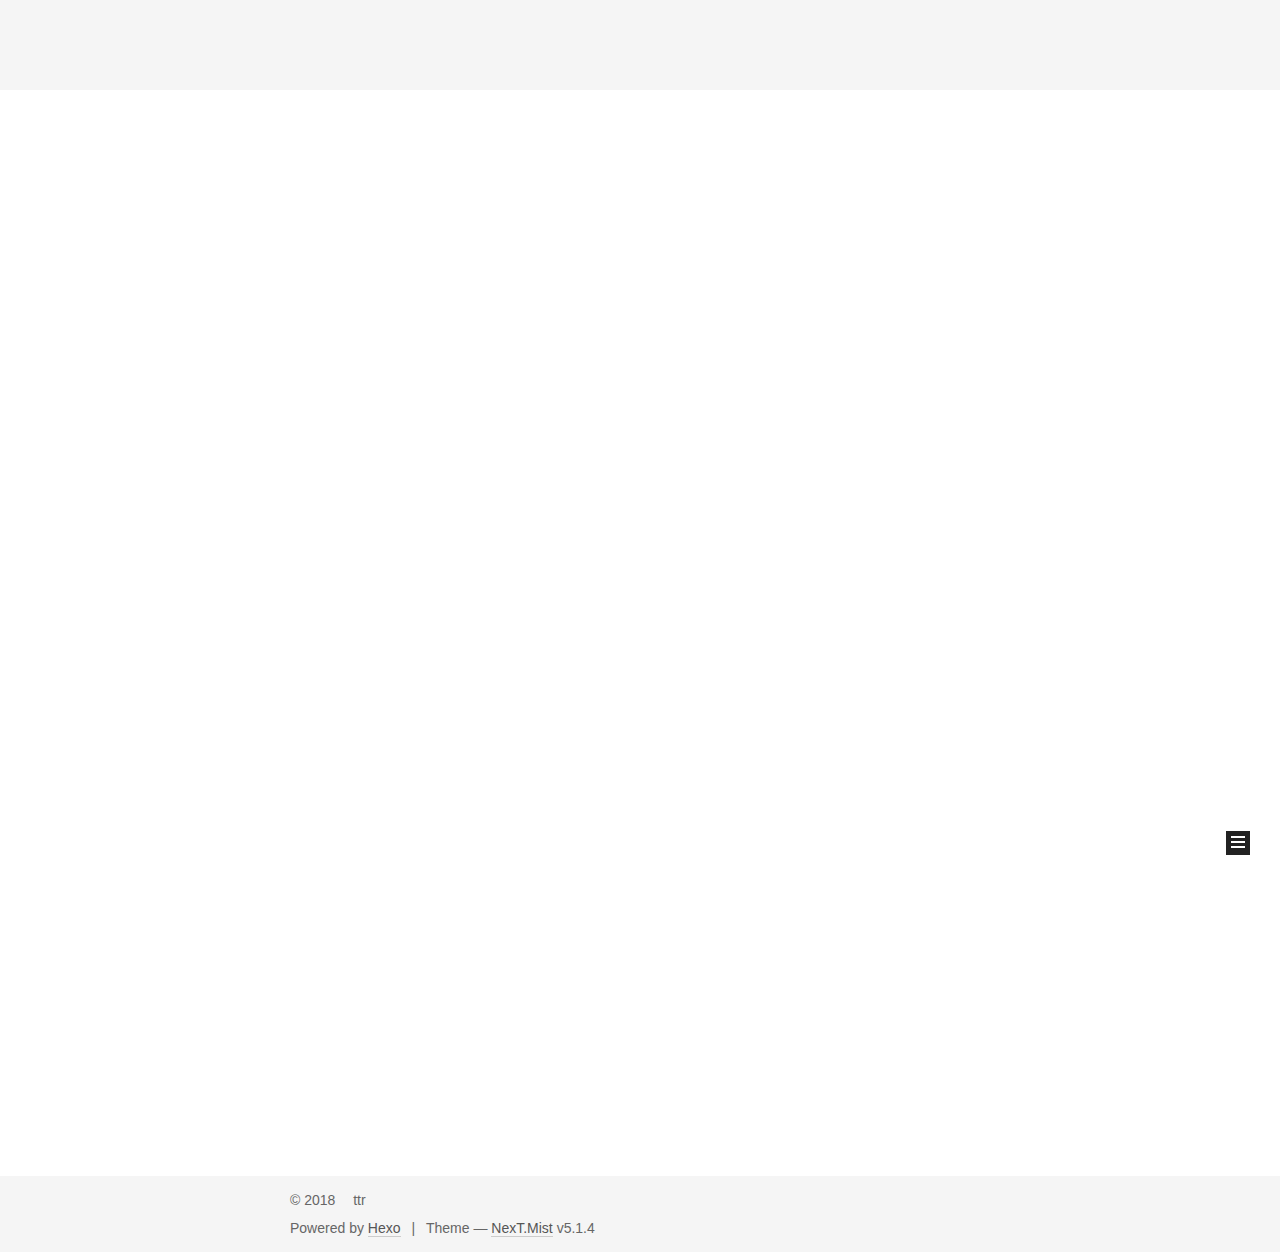
==== commit 3fa8f848: "Site updated: 2018-12-16 23:50:47" ====
--- a/index.html
+++ b/index.html
@@ -5,7 +5,7 @@
   
 
 
-<html class="theme-next muse use-motion" lang="zh-CN">
+<html class="theme-next mist use-motion" lang="zh-CN">
 <head><meta name="generator" content="Hexo 3.8.0">
   <meta charset="UTF-8">
 <meta http-equiv="X-UA-Compatible" content="IE=edge">
@@ -98,7 +98,7 @@
   var NexT = window.NexT || {};
   var CONFIG = {
     root: '/',
-    scheme: 'Muse',
+    scheme: 'Mist',
     version: '5.1.4',
     sidebar: {"position":"left","display":"post","offset":12,"b2t":false,"scrollpercent":false,"onmobile":false},
     fancybox: true,
@@ -461,7 +461,7 @@
 
 
 
-  <div class="theme-info">Theme &mdash; <a class="theme-link" target="_blank" href="https://github.com/iissnan/hexo-theme-next">NexT.Muse</a> v5.1.4</div>
+  <div class="theme-info">Theme &mdash; <a class="theme-link" target="_blank" href="https://github.com/iissnan/hexo-theme-next">NexT.Mist</a> v5.1.4</div>
 
 
 
--- a/css/main.css
+++ b/css/main.css
@@ -226,51 +226,51 @@
   margin: 20px 0 15px;
 }
 h1 {
+  font-size: 24px;
+}
+@media (max-width: 767px) {
+  h1 {
+    font-size: 20px;
+  }
+}
+h2 {
   font-size: 22px;
 }
 @media (max-width: 767px) {
-  h1 {
+  h2 {
     font-size: 18px;
   }
 }
-h2 {
+h3 {
   font-size: 20px;
 }
 @media (max-width: 767px) {
-  h2 {
+  h3 {
     font-size: 16px;
   }
 }
-h3 {
+h4 {
   font-size: 18px;
 }
 @media (max-width: 767px) {
-  h3 {
+  h4 {
     font-size: 14px;
   }
 }
-h4 {
+h5 {
   font-size: 16px;
 }
 @media (max-width: 767px) {
-  h4 {
+  h5 {
     font-size: 12px;
   }
 }
-h5 {
+h6 {
   font-size: 14px;
 }
 @media (max-width: 767px) {
-  h5 {
+  h6 {
     font-size: 10px;
-  }
-}
-h6 {
-  font-size: 12px;
-}
-@media (max-width: 767px) {
-  h6 {
-    font-size: 8px;
   }
 }
 p {
@@ -940,8 +940,8 @@
   display: inline-block;
   padding: 0 20px;
   font-size: 14px;
-  color: #fff;
-  background: #222;
+  color: #555;
+  background: transparent;
   border: 2px solid #222;
   text-decoration: none;
   border-radius: 0;
@@ -1101,7 +1101,7 @@
 }
 .site-meta {
   margin: 0;
-  text-align: center;
+  text-align: left;
 }
 @media (max-width: 767px) {
   .site-meta {
@@ -1112,12 +1112,12 @@
   position: relative;
   display: inline-block;
   padding: 0 40px;
-  color: #fff;
+  color: #222;
   background: #222;
   border-bottom: none;
 }
 .brand:hover {
-  color: #fff;
+  color: #222;
 }
 .logo {
   display: inline-block;
@@ -1348,7 +1348,7 @@
 .posts-collapse {
   position: relative;
   z-index: 1010;
-  margin-left: 55px;
+  margin-left: 0;
 }
 .posts-collapse::after {
   content: " ";
@@ -1822,7 +1822,7 @@
   width: 4px;
   height: 4px;
   border-radius: 50%;
-  background: #f2fff1;
+  background: #06698e;
 }
 .links-of-blogroll {
   font-size: 13px;
@@ -2585,78 +2585,322 @@
 .page-post-detail .comments {
   overflow: hidden;
 }
-@media (max-width: 767px) {
-  .header-inner,
-  .container .main-inner,
+h1,
+h2,
+h3,
+h4,
+h5,
+h6 {
+  margin: 20px 0 10px;
+}
+p {
+  margin: 0 0 25px 0;
+}
+a {
+  border-bottom-color: #ccc;
+}
+hr {
+  margin: 20px 0;
+  height: 2px;
+}
+.main-inner {
+  margin-top: 80px;
+}
+.header {
+  background: #f5f5f5;
+}
+.header-inner {
+  padding: 25px 0 20px;
+}
+.header-inner:before,
+.header-inner:after {
+  content: " ";
+  display: table;
+}
+.header-inner:after {
+  clear: both;
+}
+@media (max-width: 767px) {
+  .header-inner {
+    width: auto;
+    margin-bottom: 50px;
+    padding: 10px;
+  }
+}
+.site-meta {
+  float: left;
+  margin-left: -20px;
+  line-height: normal;
+}
+@media (max-width: 767px) {
+  .site-meta {
+    margin-left: 10px;
+  }
+}
+.site-meta .brand {
+  padding: 2px 1px;
+  background: none;
+}
+@media (max-width: 767px) {
+  .site-meta .brand {
+    display: block;
+  }
+}
+.site-meta .logo {
+  display: none;
+}
+.site-meta .site-title {
+  font-size: 22px;
+  font-weight: bolder;
+}
+@media (max-width: 767px) {
+  .site-meta .site-title {
+    line-height: 34px;
+  }
+}
+.logo-line-before,
+.logo-line-after {
+  display: block;
+  overflow: hidden;
+  margin: 0 auto;
+  width: 75%;
+}
+@media (max-width: 767px) {
+  .logo-line-before,
+  .logo-line-after {
+    display: none;
+  }
+}
+.logo-line-before i,
+.logo-line-after i {
+  position: relative;
+  display: block;
+  height: 2px;
+  background: #222;
+}
+@media (max-width: 767px) {
+  .logo-line-before i,
+  .logo-line-after i {
+    height: 3px;
+  }
+}
+.use-motion .logo-line-before i {
+  left: -100%;
+}
+.use-motion .logo-line-after i {
+  right: -100%;
+}
+.site-subtitle {
+  display: none;
+}
+.site-nav-toggle {
+  position: static;
+  float: right;
+}
+.menu {
+  float: right;
+  margin: 8px 0 0 0;
+}
+@media (max-width: 767px) {
+  .menu {
+    margin: 20px 0 0 0;
+    padding: 0;
+  }
+}
+.menu br {
+  display: none;
+}
+.menu .menu-item {
+  margin: 0;
+}
+@media (max-width: 767px) {
+  .menu .menu-item {
+    display: block;
+  }
+}
+.menu .menu-item a {
+  padding: 0 10px;
+  background: none;
+  border: none;
+  border-radius: 2px;
+  transition-property: background;
+}
+@media (max-width: 767px) {
+  .menu .menu-item a {
+    text-align: left;
+  }
+}
+.menu .menu-item a:hover {
+  background: #e1e1e1;
+}
+.menu a::before {
+  display: none;
+}
+@media (max-width: 767px) {
+  .menu a::before {
+    display: block;
+  }
+}
+@media (max-width: 767px) {
+  .menu {
+    float: none;
+  }
+}
+.site-search form {
+  display: none;
+}
+.posts-expand {
+  padding-top: 0;
+}
+.posts-expand .post-title,
+.posts-expand .post-meta {
+  text-align: left;
+}
+@media (max-width: 767px) {
+  .posts-expand .post-title,
+  .posts-expand .post-meta {
+    text-align: center;
+  }
+}
+.posts-expand .post-eof {
+  display: none;
+}
+.posts-expand .post {
+  margin-top: 120px;
+}
+.posts-expand .post:first-child {
+  margin-top: 0;
+}
+.posts-expand .post-meta {
+  margin-top: 5px;
+  margin-bottom: 20px;
+}
+.posts-expand .post-title {
+  position: relative;
+  font-size: 26px;
+  font-weight: 400;
+}
+@media (max-width: 767px) {
+  .posts-expand .post-title {
+    font-size: 22px;
+  }
+}
+@media (min-width: 1600px) {
+  .posts-expand .post-title {
+    font-size: 26px;
+  }
+}
+.posts-expand .post-title:hover:before {
+  background: #222;
+}
+@media (max-width: 767px) {
+  .posts-expand .post-body {
+    font-size: 12px;
+  }
+}
+.posts-expand .post-body img {
+  margin: 0;
+}
+.posts-expand .post-tags {
+  text-align: left;
+}
+.posts-expand .post-tags a {
+  padding: 1px 5px;
+  background: #f5f5f5;
+  border-bottom: none;
+}
+.posts-expand .post-tags a:hover {
+  background: #ccc;
+}
+.posts-expand .post-nav {
+  margin-top: 40px;
+}
+.post-button {
+  margin-top: 20px;
+  text-align: left;
+}
+.post-button a {
+  padding: 0;
+  font-size: 14px;
+  background: none;
+  border: none;
+  border-bottom: 2px solid #666;
+  transition-property: border;
+}
+@media (max-width: 767px) {
+  .post-button a {
+    font-size: 12px;
+  }
+}
+@media (min-width: 1600px) {
+  .post-button a {
+    font-size: 16px;
+  }
+}
+.post-button a:hover {
+  border-bottom-color: #222;
+}
+.links-of-blogroll-inline .links-of-blogroll-item {
+  display: inline-block;
+}
+.btn {
+  padding: 0 10px;
+  border-width: 2px;
+  border-radius: 0;
+}
+.headband {
+  display: none;
+}
+.site-search {
+  position: relative;
+  float: right;
+  margin-top: 5px;
+  padding-top: 3px;
+}
+@media (max-width: 767px) {
+  .site-search {
+    float: none;
+    padding: 0 10px;
+  }
+}
+@media (max-width: 767px) {
+  .container .main-inner {
+    width: auto;
+  }
+}
+.page-post-detail .post-title,
+.page-post-detail .post-meta {
+  text-align: center;
+}
+.page-post-detail .post-title:before {
+  display: none;
+}
+.page-post-detail .post-meta {
+  margin-bottom: 60px;
+}
+.pagination {
+  margin: 120px 0 0;
+  text-align: left;
+}
+@media (max-width: 767px) {
+  .pagination {
+    margin: 80px 10px 0;
+    text-align: center;
+  }
+}
+.footer {
+  margin-top: 80px;
+  padding: 10px 0;
+  background: #f5f5f5;
+  color: #666;
+}
+.footer-inner {
+  margin: 0 auto;
+  text-align: left;
+}
+@media (max-width: 767px) {
   .footer-inner {
     width: auto;
-  }
-}
-embed {
-  display: block;
-  margin: 0px auto 25px auto;
-}
-.custom-logo .site-meta-headline {
-  text-align: center;
-}
-.custom-logo .brand {
-  background: none;
-}
-.custom-logo .site-title {
-  margin: 10px auto 0;
-  font-size: 24px;
-  color: #222;
-}
-.custom-logo .site-title a {
-  border: none;
-}
-.custom-logo-image {
-  margin: 0 auto;
-  padding: 5px;
-  max-width: 150px;
-  background: #fff;
-}
-@media (max-width: 767px) {
-  .site-nav {
-    position: absolute;
-    left: 0;
-    top: 52px;
-    margin: 0;
-    width: 100%;
-    padding: 0;
-    background: #fff;
-    border-bottom: 1px solid #ddd;
-    z-index: 1030;
-  }
-}
-@media (max-width: 767px) {
-  .menu {
-    text-align: left;
-  }
-}
-@media (max-width: 767px) {
-  .menu .menu-item {
-    display: block;
-    margin: 0 10px;
-    vertical-align: top;
-  }
-}
-@media (max-width: 767px) {
-  .menu .menu-item br {
-    display: none;
-  }
-}
-@media (max-width: 767px) {
-  .menu .menu-item a {
-    padding: 5px 10px;
-  }
-}
-.menu .menu-item .fa {
-  margin-right: 0;
-}
-.site-search form {
-  display: none;
-}
-.links-of-blogroll-inline .links-of-blogroll-item {
-  display: inline-block;
-}
+    text-align: center;
+  }
+}
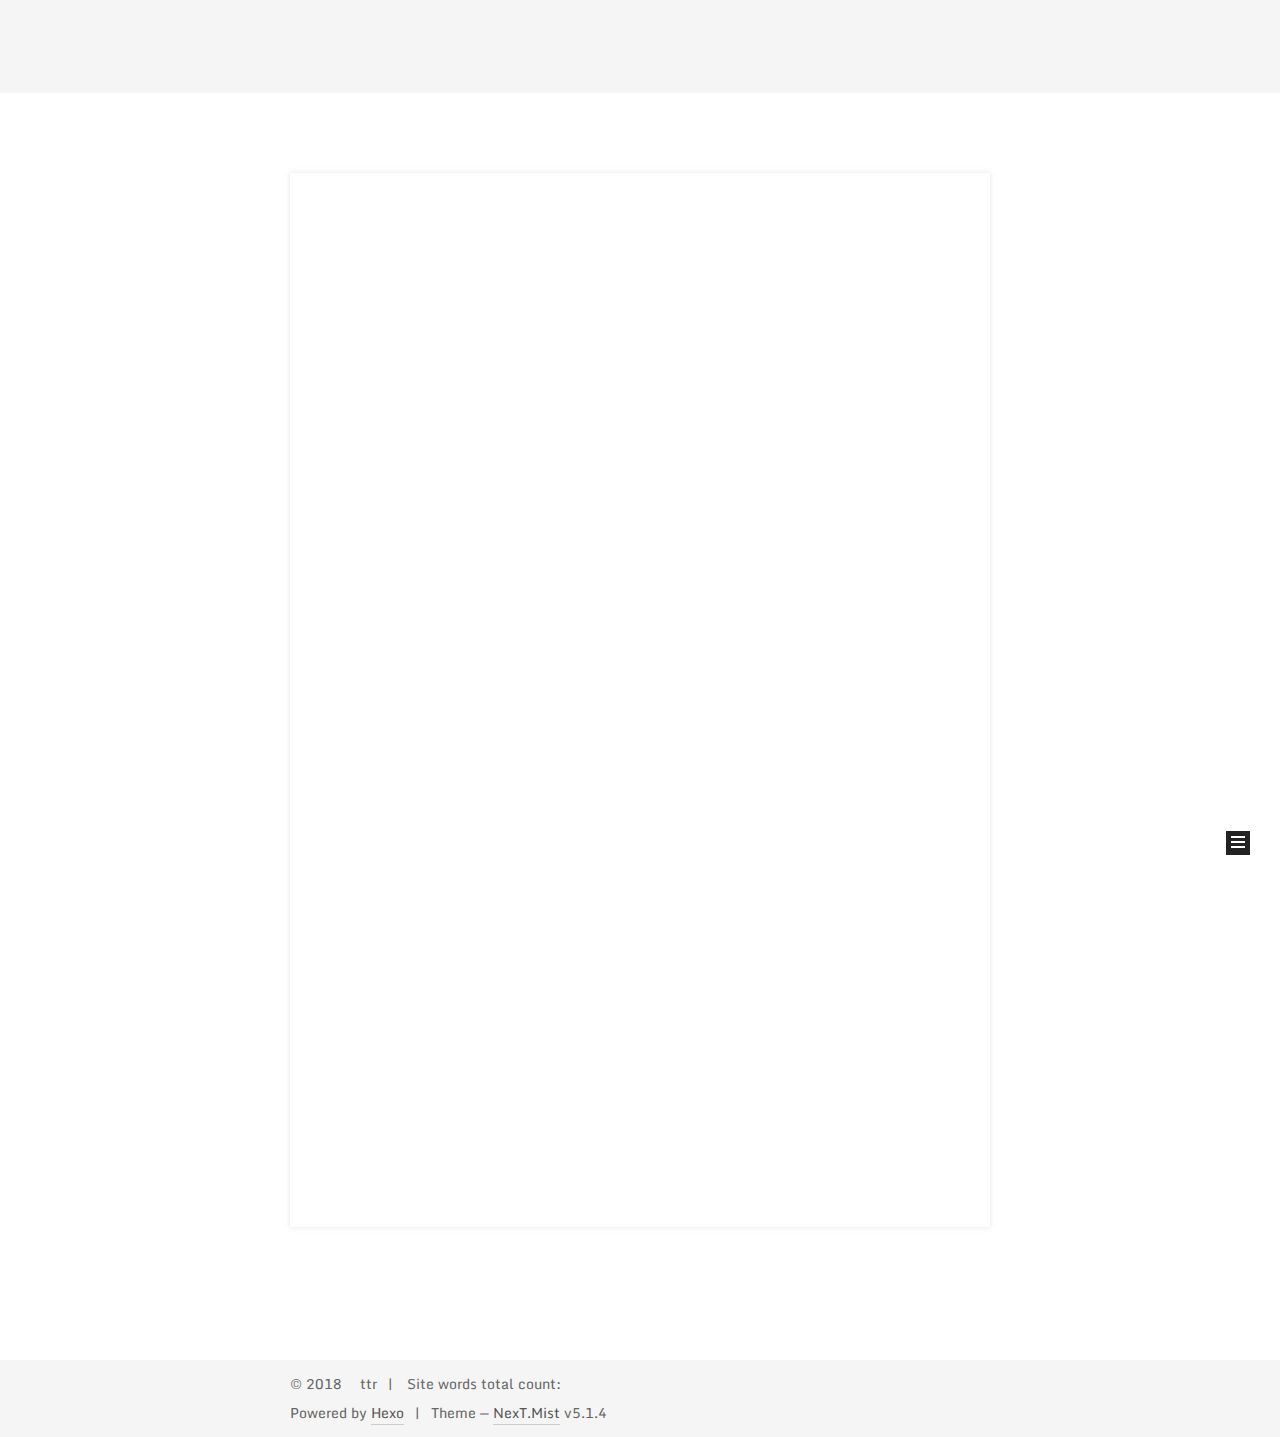
==== commit d6166c6b: "Site updated: 2018-12-17 17:52:15" ====
--- a/index.html
+++ b/index.html
@@ -14,6 +14,13 @@
 
 
 
+  
+  
+    
+    
+  <script src="/lib/pace/pace.min.js?v=1.0.2"></script>
+  <link href="/lib/pace/pace-theme-minimal.min.css?v=1.0.2" rel="stylesheet">
+
 
 
 
@@ -42,6 +49,50 @@
   
   <link href="/lib/fancybox/source/jquery.fancybox.css?v=2.1.5" rel="stylesheet" type="text/css">
 
+
+
+
+  
+  
+  
+  
+
+  
+    
+    
+  
+
+  
+    
+      
+    
+
+    
+  
+
+  
+
+  
+    
+      
+    
+
+    
+  
+
+  
+    
+      
+    
+
+    
+  
+
+  
+    
+    
+    <link href="//fonts.googleapis.com/css?family=Monda:300,300italic,400,400italic,700,700italic|Roboto Slab:300,300italic,400,400italic,700,700italic|Lobster Two:300,300italic,400,400italic,700,700italic|PT Mono:300,300italic,400,400italic,700,700italic&subset=latin,latin-ext" rel="stylesheet" type="text/css">
+  
 
 
 
@@ -192,12 +243,42 @@
         </li>
       
         
+        <li class="menu-item menu-item-tags">
+          <a href="/tags/" rel="section">
+            
+              <i class="menu-item-icon fa fa-fw fa-tags"></i> <br>
+            
+            Tags
+          </a>
+        </li>
+      
+        
         <li class="menu-item menu-item-archives">
           <a href="/archives/" rel="section">
             
               <i class="menu-item-icon fa fa-fw fa-archive"></i> <br>
             
             Archives
+          </a>
+        </li>
+      
+        
+        <li class="menu-item menu-item-categories">
+          <a href="/categories/" rel="section">
+            
+              <i class="menu-item-icon fa fa-fw fa-categories"></i> <br>
+            
+            Categories
+          </a>
+        </li>
+      
+        
+        <li class="menu-item menu-item-about">
+          <a href="/about/" rel="section">
+            
+              <i class="menu-item-icon fa fa-fw fa-about"></i> <br>
+            
+            About
           </a>
         </li>
       
@@ -286,6 +367,37 @@
 
           
 
+          
+            <div class="post-wordcount">
+              
+                
+                <span class="post-meta-item-icon">
+                  <i class="fa fa-file-word-o"></i>
+                </span>
+                
+                  <span class="post-meta-item-text">Words count in article&#58;</span>
+                
+                <span title="Words count in article">
+                  
+                </span>
+              
+
+              
+                <span class="post-meta-divider">|</span>
+              
+
+              
+                <span class="post-meta-item-icon">
+                  <i class="fa fa-clock-o"></i>
+                </span>
+                
+                  <span class="post-meta-item-text">Reading time &asymp;</span>
+                
+                <span title="Reading time">
+                  
+                </span>
+              
+            </div>
           
 
           
@@ -417,11 +529,45 @@
           
 
           
-
-          
-          
-
-          
+            <div class="links-of-author motion-element">
+                
+                  <span class="links-of-author-item">
+                    <a href="https://github.com/ttr122" target="_blank" title="GitHub">
+                      
+                        <i class="fa fa-fw fa-github"></i>GitHub</a>
+                  </span>
+                
+                  <span class="links-of-author-item">
+                    <a href="https://blog.csdn.net/qq_42280544" target="_blank" title="CSDN">
+                      
+                        <i class="fa fa-fw fa-globe"></i>CSDN</a>
+                  </span>
+                
+            </div>
+          
+
+          
+          
+
+          
+          
+            <div class="links-of-blogroll motion-element links-of-blogroll-inline">
+              <div class="links-of-blogroll-title">
+                <i class="fa  fa-fw fa-link"></i>
+                Links
+              </div>
+              <ul class="links-of-blogroll-list">
+                
+                  <li class="links-of-blogroll-item">
+                    <a href="https://juejin.im/entry/58eb6f77a22b9d0058ac8db3" title="github Hexo搭建博客" target="_blank">github Hexo搭建博客</a>
+                  </li>
+                
+                  <li class="links-of-blogroll-item">
+                    <a href="https://blog.csdn.net/qq_42280544/article/details/84039310" title="黑客网络安全扫描工具" target="_blank">黑客网络安全扫描工具</a>
+                  </li>
+                
+              </ul>
+            </div>
           
 
           
@@ -450,6 +596,15 @@
   <span class="author" itemprop="copyrightHolder">ttr</span>
 
   
+    <span class="post-meta-divider">|</span>
+    <span class="post-meta-item-icon">
+      <i class="fa fa-area-chart"></i>
+    </span>
+    
+      <span class="post-meta-item-text">Site words total count&#58;</span>
+    
+    <span title="Site words total count"></span>
+  
 </div>
 
 
@@ -512,6 +667,9 @@
 
 
 
+  
+  
+
 
 
 
@@ -546,6 +704,16 @@
   
   
     <script type="text/javascript" src="/lib/fancybox/source/jquery.fancybox.pack.js?v=2.1.5"></script>
+  
+
+  
+  
+    <script type="text/javascript" src="/lib/three/three.min.js"></script>
+  
+
+  
+  
+    <script type="text/javascript" src="/lib/three/canvas_lines.min.js"></script>
   
 
 
@@ -626,3 +794,4 @@
 
 </body>
 </html>
+
--- a/css/main.css
+++ b/css/main.css
@@ -185,7 +185,7 @@
 }
 body {
   position: relative;
-  font-family: 'Lato', "PingFang SC", "Microsoft YaHei", sans-serif;
+  font-family: 'Monda', "PingFang SC", "Microsoft YaHei", sans-serif;
   font-size: 14px;
   line-height: 2;
   color: #555;
@@ -216,7 +216,7 @@
   padding: 0;
   font-weight: bold;
   line-height: 1.5;
-  font-family: 'Lato', "PingFang SC", "Microsoft YaHei", sans-serif;
+  font-family: 'Roboto Slab', 'Monda', "PingFang SC", "Microsoft YaHei", sans-serif;
 }
 h2,
 h3,
@@ -493,7 +493,7 @@
 }
 pre,
 code {
-  font-family: consolas, Menlo, "PingFang SC", "Microsoft YaHei", monospace;
+  font-family: 'PT Mono', consolas, Menlo, "PingFang SC", "Microsoft YaHei", monospace;
 }
 code {
   padding: 2px 4px;
@@ -1131,7 +1131,7 @@
   line-height: 36px;
   font-size: 20px;
   font-weight: normal;
-  font-family: 'Lato', "PingFang SC", "Microsoft YaHei", sans-serif;
+  font-family: 'Lobster Two', 'Monda', "PingFang SC", "Microsoft YaHei", sans-serif;
 }
 .site-subtitle {
   margin-top: 10px;
@@ -1219,7 +1219,7 @@
   opacity: 0;
 }
 .post-body {
-  font-family: 'Lato', "PingFang SC", "Microsoft YaHei", sans-serif;
+  font-family: 'Monda', "PingFang SC", "Microsoft YaHei", sans-serif;
 }
 @media (max-width: 767px) {
   .post-body {
@@ -1497,7 +1497,7 @@
 .posts-expand .post-meta {
   margin: 3px 0 60px 0;
   color: #999;
-  font-family: 'Lato', "PingFang SC", "Microsoft YaHei", sans-serif;
+  font-family: 'Monda', "PingFang SC", "Microsoft YaHei", sans-serif;
   font-size: 12px;
   text-align: center;
 }
@@ -1640,6 +1640,126 @@
 .fancybox-close,
 .fancybox-close:hover {
   border: none;
+}
+#rewardButton {
+  cursor: pointer;
+  border: 0;
+  outline: 0;
+  border-radius: 5px;
+  padding: 0;
+  margin: 0;
+  letter-spacing: normal;
+  text-transform: none;
+  text-indent: 0px;
+  text-shadow: none;
+}
+#rewardButton span {
+  display: inline-block;
+  width: 80px;
+  height: 35px;
+  border-radius: 5px;
+  color: #fff;
+  font-weight: 400;
+  font-style: normal;
+  font-variant: normal;
+  font-stretch: normal;
+  font-size: 18px;
+  font-family: "Microsoft Yahei";
+  background: #f44336;
+}
+#rewardButton span:hover {
+  background: #f7877f;
+}
+#QR {
+  padding-top: 20px;
+}
+#QR a {
+  border: 0;
+}
+#QR img {
+  width: 180px;
+  max-width: 100%;
+  display: inline-block;
+  margin: 0.8em 2em 0 2em;
+}
+#wechat:hover p {
+  animation: roll 0.1s infinite linear;
+  -webkit-animation: roll 0.1s infinite linear;
+  -moz-animation: roll 0.1s infinite linear;
+}
+#alipay:hover p {
+  animation: roll 0.1s infinite linear;
+  -webkit-animation: roll 0.1s infinite linear;
+  -moz-animation: roll 0.1s infinite linear;
+}
+#bitcoin:hover p {
+  animation: roll 0.1s infinite linear;
+  -webkit-animation: roll 0.1s infinite linear;
+  -moz-animation: roll 0.1s infinite linear;
+}
+@-moz-keyframes roll {
+  from {
+    -webkit-transform: rotateZ(30deg);
+    -moz-transform: rotateZ(30deg);
+    -ms-transform: rotateZ(30deg);
+    -o-transform: rotateZ(30deg);
+    transform: rotateZ(30deg);
+  }
+  to {
+    -webkit-transform: rotateZ(-30deg);
+    -moz-transform: rotateZ(-30deg);
+    -ms-transform: rotateZ(-30deg);
+    -o-transform: rotateZ(-30deg);
+    transform: rotateZ(-30deg);
+  }
+}
+@-webkit-keyframes roll {
+  from {
+    -webkit-transform: rotateZ(30deg);
+    -moz-transform: rotateZ(30deg);
+    -ms-transform: rotateZ(30deg);
+    -o-transform: rotateZ(30deg);
+    transform: rotateZ(30deg);
+  }
+  to {
+    -webkit-transform: rotateZ(-30deg);
+    -moz-transform: rotateZ(-30deg);
+    -ms-transform: rotateZ(-30deg);
+    -o-transform: rotateZ(-30deg);
+    transform: rotateZ(-30deg);
+  }
+}
+@-o-keyframes roll {
+  from {
+    -webkit-transform: rotateZ(30deg);
+    -moz-transform: rotateZ(30deg);
+    -ms-transform: rotateZ(30deg);
+    -o-transform: rotateZ(30deg);
+    transform: rotateZ(30deg);
+  }
+  to {
+    -webkit-transform: rotateZ(-30deg);
+    -moz-transform: rotateZ(-30deg);
+    -ms-transform: rotateZ(-30deg);
+    -o-transform: rotateZ(-30deg);
+    transform: rotateZ(-30deg);
+  }
+}
+@keyframes roll {
+  from {
+    -webkit-transform: rotateZ(30deg);
+    -moz-transform: rotateZ(30deg);
+    -ms-transform: rotateZ(30deg);
+    -o-transform: rotateZ(30deg);
+    transform: rotateZ(30deg);
+  }
+  to {
+    -webkit-transform: rotateZ(-30deg);
+    -moz-transform: rotateZ(-30deg);
+    -ms-transform: rotateZ(-30deg);
+    -o-transform: rotateZ(-30deg);
+    transform: rotateZ(-30deg);
+  }
 }
 .rtl.post-body p,
 .rtl.post-body a,
@@ -1822,7 +1942,7 @@
   width: 4px;
   height: 4px;
   border-radius: 50%;
-  background: #06698e;
+  background: #7f4d58;
 }
 .links-of-blogroll {
   font-size: 13px;
@@ -2904,3 +3024,10 @@
     text-align: center;
   }
 }
+.post {
+  margin-top: 60px;
+  margin-bottom: 60px;
+  padding: 25px;
+  -webkit-box-shadow: 0 0 5px rgba(202,203,203,0.5);
+  -moz-box-shadow: 0 0 5px rgba(202,203,204,0.5);
+}
